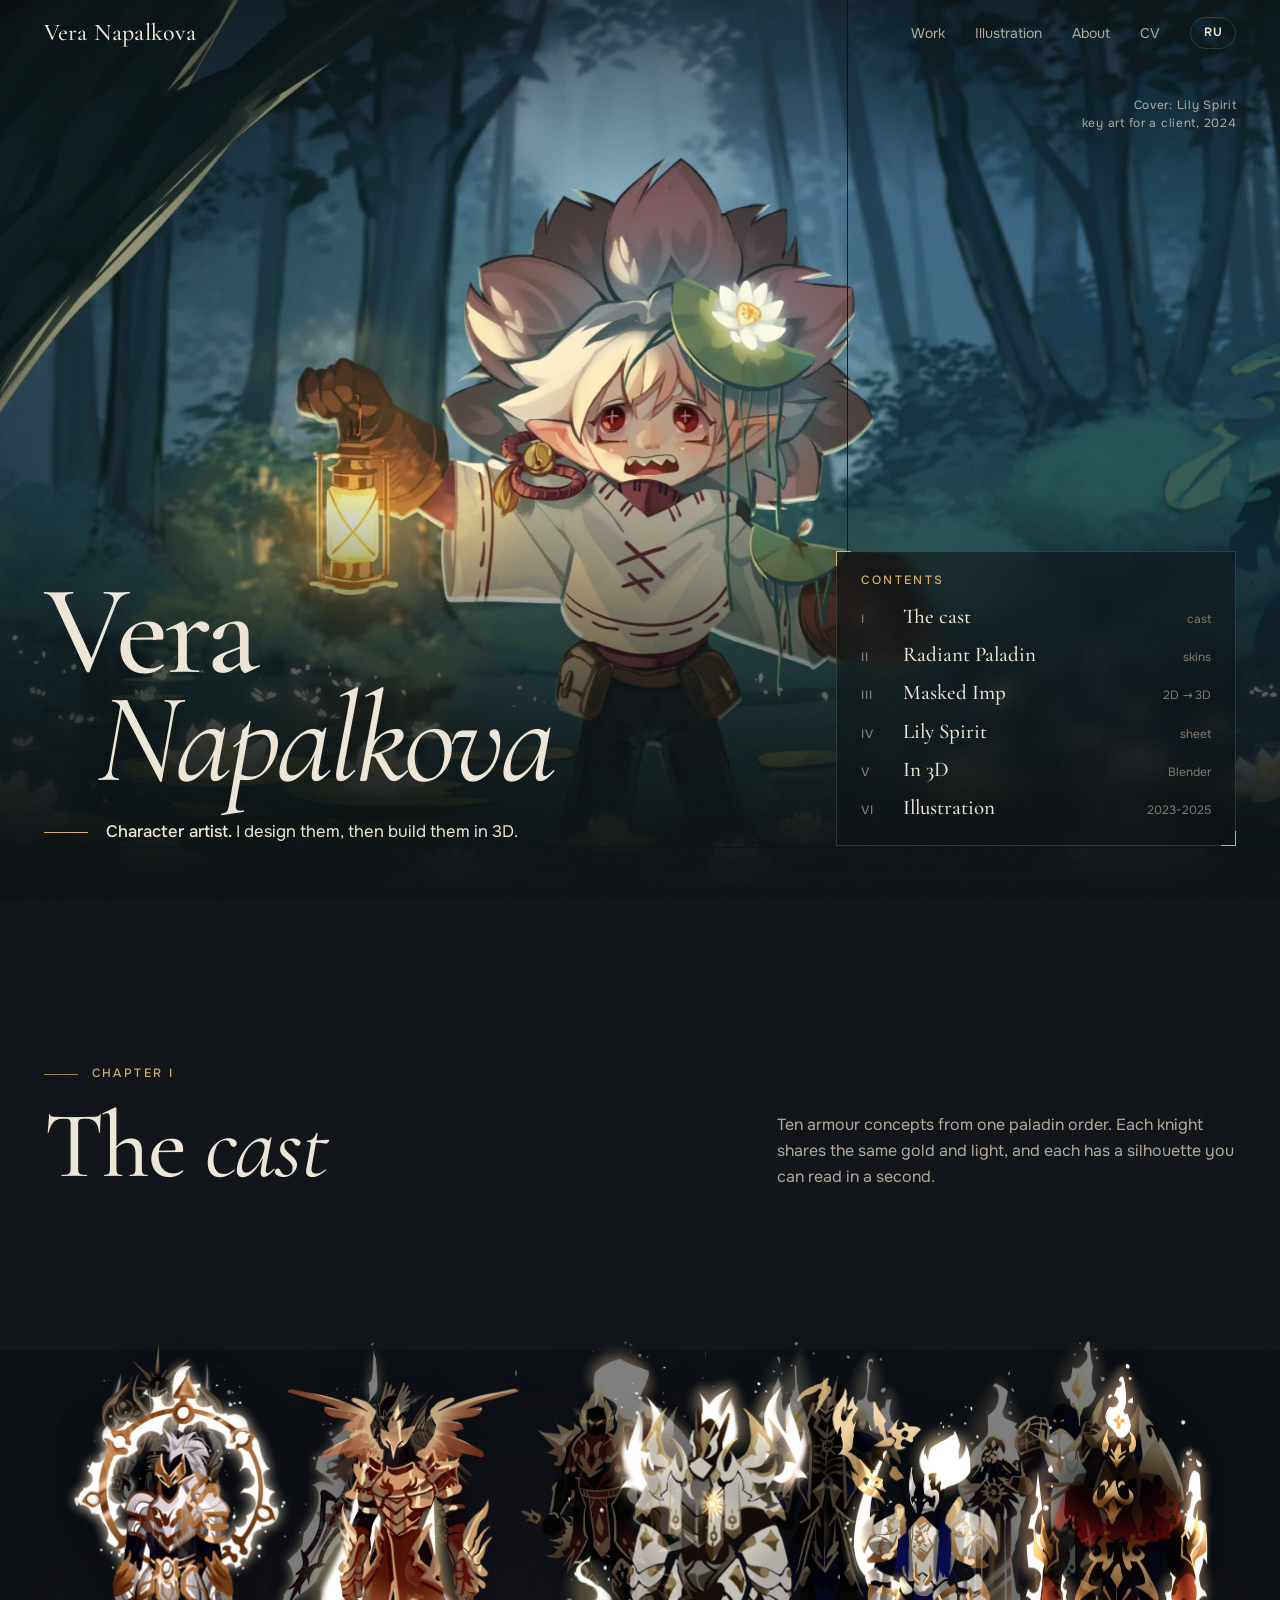
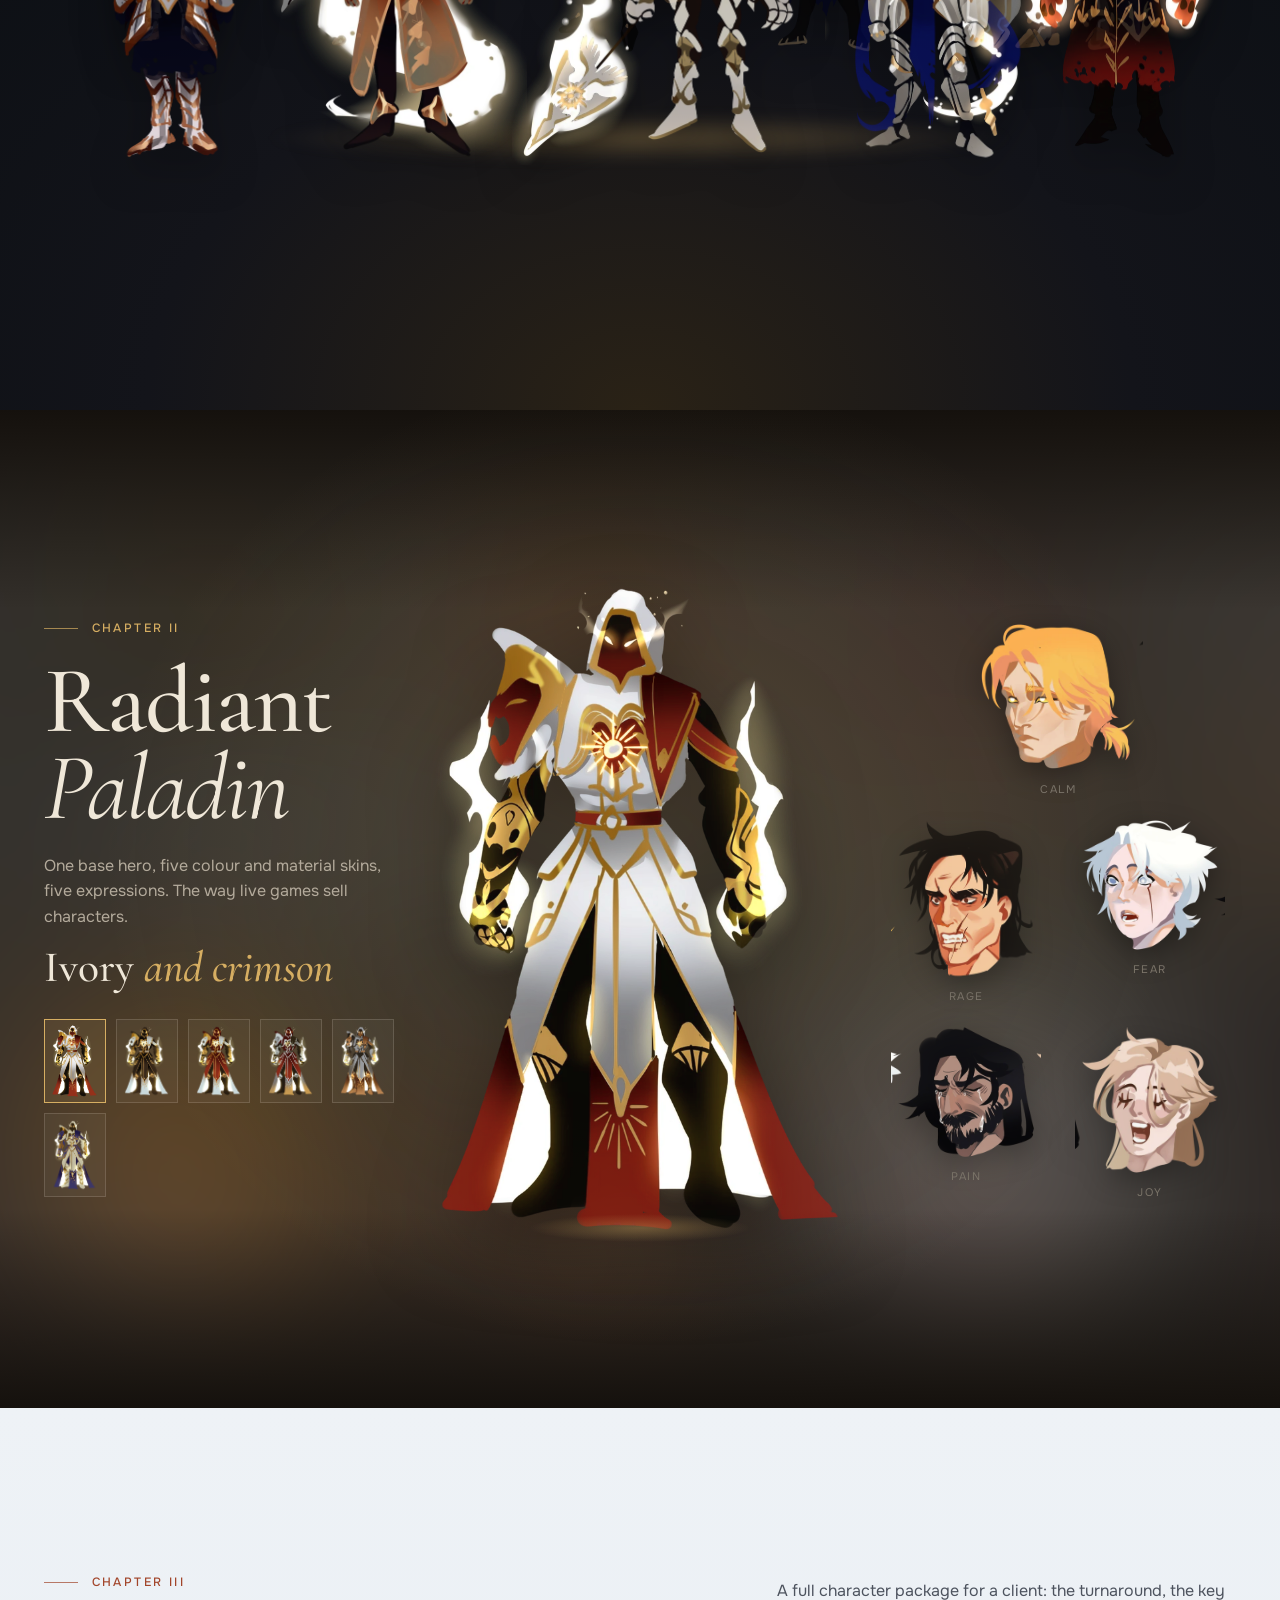
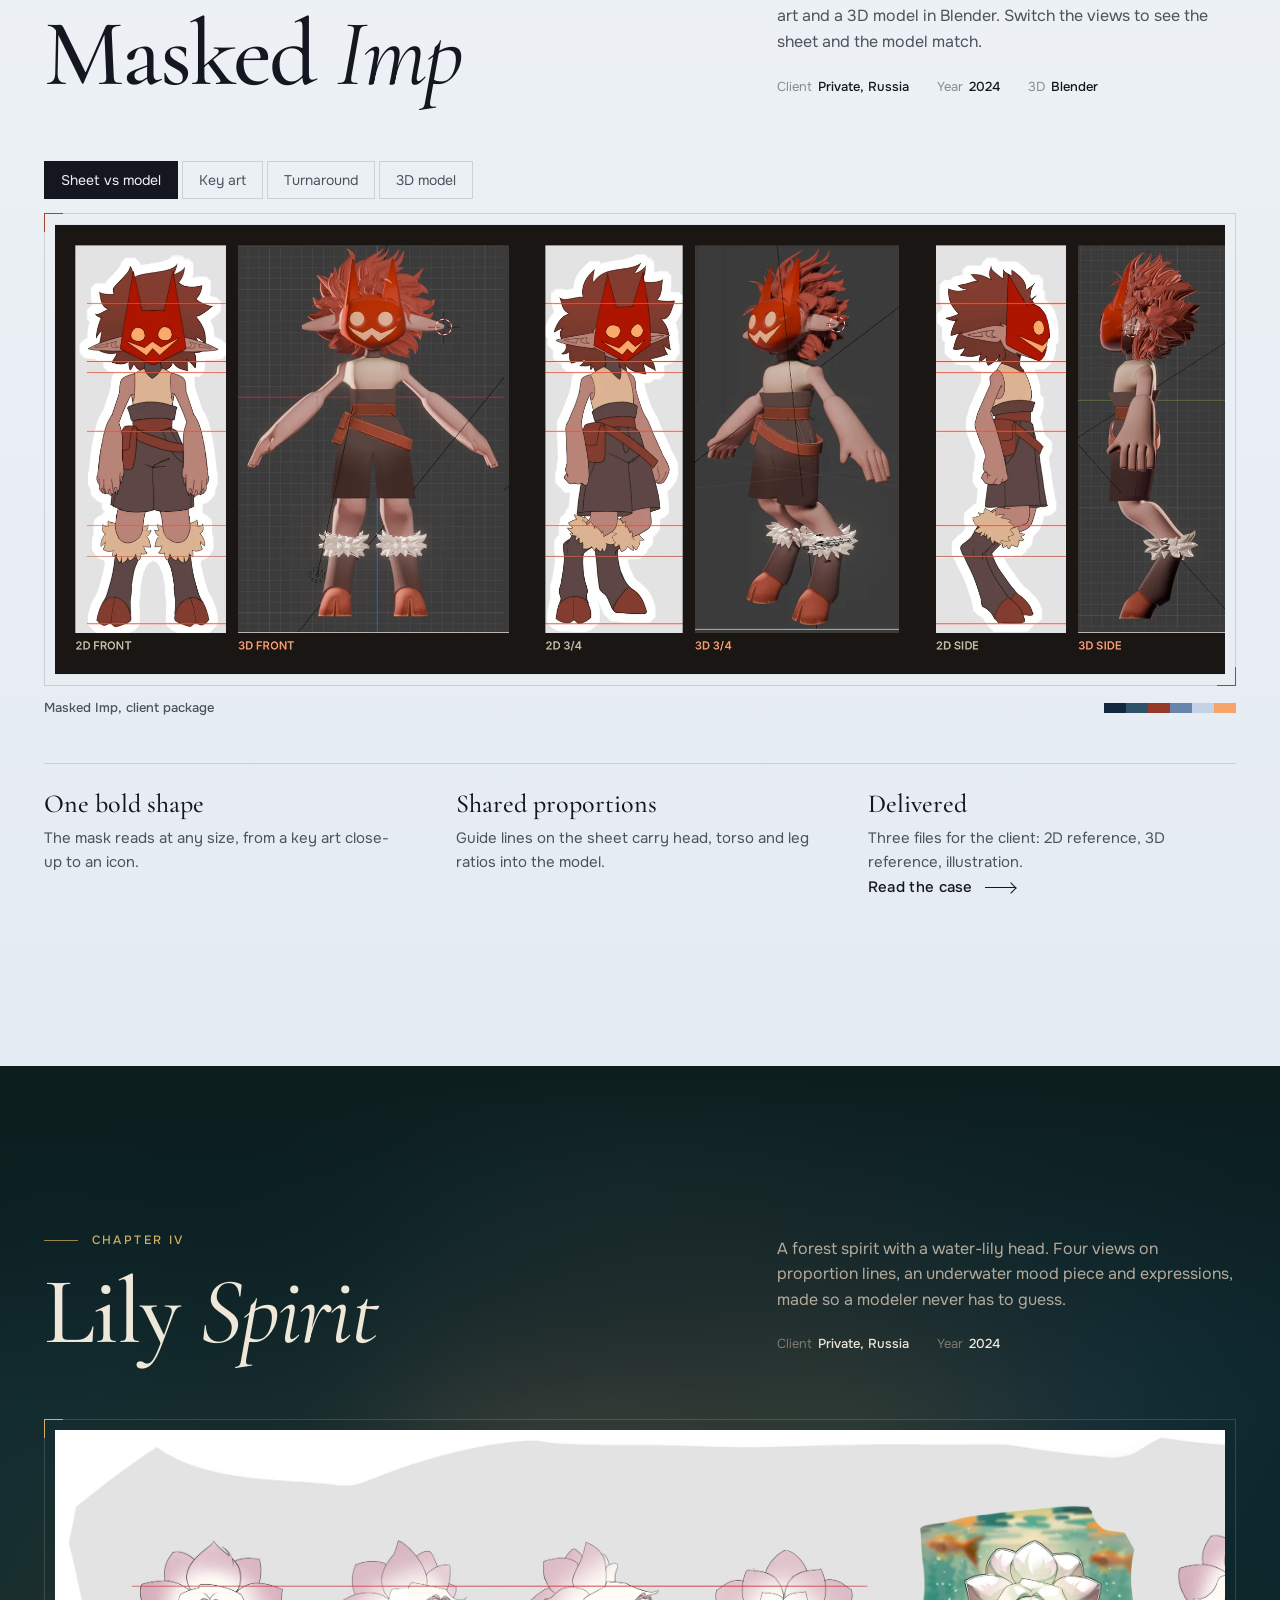
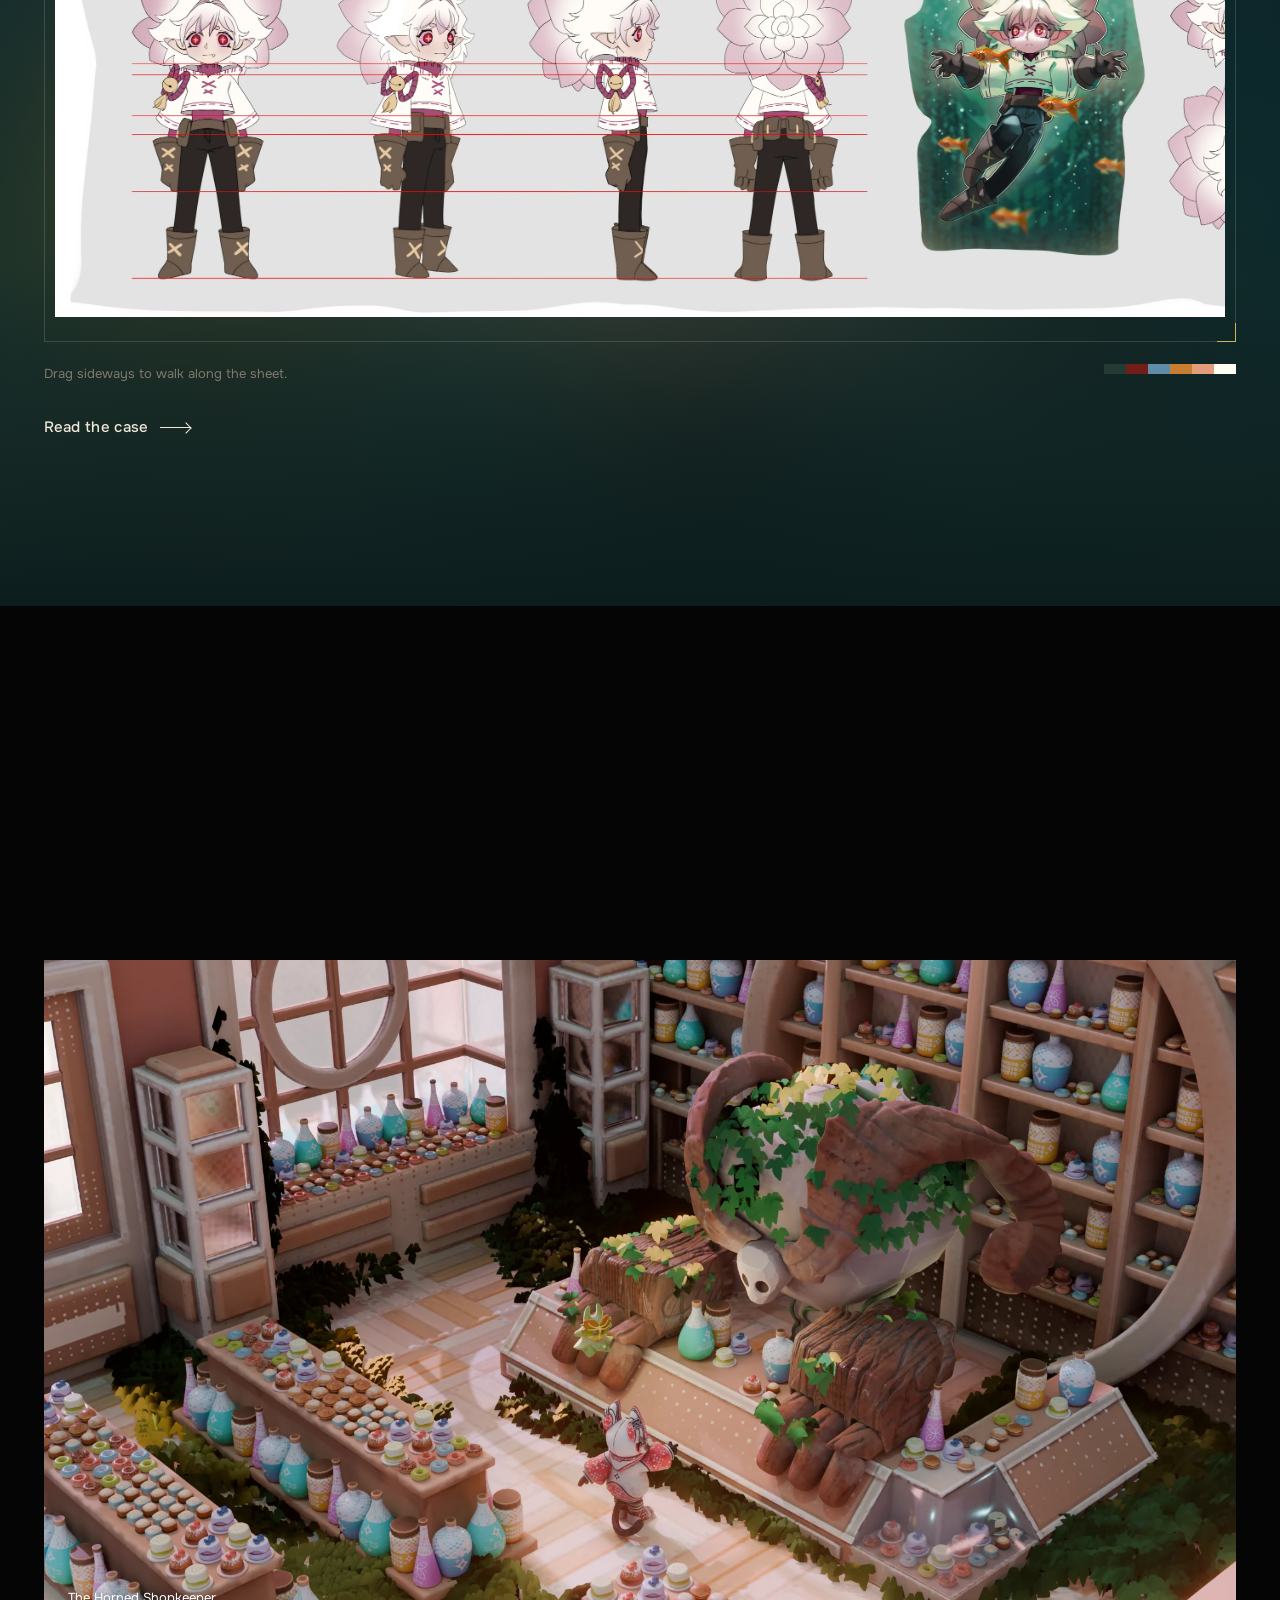
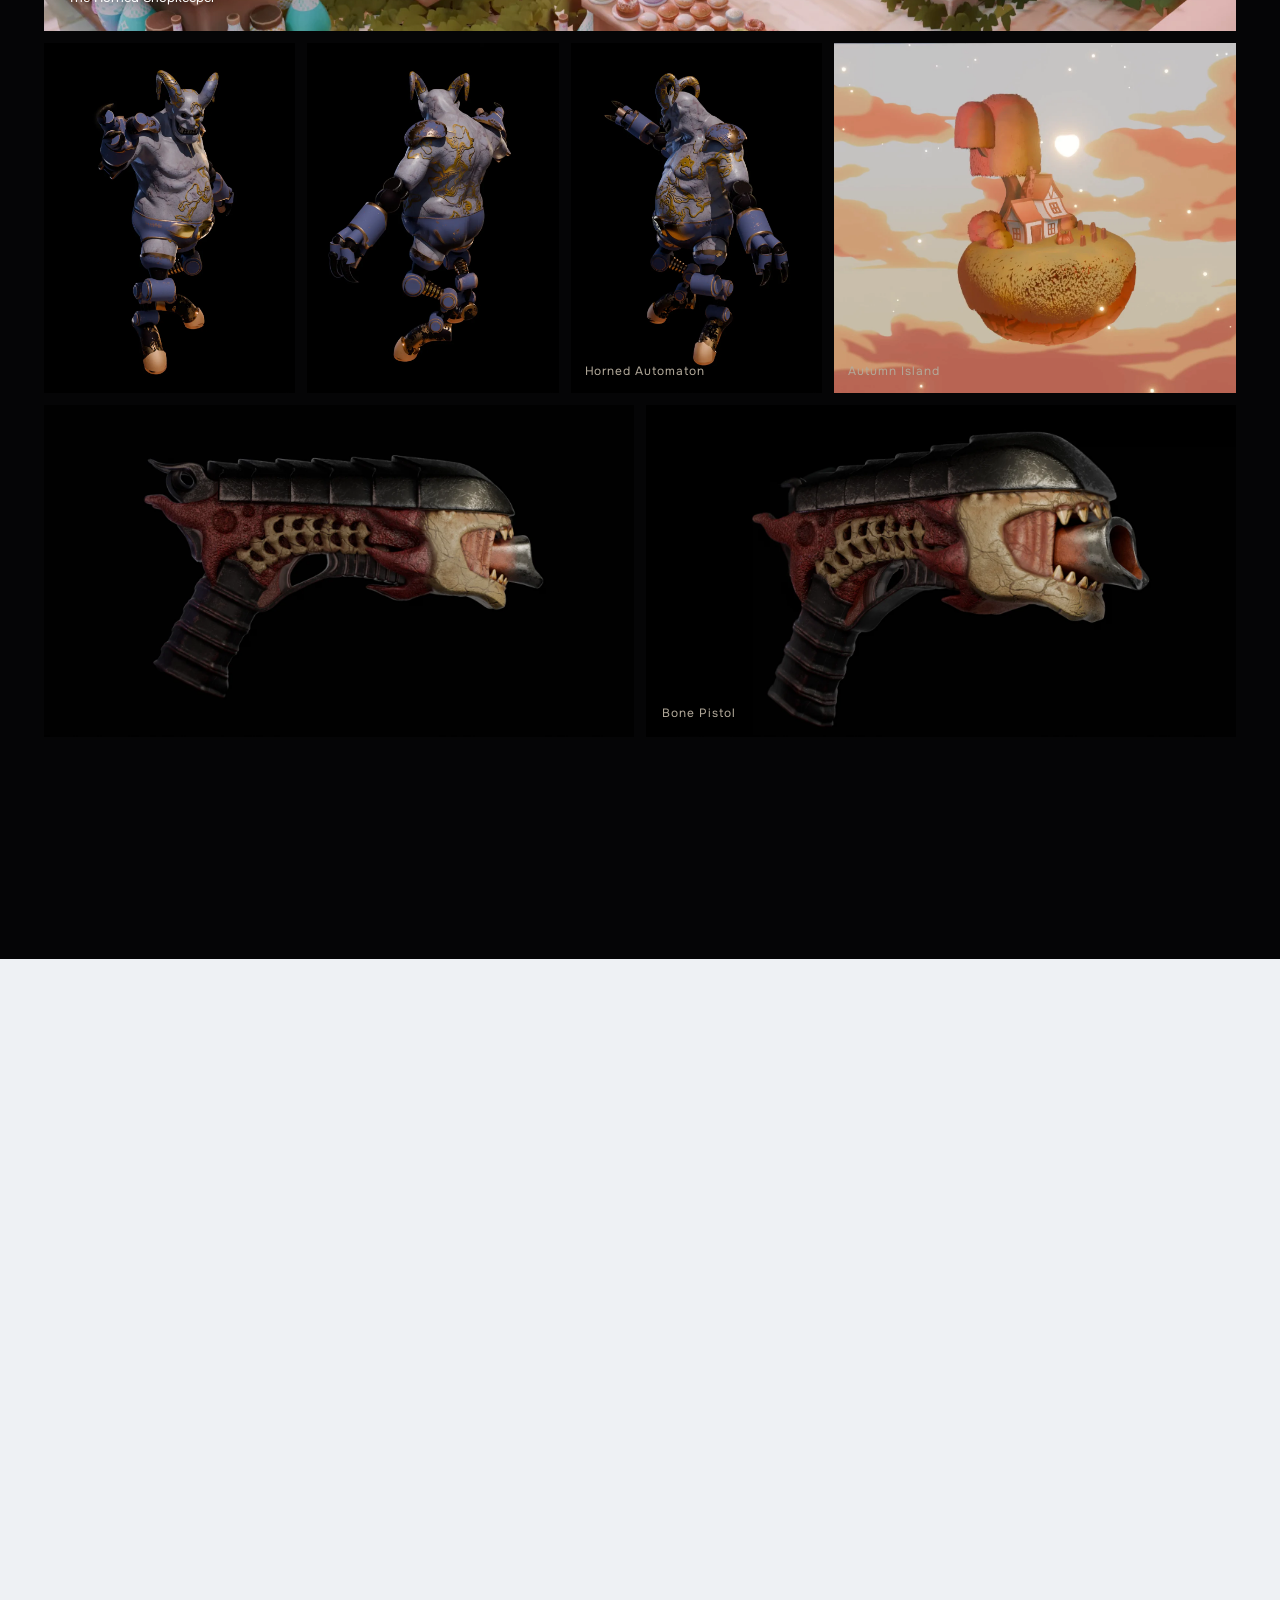
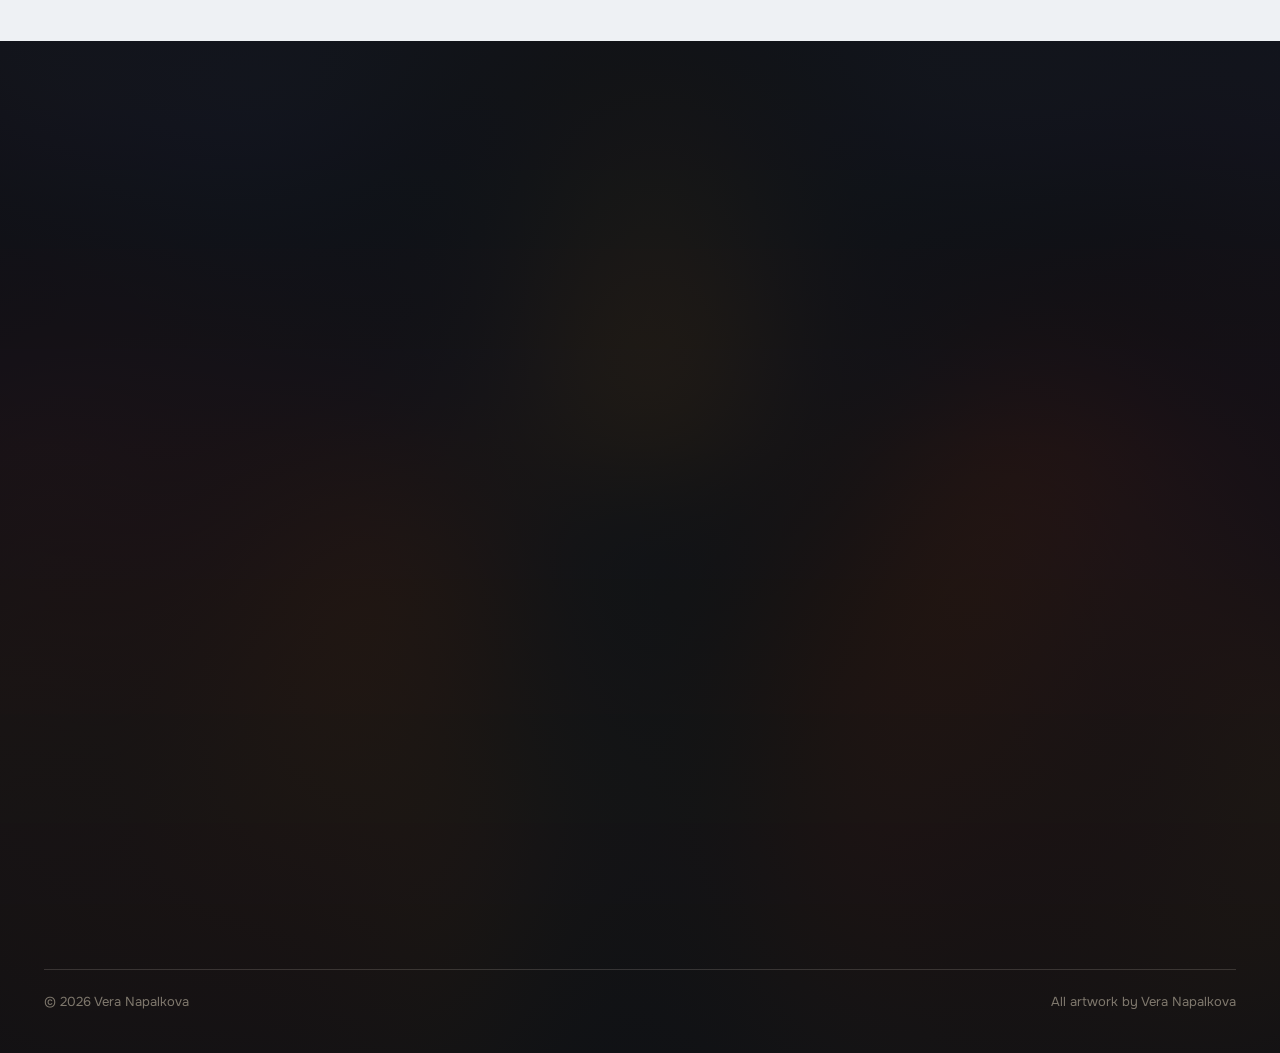
==== index.html @ 39d546c0 "v4: homepage as an art book in chapters" ====
<!doctype html>
<html lang="en" data-lang="en">
<head>
<meta charset="utf-8">
<meta name="viewport" content="width=device-width,initial-scale=1,viewport-fit=cover">
<meta name="theme-color" content="#0d1015">
<title>Vera Napalkova | Character Artist, 2D and 3D</title>
<meta name="description" content="Vera Napalkova, stylized character artist: character design, skins, turnarounds, key art and 3D in Blender. Client commissions since 2024.">
<meta property="og:title" content="Vera Napalkova | Character Artist">
<meta property="og:description" content="Character design, skins, turnarounds, key art and 3D in Blender.">
<meta property="og:type" content="website">
<meta property="og:image" content="assets/images/og-cover.jpg">
<meta name="twitter:card" content="summary_large_image">
<link rel="icon" href="assets/images/favicon.svg" type="image/svg+xml">
<link rel="preload" as="image" href="assets/images/lily-key-art.webp">
<link rel="preload" href="assets/fonts/cormorant-garamond-latin-wght-normal.woff2" as="font" type="font/woff2" crossorigin>
<script>try{var l=new URLSearchParams(location.search).get('lang')||localStorage.getItem('vera-lang');if(l==='ru'||l==='en'){document.documentElement.setAttribute('data-lang',l);document.documentElement.lang=l}}catch(e){}</script>
<link rel="stylesheet" href="assets/css/fonts4.css">
<link rel="stylesheet" href="assets/css/v4.css">
</head>
<body>
<a class="skip" href="#main">Skip to content</a>
<div class="grain" aria-hidden="true"></div>

<header class="nav"><div class="wrap nav-in">
  <a class="brand" href="index.html">Vera Napalkova</a>
  <div class="nav-r">
    <a href="#cast"><span class="en">Work</span><span class="ru">Работы</span></a><a href="#ill"><span class="en">Illustration</span><span class="ru">Иллюстрация</span></a><a href="#about"><span class="en">About</span><span class="ru">Обо мне</span></a><a href="cv.html">CV</a>
    <button class="lang" type="button" aria-label="Switch language">RU</button>
    <button class="burger" type="button" aria-label="Menu" aria-expanded="false"><span></span><span></span></button>
  </div>
</div></header>
<nav class="drawer" aria-label="Chapters"><a href="#cast"><small>I</small><span class="en">The cast</span><span class="ru">Герои</span></a><a href="#skins"><small>II</small><span class="en">Radiant Paladin</span><span class="ru">Radiant Paladin</span></a><a href="#imp"><small>III</small><span class="en">Masked Imp</span><span class="ru">Masked Imp</span></a><a href="#lily"><small>IV</small><span class="en">Lily Spirit</span><span class="ru">Lily Spirit</span></a><a href="#three"><small>V</small><span class="en">In 3D</span><span class="ru">В 3D</span></a><a href="#ill"><small>VI</small><span class="en">Illustration</span><span class="ru">Иллюстрация</span></a><a href="#contact"><small>VII</small><span class="en">Contact</span><span class="ru">Контакты</span></a><a href="cv.html"><small>CV</small><span class="en">Resume</span><span class="ru">Резюме</span></a></nav>

<main id="main">

<section class="hero">
  <div class="hero-bg"><img src="assets/images/lily-key-art.webp" alt="Lily Spirit holding a lantern in a night forest pond, key art by Vera Napalkova" fetchpriority="high"></div>
  <div class="flies" aria-hidden="true"></div>
  <p class="hero-cap"><span class="en">Cover: Lily Spirit</span><span class="ru">Обложка: Lily Spirit</span><br><span class="en">key art for a client, 2024</span><span class="ru">иллюстрация для заказчика, 2024</span></p>
  <div class="wrap hero-in">
    <div>
      <h1>Vera <em>Napalkova</em></h1>
      <p class="hero-role"><i class="dash"></i><span class="en"><b>Character artist.</b> I design them, then build them in 3D.</span><span class="ru"><b>Художник по персонажам.</b> Придумываю героев и строю их в 3D.</span></p>
    </div>
    <nav class="toc" aria-label="Contents"><h2><span class="en">Contents</span><span class="ru">Содержание</span></h2><a href="#cast"><small>I</small><span><span class="en">The cast</span><span class="ru">Герои</span></span><span>cast</span></a><a href="#skins"><small>II</small><span><span class="en">Radiant Paladin</span><span class="ru">Radiant Paladin</span></span><span>skins</span></a><a href="#imp"><small>III</small><span><span class="en">Masked Imp</span><span class="ru">Masked Imp</span></span><span>2D → 3D</span></a><a href="#lily"><small>IV</small><span><span class="en">Lily Spirit</span><span class="ru">Lily Spirit</span></span><span>sheet</span></a><a href="#three"><small>V</small><span><span class="en">In 3D</span><span class="ru">В 3D</span></span><span>Blender</span></a><a href="#ill"><small>VI</small><span><span class="en">Illustration</span><span class="ru">Иллюстрация</span></span><span>2023-2025</span></a></nav>
  </div>
</section>

<div id="work"></div>
<section class="ch cast" id="cast">
  <div class="wrap">
    <div class="ch-head">
      <div class="rv"><p class="label ch-label"><span class="en">Chapter I</span><span class="ru">Глава I</span></p><h2 class="title"><span class="en">The <em>cast</em></span><span class="ru"><em>Герои</em></span></h2></div>
      <div class="rv d1"><p class="lede"><span class="en">Ten armour concepts from one paladin order. Each knight shares the same gold and light, and each has a silhouette you can read in a second.</span><span class="ru">Десять концептов брони одного ордена паладинов. Общие золото и свет, но у каждого рыцаря свой силуэт, который читается за секунду.</span></p></div>
    </div>
  </div>
  <div class="lineup" aria-label="Armour concepts lineup"><div class="lineup-in"><div class="back"><div class="knight"><img src="assets/v4/knight-1.webp" alt="Armour concept 2" loading="lazy"><span><span class="en">Armour</span><span class="ru">Броня</span> 02</span></div><div class="knight"><img src="assets/v4/knight-3.webp" alt="Armour concept 4" loading="lazy"><span><span class="en">Armour</span><span class="ru">Броня</span> 04</span></div><div class="knight"><img src="assets/v4/knight-5.webp" alt="Armour concept 6" loading="lazy"><span><span class="en">Armour</span><span class="ru">Броня</span> 06</span></div><div class="knight"><img src="assets/v4/knight-7.webp" alt="Armour concept 8" loading="lazy"><span><span class="en">Armour</span><span class="ru">Броня</span> 08</span></div><div class="knight"><img src="assets/v4/knight-9.webp" alt="Armour concept 10" loading="lazy"><span><span class="en">Armour</span><span class="ru">Броня</span> 10</span></div></div><div class="front"><div class="knight"><img src="assets/v4/knight-0.webp" alt="Armour concept 1" loading="lazy"><span><span class="en">Armour</span><span class="ru">Броня</span> 01</span></div><div class="knight"><img src="assets/v4/knight-2.webp" alt="Armour concept 3" loading="lazy"><span><span class="en">Armour</span><span class="ru">Броня</span> 03</span></div><div class="knight"><img src="assets/v4/knight-4.webp" alt="Armour concept 5" loading="lazy"><span><span class="en">Armour</span><span class="ru">Броня</span> 05</span></div><div class="knight"><img src="assets/v4/knight-6.webp" alt="Armour concept 7" loading="lazy"><span><span class="en">Armour</span><span class="ru">Броня</span> 07</span></div><div class="knight"><img src="assets/v4/knight-8.webp" alt="Armour concept 9" loading="lazy"><span><span class="en">Armour</span><span class="ru">Броня</span> 09</span></div></div></div></div>
  <div class="wrap cast-foot rv"><span><span class="en">Hover a knight to bring it forward.</span><span class="ru">Наведите на рыцаря, чтобы вывести его вперёд.</span></span><a class="more" href="project-skins.html"><span class="en">Open the armour case</span><span class="ru">Открыть кейс брони</span><i></i></a></div>
</section>

<section class="ch skins" id="skins">
  <div class="atm" style="background-image:url(assets/v4/atm-paladin.webp)"></div><div class="veil"></div>
  <div class="wrap">
    <div class="stage">
      <div class="rv">
        <p class="label ch-label"><span class="en">Chapter II</span><span class="ru">Глава II</span></p>
        <h2 class="title" style="margin-top:20px">Radiant<br><em>Paladin</em></h2>
        <p class="lede" style="margin-top:22px;color:var(--t2)"><span class="en">One base hero, five colour and material skins, five expressions. The way live games sell characters.</span><span class="ru">Один базовый герой, пять скинов по цвету и материалу, пять эмоций. Ровно так живые игры продают персонажей.</span></p>
        <p class="skin-name" aria-live="polite">Ivory <em>and crimson</em></p>
        <div class="skin-pick" role="group" aria-label="Choose a skin"><button type="button" data-skin="0" data-en="Ivory <em>and crimson</em>" data-ru="Слоновая кость <em>и багрянец</em>" aria-pressed="true" aria-label="Base"><img src="assets/v4/skin-0.webp" alt="" loading="lazy"></button><button type="button" data-skin="1" data-en="Black <em>and gold</em>" data-ru="Чёрный <em>и золото</em>" aria-pressed="false" aria-label="Black"><img src="assets/v4/skin-1.webp" alt="" loading="lazy"></button><button type="button" data-skin="2" data-en="Crimson <em>and ivory</em>" data-ru="Багрянец <em>и кость</em>" aria-pressed="false" aria-label="Crimson"><img src="assets/v4/skin-2.webp" alt="" loading="lazy"></button><button type="button" data-skin="3" data-en="Wine <em>and silver</em>" data-ru="Вино <em>и серебро</em>" aria-pressed="false" aria-label="Wine"><img src="assets/v4/skin-3.webp" alt="" loading="lazy"></button><button type="button" data-skin="4" data-en="Steel <em>and bronze</em>" data-ru="Сталь <em>и бронза</em>" aria-pressed="false" aria-label="Steel"><img src="assets/v4/skin-4.webp" alt="" loading="lazy"></button><button type="button" data-skin="5" data-en="Ivory <em>and royal blue</em>" data-ru="Кость <em>и синий</em>" aria-pressed="false" aria-label="Royal"><img src="assets/v4/skin-5.webp" alt="" loading="lazy"></button></div>
      </div>
      <div class="stage-fig rv d1"><img src="assets/v4/skin-0.webp" data-skin="0" alt="Radiant Paladin, Base skin" class="on"><img src="assets/v4/skin-1.webp" data-skin="1" alt="Radiant Paladin, Black skin" loading="lazy"><img src="assets/v4/skin-2.webp" data-skin="2" alt="Radiant Paladin, Crimson skin" loading="lazy"><img src="assets/v4/skin-3.webp" data-skin="3" alt="Radiant Paladin, Wine skin" loading="lazy"><img src="assets/v4/skin-4.webp" data-skin="4" alt="Radiant Paladin, Steel skin" loading="lazy"><img src="assets/v4/skin-5.webp" data-skin="5" alt="Radiant Paladin, Royal skin" loading="lazy"></div>
      <div class="faces rv d2"><figure><img src="assets/v4/head-0.webp" alt="Expression study" loading="lazy"><figcaption><span class="en">Calm</span><span class="ru">Спокойствие</span></figcaption></figure><figure><img src="assets/v4/head-1.webp" alt="Expression study" loading="lazy"><figcaption><span class="en">Rage</span><span class="ru">Ярость</span></figcaption></figure><figure><img src="assets/v4/head-2.webp" alt="Expression study" loading="lazy"><figcaption><span class="en">Fear</span><span class="ru">Страх</span></figcaption></figure><figure><img src="assets/v4/head-3.webp" alt="Expression study" loading="lazy"><figcaption><span class="en">Pain</span><span class="ru">Боль</span></figcaption></figure><figure><img src="assets/v4/head-4.webp" alt="Expression study" loading="lazy"><figcaption><span class="en">Joy</span><span class="ru">Радость</span></figcaption></figure></div>
    </div>
  </div>
</section>

<section class="ch light imp" id="imp">
  <div class="wrap">
    <div class="ch-head">
      <div class="rv"><p class="label ch-label"><span class="en">Chapter III</span><span class="ru">Глава III</span></p><h2 class="title">Masked <em>Imp</em></h2></div>
      <div class="rv d1"><p class="lede"><span class="en">A full character package for a client: the turnaround, the key art and a 3D model in Blender. Switch the views to see the sheet and the model match.</span><span class="ru">Полный пакет персонажа для заказчика: разворот, ключевой арт и 3D-модель в Blender. Переключите виды: лист и модель совпадают.</span></p>
        <p class="spec"><span><span class="en">Client</span><span class="ru">Заказчик</span><b><span class="en">Private, Russia</span><span class="ru">Частный, Россия</span></b></span><span><span class="en">Year</span><span class="ru">Год</span><b>2024</b></span><span>3D<b>Blender</b></span></p></div>
    </div>
    <div class="rv">
      <div class="tabs" role="tablist" data-for="imp-view">
        <button type="button" role="tab" data-v="cmp" aria-selected="true"><span class="en">Sheet vs model</span><span class="ru">Лист и модель</span></button>
        <button type="button" role="tab" data-v="art" aria-selected="false"><span class="en">Key art</span><span class="ru">Арт</span></button>
        <button type="button" role="tab" data-v="sheet" aria-selected="false"><span class="en">Turnaround</span><span class="ru">Разворот</span></button>
        <button type="button" role="tab" data-v="model" aria-selected="false"><span class="en">3D model</span><span class="ru">3D-модель</span></button>
      </div>
      <div class="frame"><div class="view" id="imp-view">
        <img class="on" data-v="cmp" src="assets/images/imp-2d-vs-3d.webp" alt="Masked imp turnaround next to the Blender model" data-zoom>
        <img data-v="art" src="assets/images/imp-key-art.webp" alt="Masked imp in a winter forest, key art" loading="lazy" data-zoom>
        <img data-v="sheet" src="assets/v4/imp-sheet.webp" alt="Masked imp turnaround sheet" loading="lazy" data-zoom>
        <img data-v="model" src="assets/v4/imp-model.webp" alt="Masked imp 3D model in Blender" loading="lazy" data-zoom>
      </div></div>
      <div class="cap"><b><span class="en">Masked Imp, client package</span><span class="ru">Masked Imp, пакет для заказчика</span></b><span class="swatches" aria-hidden="true"><i style="background:#13273d"></i><i style="background:#2e526a"></i><i style="background:#953829"></i><i style="background:#6884ac"></i><i style="background:#c3d2e4"></i><i style="background:#f6a46a"></i></span></div>
    </div>
    <div class="notes">
      <div class="rv"><h3><span class="en">One bold shape</span><span class="ru">Одна крупная форма</span></h3><p><span class="en">The mask reads at any size, from a key art close-up to an icon.</span><span class="ru">Маска читается в любом размере, от крупного плана до иконки.</span></p></div>
      <div class="rv d1"><h3><span class="en">Shared proportions</span><span class="ru">Общие пропорции</span></h3><p><span class="en">Guide lines on the sheet carry head, torso and leg ratios into the model.</span><span class="ru">Линии на листе переносят пропорции головы, торса и ног в модель.</span></p></div>
      <div class="rv d2"><h3><span class="en">Delivered</span><span class="ru">Сдано</span></h3><p><span class="en">Three files for the client: 2D reference, 3D reference, illustration.</span><span class="ru">Три файла заказчику: 2D-референс, 3D-референс, иллюстрация.</span></p><a class="more" href="project-imp.html"><span class="en">Read the case</span><span class="ru">Читать кейс</span><i></i></a></div>
    </div>
  </div>
</section>

<section class="ch lily" id="lily">
  <div class="atm" style="background-image:url(assets/v4/atm-lily.webp)"></div><div class="veil"></div>
  <div class="wrap">
    <div class="ch-head">
      <div class="rv"><p class="label ch-label"><span class="en">Chapter IV</span><span class="ru">Глава IV</span></p><h2 class="title">Lily <em>Spirit</em></h2></div>
      <div class="rv d1"><p class="lede"><span class="en">A forest spirit with a water-lily head. Four views on proportion lines, an underwater mood piece and expressions, made so a modeler never has to guess.</span><span class="ru">Лесной дух с головой-кувшинкой. Четыре ракурса по линиям пропорций, подводный арт и эмоции, чтобы моделлеру не пришлось угадывать.</span></p>
        <p class="spec"><span><span class="en">Client</span><span class="ru">Заказчик</span><b><span class="en">Private, Russia</span><span class="ru">Частный, Россия</span></b></span><span><span class="en">Year</span><span class="ru">Год</span><b>2024</b></span></p></div>
    </div>
    <div class="frame rv"><div class="pan"><img src="assets/v4/lily-sheet.webp" alt="Lily Spirit character sheet" loading="lazy" data-zoom draggable="false"></div></div>
    <div class="cap"><span class="pan-hint"><span class="en">Drag sideways to walk along the sheet.</span><span class="ru">Тяните вбок, чтобы пройти по листу.</span></span><span class="swatches" aria-hidden="true"><i style="background:#243b34"></i><i style="background:#721d18"></i><i style="background:#5f8ca7"></i><i style="background:#c77e31"></i><i style="background:#e49d7a"></i><i style="background:#fffff3"></i></span></div>
    <div style="margin-top:30px" class="rv"><a class="more" href="project-lily.html"><span class="en">Read the case</span><span class="ru">Читать кейс</span><i></i></a></div>
  </div>
</section>

<section class="ch three" id="three">
  <div class="wrap">
    <div class="ch-head">
      <div class="rv"><p class="label ch-label"><span class="en">Chapter V</span><span class="ru">Глава V</span></p><h2 class="title"><span class="en">In <em>3D</em></span><span class="ru">В <em>3D</em></span></h2></div>
      <div class="rv d1"><p class="lede"><span class="en">Environments, creatures and hero props built in Blender, in the same hand as the drawings.</span><span class="ru">Окружение, существа и хиро-пропсы в Blender, той же рукой, что и рисунки.</span></p></div>
    </div>
    <figure class="three-hero rv"><img src="assets/images/shop-hero.webp" alt="The Horned Shopkeeper, stylized 3D shop interior" loading="lazy" data-zoom><figcaption>The Horned Shopkeeper</figcaption></figure>
    <div class="three-row">
      <figure class="rv"><img src="assets/v4/auto-2-1.webp" alt="Horned Automaton, front" loading="lazy" data-zoom></figure>
      <figure class="rv d1"><img src="assets/v4/auto-2-2.webp" alt="Horned Automaton, back" loading="lazy" data-zoom></figure>
      <figure class="rv d2"><img src="assets/v4/auto-2-3.webp" alt="Horned Automaton, side" loading="lazy" data-zoom><figcaption>Horned Automaton</figcaption></figure>
      <figure class="rv d3"><video src="assets/images/island-loop.mp4" poster="assets/images/island-hero.webp" autoplay muted loop playsinline></video><figcaption>Autumn Island</figcaption></figure>
    </div>
    <div class="three-pair">
      <figure class="rv"><img src="assets/gl/weapon-a.webp" alt="Bone Pistol, three-quarter view" loading="lazy" data-zoom></figure>
      <figure class="rv d1"><img src="assets/gl/weapon-b.webp" alt="Bone Pistol, close view" loading="lazy" data-zoom><figcaption>Bone Pistol</figcaption></figure>
    </div>
    <div class="three-links rv"><a class="more" href="project-shop.html"><span class="en">The Horned Shopkeeper</span><span class="ru">The Horned Shopkeeper</span><i></i></a><a class="more" href="project-characters.html"><span class="en">Horned Automaton</span><span class="ru">Horned Automaton</span><i></i></a><a class="more" href="project-weapon.html"><span class="en">Bone Pistol</span><span class="ru">Bone Pistol</span><i></i></a><a class="more" href="project-island.html"><span class="en">Autumn Island</span><span class="ru">Autumn Island</span><i></i></a></div>
  </div>
</section>

<section class="ch light ill" id="ill">
  <div class="wrap">
    <div class="ch-head">
      <div class="rv"><p class="label ch-label"><span class="en">Chapter VI</span><span class="ru">Глава VI</span></p><h2 class="title"><span class="en">Illus<em>tration</em></span><span class="ru">Иллюс<em>трация</em></span></h2></div>
      <div class="rv d1"><p class="lede"><span class="en">Commissions, comic pages and zine work for clients in Russia, Europe and Canada.</span><span class="ru">Заказы, страницы комикса и работы для зинов для клиентов из России, Европы и Канады.</span></p></div>
    </div>
    <div class="masonry"><figure class="rv"><img src="assets/images/ill-forest-couple.webp" alt="Forest walk" loading="lazy" data-zoom><figcaption><b><span class="en">Forest walk</span><span class="ru">Прогулка в лесу</span></b><span><span class="en">Commission, Europe, 2025</span><span class="ru">Заказ, Европа, 2025</span></span></figcaption></figure><figure class="rv"><img src="assets/images/ill-magician.webp" alt="The Magician" loading="lazy" data-zoom><figcaption><b><span class="en">The Magician</span><span class="ru">Фокусник</span></b><span><span class="en">Commission, Russia, 2025</span><span class="ru">Заказ, Россия, 2025</span></span></figcaption></figure><figure class="rv"><img src="assets/images/comic-p1.webp" alt="Comic, page 1" loading="lazy" data-zoom><figcaption><b><span class="en">Comic, page 1</span><span class="ru">Комикс, страница 1</span></b><span><span class="en">Commission, Canada, 2024</span><span class="ru">Заказ, Канада, 2024</span></span></figcaption></figure><figure class="rv"><img src="assets/images/ill-sandrock.webp" alt="Sandrock" loading="lazy" data-zoom><figcaption><b><span class="en">Sandrock</span><span class="ru">Sandrock</span></b><span><span class="en">Zine piece, 2025</span><span class="ru">Для зина, 2025</span></span></figcaption></figure><figure class="rv"><img src="assets/images/comic-p2.webp" alt="Comic, page 2" loading="lazy" data-zoom><figcaption><b><span class="en">Comic, page 2</span><span class="ru">Комикс, страница 2</span></b><span><span class="en">Commission, Canada, 2024</span><span class="ru">Заказ, Канада, 2024</span></span></figcaption></figure><figure class="rv"><img src="assets/images/ill-lavender.webp" alt="Lavender" loading="lazy" data-zoom><figcaption><b><span class="en">Lavender</span><span class="ru">Лаванда</span></b><span><span class="en">Illustration</span><span class="ru">Иллюстрация</span></span></figcaption></figure><figure class="rv"><img src="assets/images/ill-portrait-a.webp" alt="Portrait study" loading="lazy" data-zoom><figcaption><b><span class="en">Portrait study</span><span class="ru">Портрет</span></b><span><span class="en">Personal, 2025</span><span class="ru">Авторское, 2025</span></span></figcaption></figure><figure class="rv"><img src="assets/images/ill-battle.webp" alt="Battle" loading="lazy" data-zoom><figcaption><b><span class="en">Battle</span><span class="ru">Битва</span></b><span><span class="en">Personal, 2025</span><span class="ru">Авторское, 2025</span></span></figcaption></figure><figure class="rv"><img src="assets/images/ill-portrait-b.webp" alt="Portrait study" loading="lazy" data-zoom><figcaption><b><span class="en">Portrait study</span><span class="ru">Портрет</span></b><span><span class="en">Personal, 2025</span><span class="ru">Авторское, 2025</span></span></figcaption></figure><figure class="rv"><img src="assets/images/ill-botanical.webp" alt="Botanical" loading="lazy" data-zoom><figcaption><b><span class="en">Botanical</span><span class="ru">Ботаника</span></b><span><span class="en">Decorative illustration</span><span class="ru">Декоративная иллюстрация</span></span></figcaption></figure></div>
  </div>
</section>

<section class="ch end" id="about">
  <div class="atm" style="background-image:url(assets/v4/atm-magician.webp)"></div><div class="veil"></div>
  <div class="wrap">
    <div class="about">
      <h2 class="rv"><span class="en">I draw the character first, then <em>build it</em>.</span><span class="ru">Сначала рисую персонажа, потом <em>строю его</em>.</span></h2>
      <div class="rv d1">
        <p><span class="en">I came to 3D from illustration, so I think about a character as a whole: how it reads as a silhouette, how the costume grows into skins, and how a sheet turns into a model.</span><span class="ru">Я пришла в 3D из иллюстрации, поэтому думаю о персонаже целиком: как он читается силуэтом, как костюм разводится в скины и как лист превращается в модель.</span></p>
        <p><span class="en">Comfortable with briefs, references, art direction and revisions. Open to full-time roles, art tests and project work, remote.</span><span class="ru">Спокойно работаю с брифом, референсами, арт-дирекшеном и правками. Открыта к работе в штате, тестовым заданиям и проектам, удалённо.</span></p>
        <div class="facts">
          <div><h3><span class="en">Focus</span><span class="ru">Фокус</span></h3><p><span class="en">Characters, costumes, skins, turnarounds, key art, comics</span><span class="ru">Персонажи, костюмы, скины, развороты, иллюстрация, комикс</span></p></div>
          <div><h3><span class="en">Tools</span><span class="ru">Софт</span></h3><p>Photoshop, SAI 2, Blender, ZBrush, Substance 3D Painter</p></div>
          <div><h3><span class="en">Clients</span><span class="ru">Заказчики</span></h3><p><span class="en">Russia, Europe, Canada, since 2024</span><span class="ru">Россия, Европа, Канада, с 2024</span></p></div>
        </div>
      </div>
    </div>
    <div class="contact" id="contact">
      <p class="label ch-label rv"><span class="en">Contact</span><span class="ru">Контакты</span></p>
      <a class="contact-big rv d1" href="https://t.me/RoyScit" target="_blank" rel="noopener">@Roy<em>Scit</em></a>
      <div class="contact-row rv d2"><a class="ul" href="https://t.me/RoyScit" target="_blank" rel="noopener">Telegram</a><a class="ul" href="tel:+79312035556">+7 931 203-55-56</a><a class="ul" href="cv.html"><span class="en">CV, English and Russian</span><span class="ru">Резюме, русский и английский</span></a></div>
    </div>
    <footer class="foot"><span>© <span data-year>2026</span> Vera Napalkova</span><span><span class="en">All artwork by Vera Napalkova</span><span class="ru">Все работы: Вера Напалкова</span></span></footer>
  </div>
</section>
</main>

<script src="assets/js/v4.js" defer></script>
</body>
</html>
---- assets/css/fonts4.css ----
/* Onest variable (SIL OFL, via Fontsource) */
@font-face{font-family:"Onest";font-style:normal;font-display:swap;font-weight:100 900;src:url(../fonts/onest-latin-wght-normal.woff2) format("woff2-variations");unicode-range:U+0000-00FF,U+0131,U+0152-0153,U+02BB-02BC,U+02C6,U+02DA,U+02DC,U+0304,U+0308,U+0329,U+2000-206F,U+20AC,U+2122,U+2191,U+2193,U+2212,U+2215,U+FEFF,U+FFFD}
@font-face{font-family:"Onest";font-style:normal;font-display:swap;font-weight:100 900;src:url(../fonts/onest-latin-ext-wght-normal.woff2) format("woff2-variations");unicode-range:U+0100-02BA,U+02BD-02C5,U+02C7-02CC,U+02CE-02D7,U+02DD-02FF,U+0304,U+0308,U+0329,U+1D00-1DBF,U+1E00-1E9F,U+1EF2-1EFF,U+2020,U+20A0-20AB,U+20AD-20C0,U+2113,U+2C60-2C7F,U+A720-A7FF}
@font-face{font-family:"Onest";font-style:normal;font-display:swap;font-weight:100 900;src:url(../fonts/onest-cyrillic-wght-normal.woff2) format("woff2-variations");unicode-range:U+0301,U+0400-045F,U+0490-0491,U+04B0-04B1,U+2116}
@font-face{font-family:"Onest";font-style:normal;font-display:swap;font-weight:100 900;src:url(../fonts/onest-cyrillic-ext-wght-normal.woff2) format("woff2-variations");unicode-range:U+0460-052F,U+1C80-1C8A,U+20B4,U+2DE0-2DFF,U+A640-A69F,U+FE2E-FE2F}
/* Cormorant Garamond variable (SIL OFL, via Fontsource) */
@font-face{font-family:"Cormorant";font-style:normal;font-display:swap;font-weight:300 700;src:url(../fonts/cormorant-garamond-latin-wght-normal.woff2) format("woff2-variations");unicode-range:U+0000-00FF,U+0131,U+0152-0153,U+02BB-02BC,U+02C6,U+02DA,U+02DC,U+0304,U+0308,U+0329,U+2000-206F,U+20AC,U+2122,U+2191,U+2193,U+2212,U+2215,U+FEFF,U+FFFD}
@font-face{font-family:"Cormorant";font-style:italic;font-display:swap;font-weight:300 700;src:url(../fonts/cormorant-garamond-latin-wght-italic.woff2) format("woff2-variations");unicode-range:U+0000-00FF,U+0131,U+0152-0153,U+02BB-02BC,U+02C6,U+02DA,U+02DC,U+0304,U+0308,U+0329,U+2000-206F,U+20AC,U+2122,U+2191,U+2193,U+2212,U+2215,U+FEFF,U+FFFD}
@font-face{font-family:"Cormorant";font-style:normal;font-display:swap;font-weight:300 700;src:url(../fonts/cormorant-garamond-cyrillic-wght-normal.woff2) format("woff2-variations");unicode-range:U+0301,U+0400-045F,U+0490-0491,U+04B0-04B1,U+2116}
@font-face{font-family:"Cormorant";font-style:italic;font-display:swap;font-weight:300 700;src:url(../fonts/cormorant-garamond-cyrillic-wght-italic.woff2) format("woff2-variations");unicode-range:U+0301,U+0400-045F,U+0490-0491,U+04B0-04B1,U+2116}
---- assets/css/v4.css ----
/* Vera Napalkova portfolio v4: an art book in chapters.
   Each chapter takes its colour from the artwork it shows. Display: Cormorant Garamond (fantasy art-book voice), UI: Onest. */
:root{
  --ink:#0d1015;
  --paper:#eef1f4;
  --t:#efe7d8;          /* text on dark */
  --t2:#b3aa9b;
  --t3:#7f786d;
  --d:#141720;          /* text on light */
  --d2:#4d535e;
  --d3:#868c96;
  --gold:#d6ae62;
  --line-d:rgba(239,231,216,.16);
  --line-l:rgba(20,23,32,.14);
  --pad:clamp(18px,3.4vw,56px);
  --max:1560px;
  --serif:"Cormorant", "Cormorant Garamond", Georgia, serif;
  --sans:"Onest", system-ui, -apple-system, "Segoe UI", sans-serif;
  --ease:cubic-bezier(.16,1,.3,1);
}
*{box-sizing:border-box}
html{-webkit-text-size-adjust:100%;text-size-adjust:100%;background:var(--ink);scroll-behavior:smooth;scroll-padding-top:70px}
body{margin:0;background:var(--ink);color:var(--t);font:400 16px/1.6 var(--sans);-webkit-font-smoothing:antialiased;overflow-x:hidden}
img,video{display:block;max-width:100%;height:auto}
a{color:inherit;text-decoration:none}
button{font:inherit;color:inherit}
:focus-visible{outline:2px solid var(--gold);outline-offset:3px}
::selection{background:var(--gold);color:var(--ink)}
h1,h2,h3,h4,p,figure{margin:0}
html[data-lang="en"] .ru, html[data-lang="ru"] .en{display:none!important}
.wrap{width:100%;max-width:var(--max);margin-inline:auto;padding-inline:var(--pad)}
.skip{position:absolute;left:-999px;top:10px;z-index:200;background:var(--gold);color:var(--ink);padding:10px 14px}
.skip:focus{left:10px}
body.lock{overflow:hidden}

/* grain over everything, fixed so it never repaints on scroll */
.grain{position:fixed;inset:-50%;z-index:90;pointer-events:none;opacity:.07;
  background-image:url("data:image/svg+xml;utf8,<svg xmlns='http://www.w3.org/2000/svg' width='160' height='160'><filter id='n'><feTurbulence type='fractalNoise' baseFrequency='.9' numOctaves='2' stitchTiles='stitch'/><feColorMatrix values='0 0 0 0 .5 0 0 0 0 .5 0 0 0 0 .5 0 0 0 .9 0'/></filter><rect width='100%' height='100%' filter='url(%23n)'/></svg>")}

/* ---------- type helpers ---------- */
.label{font:500 12px/1.3 var(--sans);letter-spacing:.2em;text-transform:uppercase}
.ch-label{display:flex;align-items:center;gap:14px;color:var(--gold)}
.ch-label::before{content:"";width:34px;height:1px;background:currentColor;opacity:.7}
.title{font:500 clamp(48px,7.4vw,124px)/.92 var(--serif);letter-spacing:-.02em}
.title em{font-style:italic;font-weight:400}
.lede{font-size:clamp(16px,1.25vw,19px);line-height:1.6;max-width:46ch}
.ul{background:linear-gradient(currentColor,currentColor) 0 100%/100% 1px no-repeat;padding-bottom:3px;transition:color .25s}
.ul:hover{color:var(--gold)}
.more{display:inline-flex;align-items:center;gap:12px;font:500 15px/1 var(--sans);letter-spacing:.02em}
.more i{width:30px;height:1px;background:currentColor;position:relative;transition:width .4s var(--ease)}
.more i::after{content:"";position:absolute;right:0;top:-3px;width:7px;height:7px;border-top:1px solid currentColor;border-right:1px solid currentColor;transform:rotate(45deg)}
.more:hover i{width:46px}
.more:hover{color:var(--gold)}

/* ---------- nav ---------- */
.nav{position:fixed;top:0;left:0;right:0;z-index:80;transition:background .4s,backdrop-filter .4s}
.nav.solid{background:rgba(13,16,21,.72);backdrop-filter:blur(14px) saturate(1.2);-webkit-backdrop-filter:blur(14px) saturate(1.2)}
.nav-in{display:flex;align-items:center;justify-content:space-between;height:66px;gap:20px}
.brand{font:500 24px/1 var(--serif);letter-spacing:.01em;color:var(--t)}
.nav-r{display:flex;align-items:center;gap:30px;font-size:14px;color:var(--t2)}
.nav-r a,.nav-r button{transition:color .2s}
.nav-r a:hover,.nav-r button:hover{color:var(--t)}
.lang{background:none;border:1px solid var(--line-d);border-radius:99px;height:32px;padding:0 13px;font-size:12px;font-weight:600;letter-spacing:.08em;color:var(--t);cursor:pointer}
.burger{display:none;background:none;border:0;width:40px;height:40px;cursor:pointer;flex-direction:column;gap:6px;align-items:center;justify-content:center;margin-right:-8px}
.burger span{width:22px;height:1.5px;background:var(--t);transition:transform .35s var(--ease)}
.burger[aria-expanded="true"] span:first-child{transform:translateY(3.75px) rotate(45deg)}
.burger[aria-expanded="true"] span:last-child{transform:translateY(-3.75px) rotate(-45deg)}
.drawer{position:fixed;inset:0;z-index:70;background:var(--ink);padding:110px var(--pad) 40px;display:flex;flex-direction:column;gap:6px;opacity:0;pointer-events:none;transition:opacity .35s}
.drawer.open{opacity:1;pointer-events:auto}
.drawer a{font:500 40px/1.2 var(--serif)}
.drawer small{color:var(--gold);font:500 14px var(--sans);margin-right:14px;vertical-align:middle}

/* ---------- hero ---------- */
.hero{position:relative;min-height:100dvh;display:flex;align-items:flex-end;overflow:hidden;isolation:isolate}
.hero-bg{position:absolute;inset:0;z-index:-3}
.hero-bg img{width:100%;height:100%;object-fit:cover;object-position:58% 40%;transform:scale(1.08);animation:drift 22s var(--ease) forwards}
@keyframes drift{to{transform:scale(1)}}
.hero::before{content:"";position:absolute;inset:0;z-index:-2;background:
  radial-gradient(120% 90% at 70% 35%,transparent 35%,rgba(8,14,16,.55) 75%,rgba(8,12,14,.9) 100%),
  linear-gradient(180deg,rgba(8,12,14,.55) 0%,transparent 22%,transparent 55%,rgba(9,13,15,.92) 92%,var(--ink) 100%)}
.flies{position:absolute;inset:0;z-index:-1;pointer-events:none}
.flies i{position:absolute;width:5px;height:5px;border-radius:50%;background:#ffe9a8;box-shadow:0 0 12px 4px rgba(255,214,120,.55);opacity:0;animation:fly 9s ease-in-out infinite}
@keyframes fly{0%{opacity:0;transform:translate(0,0)}20%{opacity:.9}50%{transform:translate(18px,-34px)}80%{opacity:.7}100%{opacity:0;transform:translate(-10px,-70px)}}
.hero-in{width:100%;display:grid;grid-template-columns:1.25fr .75fr;gap:var(--pad);align-items:end;padding-bottom:clamp(36px,6vh,72px)}
.hero h1{font:500 clamp(64px,10vw,172px)/.84 var(--serif);letter-spacing:-.03em;text-shadow:0 2px 40px rgba(0,0,0,.35)}
.hero h1 em{display:block;font-style:italic;font-weight:400;padding-left:.42em}
.hero-role{margin-top:26px;display:flex;align-items:center;gap:18px;font-size:clamp(16px,1.3vw,19px);color:var(--t)}
.hero-role b{font-weight:500}
.hero-role .dash{width:44px;height:1px;background:var(--gold);flex:none}
/* contents card: an art-book table of contents */
.toc{justify-self:end;width:min(100%,400px);padding:22px 24px 18px;background:rgba(10,14,17,.55);backdrop-filter:blur(10px);-webkit-backdrop-filter:blur(10px);border:1px solid var(--line-d);position:relative}
.toc::before,.toc::after{content:"";position:absolute;width:14px;height:14px;border-color:var(--gold);border-style:solid}
.toc::before{top:-1px;left:-1px;border-width:1px 0 0 1px}
.toc::after{bottom:-1px;right:-1px;border-width:0 1px 1px 0}
.toc h2{font:500 12px/1 var(--sans);letter-spacing:.2em;text-transform:uppercase;color:var(--gold);margin-bottom:12px}
.toc a{display:grid;grid-template-columns:34px 1fr auto;align-items:baseline;gap:8px;padding:7px 0;font:500 21px/1.15 var(--serif);color:var(--t);transition:color .2s,padding-left .35s var(--ease)}
.toc a:hover{color:var(--gold);padding-left:6px}
.toc a small{font:500 12px var(--sans);color:var(--t3);letter-spacing:.06em}
.toc a span:last-child{font:400 12px var(--sans);color:var(--t3)}
.hero-cap{position:absolute;right:var(--pad);top:96px;font-size:12px;color:var(--t2);letter-spacing:.06em;text-align:right;line-height:1.5}

/* ---------- chapters ---------- */
.ch{position:relative;padding:clamp(110px,13vw,190px) 0;overflow:hidden;isolation:isolate}
.ch-head{display:grid;grid-template-columns:1.2fr .8fr;gap:var(--pad);align-items:end;margin-bottom:clamp(44px,5vw,72px)}
.ch-head .title{margin-top:20px}
.ch-head .lede{color:var(--t2)}
.spec{display:flex;flex-wrap:wrap;gap:8px 28px;margin-top:22px;font-size:13px;color:var(--t3)}
.spec b{color:var(--t);font-weight:500;margin-left:6px}
.light{background:var(--paper);color:var(--d)}
.light .ch-head .lede,.light .lede{color:var(--d2)}
.light .spec{color:var(--d3)}.light .spec b{color:var(--d)}
.light .ch-label{color:#a2452a}
.light .more:hover,.light .ul:hover{color:#a2452a}
.atm{position:absolute;inset:-10%;z-index:-2;background-size:cover;background-position:center;filter:blur(40px) saturate(1.2);opacity:.5;transform:scale(1.1)}
.veil{position:absolute;inset:0;z-index:-1}

/* framed artwork: hairline frame with gold corner ticks */
.frame{position:relative;padding:10px;border:1px solid var(--line-d)}
.light .frame{border-color:var(--line-l)}
.frame::before,.frame::after{content:"";position:absolute;width:18px;height:18px;border-color:var(--gold);border-style:solid;pointer-events:none}
.frame::before{top:-1px;left:-1px;border-width:1px 0 0 1px}
.frame::after{bottom:-1px;right:-1px;border-width:0 1px 1px 0}
.light .frame::before,.light .frame::after{border-color:#a2452a}
.frame img{width:100%;cursor:zoom-in}
.cap{display:flex;justify-content:space-between;gap:16px;margin-top:12px;font-size:13px;color:var(--t3)}
.light .cap{color:var(--d3)}
.cap b{font-weight:500;color:var(--t2)}
.light .cap b{color:var(--d2)}
.swatches{display:flex;gap:0;height:10px;width:132px;align-self:center}
.swatches i{flex:1}

/* ---------- I. the cast ---------- */
.cast{background:radial-gradient(70% 60% at 50% 100%,#2a2216 0%,#13141a 55%,var(--ink) 100%)}
.lineup{position:relative}
.lineup-in{position:relative;height:clamp(360px,40vw,560px);min-width:100%}
.lineup-in::after{content:"";position:absolute;left:8%;right:8%;bottom:-8px;height:70px;background:radial-gradient(50% 50% at 50% 50%,rgba(214,174,98,.3),transparent 70%);filter:blur(6px);z-index:-1}
.back,.front{position:absolute;left:0;right:0;display:flex;justify-content:center;align-items:flex-end}
.back{bottom:21%;height:63%;gap:0 4%}
.front{bottom:0;height:80%}
.knight{position:relative;height:100%;margin-inline:-.6%;flex:none;transition:transform .6s var(--ease),filter .5s;transform-origin:50% 100%}
.knight img{height:100%;width:auto;max-width:none;filter:drop-shadow(0 16px 20px rgba(0,0,0,.5))}
.back .knight{filter:brightness(.5) saturate(.7) blur(.3px)}
.front .knight:nth-child(even){height:94%}
.lineup:hover .knight{filter:brightness(.35) saturate(.5)}
.lineup .knight:hover{filter:none;transform:translateY(-12px) scale(1.04);z-index:3}
.knight span{position:absolute;left:50%;bottom:-28px;transform:translateX(-50%);white-space:nowrap;font-size:12px;letter-spacing:.14em;text-transform:uppercase;color:var(--gold);opacity:0;transition:opacity .3s}
.knight:hover span{opacity:1}
.cast-foot{display:flex;justify-content:space-between;gap:20px;margin-top:56px;color:var(--t3);font-size:14px}

/* ---------- II. skin select ---------- */
.skins{background:#15110d}
.skins .atm{opacity:.35}
.skins .veil{background:radial-gradient(60% 70% at 50% 45%,rgba(214,174,98,.16),transparent 70%),linear-gradient(180deg,#15110d 0%,transparent 20%,transparent 80%,#15110d 100%)}
.stage{display:grid;grid-template-columns:1fr minmax(260px,1.1fr) 1fr;gap:var(--pad);align-items:center}
.stage-fig{position:relative;height:clamp(420px,52vw,720px)}
.stage-fig img{position:absolute;inset:0;margin:auto;height:100%;width:auto;max-width:none;left:50%;transform:translateX(-50%) scale(.97);opacity:0;transition:opacity .6s var(--ease),transform .9s var(--ease);filter:drop-shadow(0 30px 40px rgba(0,0,0,.5))}
.stage-fig img.on{opacity:1;transform:translateX(-50%) scale(1)}
.stage-fig::after{content:"";position:absolute;left:10%;right:10%;bottom:-6px;height:40px;background:radial-gradient(50% 50% at 50% 50%,rgba(214,174,98,.35),transparent 70%)}
.skin-name{font:500 clamp(34px,3.4vw,54px)/1 var(--serif);margin-top:16px;min-height:1.05em}
.skin-name em{font-style:italic;color:var(--gold)}
.skin-pick{display:flex;flex-wrap:wrap;gap:10px;margin-top:28px}
.skin-pick button{width:62px;height:84px;padding:4px;background:rgba(255,255,255,.04);border:1px solid var(--line-d);cursor:pointer;transition:border-color .25s,background .25s,transform .25s}
.skin-pick button img{width:100%;height:100%;object-fit:contain}
.skin-pick button:hover{transform:translateY(-3px);border-color:rgba(214,174,98,.6)}
.skin-pick button[aria-pressed="true"]{border-color:var(--gold);background:rgba(214,174,98,.12)}
.faces{display:grid;grid-template-columns:repeat(2,1fr);gap:14px 10px;align-content:center}
.faces figure{text-align:center}
.faces img{width:100%;max-width:150px;margin:0 auto;filter:drop-shadow(0 8px 14px rgba(0,0,0,.4));transition:transform .5s var(--ease)}
.faces figure:hover img{transform:scale(1.07) rotate(-2deg)}
.faces figcaption{font-size:11px;letter-spacing:.14em;text-transform:uppercase;color:var(--t3);margin-top:4px}
.faces figure:first-child{grid-column:1 / -1}
.faces figure:first-child img{max-width:170px}

/* ---------- III. masked imp (light, snow) ---------- */
.imp{background:linear-gradient(180deg,#eef2f6 0%,#e4ebf2 100%)}
.imp-grid{display:grid;grid-template-columns:1.05fr .95fr;gap:var(--pad);align-items:start}
.tabs{display:flex;gap:4px;margin-bottom:14px;flex-wrap:wrap}
.tabs button{background:none;border:1px solid var(--line-l);height:38px;padding:0 16px;font-size:14px;color:var(--d2);cursor:pointer;transition:all .25s}
.tabs button:hover{color:var(--d);border-color:var(--d3)}
.tabs button[aria-selected="true"]{background:var(--d);color:var(--paper);border-color:var(--d)}
.view{position:relative;aspect-ratio:2.6;background:#dfe5ec}
.view img{position:absolute;inset:0;width:100%;height:100%;object-fit:contain;opacity:0;transition:opacity .55s var(--ease);cursor:zoom-in}
.view img.on{opacity:1;z-index:1}
.notes{display:grid;grid-template-columns:repeat(3,1fr);gap:var(--pad);margin-top:44px;border-top:1px solid var(--line-l);padding-top:26px}
.notes h3{font:500 26px/1.1 var(--serif);margin-bottom:8px}
.notes p{font-size:15px;color:var(--d2);max-width:36ch}

/* ---------- IV. lily (teal night) ---------- */
.lily{background:#0c1d1d}
.lily .atm{opacity:.55}
.lily .veil{background:linear-gradient(180deg,#0c1d1d 0%,rgba(12,29,29,.5) 30%,rgba(12,29,29,.5) 70%,#0c1d1d 100%)}
.pan{overflow-x:auto;scrollbar-width:thin;scrollbar-color:var(--gold) transparent;cursor:grab;padding-bottom:14px}
.pan:active{cursor:grabbing}
.pan img{height:clamp(320px,38vw,560px);width:auto;max-width:none;background:#fff}
.pan-hint{font-size:13px;color:var(--t3);margin-top:10px}

/* ---------- V. 3D ---------- */
.three{background:#050506}
.three-hero{position:relative}
.three-hero img{width:100%}
.three-hero figcaption{position:absolute;left:24px;bottom:22px;font-size:13px;color:#fff;text-shadow:0 1px 10px rgba(0,0,0,.6)}
.three-row{display:grid;grid-template-columns:repeat(3,1fr) 1.6fr;gap:12px;margin-top:12px}
.three-row figure{position:relative;background:#000;overflow:hidden}
.three-row img,.three-row video{width:100%;height:100%;object-fit:cover;cursor:zoom-in;transition:transform 1.2s var(--ease)}
.three-row figure:hover img{transform:scale(1.04)}
.three-row figcaption{position:absolute;left:14px;bottom:12px;font-size:12px;letter-spacing:.08em;color:var(--t2)}
.three-pair{display:grid;grid-template-columns:1fr 1fr;gap:12px;margin-top:12px}
.three-pair figure{background:#000;position:relative}
.three-pair img{width:100%;cursor:zoom-in}
.three-pair figcaption{position:absolute;left:16px;bottom:14px;font-size:12px;letter-spacing:.08em;color:var(--t2)}
.three-links{display:flex;flex-wrap:wrap;gap:14px 40px;margin-top:40px}

/* ---------- VI. illustration (light) ---------- */
.ill{background:var(--paper)}
.masonry{columns:3;column-gap:22px}
.masonry figure{break-inside:avoid;margin-bottom:30px}
.masonry img{width:100%;cursor:zoom-in;box-shadow:0 18px 40px -22px rgba(20,23,32,.45);transition:transform .7s var(--ease),box-shadow .7s var(--ease)}
.masonry figure:hover img{transform:translateY(-4px);box-shadow:0 28px 50px -24px rgba(20,23,32,.55)}
.masonry figcaption{margin-top:10px;font-size:13px;color:var(--d3);display:flex;justify-content:space-between;gap:10px}
.masonry figcaption b{font-weight:500;color:var(--d)}

/* ---------- about + contact ---------- */
.end{padding-bottom:40px}
.end .atm{opacity:.6;filter:blur(30px) saturate(1.25)}
.end .veil{background:linear-gradient(180deg,var(--paper) 0%,rgba(13,16,21,.0) 0%),linear-gradient(180deg,rgba(13,16,21,.92),rgba(13,16,21,.72) 40%,rgba(13,16,21,.94))}
.about{display:grid;grid-template-columns:1.1fr .9fr;gap:var(--pad);align-items:start}
.about h2{font:500 clamp(40px,5vw,80px)/1 var(--serif);letter-spacing:-.015em}
.about h2 em{font-style:italic;color:var(--gold)}
.about p{color:var(--t2);font-size:17px;max-width:52ch}
.about p+p{margin-top:14px}
.facts{display:grid;grid-template-columns:repeat(3,1fr);gap:22px;margin-top:34px;padding-top:24px;border-top:1px solid var(--line-d)}
.facts h3{font-size:12px;letter-spacing:.18em;text-transform:uppercase;color:var(--gold);font-weight:500;margin-bottom:8px}
.facts p{font-size:14px;color:var(--t);line-height:1.5}
.contact{margin-top:clamp(90px,11vw,150px)}
.contact-big{display:inline-block;font:500 clamp(54px,10vw,170px)/.9 var(--serif);letter-spacing:-.02em;margin-top:22px;transition:color .3s}
.contact-big em{font-style:italic}
.contact-big:hover{color:var(--gold)}
.contact-row{display:flex;flex-wrap:wrap;gap:12px 40px;margin-top:30px;font-size:16px}
.foot{display:flex;justify-content:space-between;flex-wrap:wrap;gap:12px;margin-top:clamp(70px,9vw,110px);padding-top:22px;border-top:1px solid var(--line-d);font-size:13px;color:var(--t3)}

/* lightbox */
.lightbox{position:fixed;inset:0;z-index:120;background:rgba(8,10,13,.96);display:grid;place-items:center;padding:28px;opacity:0;pointer-events:none;transition:opacity .3s}
.lightbox.open{opacity:1;pointer-events:auto}
.lightbox img{max-width:min(1900px,100%);max-height:calc(100dvh - 56px);object-fit:contain}
.lightbox-close{position:absolute;top:14px;right:18px;width:44px;height:44px;border:0;background:transparent;color:var(--t);font-size:30px;cursor:pointer}

/* reveal */
@media (prefers-reduced-motion:no-preference){
  .rv{opacity:0;transform:translateY(22px);transition:opacity 1s var(--ease),transform 1s var(--ease)}
  .rv.in{opacity:1;transform:none}
  .rv.d1{transition-delay:.1s}.rv.d2{transition-delay:.2s}.rv.d3{transition-delay:.3s}
  .hero h1,.hero-role,.toc{animation:up 1.3s var(--ease) both}
  .hero-role{animation-delay:.15s}.toc{animation-delay:.3s}
  .lineup.in .knight{animation:rise 1.1s var(--ease) both}
  .lineup.in .front .knight:nth-child(2),.lineup.in .back .knight:nth-child(1){animation-delay:.08s}
  .lineup.in .front .knight:nth-child(3),.lineup.in .back .knight:nth-child(2){animation-delay:.16s}
  .lineup.in .front .knight:nth-child(4),.lineup.in .back .knight:nth-child(3){animation-delay:.24s}
  .lineup.in .front .knight:nth-child(5),.lineup.in .back .knight:nth-child(4){animation-delay:.32s}
  .lineup.in .back .knight:nth-child(5){animation-delay:.4s}
}
@media (prefers-reduced-motion:reduce){.hero-bg img,.flies i{animation:none}.flies{display:none}}
@keyframes up{from{opacity:0;transform:translateY(30px)}to{opacity:1;transform:none}}
@keyframes rise{from{opacity:0;translate:0 60px}to{opacity:1;translate:0 0}}

/* responsive */
@media (max-width:1100px){
  .nav-r a{display:none}
  .burger{display:flex}
  .hero-in,.ch-head,.imp-grid,.about{grid-template-columns:1fr}
  .toc{justify-self:start}
  .stage{grid-template-columns:1fr;gap:28px}
  .faces{grid-template-columns:repeat(5,1fr)}
  .faces figure:first-child{grid-column:auto}
  .three-row{grid-template-columns:repeat(3,1fr)}
  .three-row figure:last-child{grid-column:1 / -1}
  .masonry{columns:2}
}
@media (max-width:700px){
  .hero h1 em{padding-left:.2em}
  .hero .toc{display:none}
  .hero-bg img{object-position:62% 22%}
  .hero::before{background:linear-gradient(180deg,rgba(8,12,14,.5) 0%,transparent 18%,transparent 42%,rgba(9,13,15,.85) 68%,var(--ink) 100%)}
  .hero-role{font-size:16px;align-items:flex-start}
  .hero-role .dash{margin-top:12px;width:28px}
  .skin-pick button{width:50px;height:68px}
  .hero-cap{display:none}
  .lineup{overflow-x:auto;scrollbar-width:none}
  .lineup-in{width:900px;height:360px}
  .notes,.facts{grid-template-columns:1fr;gap:20px}
  .three-pair{grid-template-columns:1fr}
  .three-row{grid-template-columns:1fr 1fr}
  .masonry{columns:1}
  .faces{grid-template-columns:repeat(3,1fr)}
  .cast-foot{flex-direction:column}
  .view{aspect-ratio:1.6}
}
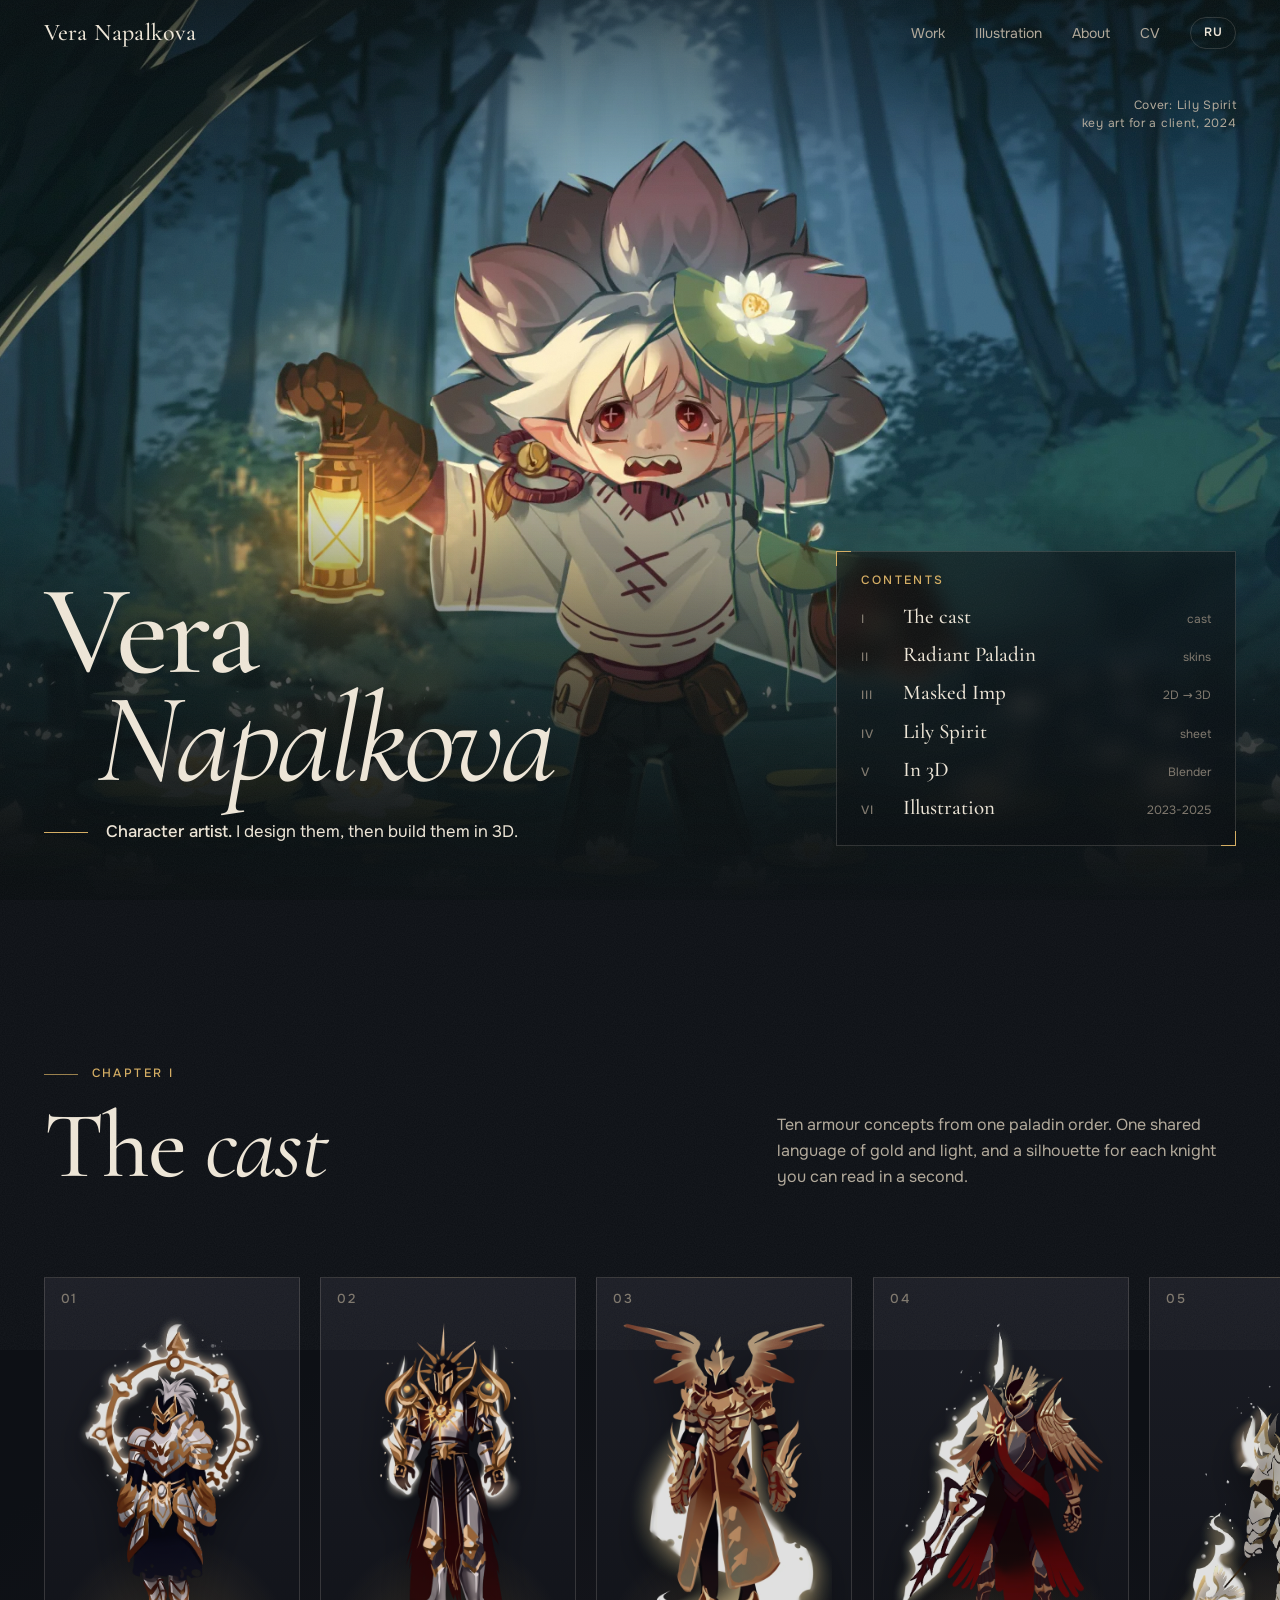
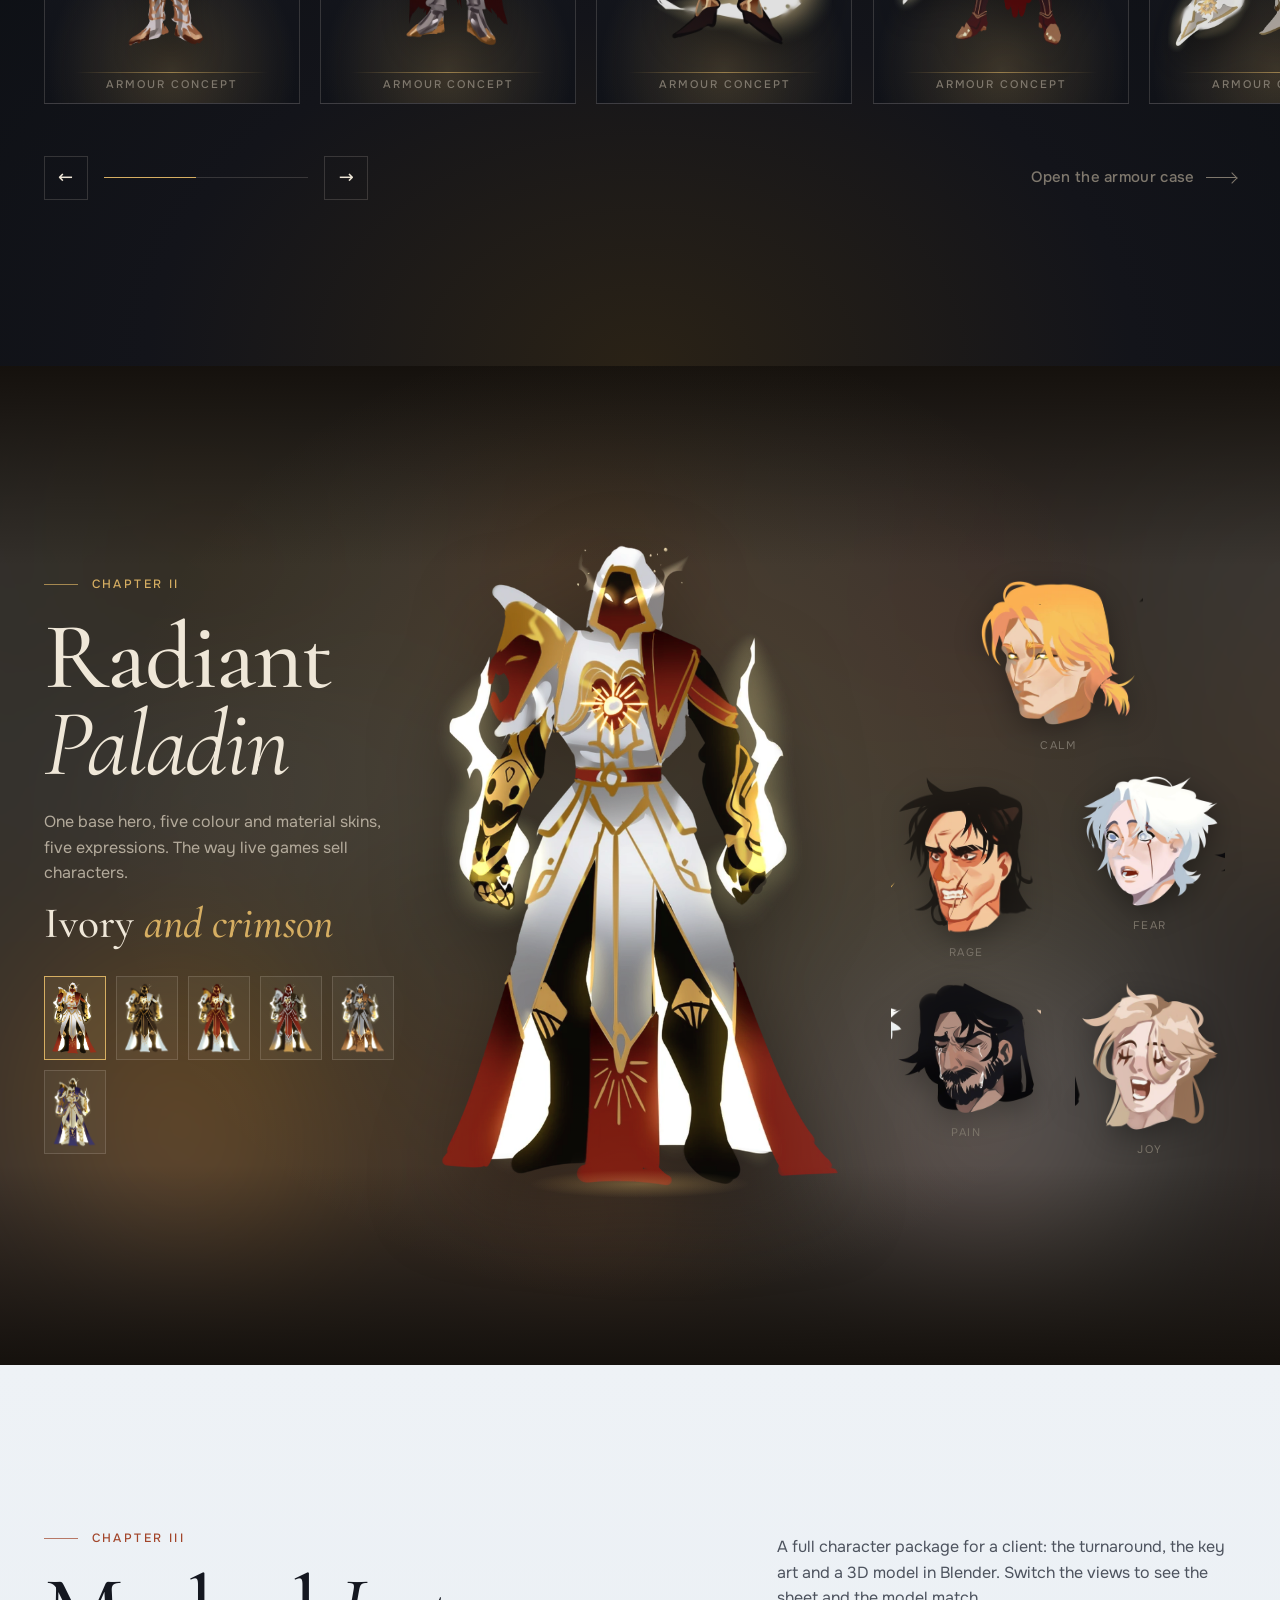
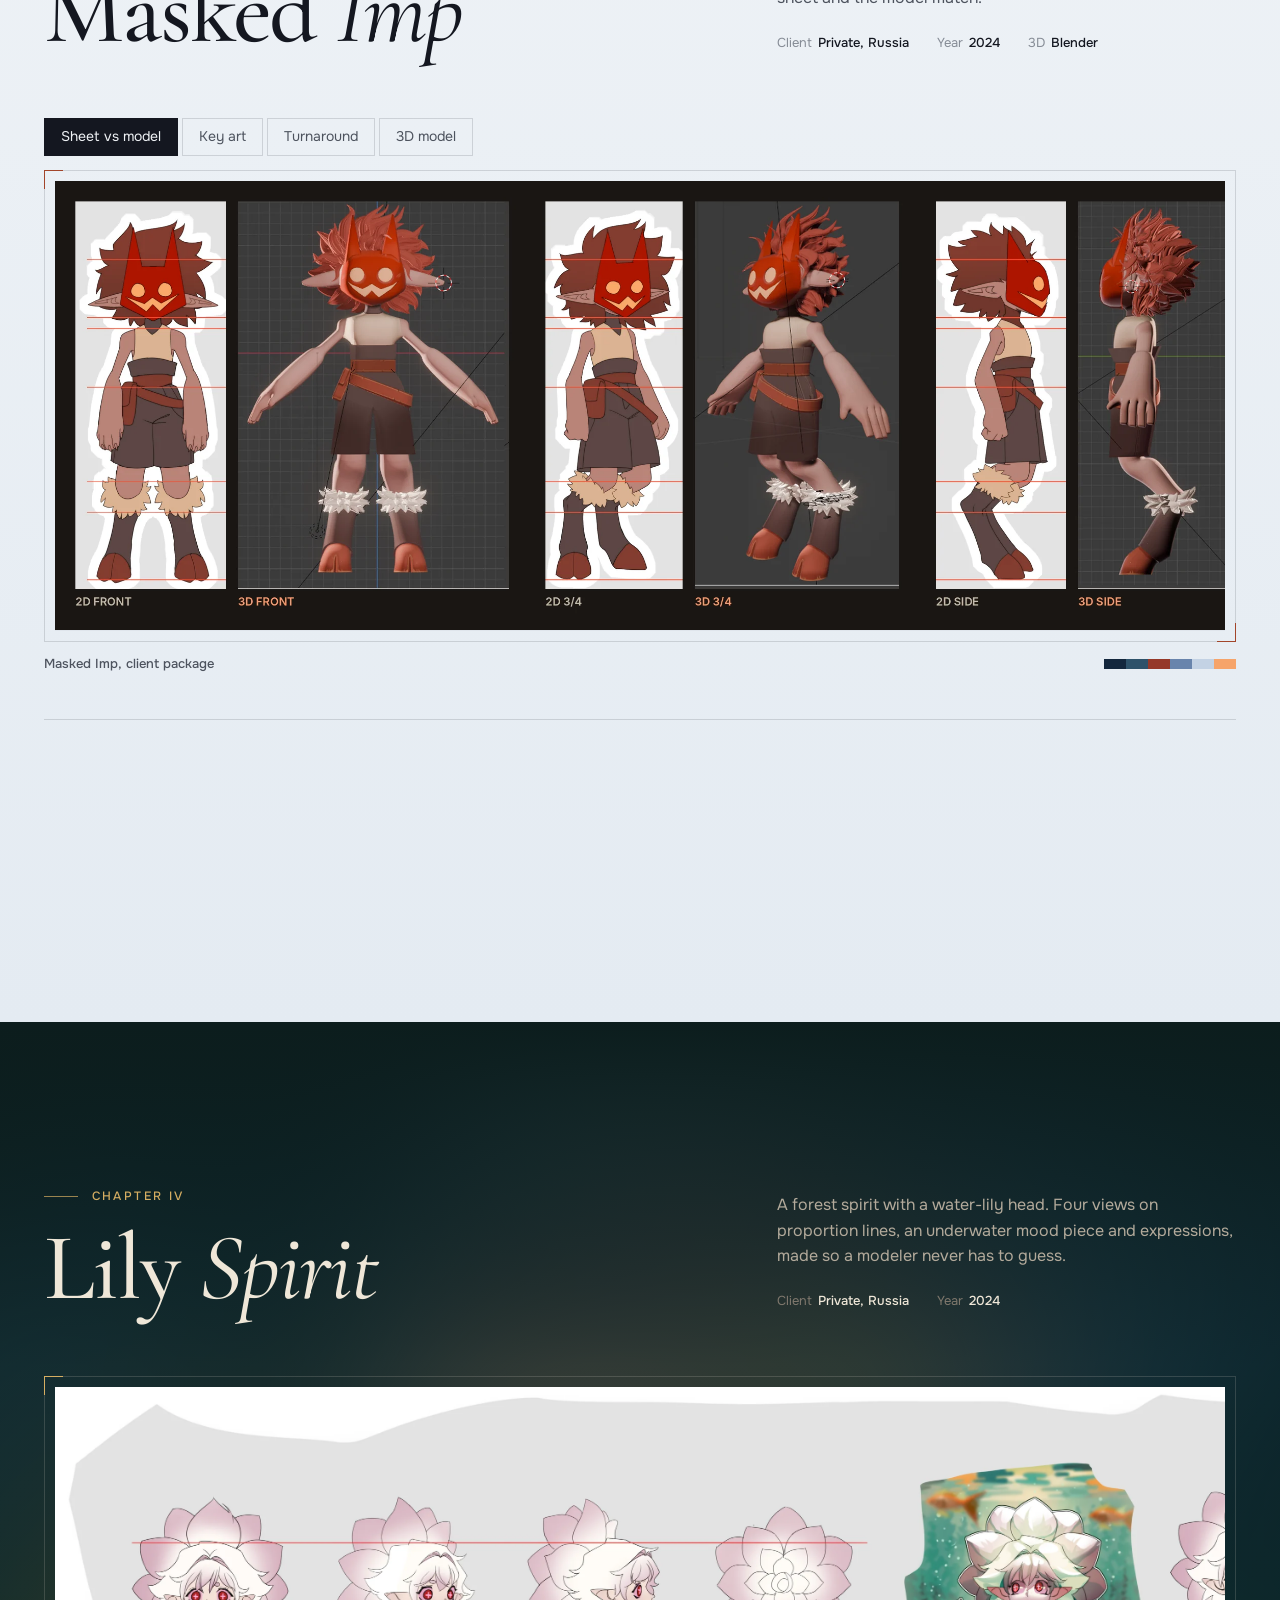
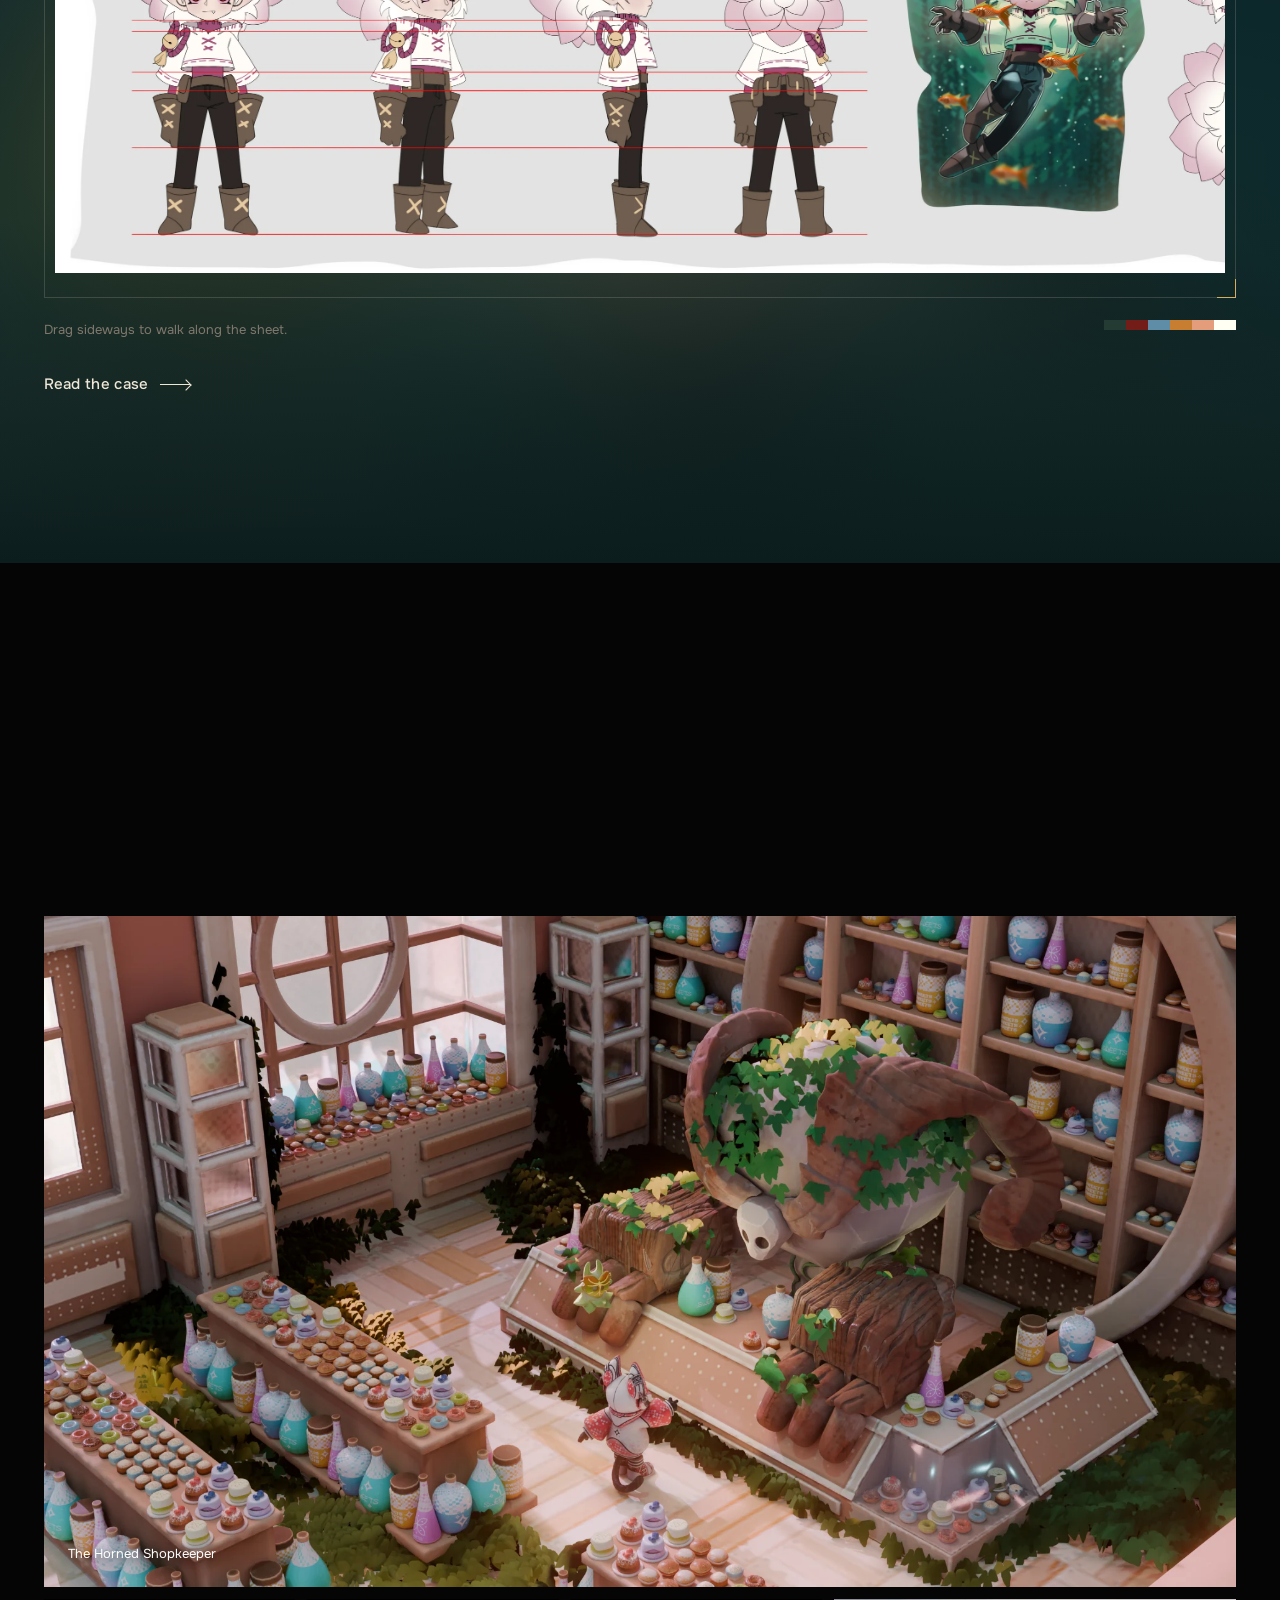
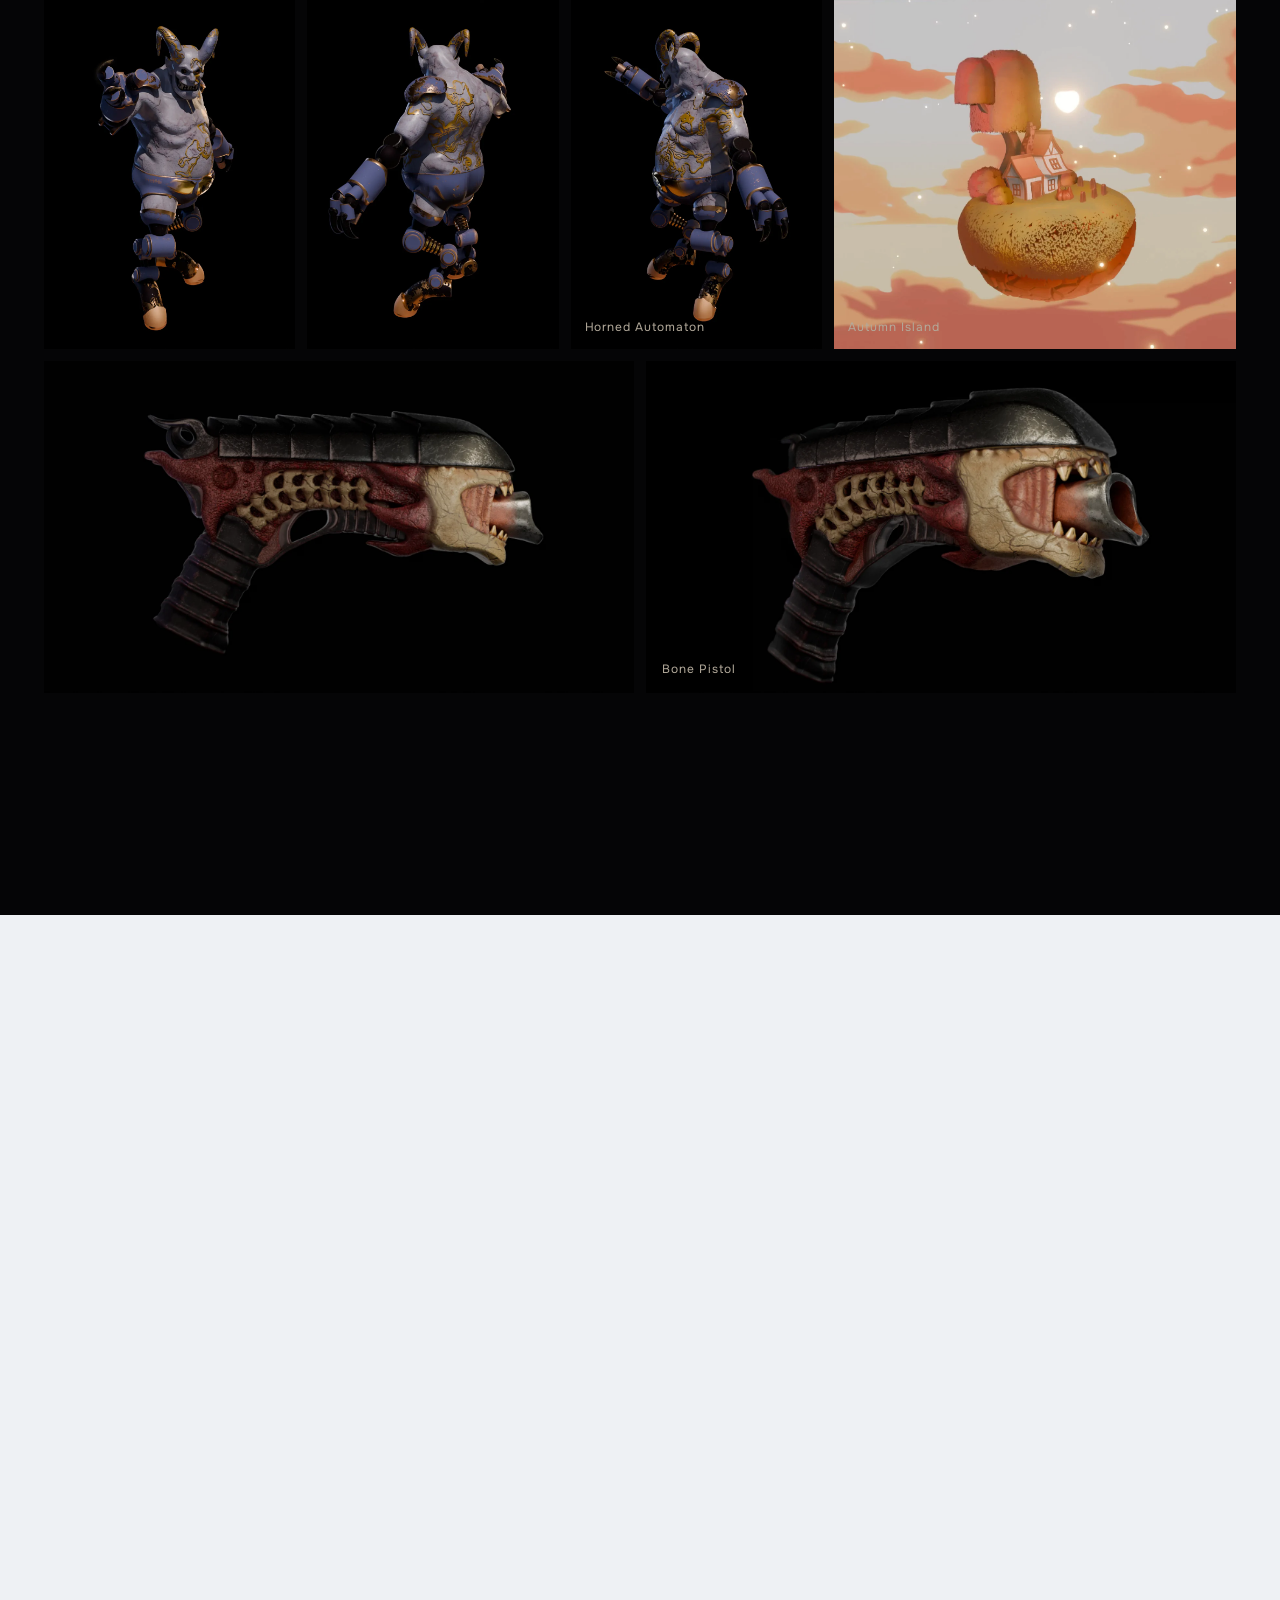
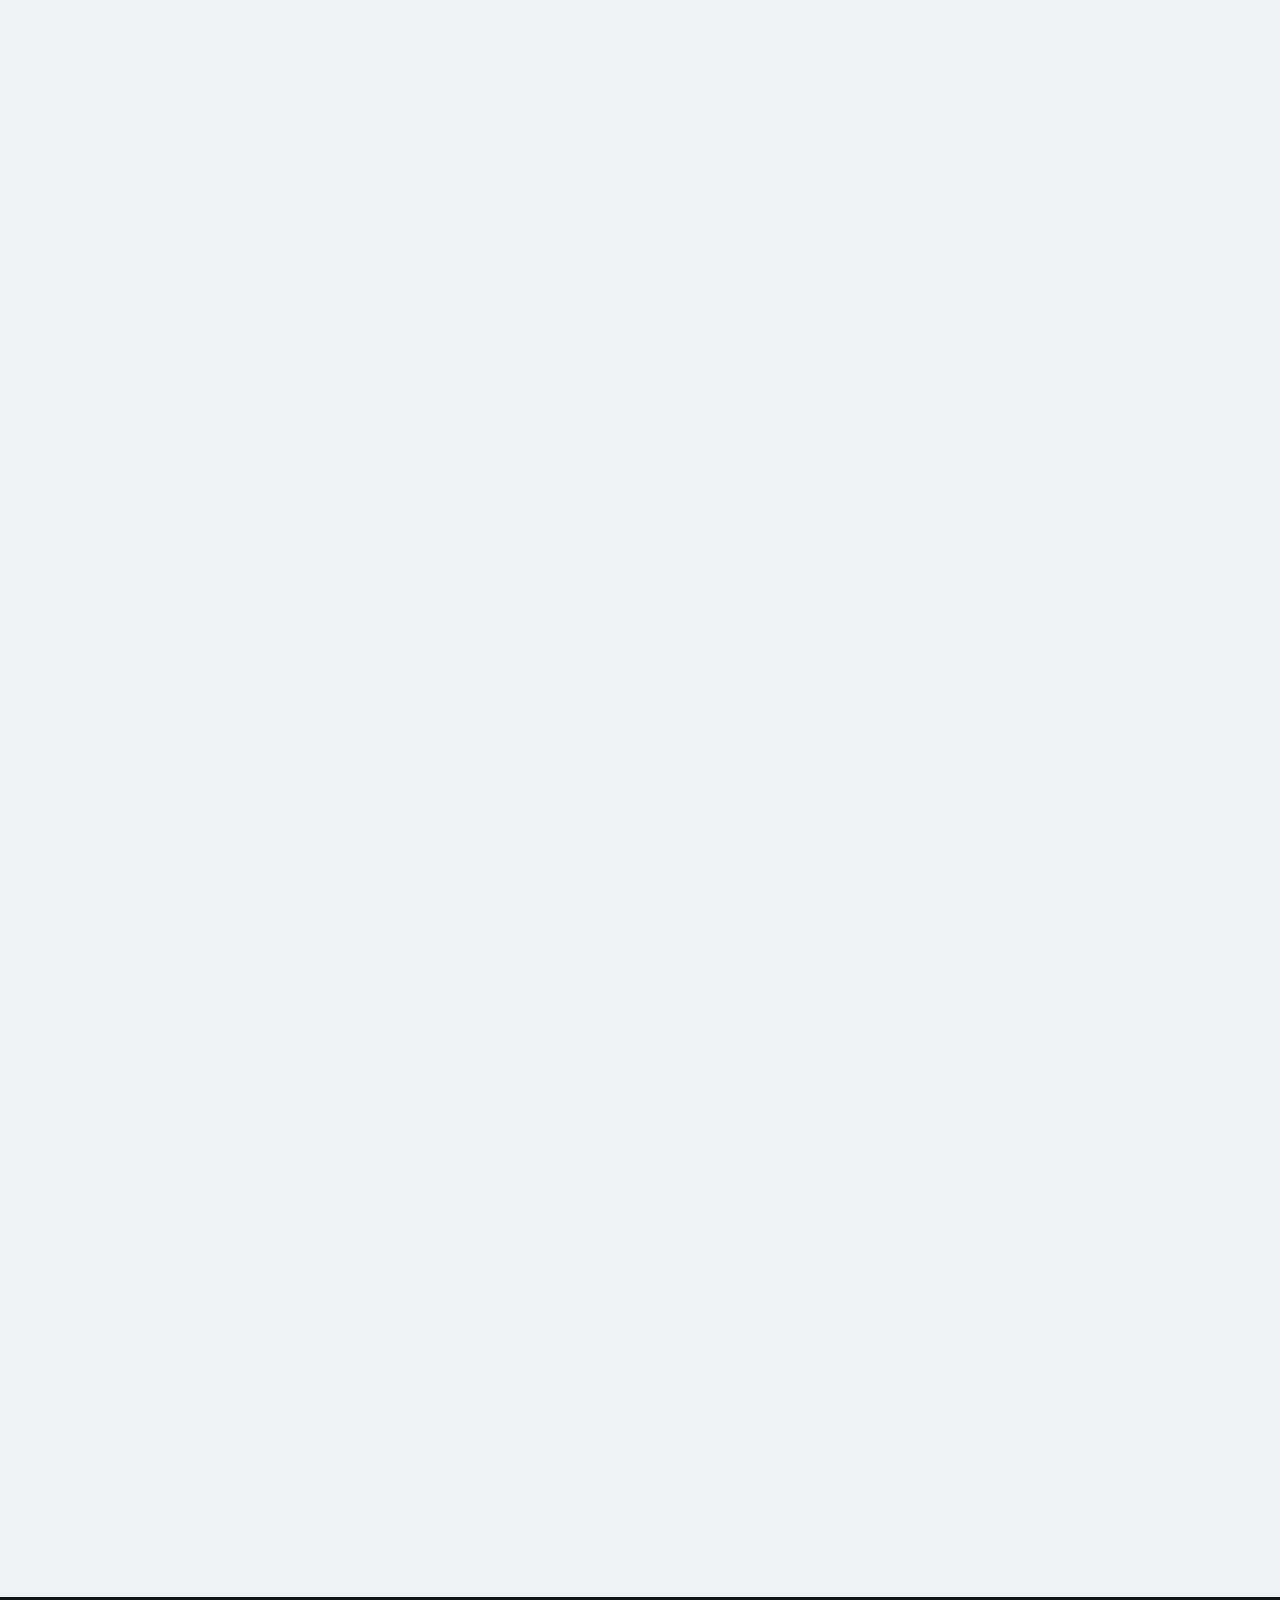
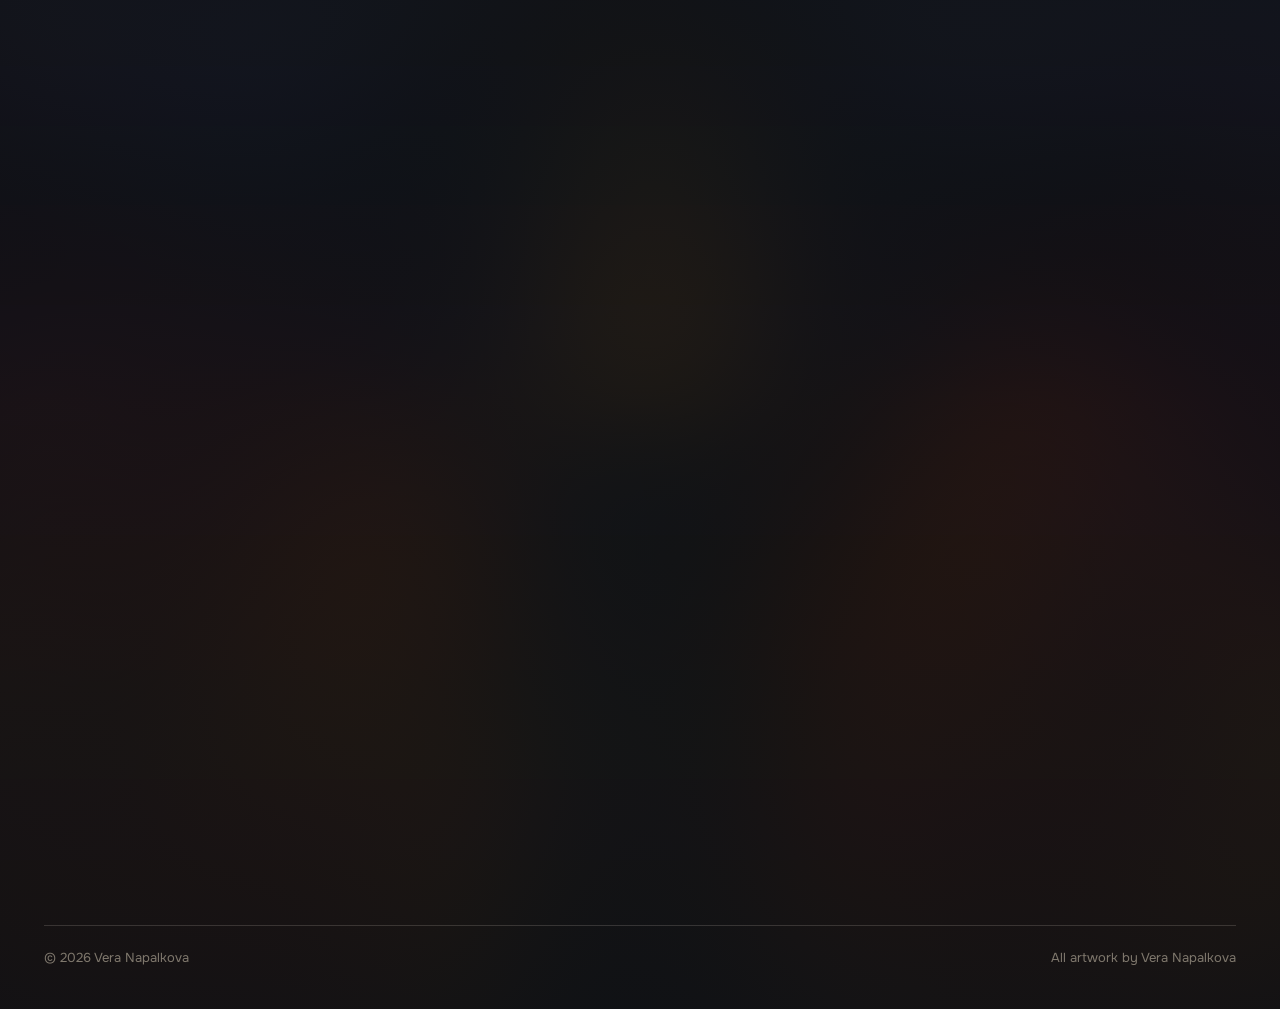
==== commit 086a72e2: "v4.1: armour cards in the cast chapter" ====
--- a/index.html
+++ b/index.html
@@ -52,11 +52,14 @@
   <div class="wrap">
     <div class="ch-head">
       <div class="rv"><p class="label ch-label"><span class="en">Chapter I</span><span class="ru">Глава I</span></p><h2 class="title"><span class="en">The <em>cast</em></span><span class="ru"><em>Герои</em></span></h2></div>
-      <div class="rv d1"><p class="lede"><span class="en">Ten armour concepts from one paladin order. Each knight shares the same gold and light, and each has a silhouette you can read in a second.</span><span class="ru">Десять концептов брони одного ордена паладинов. Общие золото и свет, но у каждого рыцаря свой силуэт, который читается за секунду.</span></p></div>
+      <div class="rv d1"><p class="lede"><span class="en">Ten armour concepts from one paladin order. One shared language of gold and light, and a silhouette for each knight you can read in a second.</span><span class="ru">Десять концептов брони одного ордена паладинов. Общие золото и свет, но у каждого рыцаря свой силуэт, который читается за секунду.</span></p></div>
     </div>
   </div>
-  <div class="lineup" aria-label="Armour concepts lineup"><div class="lineup-in"><div class="back"><div class="knight"><img src="assets/v4/knight-1.webp" alt="Armour concept 2" loading="lazy"><span><span class="en">Armour</span><span class="ru">Броня</span> 02</span></div><div class="knight"><img src="assets/v4/knight-3.webp" alt="Armour concept 4" loading="lazy"><span><span class="en">Armour</span><span class="ru">Броня</span> 04</span></div><div class="knight"><img src="assets/v4/knight-5.webp" alt="Armour concept 6" loading="lazy"><span><span class="en">Armour</span><span class="ru">Броня</span> 06</span></div><div class="knight"><img src="assets/v4/knight-7.webp" alt="Armour concept 8" loading="lazy"><span><span class="en">Armour</span><span class="ru">Броня</span> 08</span></div><div class="knight"><img src="assets/v4/knight-9.webp" alt="Armour concept 10" loading="lazy"><span><span class="en">Armour</span><span class="ru">Броня</span> 10</span></div></div><div class="front"><div class="knight"><img src="assets/v4/knight-0.webp" alt="Armour concept 1" loading="lazy"><span><span class="en">Armour</span><span class="ru">Броня</span> 01</span></div><div class="knight"><img src="assets/v4/knight-2.webp" alt="Armour concept 3" loading="lazy"><span><span class="en">Armour</span><span class="ru">Броня</span> 03</span></div><div class="knight"><img src="assets/v4/knight-4.webp" alt="Armour concept 5" loading="lazy"><span><span class="en">Armour</span><span class="ru">Броня</span> 05</span></div><div class="knight"><img src="assets/v4/knight-6.webp" alt="Armour concept 7" loading="lazy"><span><span class="en">Armour</span><span class="ru">Броня</span> 07</span></div><div class="knight"><img src="assets/v4/knight-8.webp" alt="Armour concept 9" loading="lazy"><span><span class="en">Armour</span><span class="ru">Броня</span> 09</span></div></div></div></div>
-  <div class="wrap cast-foot rv"><span><span class="en">Hover a knight to bring it forward.</span><span class="ru">Наведите на рыцаря, чтобы вывести его вперёд.</span></span><a class="more" href="project-skins.html"><span class="en">Open the armour case</span><span class="ru">Открыть кейс брони</span><i></i></a></div>
+  <div class="track rv" aria-label="Armour concepts"><article class="kcard" tabindex="0"><span class="k-no">01</span><img src="assets/v4/knight-0.webp" alt="Armour concept 1" loading="lazy" draggable="false"><span class="k-name"><span class="en">Armour concept</span><span class="ru">Концепт брони</span></span></article><article class="kcard" tabindex="0"><span class="k-no">02</span><img src="assets/v4/knight-1.webp" alt="Armour concept 2" loading="lazy" draggable="false"><span class="k-name"><span class="en">Armour concept</span><span class="ru">Концепт брони</span></span></article><article class="kcard" tabindex="0"><span class="k-no">03</span><img src="assets/v4/knight-2.webp" alt="Armour concept 3" loading="lazy" draggable="false"><span class="k-name"><span class="en">Armour concept</span><span class="ru">Концепт брони</span></span></article><article class="kcard" tabindex="0"><span class="k-no">04</span><img src="assets/v4/knight-3.webp" alt="Armour concept 4" loading="lazy" draggable="false"><span class="k-name"><span class="en">Armour concept</span><span class="ru">Концепт брони</span></span></article><article class="kcard" tabindex="0"><span class="k-no">05</span><img src="assets/v4/knight-4.webp" alt="Armour concept 5" loading="lazy" draggable="false"><span class="k-name"><span class="en">Armour concept</span><span class="ru">Концепт брони</span></span></article><article class="kcard" tabindex="0"><span class="k-no">06</span><img src="assets/v4/knight-5.webp" alt="Armour concept 6" loading="lazy" draggable="false"><span class="k-name"><span class="en">Armour concept</span><span class="ru">Концепт брони</span></span></article><article class="kcard" tabindex="0"><span class="k-no">07</span><img src="assets/v4/knight-6.webp" alt="Armour concept 7" loading="lazy" draggable="false"><span class="k-name"><span class="en">Armour concept</span><span class="ru">Концепт брони</span></span></article><article class="kcard" tabindex="0"><span class="k-no">08</span><img src="assets/v4/knight-7.webp" alt="Armour concept 8" loading="lazy" draggable="false"><span class="k-name"><span class="en">Armour concept</span><span class="ru">Концепт брони</span></span></article><article class="kcard" tabindex="0"><span class="k-no">09</span><img src="assets/v4/knight-8.webp" alt="Armour concept 9" loading="lazy" draggable="false"><span class="k-name"><span class="en">Armour concept</span><span class="ru">Концепт брони</span></span></article><article class="kcard" tabindex="0"><span class="k-no">10</span><img src="assets/v4/knight-9.webp" alt="Armour concept 10" loading="lazy" draggable="false"><span class="k-name"><span class="en">Armour concept</span><span class="ru">Концепт брони</span></span></article></div>
+  <div class="wrap cast-foot rv">
+    <div class="track-ui"><button class="tbtn" type="button" data-dir="-1" aria-label="Previous">&#8592;</button><div class="tbar"><i></i></div><button class="tbtn" type="button" data-dir="1" aria-label="Next">&#8594;</button></div>
+    <a class="more" href="project-skins.html"><span class="en">Open the armour case</span><span class="ru">Открыть кейс брони</span><i></i></a>
+  </div>
 </section>
 
 <section class="ch skins" id="skins">
--- a/assets/css/v4.css
+++ b/assets/css/v4.css
@@ -72,13 +72,13 @@
 
 /* ---------- hero ---------- */
 .hero{position:relative;min-height:100dvh;display:flex;align-items:flex-end;overflow:hidden;isolation:isolate}
-.hero-bg{position:absolute;inset:0;z-index:-3}
+.hero-bg{position:absolute;inset:-3%;z-index:-3;transform:translate3d(var(--px,0),var(--py,0),0);transition:transform .9s cubic-bezier(.2,.7,.2,1)}
 .hero-bg img{width:100%;height:100%;object-fit:cover;object-position:58% 40%;transform:scale(1.08);animation:drift 22s var(--ease) forwards}
 @keyframes drift{to{transform:scale(1)}}
 .hero::before{content:"";position:absolute;inset:0;z-index:-2;background:
   radial-gradient(120% 90% at 70% 35%,transparent 35%,rgba(8,14,16,.55) 75%,rgba(8,12,14,.9) 100%),
   linear-gradient(180deg,rgba(8,12,14,.55) 0%,transparent 22%,transparent 55%,rgba(9,13,15,.92) 92%,var(--ink) 100%)}
-.flies{position:absolute;inset:0;z-index:-1;pointer-events:none}
+.flies{position:absolute;inset:0;z-index:-1;pointer-events:none;transform:translate3d(calc(var(--px,0) * -1.6),calc(var(--py,0) * -1.6),0);transition:transform 1.1s cubic-bezier(.2,.7,.2,1)}
 .flies i{position:absolute;width:5px;height:5px;border-radius:50%;background:#ffe9a8;box-shadow:0 0 12px 4px rgba(255,214,120,.55);opacity:0;animation:fly 9s ease-in-out infinite}
 @keyframes fly{0%{opacity:0;transform:translate(0,0)}20%{opacity:.9}50%{transform:translate(18px,-34px)}80%{opacity:.7}100%{opacity:0;transform:translate(-10px,-70px)}}
 .hero-in{width:100%;display:grid;grid-template-columns:1.25fr .75fr;gap:var(--pad);align-items:end;padding-bottom:clamp(36px,6vh,72px)}
@@ -131,21 +131,28 @@
 
 /* ---------- I. the cast ---------- */
 .cast{background:radial-gradient(70% 60% at 50% 100%,#2a2216 0%,#13141a 55%,var(--ink) 100%)}
-.lineup{position:relative}
-.lineup-in{position:relative;height:clamp(360px,40vw,560px);min-width:100%}
-.lineup-in::after{content:"";position:absolute;left:8%;right:8%;bottom:-8px;height:70px;background:radial-gradient(50% 50% at 50% 50%,rgba(214,174,98,.3),transparent 70%);filter:blur(6px);z-index:-1}
-.back,.front{position:absolute;left:0;right:0;display:flex;justify-content:center;align-items:flex-end}
-.back{bottom:21%;height:63%;gap:0 4%}
-.front{bottom:0;height:80%}
-.knight{position:relative;height:100%;margin-inline:-.6%;flex:none;transition:transform .6s var(--ease),filter .5s;transform-origin:50% 100%}
-.knight img{height:100%;width:auto;max-width:none;filter:drop-shadow(0 16px 20px rgba(0,0,0,.5))}
-.back .knight{filter:brightness(.5) saturate(.7) blur(.3px)}
-.front .knight:nth-child(even){height:94%}
-.lineup:hover .knight{filter:brightness(.35) saturate(.5)}
-.lineup .knight:hover{filter:none;transform:translateY(-12px) scale(1.04);z-index:3}
-.knight span{position:absolute;left:50%;bottom:-28px;transform:translateX(-50%);white-space:nowrap;font-size:12px;letter-spacing:.14em;text-transform:uppercase;color:var(--gold);opacity:0;transition:opacity .3s}
-.knight:hover span{opacity:1}
-.cast-foot{display:flex;justify-content:space-between;gap:20px;margin-top:56px;color:var(--t3);font-size:14px}
+/* armour cards: one knight per card, so every silhouette stands on its own */
+.track{display:flex;gap:clamp(14px,1.6vw,26px);overflow-x:auto;scroll-snap-type:x mandatory;scroll-padding-inline:var(--pad);padding:24px var(--pad) 34px;scrollbar-width:none;cursor:grab;perspective:1200px}
+.track::-webkit-scrollbar{display:none}
+.track.drag{cursor:grabbing;scroll-snap-type:none}
+.kcard{--rx:0deg;--ry:0deg;--gx:50%;--gy:80%;position:relative;flex:0 0 clamp(230px,20vw,310px);aspect-ratio:3/5;scroll-snap-align:start;overflow:hidden;
+  background:radial-gradient(70% 45% at 50% 92%,rgba(214,174,98,.22),transparent 70%),linear-gradient(180deg,#1b1d25 0%,#101218 100%);
+  border:1px solid var(--line-d);transform:rotateX(var(--rx)) rotateY(var(--ry));transition:transform .5s var(--ease),border-color .35s,box-shadow .5s;outline:none}
+.kcard::before{content:"";position:absolute;inset:0;background:radial-gradient(40% 30% at var(--gx) var(--gy),rgba(255,226,160,.18),transparent 70%);opacity:0;transition:opacity .4s;pointer-events:none;z-index:2}
+.kcard::after{content:"";position:absolute;left:12%;right:12%;bottom:7%;height:1px;background:linear-gradient(90deg,transparent,rgba(214,174,98,.6),transparent)}
+.kcard img{position:absolute;left:7%;top:9%;width:86%;height:79%;object-fit:contain;object-position:50% 100%;transition:transform .7s var(--ease),filter .5s;filter:drop-shadow(0 18px 18px rgba(0,0,0,.55)) brightness(.88)}
+.k-no{position:absolute;top:14px;left:16px;font:500 13px/1 var(--sans);letter-spacing:.14em;color:var(--t3);z-index:3;transition:color .3s}
+.k-name{position:absolute;left:0;right:0;bottom:3%;text-align:center;font:500 11px/1 var(--sans);letter-spacing:.18em;text-transform:uppercase;color:var(--t3);transition:color .3s}
+.kcard:hover,.kcard:focus-visible{border-color:rgba(214,174,98,.7);box-shadow:0 30px 60px -30px rgba(214,174,98,.35)}
+.kcard:hover::before{opacity:1}
+.kcard:hover img,.kcard:focus-visible img{transform:translateY(-8px) scale(1.04);filter:drop-shadow(0 26px 22px rgba(0,0,0,.6)) brightness(1.05)}
+.kcard:hover .k-no,.kcard:hover .k-name{color:var(--gold)}
+.track-ui{display:flex;align-items:center;gap:16px}
+.tbtn{width:44px;height:44px;border:1px solid var(--line-d);background:transparent;color:var(--t);font-size:18px;cursor:pointer;transition:border-color .25s,color .25s,background .25s}
+.tbtn:hover{border-color:var(--gold);color:var(--gold)}
+.tbar{width:clamp(120px,16vw,220px);height:1px;background:var(--line-d);position:relative;overflow:hidden}
+.tbar i{position:absolute;left:0;top:0;bottom:0;width:30%;background:var(--gold);transform-origin:0 50%}
+.cast-foot{display:flex;justify-content:space-between;align-items:center;flex-wrap:wrap;gap:20px;margin-top:18px;color:var(--t3);font-size:14px}
 
 /* ---------- II. skin select ---------- */
 .skins{background:#15110d}
@@ -251,14 +258,12 @@
   .rv.d1{transition-delay:.1s}.rv.d2{transition-delay:.2s}.rv.d3{transition-delay:.3s}
   .hero h1,.hero-role,.toc{animation:up 1.3s var(--ease) both}
   .hero-role{animation-delay:.15s}.toc{animation-delay:.3s}
-  .lineup.in .knight{animation:rise 1.1s var(--ease) both}
-  .lineup.in .front .knight:nth-child(2),.lineup.in .back .knight:nth-child(1){animation-delay:.08s}
-  .lineup.in .front .knight:nth-child(3),.lineup.in .back .knight:nth-child(2){animation-delay:.16s}
-  .lineup.in .front .knight:nth-child(4),.lineup.in .back .knight:nth-child(3){animation-delay:.24s}
-  .lineup.in .front .knight:nth-child(5),.lineup.in .back .knight:nth-child(4){animation-delay:.32s}
-  .lineup.in .back .knight:nth-child(5){animation-delay:.4s}
 }
 @media (prefers-reduced-motion:reduce){.hero-bg img,.flies i{animation:none}.flies{display:none}}
+  .ch-head .rv .title{clip-path:inset(0 -6% 100% -6%);transform:translateY(40px);transition:clip-path 1.3s var(--ease) .1s,transform 1.3s var(--ease) .1s}
+  .ch-head .rv.in .title{clip-path:inset(-20% -6% -25% -6%);transform:none}
+  .stage .rv .title{clip-path:inset(0 -6% 100% -6%);transform:translateY(40px);transition:clip-path 1.3s var(--ease) .1s,transform 1.3s var(--ease) .1s}
+  .stage .rv.in .title{clip-path:inset(-20% -6% -25% -6%);transform:none}
 @keyframes up{from{opacity:0;transform:translateY(30px)}to{opacity:1;transform:none}}
 @keyframes rise{from{opacity:0;translate:0 60px}to{opacity:1;translate:0 0}}
 
@@ -284,8 +289,7 @@
   .hero-role .dash{margin-top:12px;width:28px}
   .skin-pick button{width:50px;height:68px}
   .hero-cap{display:none}
-  .lineup{overflow-x:auto;scrollbar-width:none}
-  .lineup-in{width:900px;height:360px}
+  .kcard{flex-basis:62vw}
   .notes,.facts{grid-template-columns:1fr;gap:20px}
   .three-pair{grid-template-columns:1fr}
   .three-row{grid-template-columns:1fr 1fr}
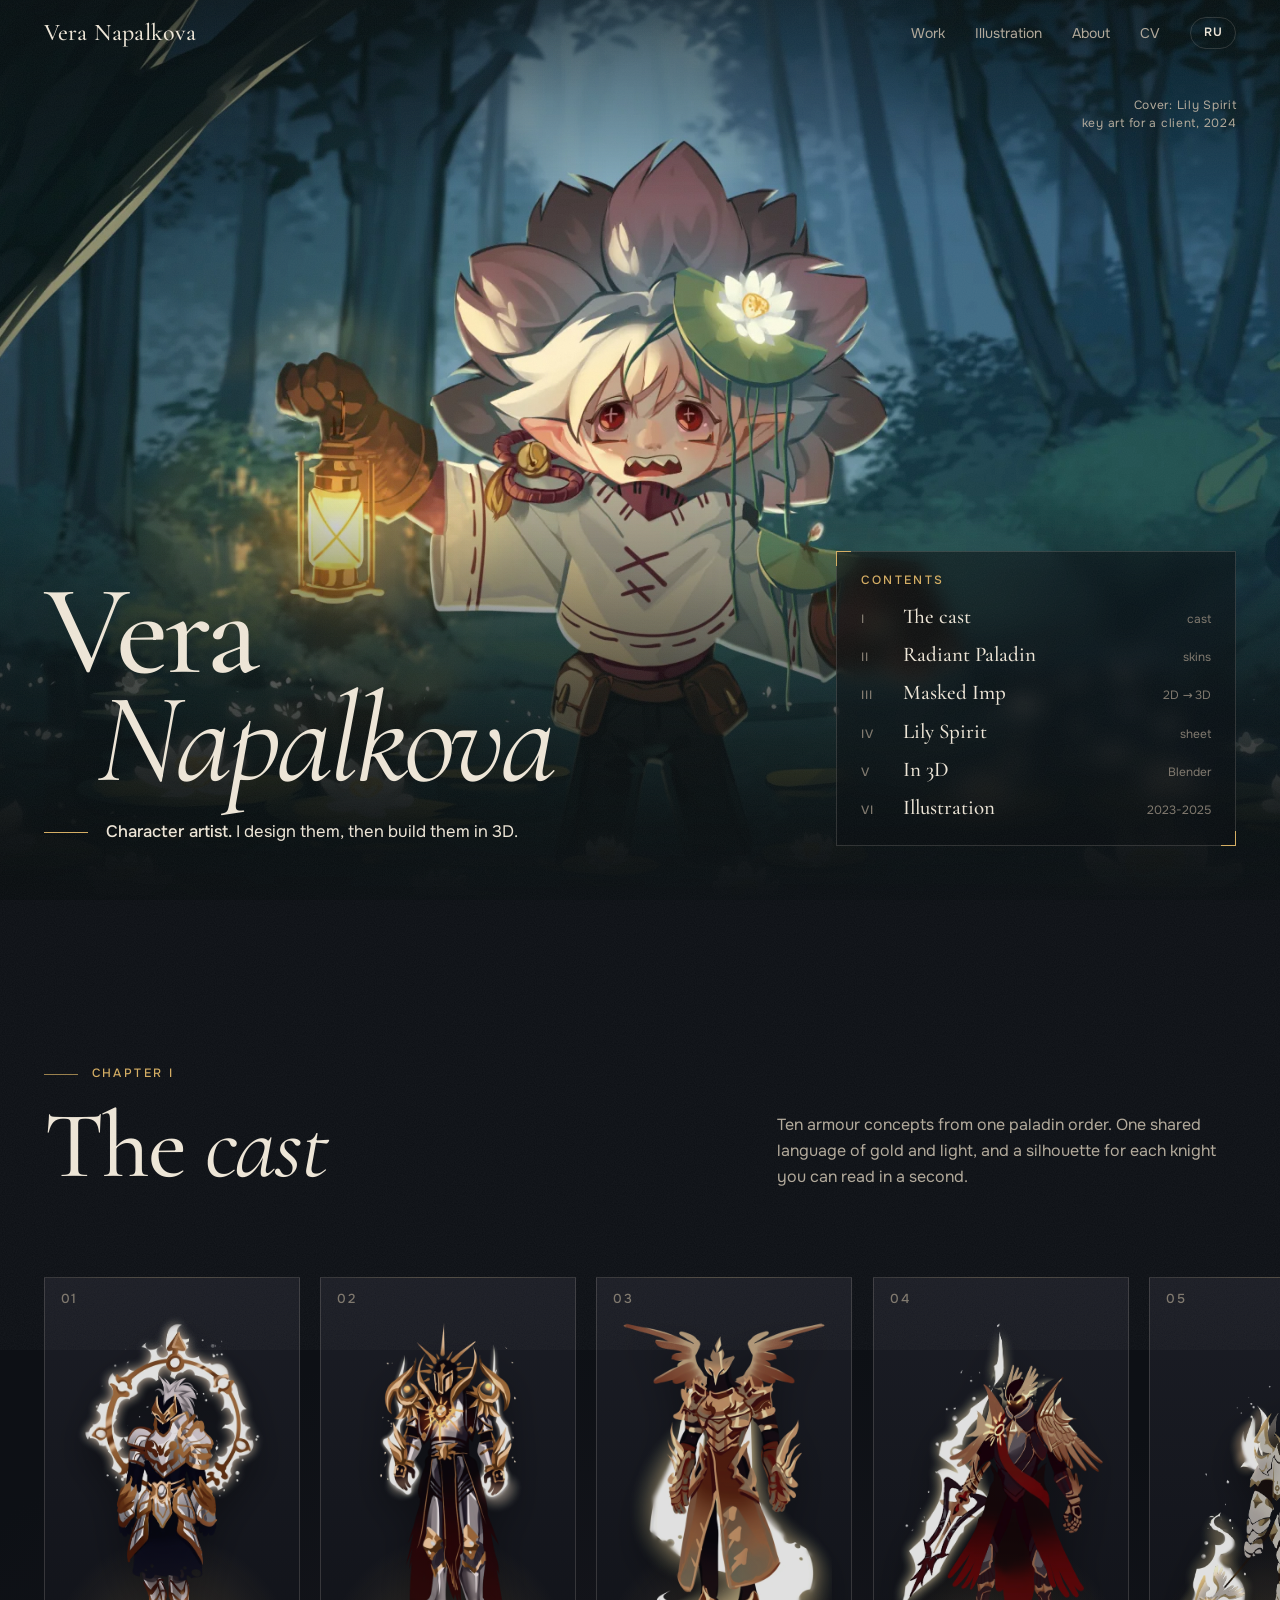
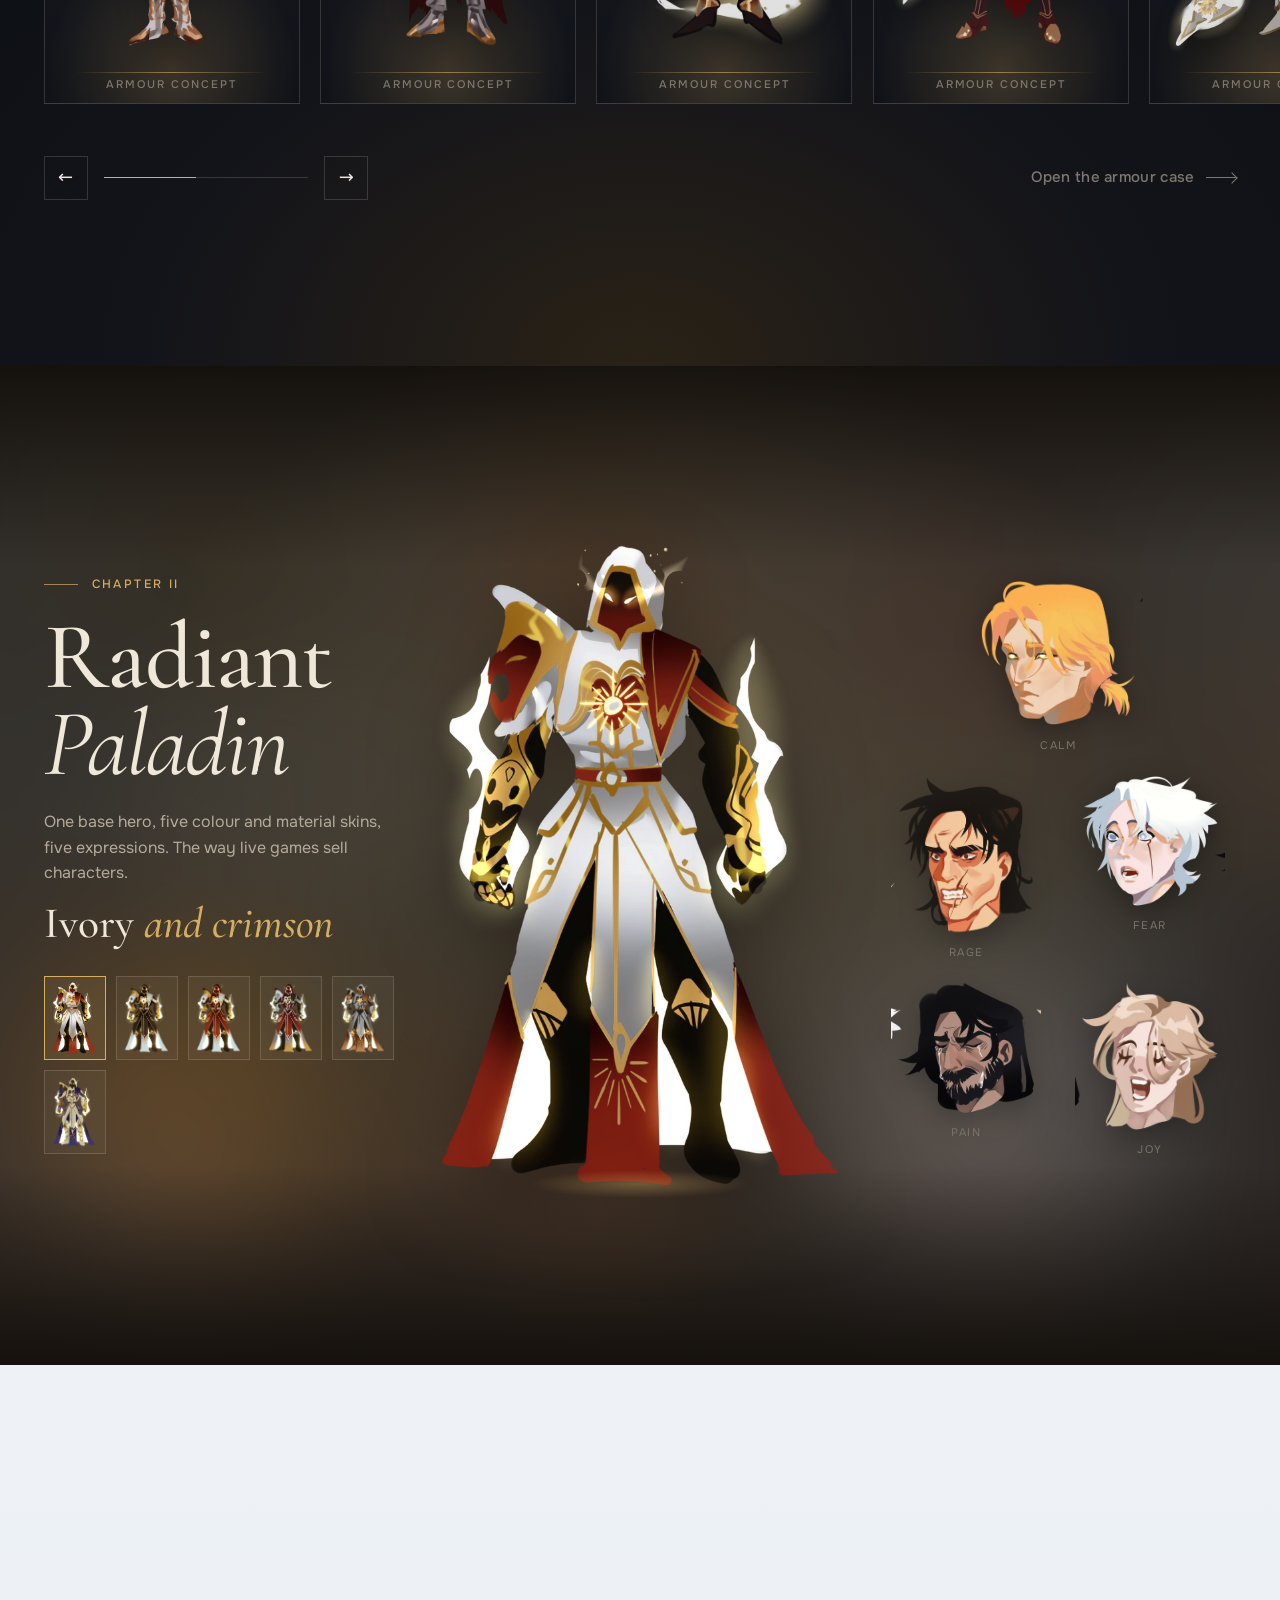
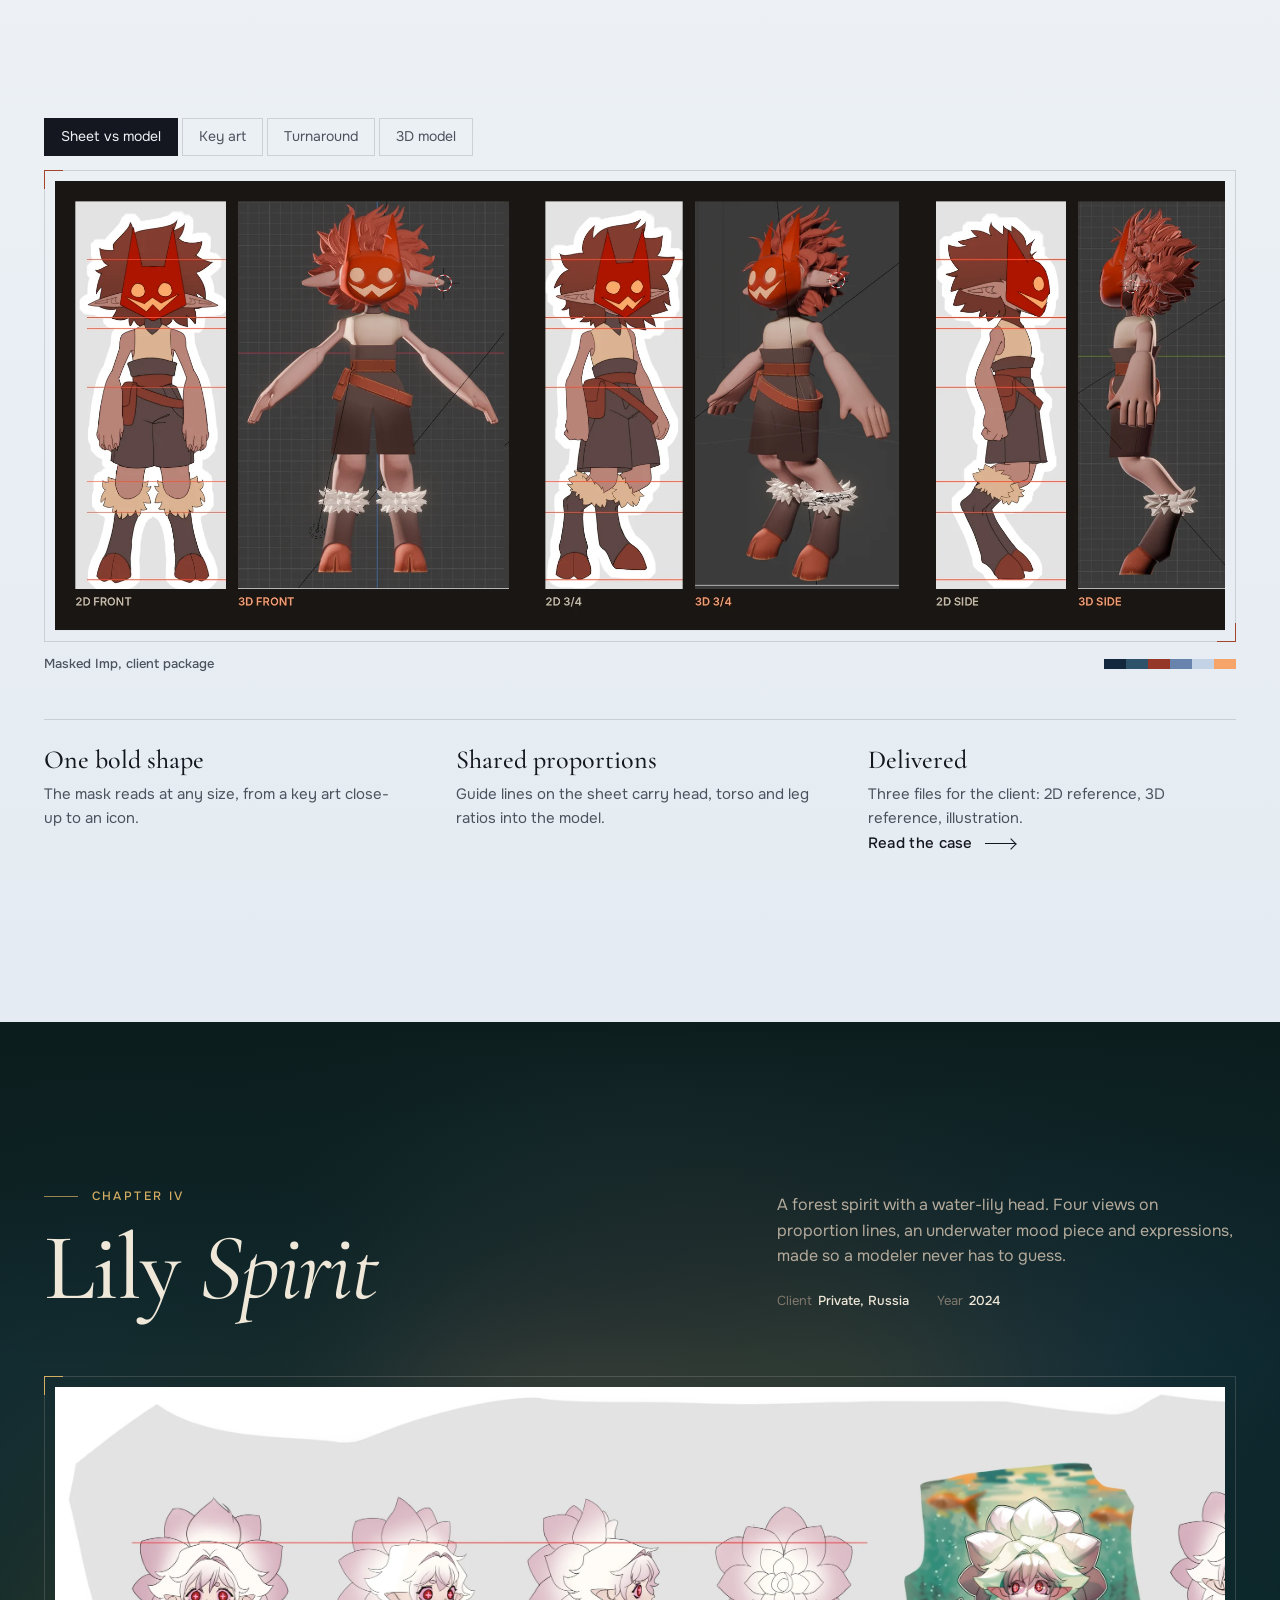
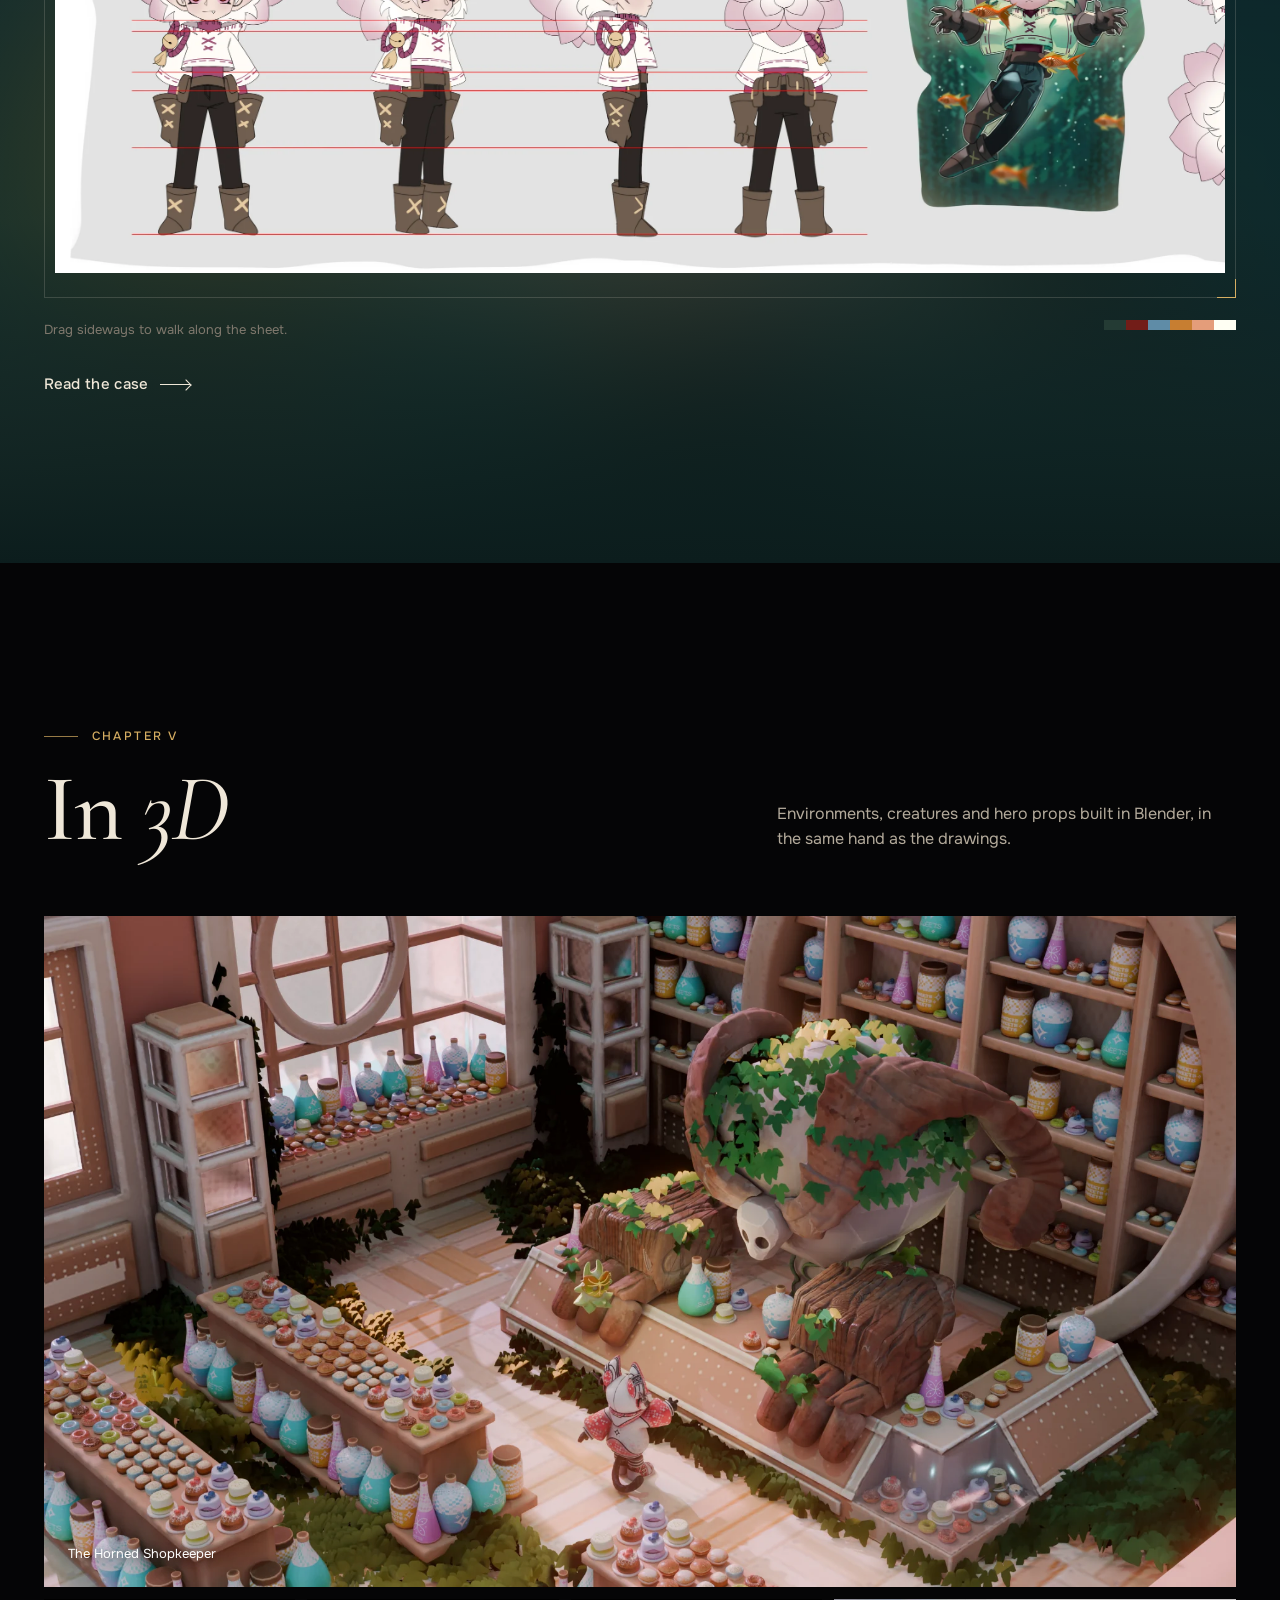
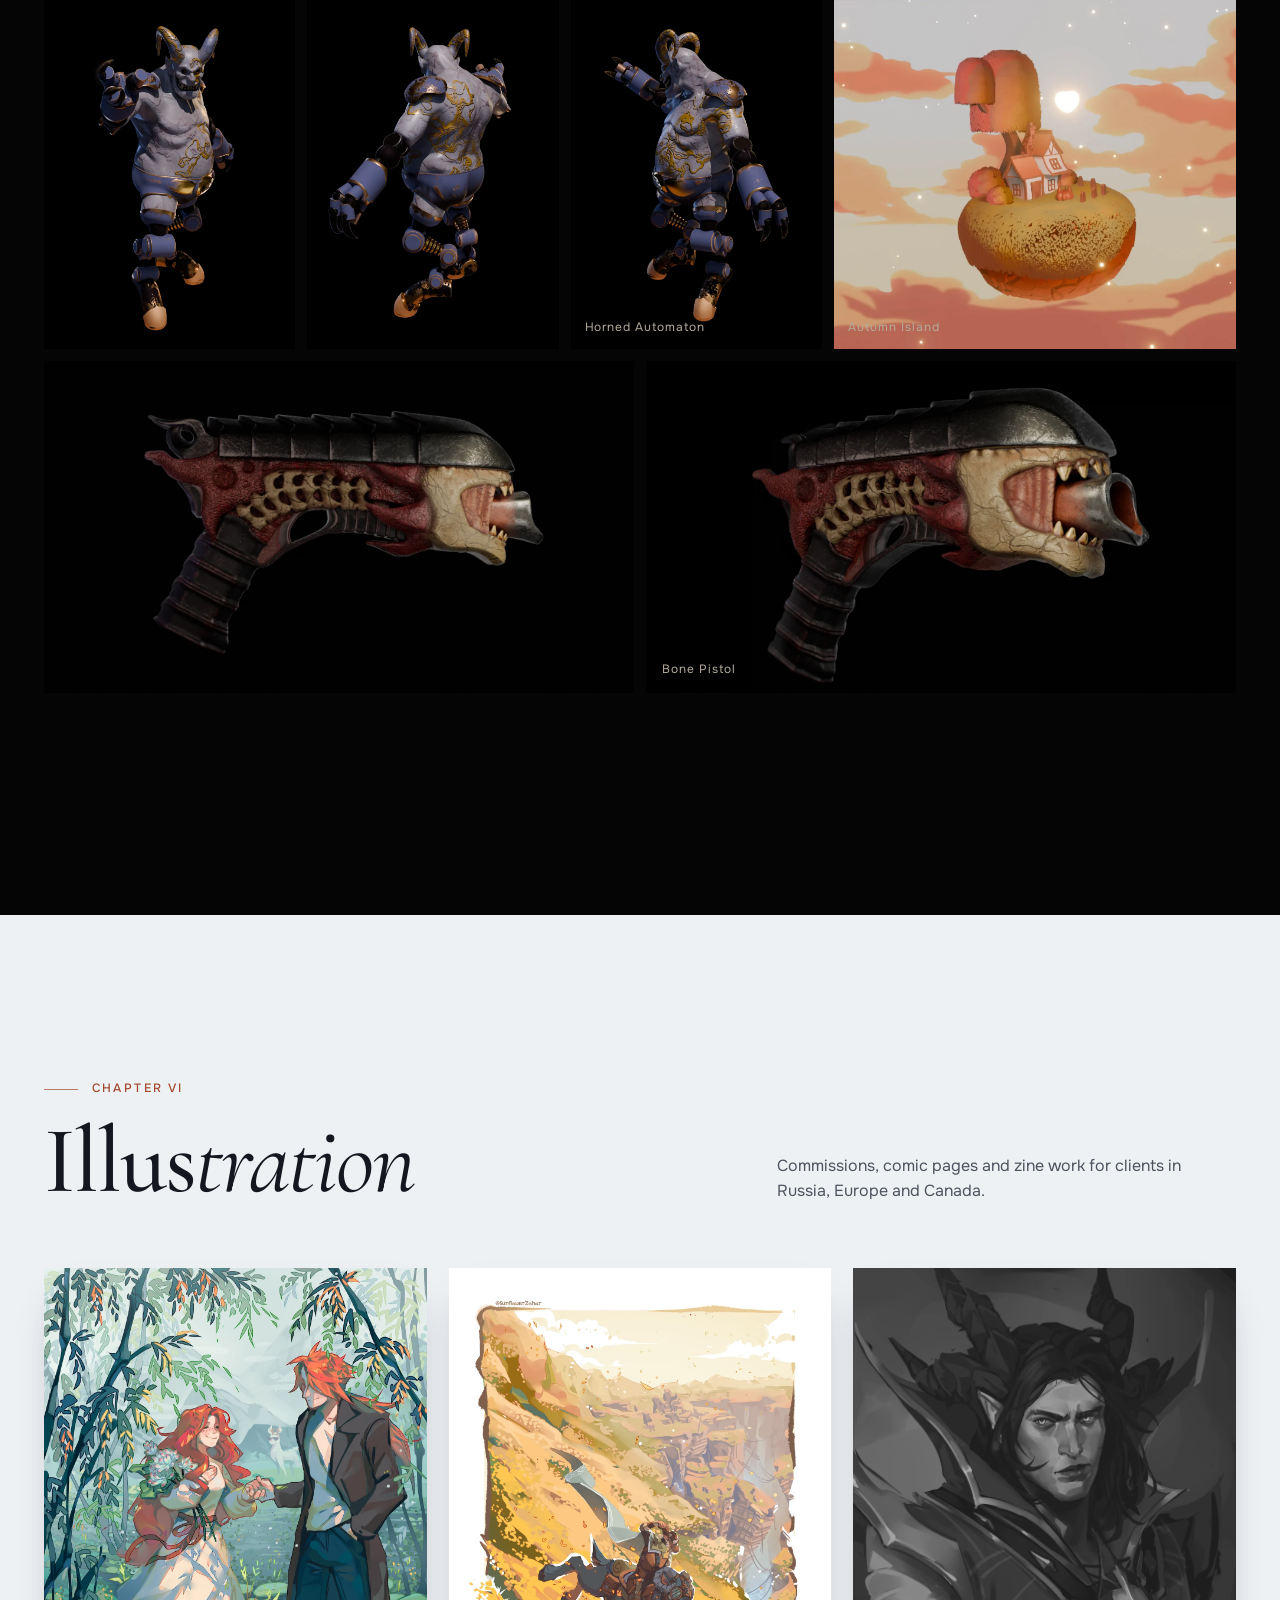
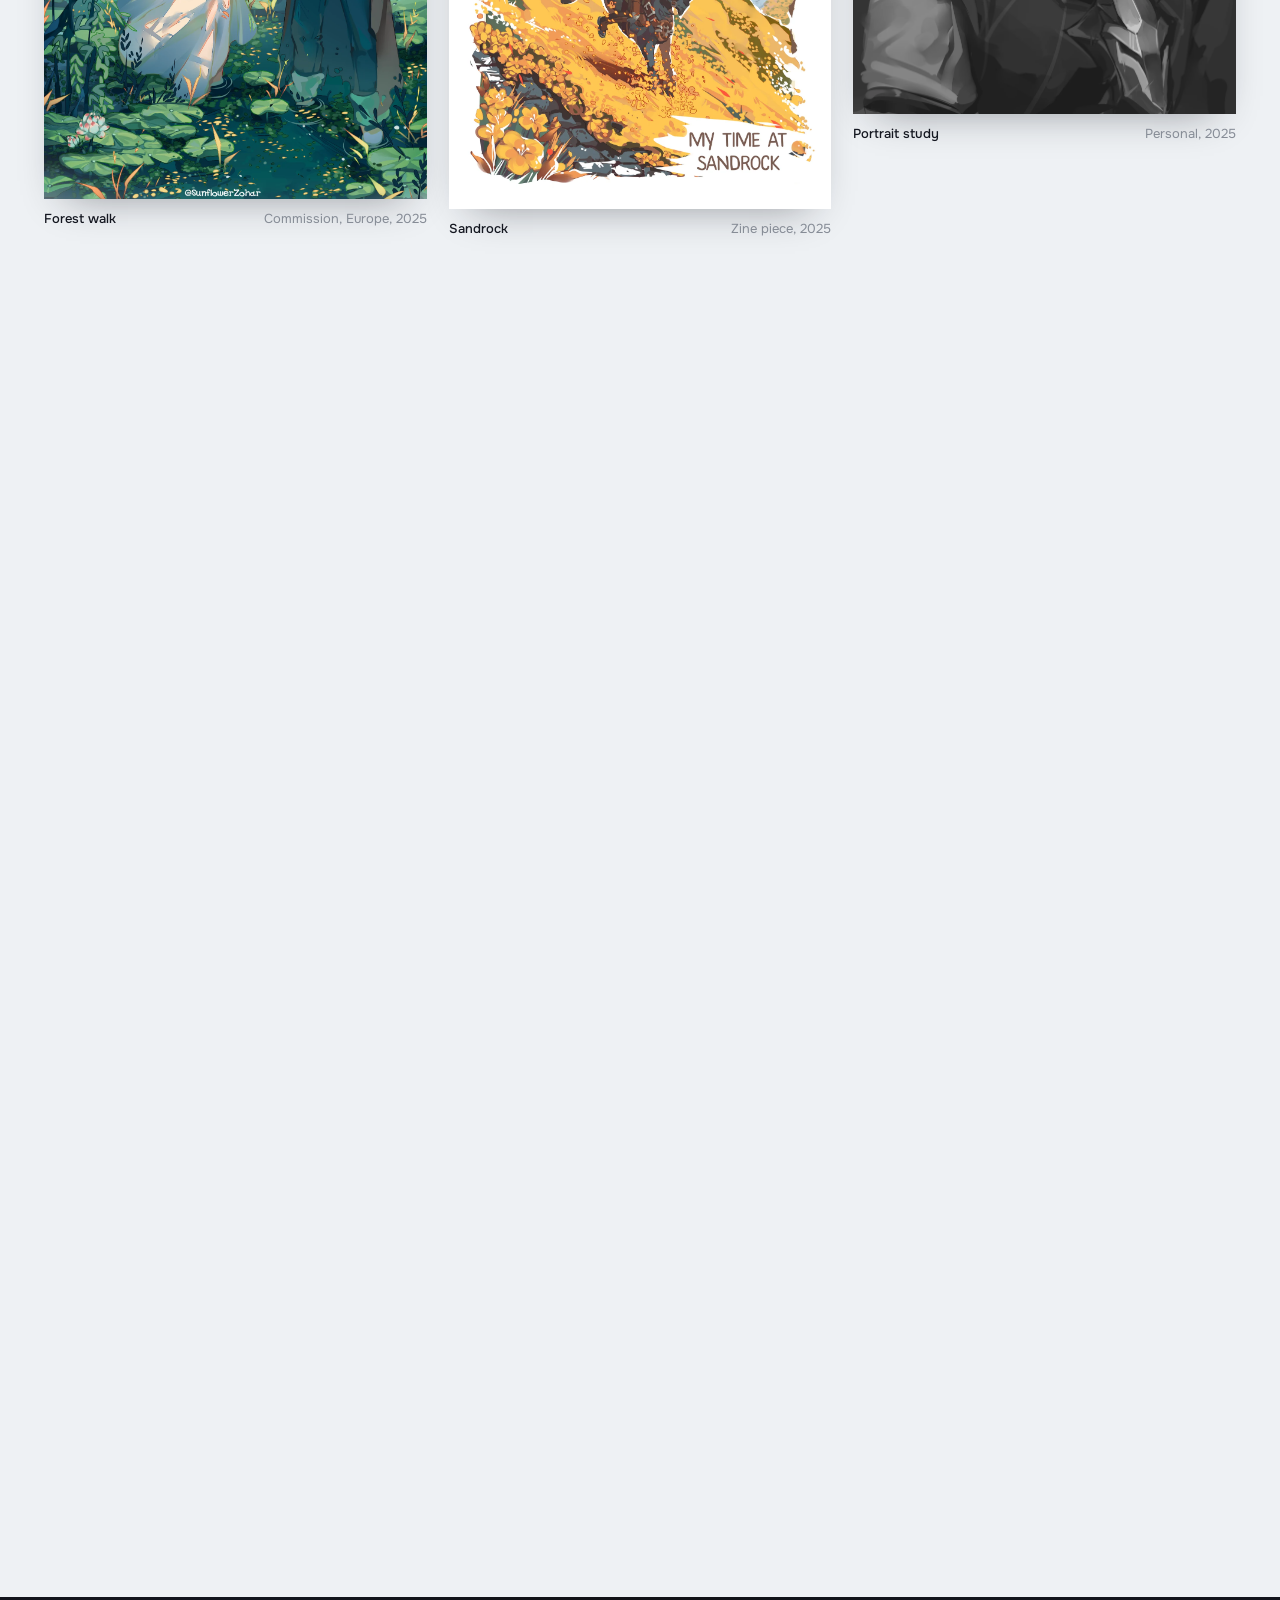
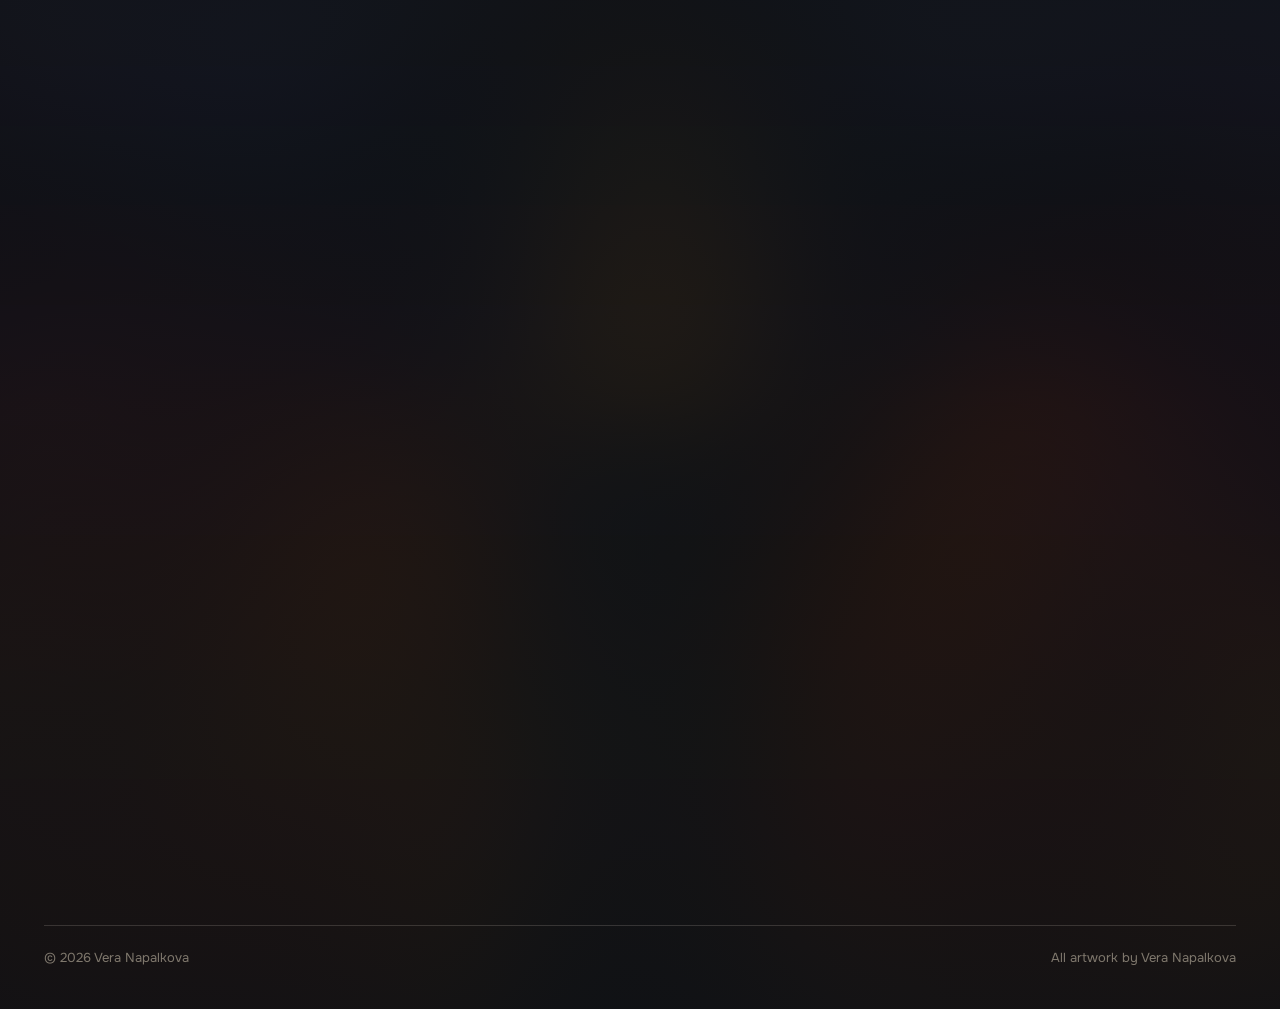
==== commit 9efb0760: "v4.1: cache-bust css and js" ====
--- a/index.html
+++ b/index.html
@@ -15,8 +15,8 @@
 <link rel="preload" as="image" href="assets/images/lily-key-art.webp">
 <link rel="preload" href="assets/fonts/cormorant-garamond-latin-wght-normal.woff2" as="font" type="font/woff2" crossorigin>
 <script>try{var l=new URLSearchParams(location.search).get('lang')||localStorage.getItem('vera-lang');if(l==='ru'||l==='en'){document.documentElement.setAttribute('data-lang',l);document.documentElement.lang=l}}catch(e){}</script>
-<link rel="stylesheet" href="assets/css/fonts4.css">
-<link rel="stylesheet" href="assets/css/v4.css">
+<link rel="stylesheet" href="assets/css/fonts4.css?v=41">
+<link rel="stylesheet" href="assets/css/v4.css?v=41">
 </head>
 <body>
 <a class="skip" href="#main">Skip to content</a>
@@ -179,6 +179,6 @@
 </section>
 </main>
 
-<script src="assets/js/v4.js" defer></script>
+<script src="assets/js/v4.js?v=41" defer></script>
 </body>
 </html>
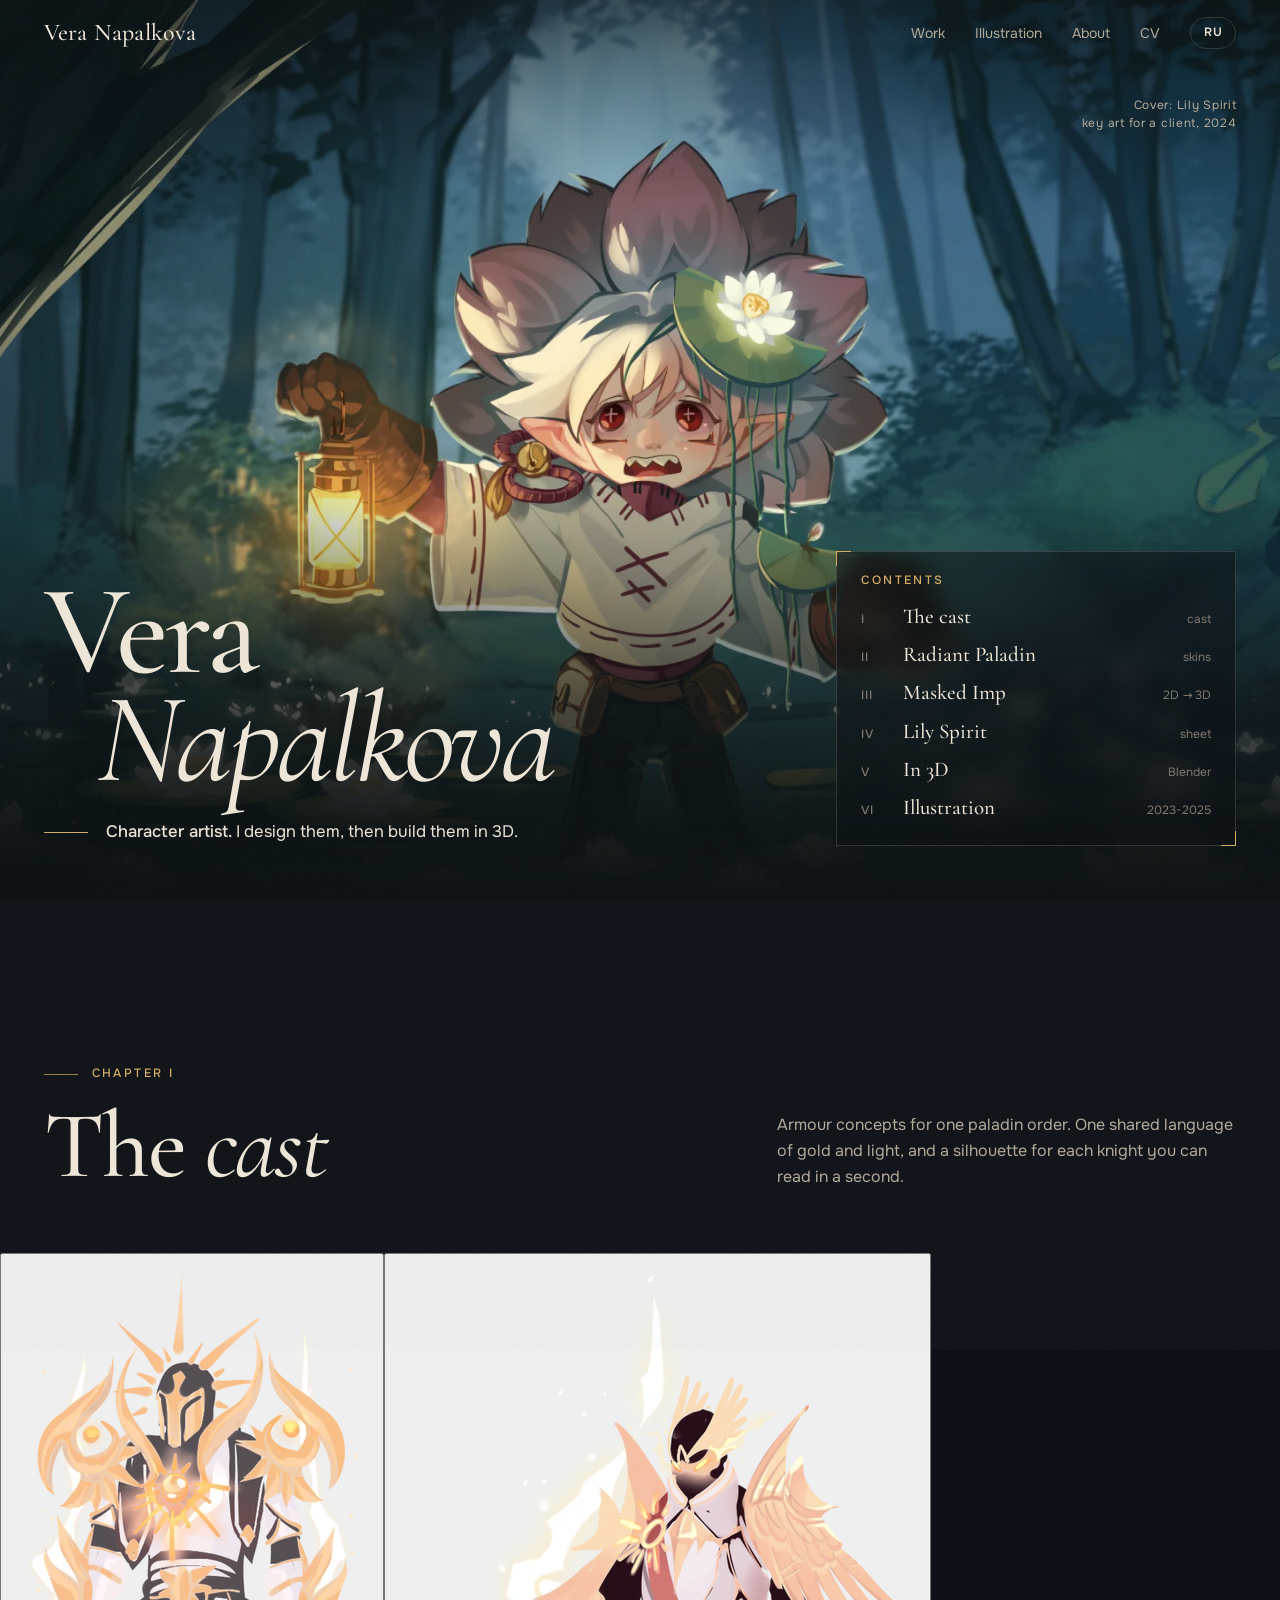
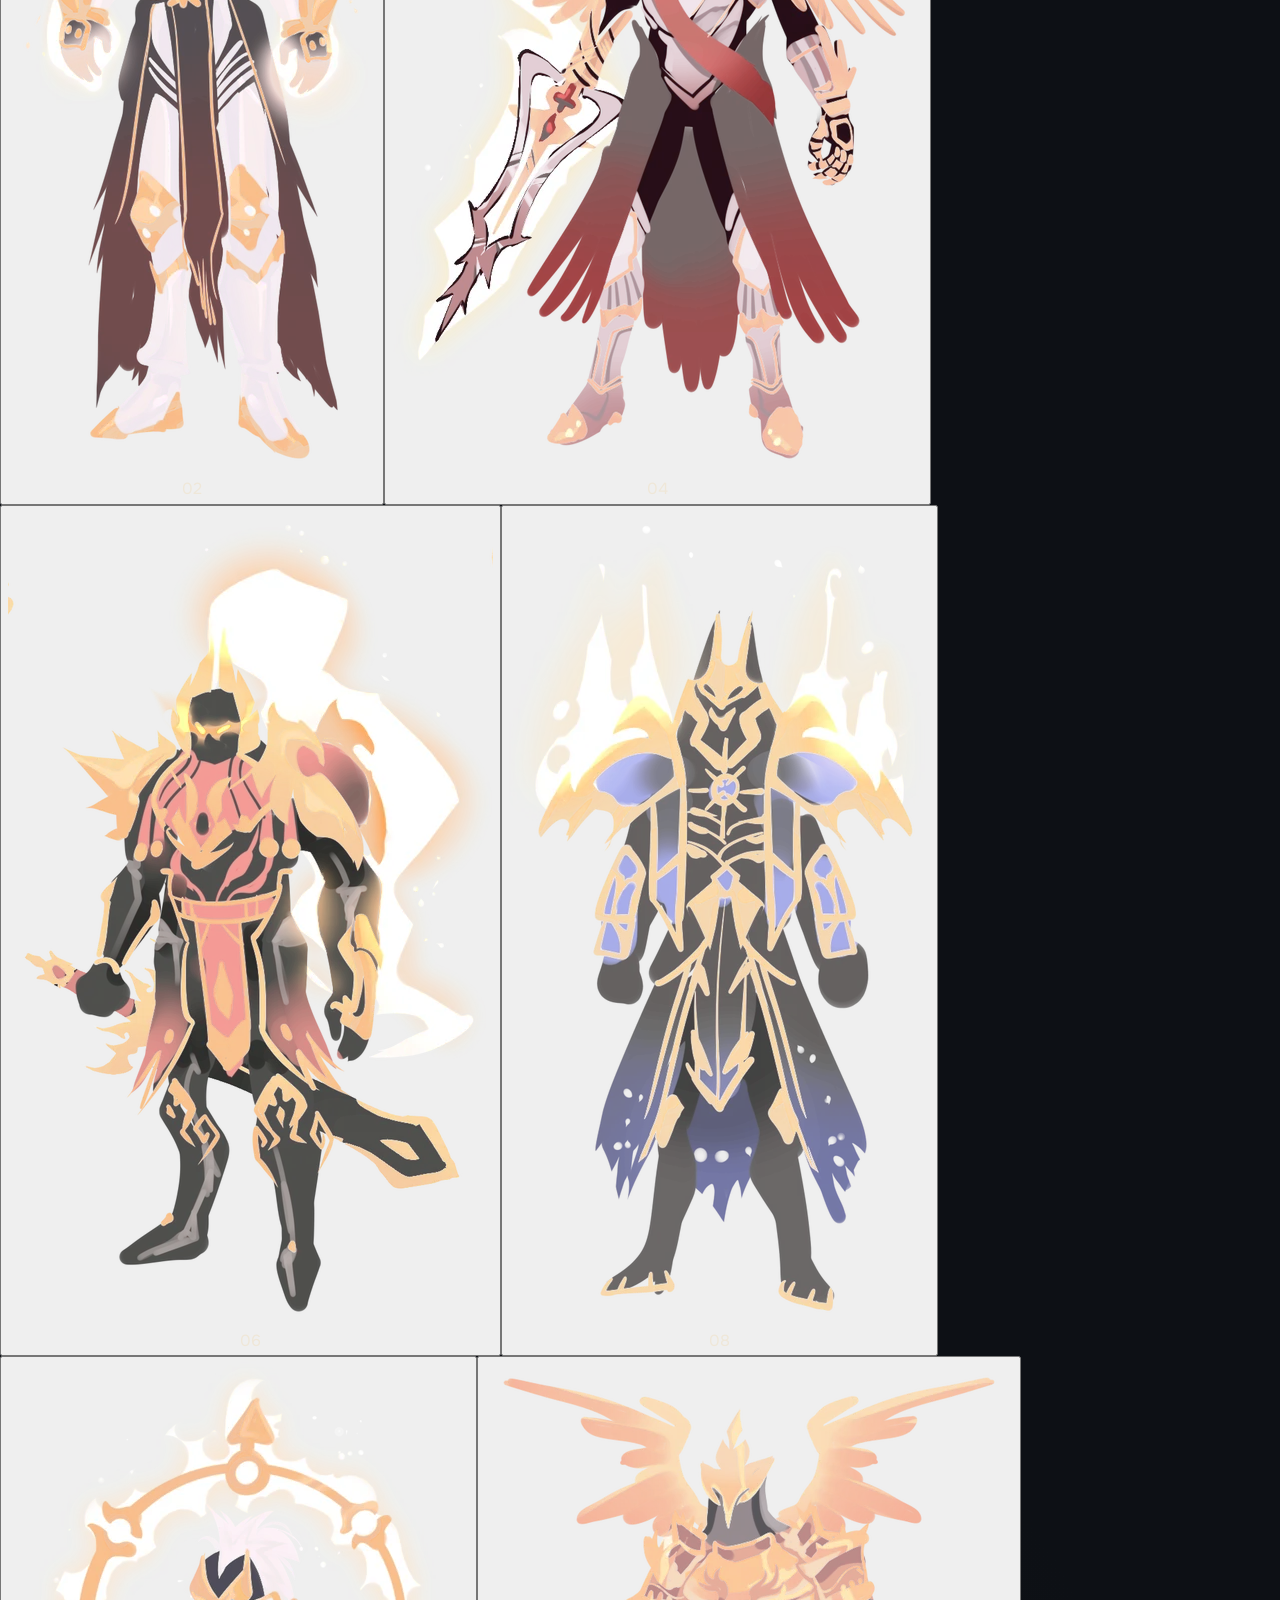
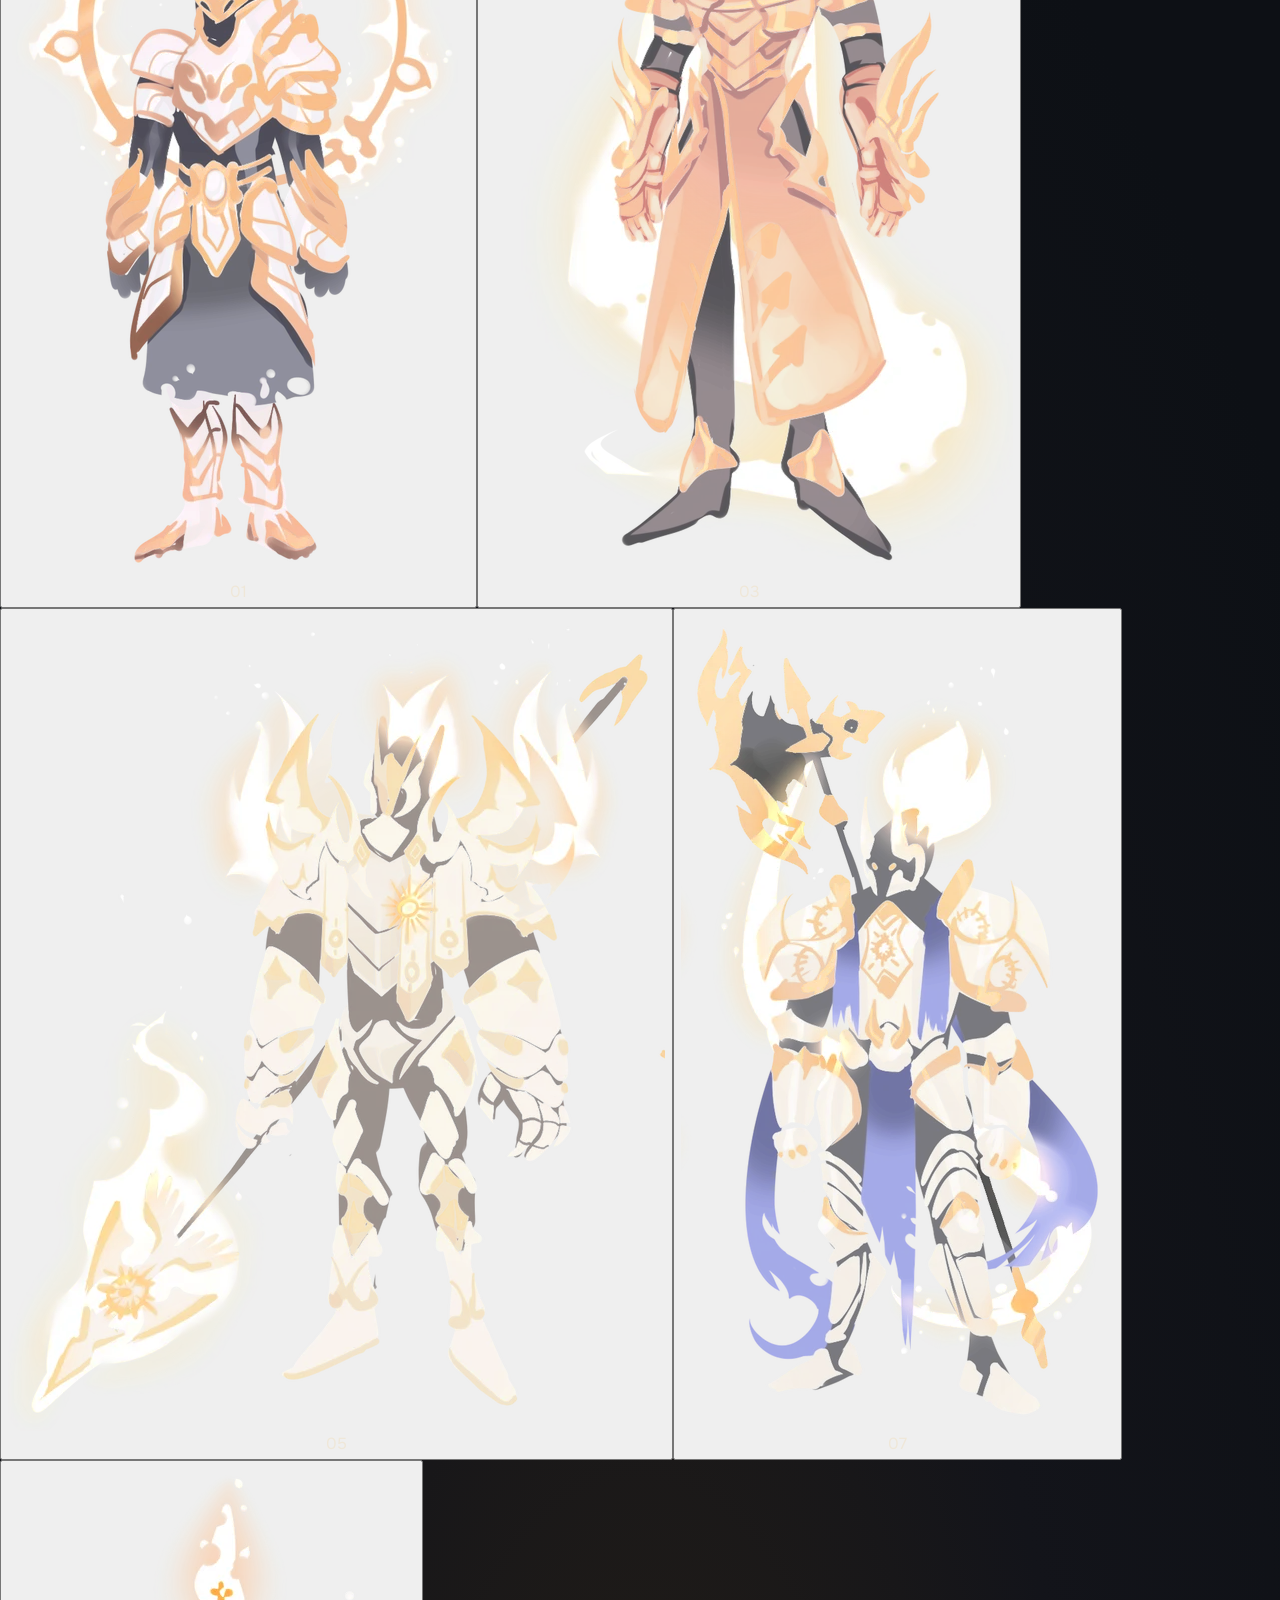
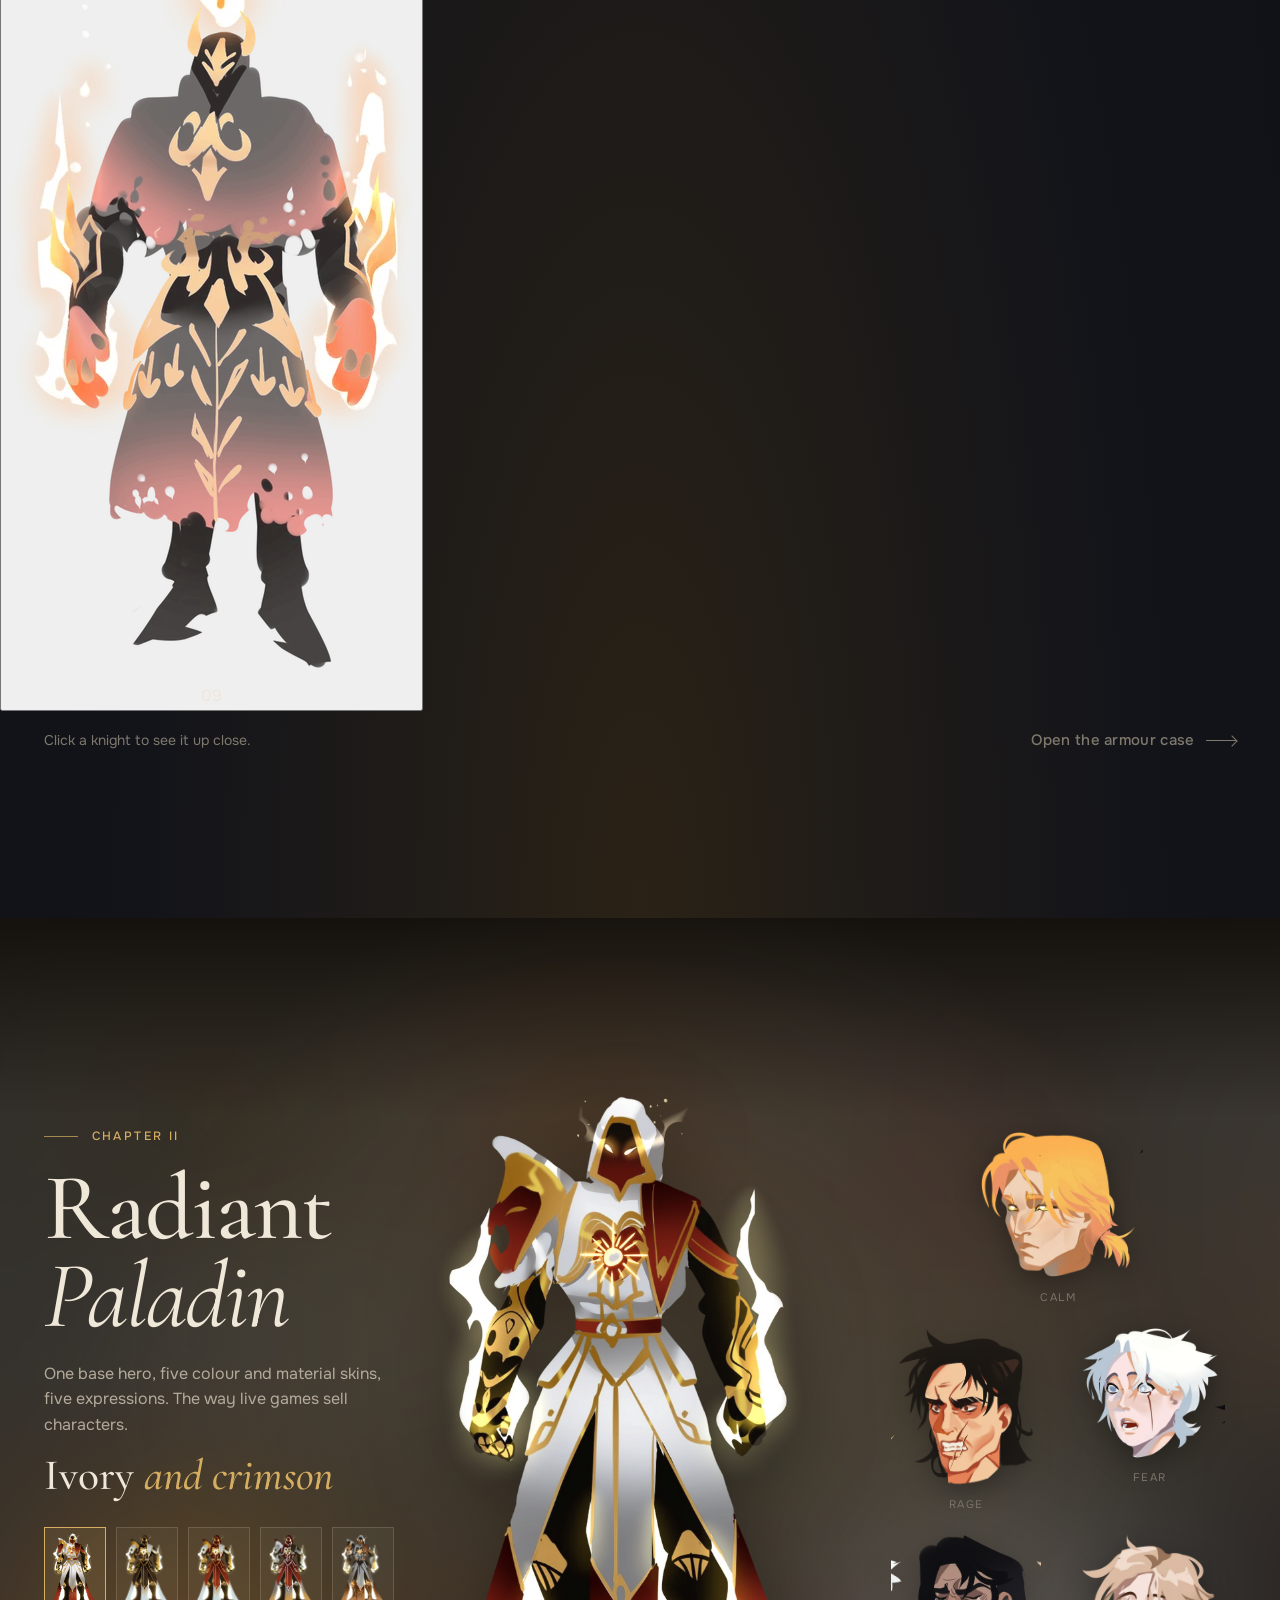
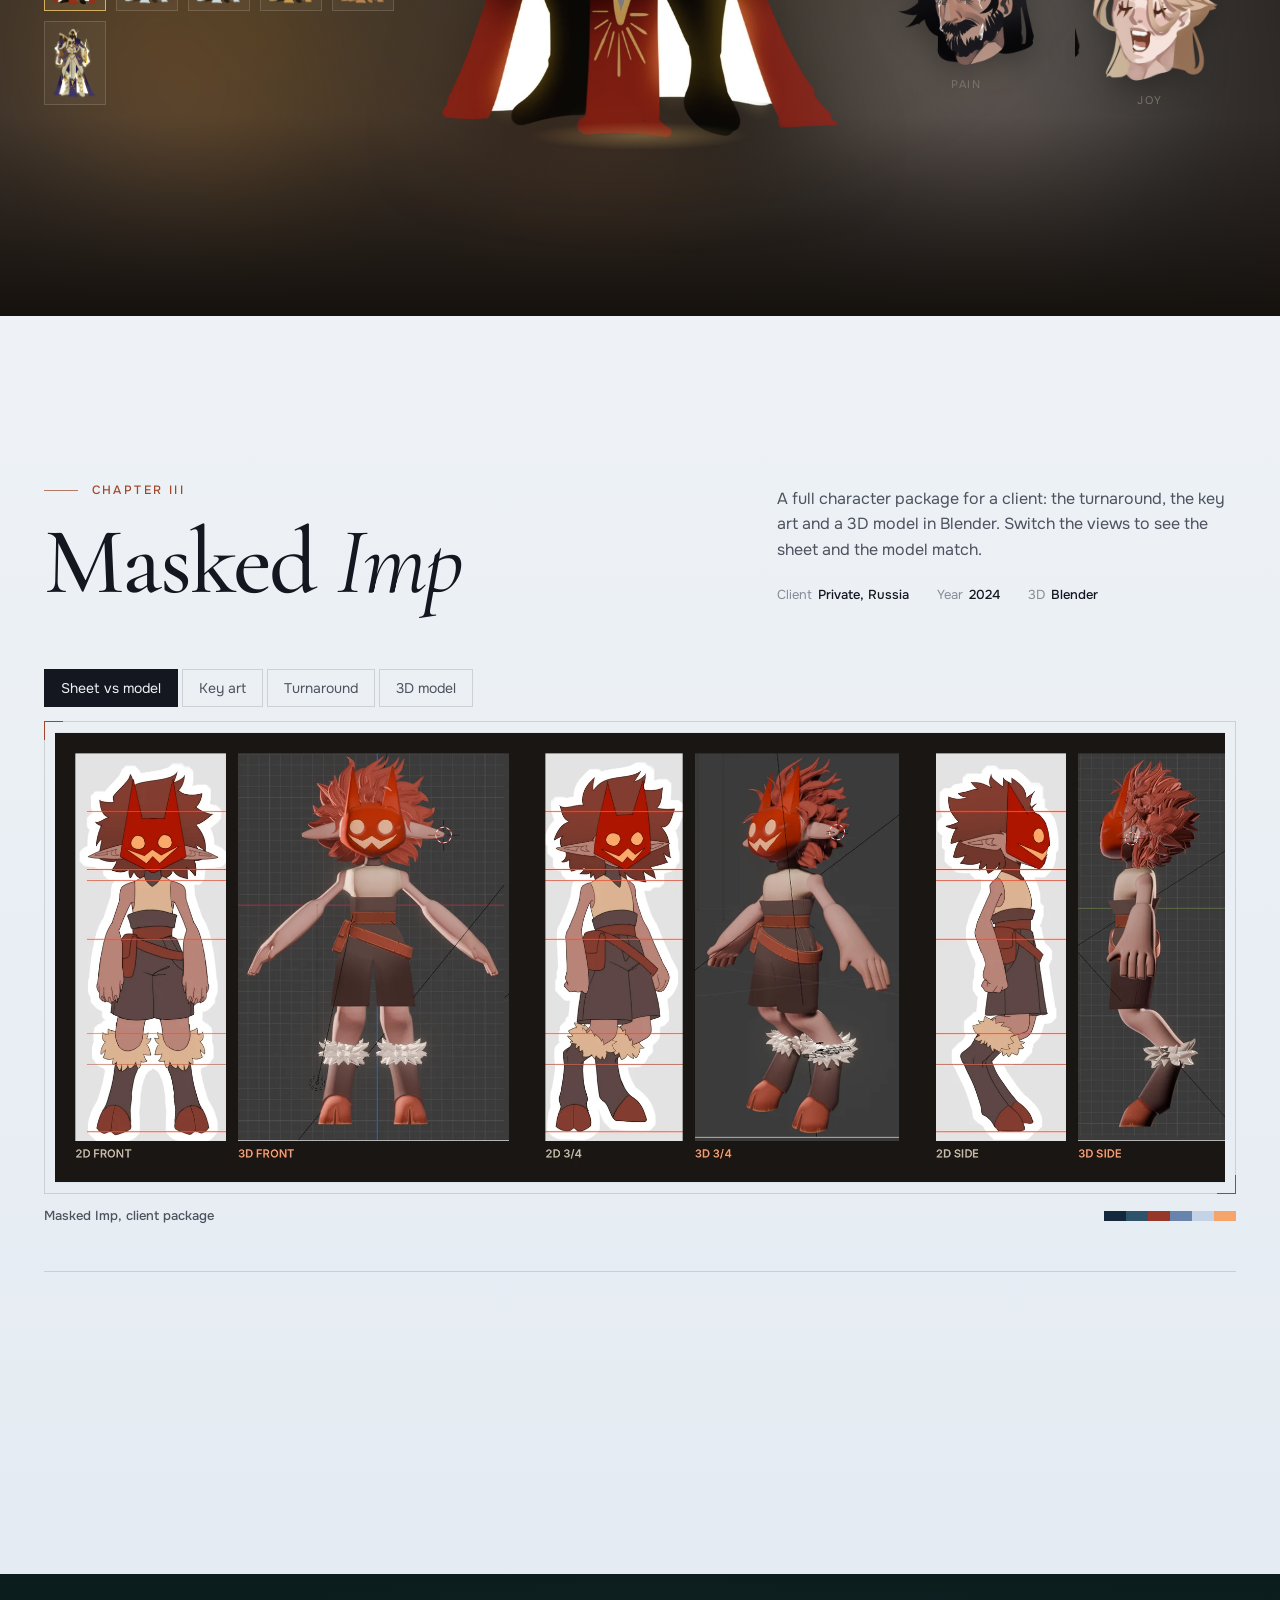
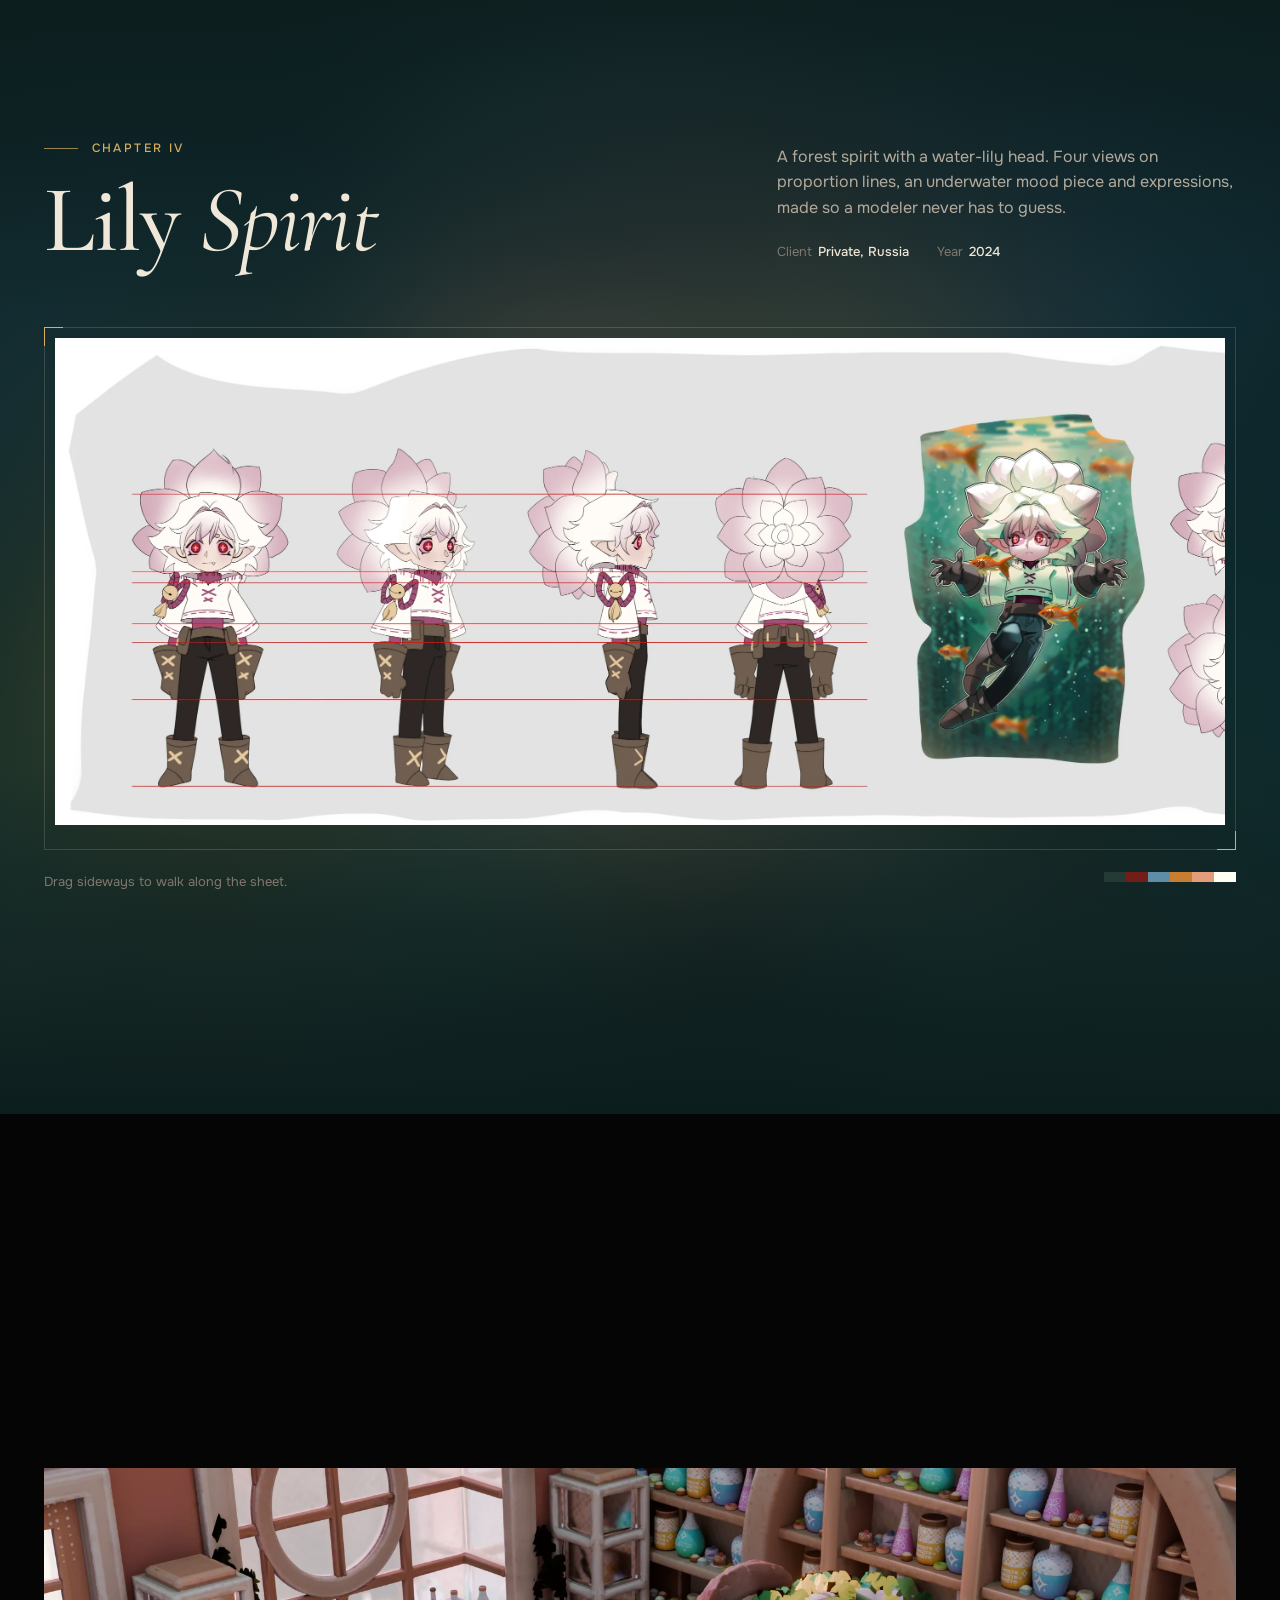
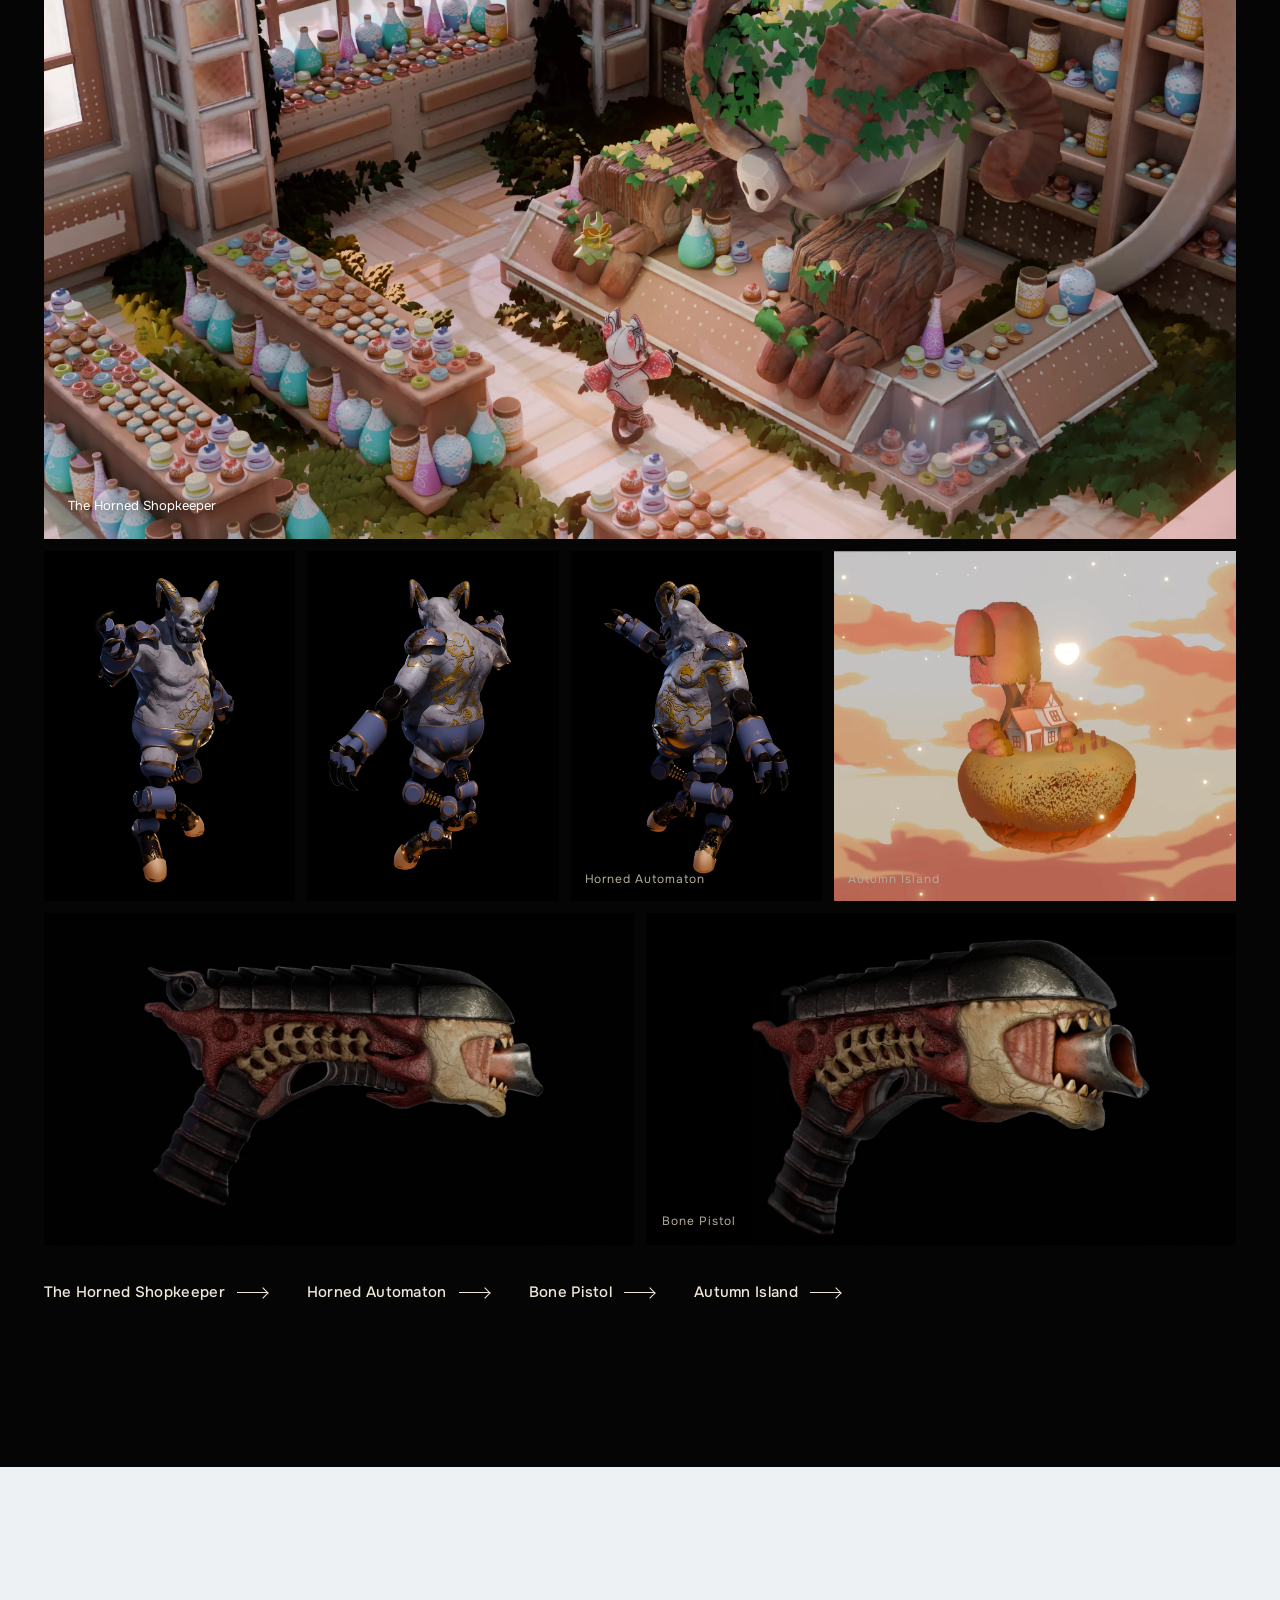
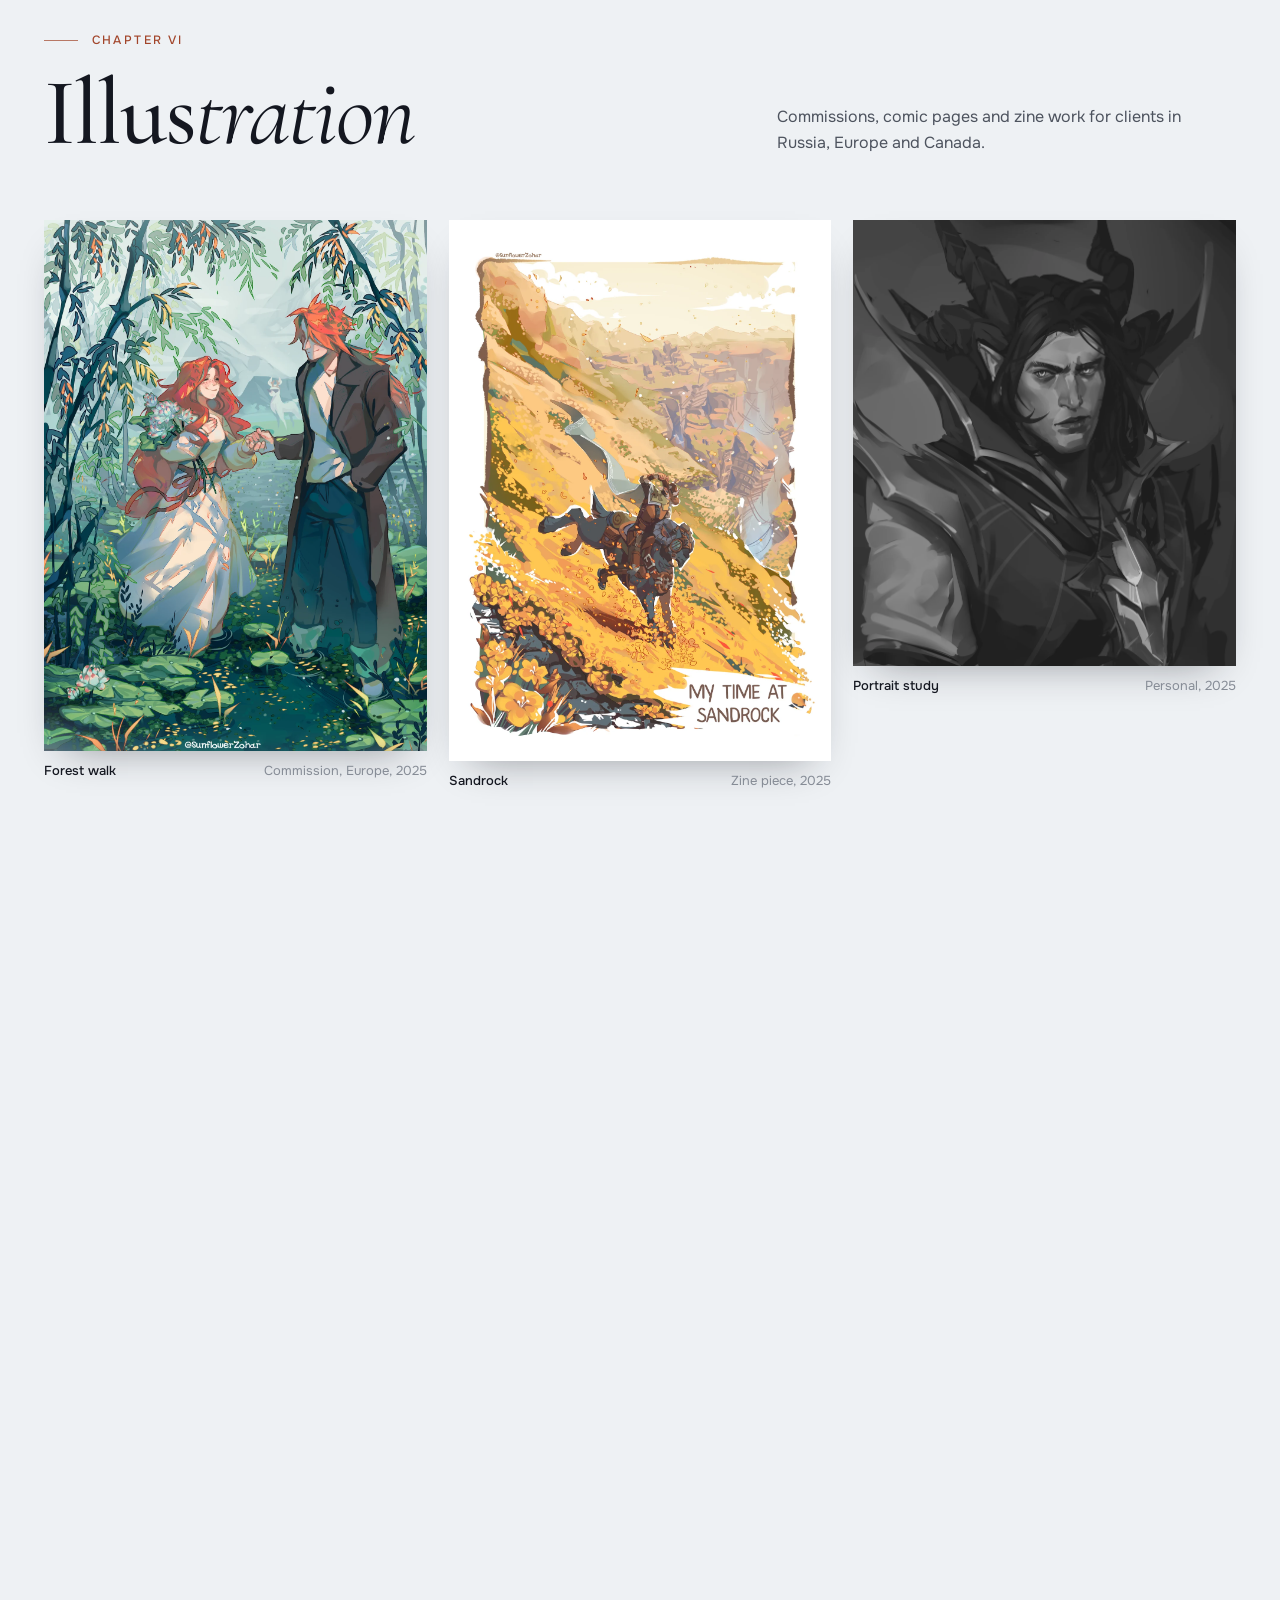
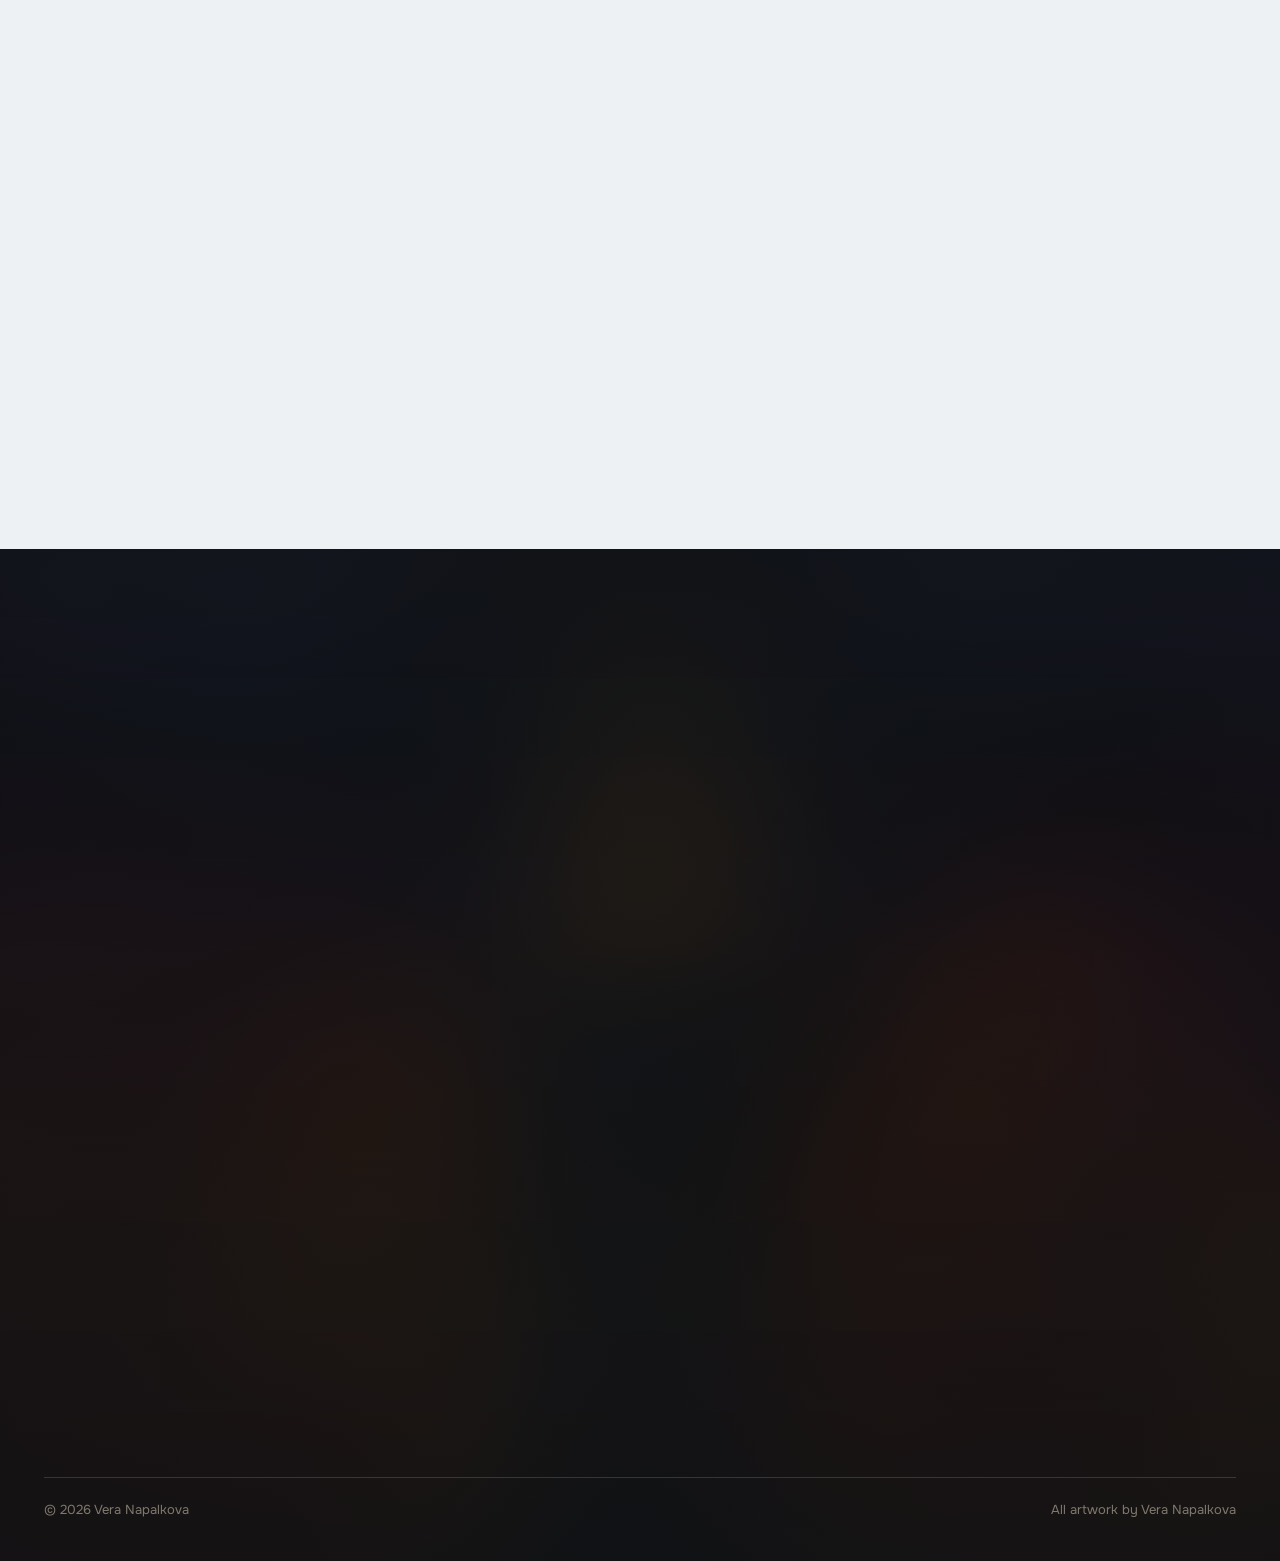
==== commit a9e95b7e: "v4.2: cast back to a lineup, spaced and clickable" ====
--- a/index.html
+++ b/index.html
@@ -16,7 +16,7 @@
 <link rel="preload" href="assets/fonts/cormorant-garamond-latin-wght-normal.woff2" as="font" type="font/woff2" crossorigin>
 <script>try{var l=new URLSearchParams(location.search).get('lang')||localStorage.getItem('vera-lang');if(l==='ru'||l==='en'){document.documentElement.setAttribute('data-lang',l);document.documentElement.lang=l}}catch(e){}</script>
 <link rel="stylesheet" href="assets/css/fonts4.css?v=41">
-<link rel="stylesheet" href="assets/css/v4.css?v=41">
+<link rel="stylesheet" href="assets/css/v4.css?v=42">
 </head>
 <body>
 <a class="skip" href="#main">Skip to content</a>
@@ -52,13 +52,11 @@
   <div class="wrap">
     <div class="ch-head">
       <div class="rv"><p class="label ch-label"><span class="en">Chapter I</span><span class="ru">Глава I</span></p><h2 class="title"><span class="en">The <em>cast</em></span><span class="ru"><em>Герои</em></span></h2></div>
-      <div class="rv d1"><p class="lede"><span class="en">Ten armour concepts from one paladin order. One shared language of gold and light, and a silhouette for each knight you can read in a second.</span><span class="ru">Десять концептов брони одного ордена паладинов. Общие золото и свет, но у каждого рыцаря свой силуэт, который читается за секунду.</span></p></div>
+      <div class="rv d1"><p class="lede"><span class="en">Armour concepts for one paladin order. One shared language of gold and light, and a silhouette for each knight you can read in a second.</span><span class="ru">Концепты брони одного ордена паладинов. Общие золото и свет, но у каждого рыцаря свой силуэт, который читается за секунду.</span></p></div>
     </div>
   </div>
-  <div class="track rv" aria-label="Armour concepts"><article class="kcard" tabindex="0"><span class="k-no">01</span><img src="assets/v4/knight-0.webp" alt="Armour concept 1" loading="lazy" draggable="false"><span class="k-name"><span class="en">Armour concept</span><span class="ru">Концепт брони</span></span></article><article class="kcard" tabindex="0"><span class="k-no">02</span><img src="assets/v4/knight-1.webp" alt="Armour concept 2" loading="lazy" draggable="false"><span class="k-name"><span class="en">Armour concept</span><span class="ru">Концепт брони</span></span></article><article class="kcard" tabindex="0"><span class="k-no">03</span><img src="assets/v4/knight-2.webp" alt="Armour concept 3" loading="lazy" draggable="false"><span class="k-name"><span class="en">Armour concept</span><span class="ru">Концепт брони</span></span></article><article class="kcard" tabindex="0"><span class="k-no">04</span><img src="assets/v4/knight-3.webp" alt="Armour concept 4" loading="lazy" draggable="false"><span class="k-name"><span class="en">Armour concept</span><span class="ru">Концепт брони</span></span></article><article class="kcard" tabindex="0"><span class="k-no">05</span><img src="assets/v4/knight-4.webp" alt="Armour concept 5" loading="lazy" draggable="false"><span class="k-name"><span class="en">Armour concept</span><span class="ru">Концепт брони</span></span></article><article class="kcard" tabindex="0"><span class="k-no">06</span><img src="assets/v4/knight-5.webp" alt="Armour concept 6" loading="lazy" draggable="false"><span class="k-name"><span class="en">Armour concept</span><span class="ru">Концепт брони</span></span></article><article class="kcard" tabindex="0"><span class="k-no">07</span><img src="assets/v4/knight-6.webp" alt="Armour concept 7" loading="lazy" draggable="false"><span class="k-name"><span class="en">Armour concept</span><span class="ru">Концепт брони</span></span></article><article class="kcard" tabindex="0"><span class="k-no">08</span><img src="assets/v4/knight-7.webp" alt="Armour concept 8" loading="lazy" draggable="false"><span class="k-name"><span class="en">Armour concept</span><span class="ru">Концепт брони</span></span></article><article class="kcard" tabindex="0"><span class="k-no">09</span><img src="assets/v4/knight-8.webp" alt="Armour concept 9" loading="lazy" draggable="false"><span class="k-name"><span class="en">Armour concept</span><span class="ru">Концепт брони</span></span></article><article class="kcard" tabindex="0"><span class="k-no">10</span><img src="assets/v4/knight-9.webp" alt="Armour concept 10" loading="lazy" draggable="false"><span class="k-name"><span class="en">Armour concept</span><span class="ru">Концепт брони</span></span></article></div>
-  <div class="wrap cast-foot rv">
-    <div class="track-ui"><button class="tbtn" type="button" data-dir="-1" aria-label="Previous">&#8592;</button><div class="tbar"><i></i></div><button class="tbtn" type="button" data-dir="1" aria-label="Next">&#8594;</button></div>
-    <a class="more" href="project-skins.html"><span class="en">Open the armour case</span><span class="ru">Открыть кейс брони</span><i></i></a>
+  <div class="lineup rv" aria-label="Armour concepts"><div class="formation"><button class="knight back" type="button" style="--x:20%" data-k="1" aria-label="Armour concept 02, open"><img src="assets/v4/knight-1.webp" alt="" loading="lazy" draggable="false"><span>02</span></button><button class="knight back" type="button" style="--x:40%" data-k="3" aria-label="Armour concept 04, open"><img src="assets/v4/knight-3.webp" alt="" loading="lazy" draggable="false"><span>04</span></button><button class="knight back" type="button" style="--x:60%" data-k="5" aria-label="Armour concept 06, open"><img src="assets/v4/knight-5.webp" alt="" loading="lazy" draggable="false"><span>06</span></button><button class="knight back" type="button" style="--x:80%" data-k="7" aria-label="Armour concept 08, open"><img src="assets/v4/knight-7.webp" alt="" loading="lazy" draggable="false"><span>08</span></button><button class="knight front" type="button" style="--x:10%" data-k="0" aria-label="Armour concept 01, open"><img src="assets/v4/knight-0.webp" alt="" loading="lazy" draggable="false"><span>01</span></button><button class="knight front" type="button" style="--x:30%" data-k="2" aria-label="Armour concept 03, open"><img src="assets/v4/knight-2.webp" alt="" loading="lazy" draggable="false"><span>03</span></button><button class="knight front" type="button" style="--x:50%" data-k="4" aria-label="Armour concept 05, open"><img src="assets/v4/knight-4.webp" alt="" loading="lazy" draggable="false"><span>05</span></button><button class="knight front" type="button" style="--x:70%" data-k="6" aria-label="Armour concept 07, open"><img src="assets/v4/knight-6.webp" alt="" loading="lazy" draggable="false"><span>07</span></button><button class="knight front" type="button" style="--x:90%" data-k="8" aria-label="Armour concept 09, open"><img src="assets/v4/knight-8.webp" alt="" loading="lazy" draggable="false"><span>09</span></button></div></div>
+  <div class="wrap cast-foot rv"><span><span class="en">Click a knight to see it up close.</span><span class="ru">Нажмите на рыцаря, чтобы рассмотреть его вблизи.</span></span><a class="more" href="project-skins.html"><span class="en">Open the armour case</span><span class="ru">Открыть кейс брони</span><i></i></a>
   </div>
 </section>
 
@@ -179,6 +177,12 @@
 </section>
 </main>
 
-<script src="assets/js/v4.js?v=41" defer></script>
+<div class="spot" role="dialog" aria-modal="true" aria-label="Armour concept" hidden>
+  <button class="spot-x" type="button" aria-label="Close">×</button>
+  <button class="spot-nav prev" type="button" aria-label="Previous">&#8592;</button>
+  <figure class="spot-fig"><img alt=""><figcaption><span class="spot-no">01</span><span class="en">Armour concept</span><span class="ru">Концепт брони</span><small><span class="en">Radiant order</span><span class="ru">Сияющий орден</span></small></figcaption></figure>
+  <button class="spot-nav next" type="button" aria-label="Next">&#8594;</button>
+</div>
+<script src="assets/js/v4.js?v=42" defer></script>
 </body>
 </html>
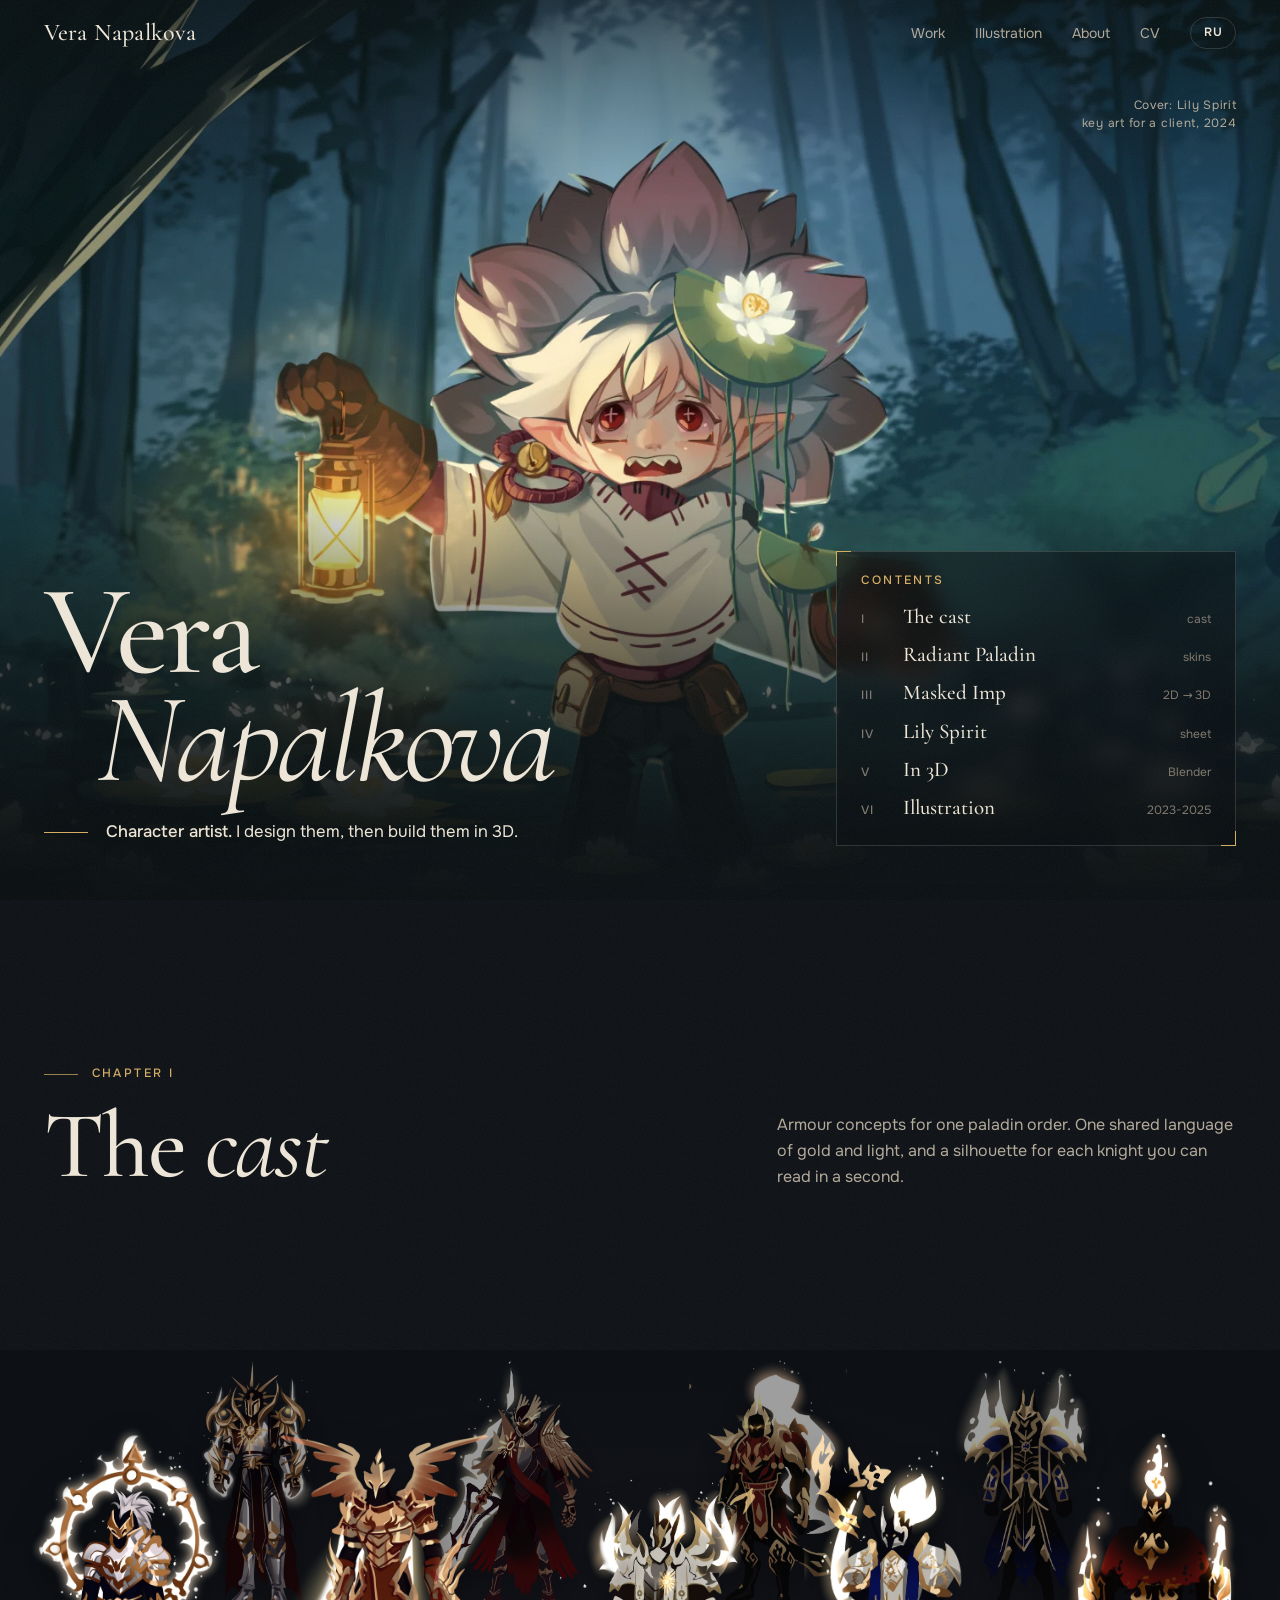
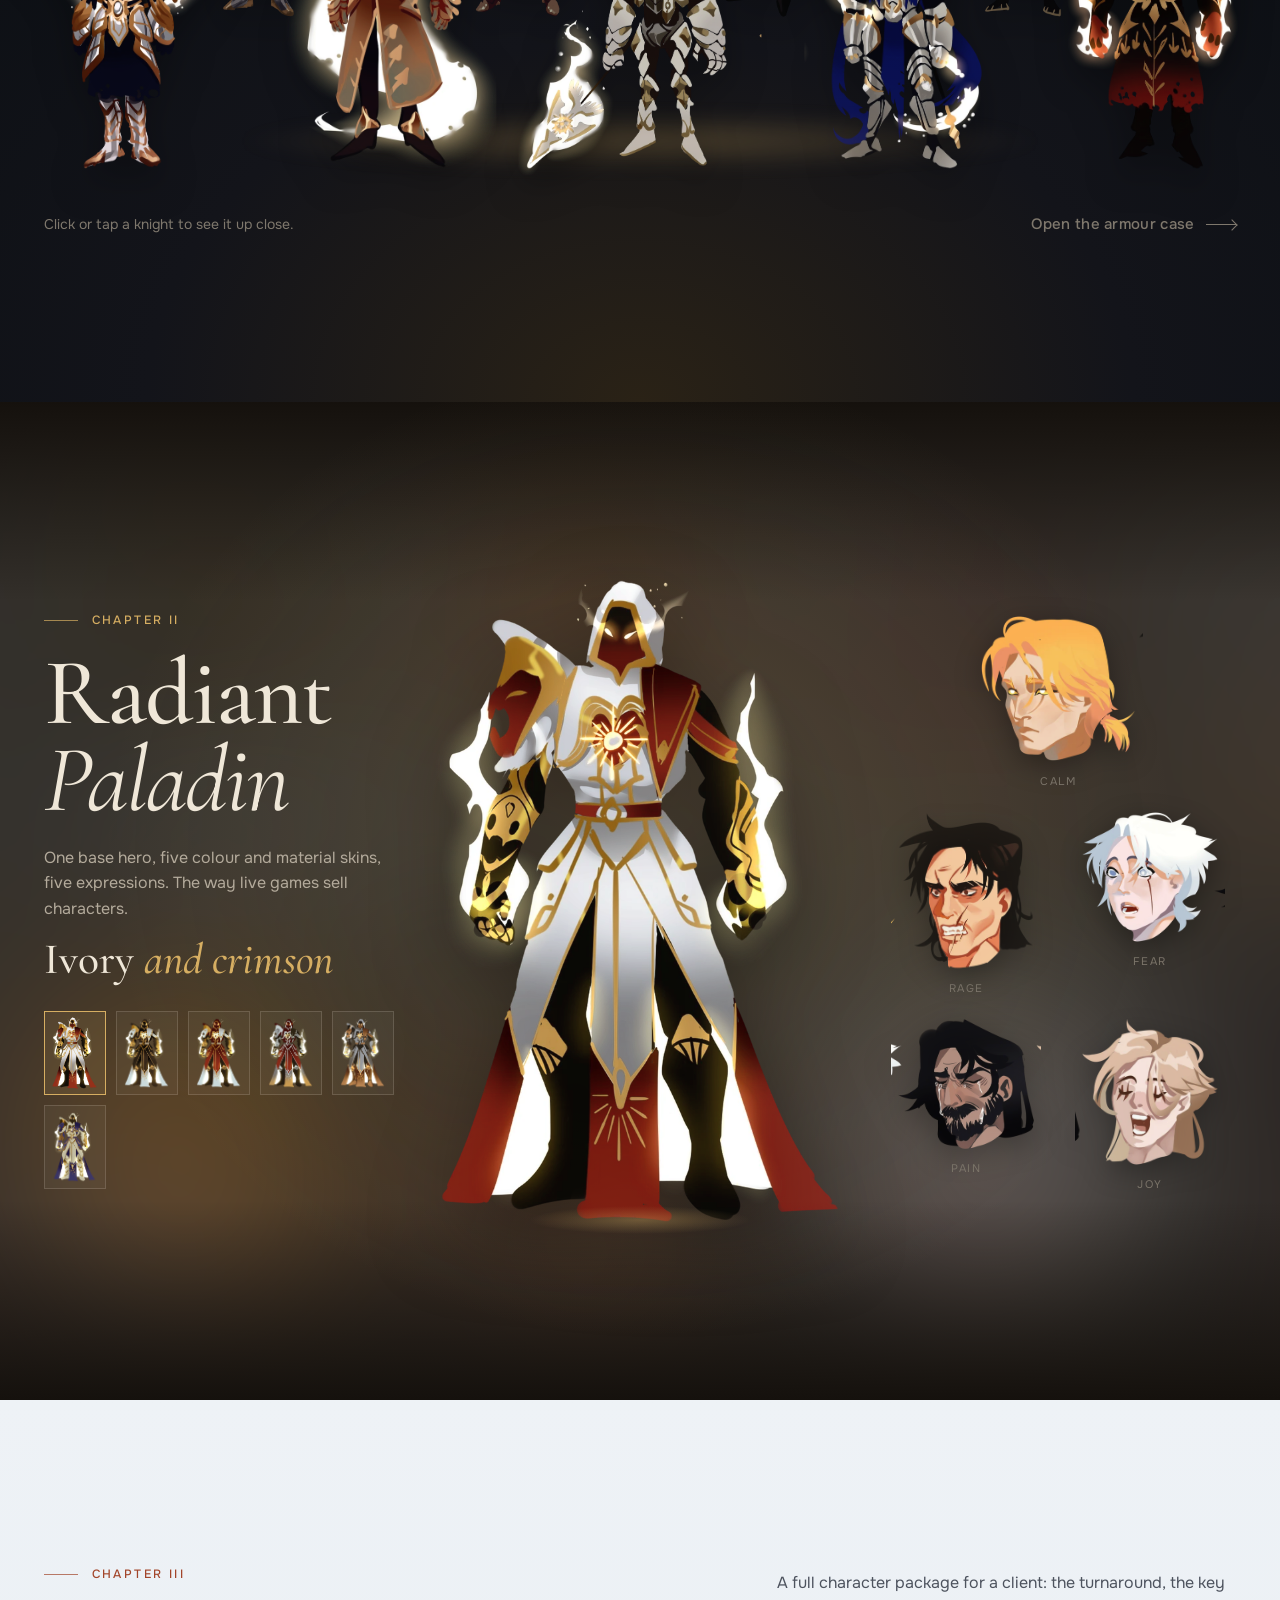
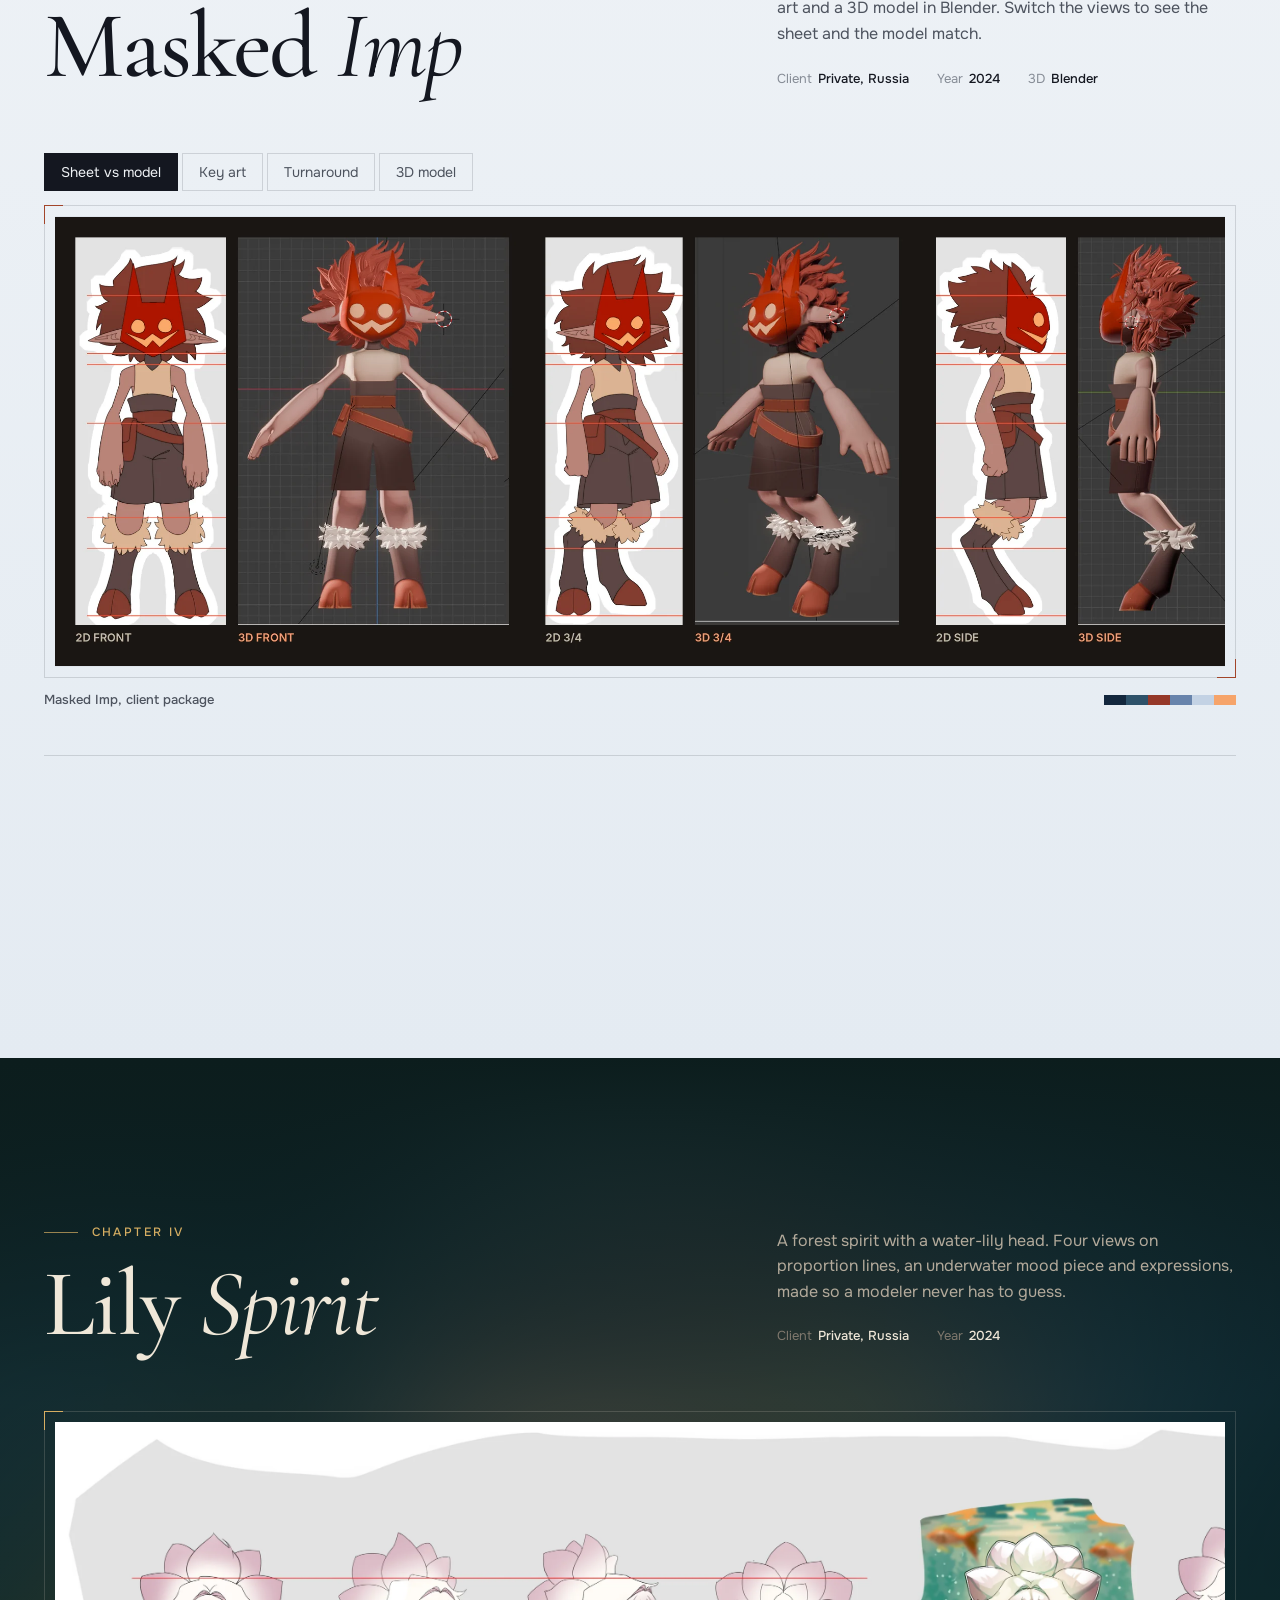
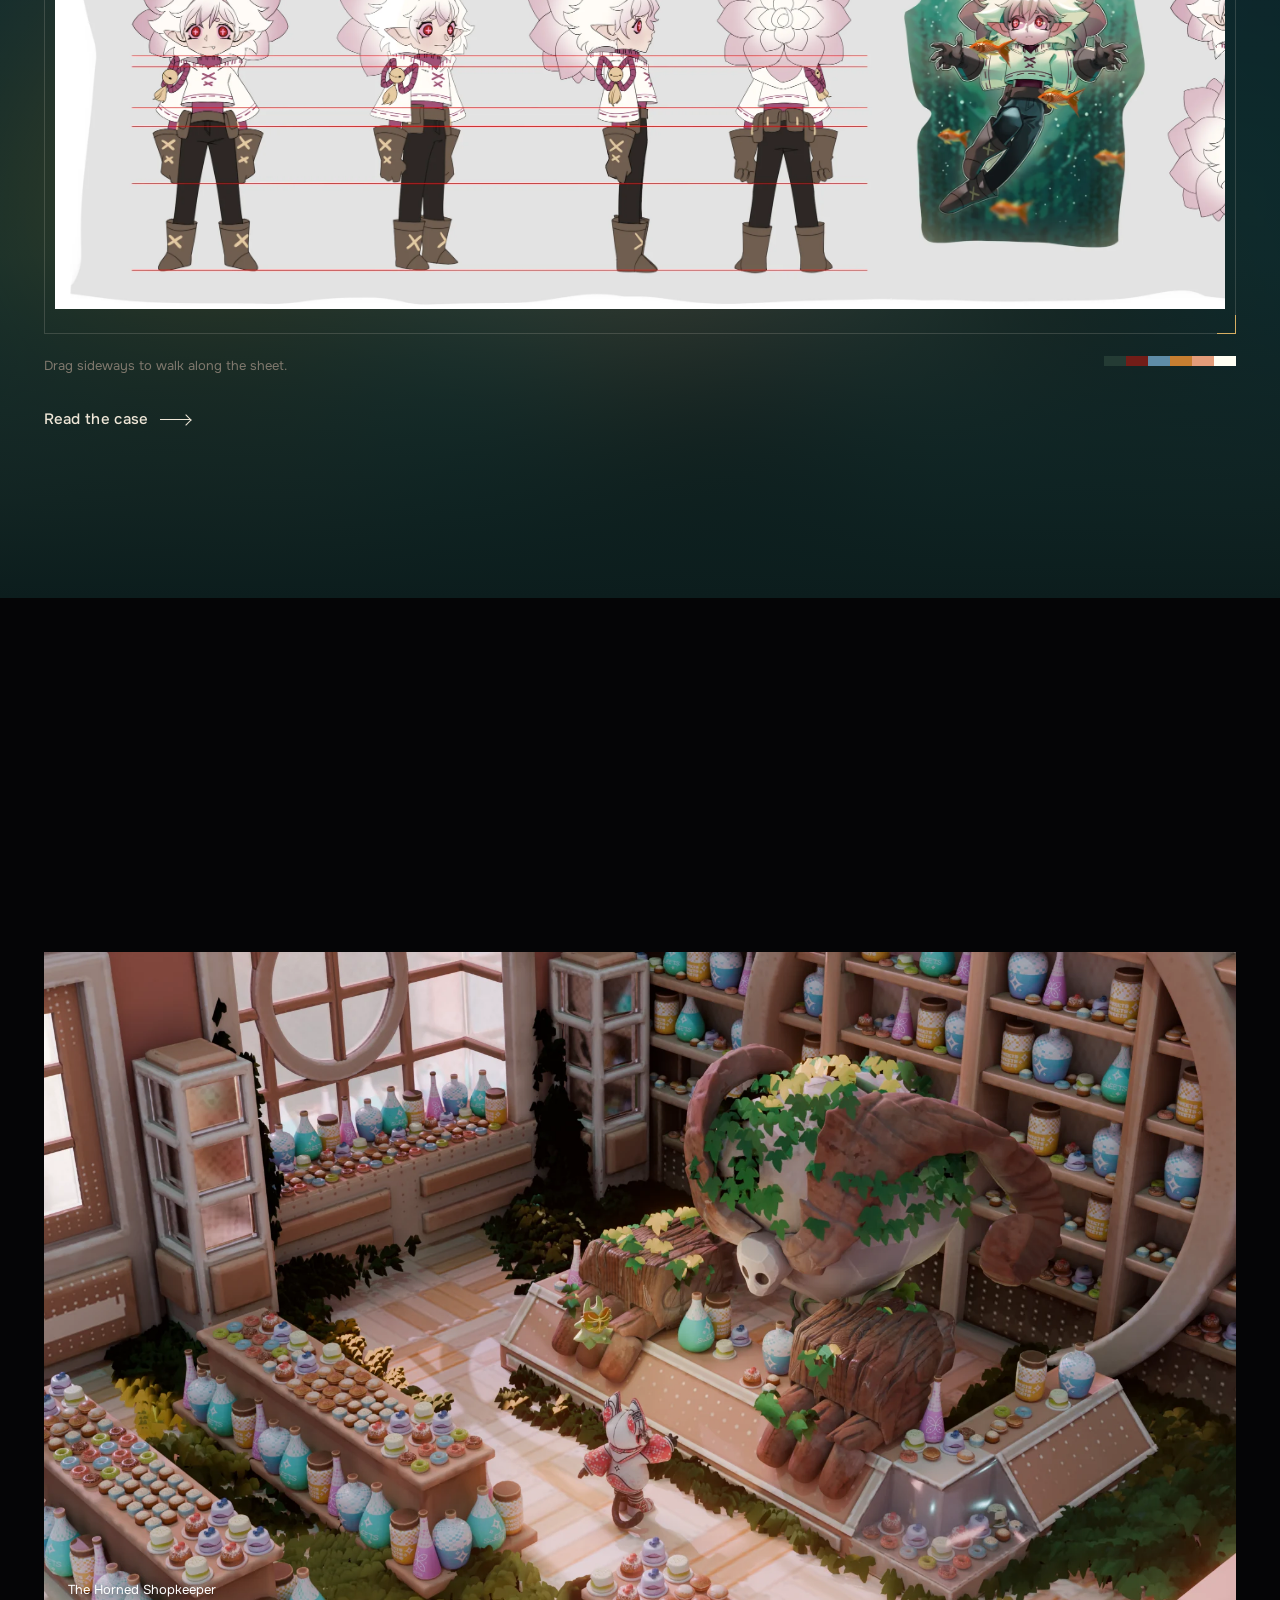
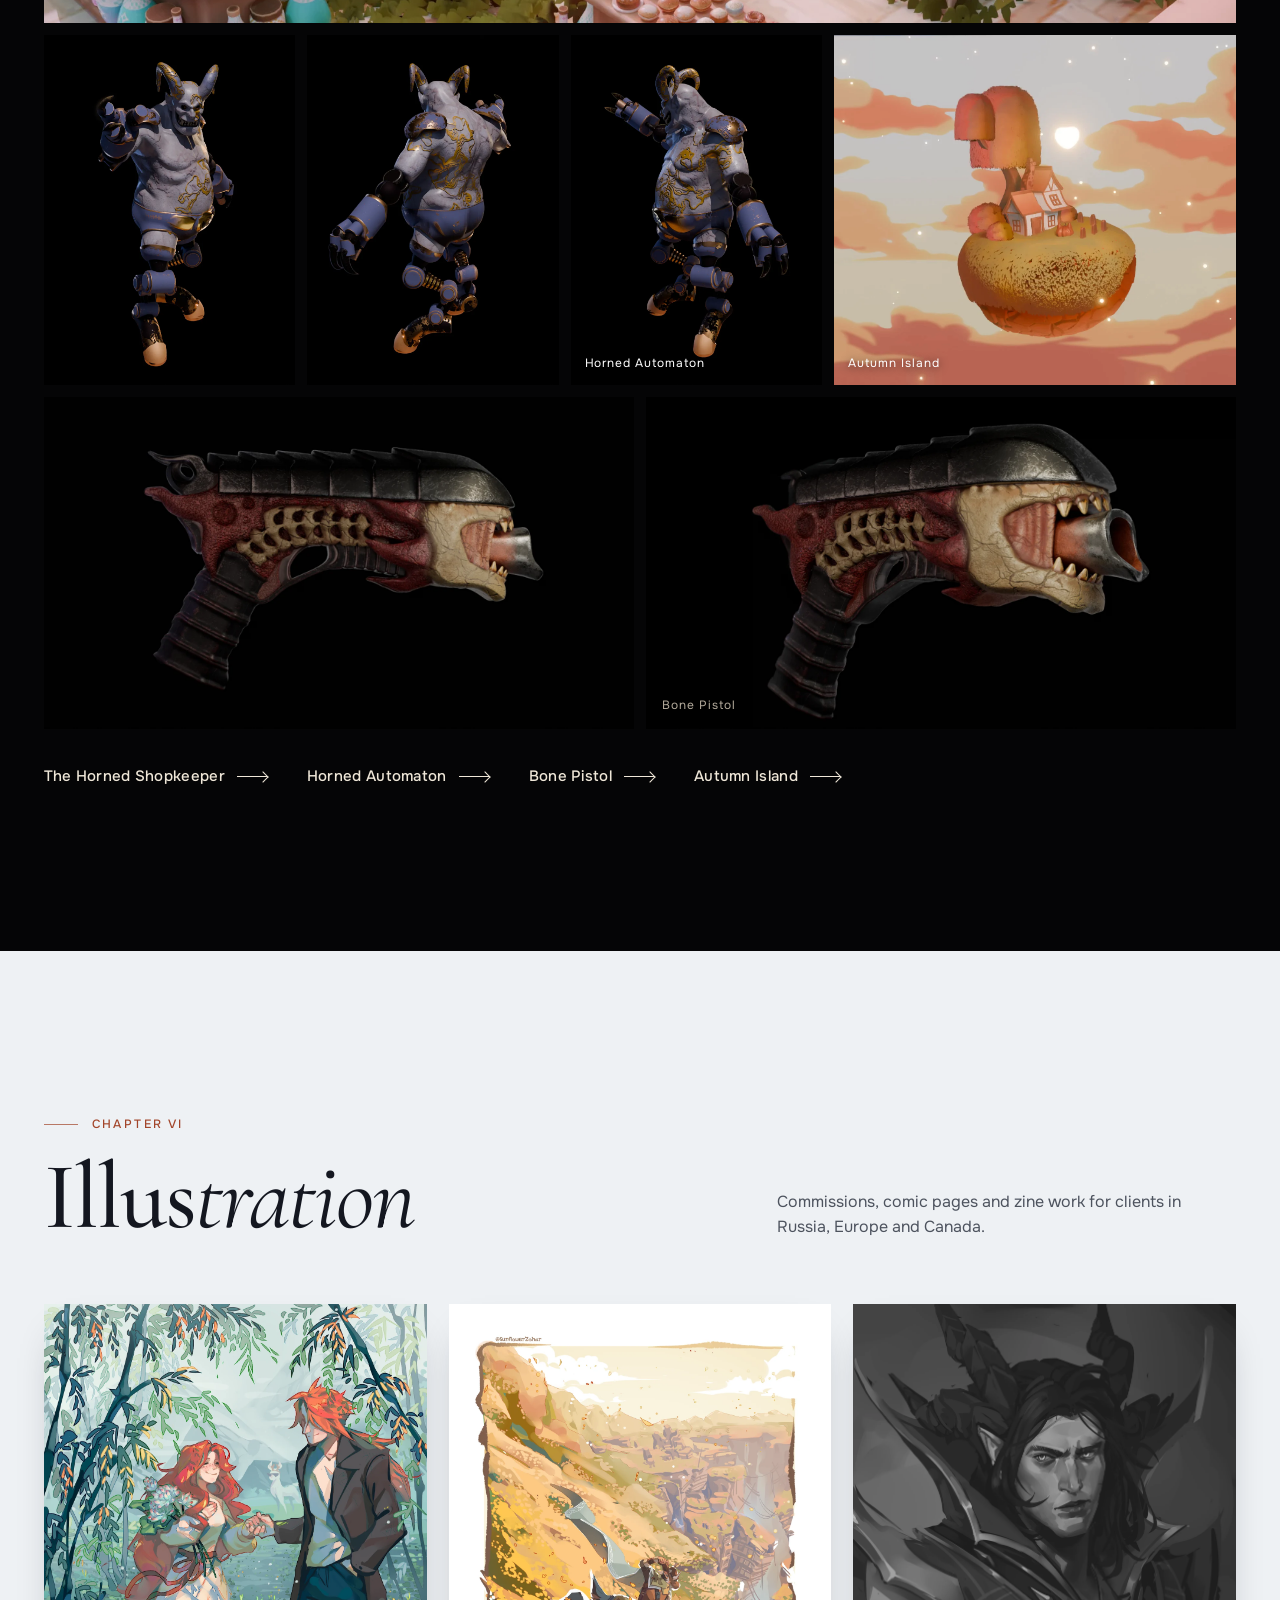
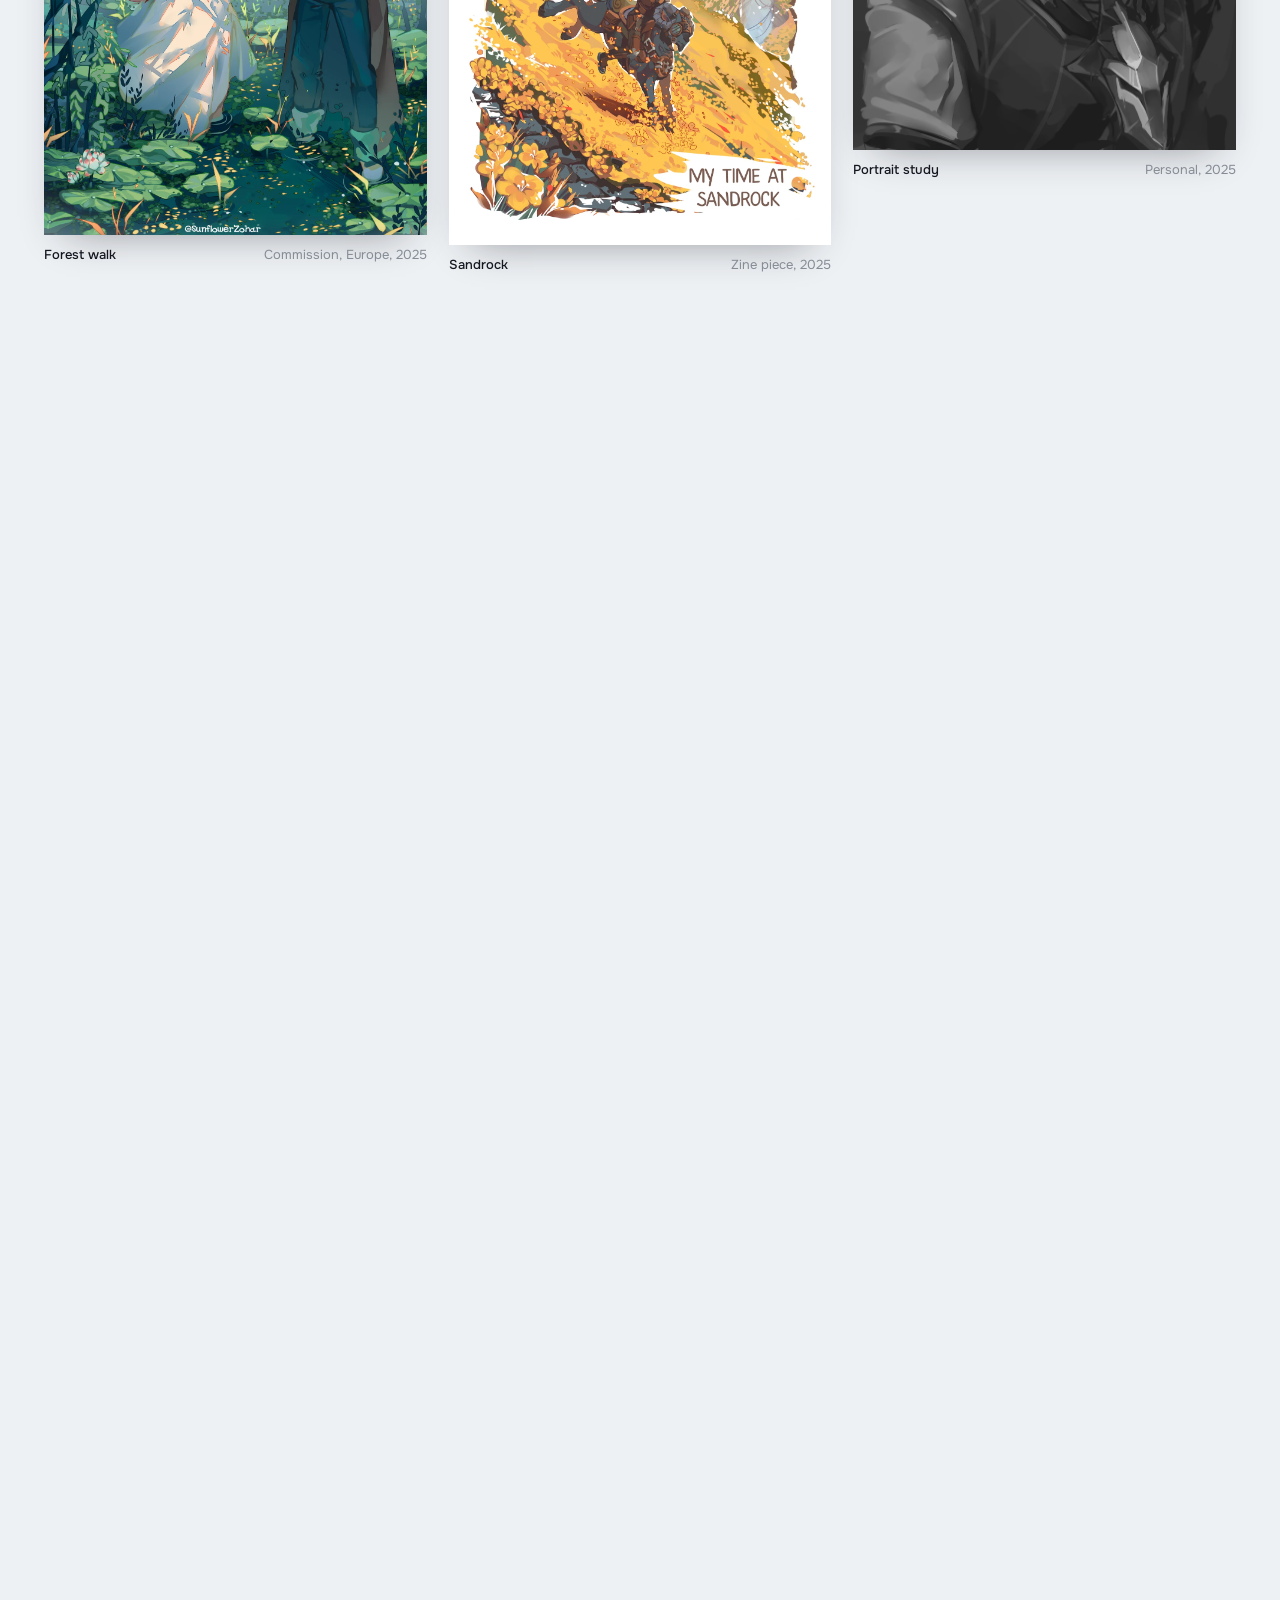
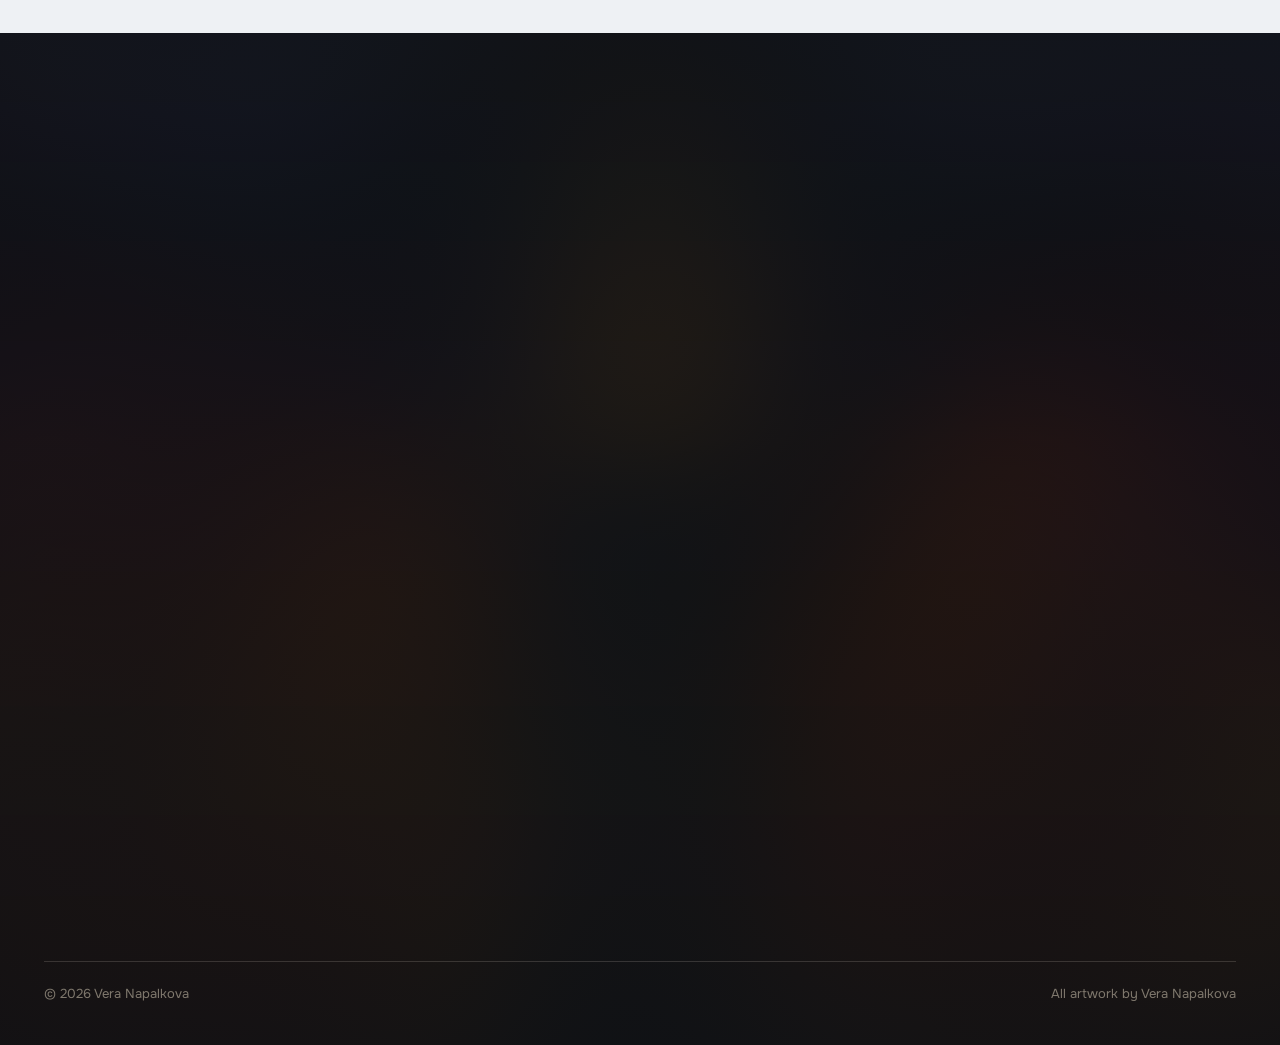
==== commit 30b2758e: "v4.3: natural Russian copy, mobile pass" ====
--- a/index.html
+++ b/index.html
@@ -16,7 +16,7 @@
 <link rel="preload" href="assets/fonts/cormorant-garamond-latin-wght-normal.woff2" as="font" type="font/woff2" crossorigin>
 <script>try{var l=new URLSearchParams(location.search).get('lang')||localStorage.getItem('vera-lang');if(l==='ru'||l==='en'){document.documentElement.setAttribute('data-lang',l);document.documentElement.lang=l}}catch(e){}</script>
 <link rel="stylesheet" href="assets/css/fonts4.css?v=41">
-<link rel="stylesheet" href="assets/css/v4.css?v=42">
+<link rel="stylesheet" href="assets/css/v4.css?v=43">
 </head>
 <body>
 <a class="skip" href="#main">Skip to content</a>
@@ -30,20 +30,20 @@
     <button class="burger" type="button" aria-label="Menu" aria-expanded="false"><span></span><span></span></button>
   </div>
 </div></header>
-<nav class="drawer" aria-label="Chapters"><a href="#cast"><small>I</small><span class="en">The cast</span><span class="ru">Герои</span></a><a href="#skins"><small>II</small><span class="en">Radiant Paladin</span><span class="ru">Radiant Paladin</span></a><a href="#imp"><small>III</small><span class="en">Masked Imp</span><span class="ru">Masked Imp</span></a><a href="#lily"><small>IV</small><span class="en">Lily Spirit</span><span class="ru">Lily Spirit</span></a><a href="#three"><small>V</small><span class="en">In 3D</span><span class="ru">В 3D</span></a><a href="#ill"><small>VI</small><span class="en">Illustration</span><span class="ru">Иллюстрация</span></a><a href="#contact"><small>VII</small><span class="en">Contact</span><span class="ru">Контакты</span></a><a href="cv.html"><small>CV</small><span class="en">Resume</span><span class="ru">Резюме</span></a></nav>
+<nav class="drawer" aria-label="Chapters"><a href="#cast"><small>I</small><span class="en">The cast</span><span class="ru">Герои</span></a><a href="#skins"><small>II</small><span class="en">Radiant Paladin</span><span class="ru">Radiant Paladin</span></a><a href="#imp"><small>III</small><span class="en">Masked Imp</span><span class="ru">Masked Imp</span></a><a href="#lily"><small>IV</small><span class="en">Lily Spirit</span><span class="ru">Lily Spirit</span></a><a href="#three"><small>V</small><span class="en">In 3D</span><span class="ru">В 3D</span></a><a href="#ill"><small>VI</small><span class="en">Illustration</span><span class="ru">Иллюстрации</span></a><a href="#contact"><small>VII</small><span class="en">Contact</span><span class="ru">Контакты</span></a><a href="cv.html"><small>CV</small><span class="en">Resume</span><span class="ru">Резюме</span></a></nav>
 
 <main id="main">
 
 <section class="hero">
   <div class="hero-bg"><img src="assets/images/lily-key-art.webp" alt="Lily Spirit holding a lantern in a night forest pond, key art by Vera Napalkova" fetchpriority="high"></div>
   <div class="flies" aria-hidden="true"></div>
-  <p class="hero-cap"><span class="en">Cover: Lily Spirit</span><span class="ru">Обложка: Lily Spirit</span><br><span class="en">key art for a client, 2024</span><span class="ru">иллюстрация для заказчика, 2024</span></p>
+  <p class="hero-cap"><span class="en">Cover: Lily Spirit</span><span class="ru">На обложке: Lily Spirit</span><br><span class="en">key art for a client, 2024</span><span class="ru">иллюстрация на заказ, 2024</span></p>
   <div class="wrap hero-in">
     <div>
       <h1>Vera <em>Napalkova</em></h1>
       <p class="hero-role"><i class="dash"></i><span class="en"><b>Character artist.</b> I design them, then build them in 3D.</span><span class="ru"><b>Художник по персонажам.</b> Придумываю героев и строю их в 3D.</span></p>
     </div>
-    <nav class="toc" aria-label="Contents"><h2><span class="en">Contents</span><span class="ru">Содержание</span></h2><a href="#cast"><small>I</small><span><span class="en">The cast</span><span class="ru">Герои</span></span><span>cast</span></a><a href="#skins"><small>II</small><span><span class="en">Radiant Paladin</span><span class="ru">Radiant Paladin</span></span><span>skins</span></a><a href="#imp"><small>III</small><span><span class="en">Masked Imp</span><span class="ru">Masked Imp</span></span><span>2D → 3D</span></a><a href="#lily"><small>IV</small><span><span class="en">Lily Spirit</span><span class="ru">Lily Spirit</span></span><span>sheet</span></a><a href="#three"><small>V</small><span><span class="en">In 3D</span><span class="ru">В 3D</span></span><span>Blender</span></a><a href="#ill"><small>VI</small><span><span class="en">Illustration</span><span class="ru">Иллюстрация</span></span><span>2023-2025</span></a></nav>
+    <nav class="toc" aria-label="Contents"><h2><span class="en">Contents</span><span class="ru">Оглавление</span></h2><a href="#cast"><small>I</small><span><span class="en">The cast</span><span class="ru">Герои</span></span><span><span class="en">cast</span><span class="ru">отряд</span></span></a><a href="#skins"><small>II</small><span><span class="en">Radiant Paladin</span><span class="ru">Radiant Paladin</span></span><span><span class="en">skins</span><span class="ru">скины</span></span></a><a href="#imp"><small>III</small><span><span class="en">Masked Imp</span><span class="ru">Masked Imp</span></span><span><span class="en">2D → 3D</span><span class="ru">2D → 3D</span></span></a><a href="#lily"><small>IV</small><span><span class="en">Lily Spirit</span><span class="ru">Lily Spirit</span></span><span><span class="en">sheet</span><span class="ru">лист</span></span></a><a href="#three"><small>V</small><span><span class="en">In 3D</span><span class="ru">В 3D</span></span><span><span class="en">Blender</span><span class="ru">Blender</span></span></a><a href="#ill"><small>VI</small><span><span class="en">Illustration</span><span class="ru">Иллюстрации</span></span><span><span class="en">2023-2025</span><span class="ru">2023-2025</span></span></a></nav>
   </div>
 </section>
 
@@ -52,11 +52,11 @@
   <div class="wrap">
     <div class="ch-head">
       <div class="rv"><p class="label ch-label"><span class="en">Chapter I</span><span class="ru">Глава I</span></p><h2 class="title"><span class="en">The <em>cast</em></span><span class="ru"><em>Герои</em></span></h2></div>
-      <div class="rv d1"><p class="lede"><span class="en">Armour concepts for one paladin order. One shared language of gold and light, and a silhouette for each knight you can read in a second.</span><span class="ru">Концепты брони одного ордена паладинов. Общие золото и свет, но у каждого рыцаря свой силуэт, который читается за секунду.</span></p></div>
+      <div class="rv d1"><p class="lede"><span class="en">Armour concepts for one paladin order. One shared language of gold and light, and a silhouette for each knight you can read in a second.</span><span class="ru">Концепты брони для ордена паладинов. Золото и свет у всех общие, а силуэт у каждого свой и считывается с первого взгляда.</span></p></div>
     </div>
   </div>
-  <div class="lineup rv" aria-label="Armour concepts"><div class="formation"><button class="knight back" type="button" style="--x:20%" data-k="1" aria-label="Armour concept 02, open"><img src="assets/v4/knight-1.webp" alt="" loading="lazy" draggable="false"><span>02</span></button><button class="knight back" type="button" style="--x:40%" data-k="3" aria-label="Armour concept 04, open"><img src="assets/v4/knight-3.webp" alt="" loading="lazy" draggable="false"><span>04</span></button><button class="knight back" type="button" style="--x:60%" data-k="5" aria-label="Armour concept 06, open"><img src="assets/v4/knight-5.webp" alt="" loading="lazy" draggable="false"><span>06</span></button><button class="knight back" type="button" style="--x:80%" data-k="7" aria-label="Armour concept 08, open"><img src="assets/v4/knight-7.webp" alt="" loading="lazy" draggable="false"><span>08</span></button><button class="knight front" type="button" style="--x:10%" data-k="0" aria-label="Armour concept 01, open"><img src="assets/v4/knight-0.webp" alt="" loading="lazy" draggable="false"><span>01</span></button><button class="knight front" type="button" style="--x:30%" data-k="2" aria-label="Armour concept 03, open"><img src="assets/v4/knight-2.webp" alt="" loading="lazy" draggable="false"><span>03</span></button><button class="knight front" type="button" style="--x:50%" data-k="4" aria-label="Armour concept 05, open"><img src="assets/v4/knight-4.webp" alt="" loading="lazy" draggable="false"><span>05</span></button><button class="knight front" type="button" style="--x:70%" data-k="6" aria-label="Armour concept 07, open"><img src="assets/v4/knight-6.webp" alt="" loading="lazy" draggable="false"><span>07</span></button><button class="knight front" type="button" style="--x:90%" data-k="8" aria-label="Armour concept 09, open"><img src="assets/v4/knight-8.webp" alt="" loading="lazy" draggable="false"><span>09</span></button></div></div>
-  <div class="wrap cast-foot rv"><span><span class="en">Click a knight to see it up close.</span><span class="ru">Нажмите на рыцаря, чтобы рассмотреть его вблизи.</span></span><a class="more" href="project-skins.html"><span class="en">Open the armour case</span><span class="ru">Открыть кейс брони</span><i></i></a>
+  <div class="lineup rv" aria-label="Armour concepts"><div class="formation"><button class="knight back" type="button" style="--x:20%;order:1" data-k="1" aria-label="Armour concept 02, open"><img src="assets/v4/knight-1.webp" alt="" loading="lazy" draggable="false"><span>02</span></button><button class="knight back" type="button" style="--x:40%;order:3" data-k="3" aria-label="Armour concept 04, open"><img src="assets/v4/knight-3.webp" alt="" loading="lazy" draggable="false"><span>04</span></button><button class="knight back" type="button" style="--x:60%;order:5" data-k="5" aria-label="Armour concept 06, open"><img src="assets/v4/knight-5.webp" alt="" loading="lazy" draggable="false"><span>06</span></button><button class="knight back" type="button" style="--x:80%;order:7" data-k="7" aria-label="Armour concept 08, open"><img src="assets/v4/knight-7.webp" alt="" loading="lazy" draggable="false"><span>08</span></button><button class="knight front" type="button" style="--x:10%;order:0" data-k="0" aria-label="Armour concept 01, open"><img src="assets/v4/knight-0.webp" alt="" loading="lazy" draggable="false"><span>01</span></button><button class="knight front" type="button" style="--x:30%;order:2" data-k="2" aria-label="Armour concept 03, open"><img src="assets/v4/knight-2.webp" alt="" loading="lazy" draggable="false"><span>03</span></button><button class="knight front" type="button" style="--x:50%;order:4" data-k="4" aria-label="Armour concept 05, open"><img src="assets/v4/knight-4.webp" alt="" loading="lazy" draggable="false"><span>05</span></button><button class="knight front" type="button" style="--x:70%;order:6" data-k="6" aria-label="Armour concept 07, open"><img src="assets/v4/knight-6.webp" alt="" loading="lazy" draggable="false"><span>07</span></button><button class="knight front" type="button" style="--x:90%;order:8" data-k="8" aria-label="Armour concept 09, open"><img src="assets/v4/knight-8.webp" alt="" loading="lazy" draggable="false"><span>09</span></button></div></div>
+  <div class="wrap cast-foot rv"><span><span class="en">Click or tap a knight to see it up close.</span><span class="ru">Нажмите на рыцаря, чтобы рассмотреть поближе.</span></span><a class="more" href="project-skins.html"><span class="en">Open the armour case</span><span class="ru">Открыть кейс брони</span><i></i></a>
   </div>
 </section>
 
@@ -67,9 +67,9 @@
       <div class="rv">
         <p class="label ch-label"><span class="en">Chapter II</span><span class="ru">Глава II</span></p>
         <h2 class="title" style="margin-top:20px">Radiant<br><em>Paladin</em></h2>
-        <p class="lede" style="margin-top:22px;color:var(--t2)"><span class="en">One base hero, five colour and material skins, five expressions. The way live games sell characters.</span><span class="ru">Один базовый герой, пять скинов по цвету и материалу, пять эмоций. Ровно так живые игры продают персонажей.</span></p>
+        <p class="lede" style="margin-top:22px;color:var(--t2)"><span class="en">One base hero, five colour and material skins, five expressions. The way live games sell characters.</span><span class="ru">Один базовый герой, пять скинов в разных цветах и материалах и пять эмоций. Именно так персонажей монетизируют в играх-сервисах.</span></p>
         <p class="skin-name" aria-live="polite">Ivory <em>and crimson</em></p>
-        <div class="skin-pick" role="group" aria-label="Choose a skin"><button type="button" data-skin="0" data-en="Ivory <em>and crimson</em>" data-ru="Слоновая кость <em>и багрянец</em>" aria-pressed="true" aria-label="Base"><img src="assets/v4/skin-0.webp" alt="" loading="lazy"></button><button type="button" data-skin="1" data-en="Black <em>and gold</em>" data-ru="Чёрный <em>и золото</em>" aria-pressed="false" aria-label="Black"><img src="assets/v4/skin-1.webp" alt="" loading="lazy"></button><button type="button" data-skin="2" data-en="Crimson <em>and ivory</em>" data-ru="Багрянец <em>и кость</em>" aria-pressed="false" aria-label="Crimson"><img src="assets/v4/skin-2.webp" alt="" loading="lazy"></button><button type="button" data-skin="3" data-en="Wine <em>and silver</em>" data-ru="Вино <em>и серебро</em>" aria-pressed="false" aria-label="Wine"><img src="assets/v4/skin-3.webp" alt="" loading="lazy"></button><button type="button" data-skin="4" data-en="Steel <em>and bronze</em>" data-ru="Сталь <em>и бронза</em>" aria-pressed="false" aria-label="Steel"><img src="assets/v4/skin-4.webp" alt="" loading="lazy"></button><button type="button" data-skin="5" data-en="Ivory <em>and royal blue</em>" data-ru="Кость <em>и синий</em>" aria-pressed="false" aria-label="Royal"><img src="assets/v4/skin-5.webp" alt="" loading="lazy"></button></div>
+        <div class="skin-pick" role="group" aria-label="Choose a skin"><button type="button" data-skin="0" data-en="Ivory <em>and crimson</em>" data-ru="Белый <em>с багровым</em>" aria-pressed="true" aria-label="Base"><img src="assets/v4/skin-0.webp" alt="" loading="lazy"></button><button type="button" data-skin="1" data-en="Black <em>and gold</em>" data-ru="Чёрный <em>с золотом</em>" aria-pressed="false" aria-label="Black"><img src="assets/v4/skin-1.webp" alt="" loading="lazy"></button><button type="button" data-skin="2" data-en="Crimson <em>and ivory</em>" data-ru="Багровый <em>с белым</em>" aria-pressed="false" aria-label="Crimson"><img src="assets/v4/skin-2.webp" alt="" loading="lazy"></button><button type="button" data-skin="3" data-en="Wine <em>and silver</em>" data-ru="Винный <em>с серебром</em>" aria-pressed="false" aria-label="Wine"><img src="assets/v4/skin-3.webp" alt="" loading="lazy"></button><button type="button" data-skin="4" data-en="Steel <em>and bronze</em>" data-ru="Сталь <em>с бронзой</em>" aria-pressed="false" aria-label="Steel"><img src="assets/v4/skin-4.webp" alt="" loading="lazy"></button><button type="button" data-skin="5" data-en="Ivory <em>and royal blue</em>" data-ru="Белый <em>с синим</em>" aria-pressed="false" aria-label="Royal"><img src="assets/v4/skin-5.webp" alt="" loading="lazy"></button></div>
       </div>
       <div class="stage-fig rv d1"><img src="assets/v4/skin-0.webp" data-skin="0" alt="Radiant Paladin, Base skin" class="on"><img src="assets/v4/skin-1.webp" data-skin="1" alt="Radiant Paladin, Black skin" loading="lazy"><img src="assets/v4/skin-2.webp" data-skin="2" alt="Radiant Paladin, Crimson skin" loading="lazy"><img src="assets/v4/skin-3.webp" data-skin="3" alt="Radiant Paladin, Wine skin" loading="lazy"><img src="assets/v4/skin-4.webp" data-skin="4" alt="Radiant Paladin, Steel skin" loading="lazy"><img src="assets/v4/skin-5.webp" data-skin="5" alt="Radiant Paladin, Royal skin" loading="lazy"></div>
       <div class="faces rv d2"><figure><img src="assets/v4/head-0.webp" alt="Expression study" loading="lazy"><figcaption><span class="en">Calm</span><span class="ru">Спокойствие</span></figcaption></figure><figure><img src="assets/v4/head-1.webp" alt="Expression study" loading="lazy"><figcaption><span class="en">Rage</span><span class="ru">Ярость</span></figcaption></figure><figure><img src="assets/v4/head-2.webp" alt="Expression study" loading="lazy"><figcaption><span class="en">Fear</span><span class="ru">Страх</span></figcaption></figure><figure><img src="assets/v4/head-3.webp" alt="Expression study" loading="lazy"><figcaption><span class="en">Pain</span><span class="ru">Боль</span></figcaption></figure><figure><img src="assets/v4/head-4.webp" alt="Expression study" loading="lazy"><figcaption><span class="en">Joy</span><span class="ru">Радость</span></figcaption></figure></div>
@@ -81,13 +81,13 @@
   <div class="wrap">
     <div class="ch-head">
       <div class="rv"><p class="label ch-label"><span class="en">Chapter III</span><span class="ru">Глава III</span></p><h2 class="title">Masked <em>Imp</em></h2></div>
-      <div class="rv d1"><p class="lede"><span class="en">A full character package for a client: the turnaround, the key art and a 3D model in Blender. Switch the views to see the sheet and the model match.</span><span class="ru">Полный пакет персонажа для заказчика: разворот, ключевой арт и 3D-модель в Blender. Переключите виды: лист и модель совпадают.</span></p>
-        <p class="spec"><span><span class="en">Client</span><span class="ru">Заказчик</span><b><span class="en">Private, Russia</span><span class="ru">Частный, Россия</span></b></span><span><span class="en">Year</span><span class="ru">Год</span><b>2024</b></span><span>3D<b>Blender</b></span></p></div>
+      <div class="rv d1"><p class="lede"><span class="en">A full character package for a client: the turnaround, the key art and a 3D model in Blender. Switch the views to see the sheet and the model match.</span><span class="ru">Полный пакет персонажа на заказ: разворот, иллюстрация и 3D-модель в Blender. Переключайте вкладки и сравнивайте: модель точно повторяет лист.</span></p>
+        <p class="spec"><span><span class="en">Client</span><span class="ru">Заказчик</span><b><span class="en">Private, Russia</span><span class="ru">Частный заказ, Россия</span></b></span><span><span class="en">Year</span><span class="ru">Год</span><b>2024</b></span><span>3D<b>Blender</b></span></p></div>
     </div>
     <div class="rv">
       <div class="tabs" role="tablist" data-for="imp-view">
         <button type="button" role="tab" data-v="cmp" aria-selected="true"><span class="en">Sheet vs model</span><span class="ru">Лист и модель</span></button>
-        <button type="button" role="tab" data-v="art" aria-selected="false"><span class="en">Key art</span><span class="ru">Арт</span></button>
+        <button type="button" role="tab" data-v="art" aria-selected="false"><span class="en">Key art</span><span class="ru">Иллюстрация</span></button>
         <button type="button" role="tab" data-v="sheet" aria-selected="false"><span class="en">Turnaround</span><span class="ru">Разворот</span></button>
         <button type="button" role="tab" data-v="model" aria-selected="false"><span class="en">3D model</span><span class="ru">3D-модель</span></button>
       </div>
@@ -97,12 +97,12 @@
         <img data-v="sheet" src="assets/v4/imp-sheet.webp" alt="Masked imp turnaround sheet" loading="lazy" data-zoom>
         <img data-v="model" src="assets/v4/imp-model.webp" alt="Masked imp 3D model in Blender" loading="lazy" data-zoom>
       </div></div>
-      <div class="cap"><b><span class="en">Masked Imp, client package</span><span class="ru">Masked Imp, пакет для заказчика</span></b><span class="swatches" aria-hidden="true"><i style="background:#13273d"></i><i style="background:#2e526a"></i><i style="background:#953829"></i><i style="background:#6884ac"></i><i style="background:#c3d2e4"></i><i style="background:#f6a46a"></i></span></div>
+      <div class="cap"><b><span class="en">Masked Imp, client package</span><span class="ru">Masked Imp, полный пакет для заказчика</span></b><span class="swatches" aria-hidden="true"><i style="background:#13273d"></i><i style="background:#2e526a"></i><i style="background:#953829"></i><i style="background:#6884ac"></i><i style="background:#c3d2e4"></i><i style="background:#f6a46a"></i></span></div>
     </div>
     <div class="notes">
-      <div class="rv"><h3><span class="en">One bold shape</span><span class="ru">Одна крупная форма</span></h3><p><span class="en">The mask reads at any size, from a key art close-up to an icon.</span><span class="ru">Маска читается в любом размере, от крупного плана до иконки.</span></p></div>
-      <div class="rv d1"><h3><span class="en">Shared proportions</span><span class="ru">Общие пропорции</span></h3><p><span class="en">Guide lines on the sheet carry head, torso and leg ratios into the model.</span><span class="ru">Линии на листе переносят пропорции головы, торса и ног в модель.</span></p></div>
-      <div class="rv d2"><h3><span class="en">Delivered</span><span class="ru">Сдано</span></h3><p><span class="en">Three files for the client: 2D reference, 3D reference, illustration.</span><span class="ru">Три файла заказчику: 2D-референс, 3D-референс, иллюстрация.</span></p><a class="more" href="project-imp.html"><span class="en">Read the case</span><span class="ru">Читать кейс</span><i></i></a></div>
+      <div class="rv"><h3><span class="en">One bold shape</span><span class="ru">Яркая маска</span></h3><p><span class="en">The mask reads at any size, from a key art close-up to an icon.</span><span class="ru">Маска считывается в любом размере: и на крупном плане, и на иконке.</span></p></div>
+      <div class="rv d1"><h3><span class="en">Shared proportions</span><span class="ru">Общие пропорции</span></h3><p><span class="en">Guide lines on the sheet carry head, torso and leg ratios into the model.</span><span class="ru">Направляющие на листе переносят пропорции головы, корпуса и ног прямо в модель.</span></p></div>
+      <div class="rv d2"><h3><span class="en">Delivered</span><span class="ru">Что получил заказчик</span></h3><p><span class="en">Three files for the client: 2D reference, 3D reference, illustration.</span><span class="ru">Три файла: 2D-референс, 3D-референс и иллюстрацию.</span></p><a class="more" href="project-imp.html"><span class="en">Read the case</span><span class="ru">Читать кейс</span><i></i></a></div>
     </div>
   </div>
 </section>
@@ -112,11 +112,11 @@
   <div class="wrap">
     <div class="ch-head">
       <div class="rv"><p class="label ch-label"><span class="en">Chapter IV</span><span class="ru">Глава IV</span></p><h2 class="title">Lily <em>Spirit</em></h2></div>
-      <div class="rv d1"><p class="lede"><span class="en">A forest spirit with a water-lily head. Four views on proportion lines, an underwater mood piece and expressions, made so a modeler never has to guess.</span><span class="ru">Лесной дух с головой-кувшинкой. Четыре ракурса по линиям пропорций, подводный арт и эмоции, чтобы моделлеру не пришлось угадывать.</span></p>
-        <p class="spec"><span><span class="en">Client</span><span class="ru">Заказчик</span><b><span class="en">Private, Russia</span><span class="ru">Частный, Россия</span></b></span><span><span class="en">Year</span><span class="ru">Год</span><b>2024</b></span></p></div>
+      <div class="rv d1"><p class="lede"><span class="en">A forest spirit with a water-lily head. Four views on proportion lines, an underwater mood piece and expressions, made so a modeler never has to guess.</span><span class="ru">Лесной дух с кувшинкой вместо головы. Четыре ракурса по направляющим, подводная иллюстрация и эмоции: моделлеру ничего не придётся додумывать.</span></p>
+        <p class="spec"><span><span class="en">Client</span><span class="ru">Заказчик</span><b><span class="en">Private, Russia</span><span class="ru">Частный заказ, Россия</span></b></span><span><span class="en">Year</span><span class="ru">Год</span><b>2024</b></span></p></div>
     </div>
     <div class="frame rv"><div class="pan"><img src="assets/v4/lily-sheet.webp" alt="Lily Spirit character sheet" loading="lazy" data-zoom draggable="false"></div></div>
-    <div class="cap"><span class="pan-hint"><span class="en">Drag sideways to walk along the sheet.</span><span class="ru">Тяните вбок, чтобы пройти по листу.</span></span><span class="swatches" aria-hidden="true"><i style="background:#243b34"></i><i style="background:#721d18"></i><i style="background:#5f8ca7"></i><i style="background:#c77e31"></i><i style="background:#e49d7a"></i><i style="background:#fffff3"></i></span></div>
+    <div class="cap"><span class="pan-hint"><span class="en">Drag sideways to walk along the sheet.</span><span class="ru">Листайте вбок, чтобы рассмотреть весь лист.</span></span><span class="swatches" aria-hidden="true"><i style="background:#243b34"></i><i style="background:#721d18"></i><i style="background:#5f8ca7"></i><i style="background:#c77e31"></i><i style="background:#e49d7a"></i><i style="background:#fffff3"></i></span></div>
     <div style="margin-top:30px" class="rv"><a class="more" href="project-lily.html"><span class="en">Read the case</span><span class="ru">Читать кейс</span><i></i></a></div>
   </div>
 </section>
@@ -125,7 +125,7 @@
   <div class="wrap">
     <div class="ch-head">
       <div class="rv"><p class="label ch-label"><span class="en">Chapter V</span><span class="ru">Глава V</span></p><h2 class="title"><span class="en">In <em>3D</em></span><span class="ru">В <em>3D</em></span></h2></div>
-      <div class="rv d1"><p class="lede"><span class="en">Environments, creatures and hero props built in Blender, in the same hand as the drawings.</span><span class="ru">Окружение, существа и хиро-пропсы в Blender, той же рукой, что и рисунки.</span></p></div>
+      <div class="rv d1"><p class="lede"><span class="en">Environments, creatures and hero props built in Blender, in the same hand as the drawings.</span><span class="ru">Окружение, существа и пропсы в Blender, в том же стиле, что и рисунки.</span></p></div>
     </div>
     <figure class="three-hero rv"><img src="assets/images/shop-hero.webp" alt="The Horned Shopkeeper, stylized 3D shop interior" loading="lazy" data-zoom><figcaption>The Horned Shopkeeper</figcaption></figure>
     <div class="three-row">
@@ -145,10 +145,10 @@
 <section class="ch light ill" id="ill">
   <div class="wrap">
     <div class="ch-head">
-      <div class="rv"><p class="label ch-label"><span class="en">Chapter VI</span><span class="ru">Глава VI</span></p><h2 class="title"><span class="en">Illus<em>tration</em></span><span class="ru">Иллюс<em>трация</em></span></h2></div>
-      <div class="rv d1"><p class="lede"><span class="en">Commissions, comic pages and zine work for clients in Russia, Europe and Canada.</span><span class="ru">Заказы, страницы комикса и работы для зинов для клиентов из России, Европы и Канады.</span></p></div>
+      <div class="rv"><p class="label ch-label"><span class="en">Chapter VI</span><span class="ru">Глава VI</span></p><h2 class="title"><span class="en">Illus<em>tration</em></span><span class="ru"><em>Иллюстрации</em></span></h2></div>
+      <div class="rv d1"><p class="lede"><span class="en">Commissions, comic pages and zine work for clients in Russia, Europe and Canada.</span><span class="ru">Иллюстрации на заказ, страницы комикса и работы для зинов. Заказчики из России, Европы и Канады.</span></p></div>
     </div>
-    <div class="masonry"><figure class="rv"><img src="assets/images/ill-forest-couple.webp" alt="Forest walk" loading="lazy" data-zoom><figcaption><b><span class="en">Forest walk</span><span class="ru">Прогулка в лесу</span></b><span><span class="en">Commission, Europe, 2025</span><span class="ru">Заказ, Европа, 2025</span></span></figcaption></figure><figure class="rv"><img src="assets/images/ill-magician.webp" alt="The Magician" loading="lazy" data-zoom><figcaption><b><span class="en">The Magician</span><span class="ru">Фокусник</span></b><span><span class="en">Commission, Russia, 2025</span><span class="ru">Заказ, Россия, 2025</span></span></figcaption></figure><figure class="rv"><img src="assets/images/comic-p1.webp" alt="Comic, page 1" loading="lazy" data-zoom><figcaption><b><span class="en">Comic, page 1</span><span class="ru">Комикс, страница 1</span></b><span><span class="en">Commission, Canada, 2024</span><span class="ru">Заказ, Канада, 2024</span></span></figcaption></figure><figure class="rv"><img src="assets/images/ill-sandrock.webp" alt="Sandrock" loading="lazy" data-zoom><figcaption><b><span class="en">Sandrock</span><span class="ru">Sandrock</span></b><span><span class="en">Zine piece, 2025</span><span class="ru">Для зина, 2025</span></span></figcaption></figure><figure class="rv"><img src="assets/images/comic-p2.webp" alt="Comic, page 2" loading="lazy" data-zoom><figcaption><b><span class="en">Comic, page 2</span><span class="ru">Комикс, страница 2</span></b><span><span class="en">Commission, Canada, 2024</span><span class="ru">Заказ, Канада, 2024</span></span></figcaption></figure><figure class="rv"><img src="assets/images/ill-lavender.webp" alt="Lavender" loading="lazy" data-zoom><figcaption><b><span class="en">Lavender</span><span class="ru">Лаванда</span></b><span><span class="en">Illustration</span><span class="ru">Иллюстрация</span></span></figcaption></figure><figure class="rv"><img src="assets/images/ill-portrait-a.webp" alt="Portrait study" loading="lazy" data-zoom><figcaption><b><span class="en">Portrait study</span><span class="ru">Портрет</span></b><span><span class="en">Personal, 2025</span><span class="ru">Авторское, 2025</span></span></figcaption></figure><figure class="rv"><img src="assets/images/ill-battle.webp" alt="Battle" loading="lazy" data-zoom><figcaption><b><span class="en">Battle</span><span class="ru">Битва</span></b><span><span class="en">Personal, 2025</span><span class="ru">Авторское, 2025</span></span></figcaption></figure><figure class="rv"><img src="assets/images/ill-portrait-b.webp" alt="Portrait study" loading="lazy" data-zoom><figcaption><b><span class="en">Portrait study</span><span class="ru">Портрет</span></b><span><span class="en">Personal, 2025</span><span class="ru">Авторское, 2025</span></span></figcaption></figure><figure class="rv"><img src="assets/images/ill-botanical.webp" alt="Botanical" loading="lazy" data-zoom><figcaption><b><span class="en">Botanical</span><span class="ru">Ботаника</span></b><span><span class="en">Decorative illustration</span><span class="ru">Декоративная иллюстрация</span></span></figcaption></figure></div>
+    <div class="masonry"><figure class="rv"><img src="assets/images/ill-forest-couple.webp" alt="Forest walk" loading="lazy" data-zoom><figcaption><b><span class="en">Forest walk</span><span class="ru">Прогулка в лесу</span></b><span><span class="en">Commission, Europe, 2025</span><span class="ru">Заказ, Европа, 2025</span></span></figcaption></figure><figure class="rv"><img src="assets/images/ill-magician.webp" alt="The Magician" loading="lazy" data-zoom><figcaption><b><span class="en">The Magician</span><span class="ru">Фокусник</span></b><span><span class="en">Commission, Russia, 2025</span><span class="ru">Заказ, Россия, 2025</span></span></figcaption></figure><figure class="rv"><img src="assets/images/comic-p1.webp" alt="Comic, page 1" loading="lazy" data-zoom><figcaption><b><span class="en">Comic, page 1</span><span class="ru">Комикс, страница 1</span></b><span><span class="en">Commission, Canada, 2024</span><span class="ru">Заказ, Канада, 2024</span></span></figcaption></figure><figure class="rv"><img src="assets/images/ill-sandrock.webp" alt="Sandrock" loading="lazy" data-zoom><figcaption><b><span class="en">Sandrock</span><span class="ru">Sandrock</span></b><span><span class="en">Zine piece, 2025</span><span class="ru">Для зина, 2025</span></span></figcaption></figure><figure class="rv"><img src="assets/images/comic-p2.webp" alt="Comic, page 2" loading="lazy" data-zoom><figcaption><b><span class="en">Comic, page 2</span><span class="ru">Комикс, страница 2</span></b><span><span class="en">Commission, Canada, 2024</span><span class="ru">Заказ, Канада, 2024</span></span></figcaption></figure><figure class="rv"><img src="assets/images/ill-lavender.webp" alt="Lavender" loading="lazy" data-zoom><figcaption><b><span class="en">Lavender</span><span class="ru">Лаванда</span></b><span><span class="en">Illustration</span><span class="ru">Иллюстрация</span></span></figcaption></figure><figure class="rv"><img src="assets/images/ill-portrait-a.webp" alt="Portrait study" loading="lazy" data-zoom><figcaption><b><span class="en">Portrait study</span><span class="ru">Портрет</span></b><span><span class="en">Personal, 2025</span><span class="ru">Личная работа, 2025</span></span></figcaption></figure><figure class="rv"><img src="assets/images/ill-battle.webp" alt="Battle" loading="lazy" data-zoom><figcaption><b><span class="en">Battle</span><span class="ru">Битва</span></b><span><span class="en">Personal, 2025</span><span class="ru">Личная работа, 2025</span></span></figcaption></figure><figure class="rv"><img src="assets/images/ill-portrait-b.webp" alt="Portrait study" loading="lazy" data-zoom><figcaption><b><span class="en">Portrait study</span><span class="ru">Портрет</span></b><span><span class="en">Personal, 2025</span><span class="ru">Личная работа, 2025</span></span></figcaption></figure><figure class="rv"><img src="assets/images/ill-botanical.webp" alt="Botanical" loading="lazy" data-zoom><figcaption><b><span class="en">Botanical</span><span class="ru">Ботаника</span></b><span><span class="en">Decorative illustration</span><span class="ru">Декоративная иллюстрация</span></span></figcaption></figure></div>
   </div>
 </section>
 
@@ -156,21 +156,21 @@
   <div class="atm" style="background-image:url(assets/v4/atm-magician.webp)"></div><div class="veil"></div>
   <div class="wrap">
     <div class="about">
-      <h2 class="rv"><span class="en">I draw the character first, then <em>build it</em>.</span><span class="ru">Сначала рисую персонажа, потом <em>строю его</em>.</span></h2>
+      <h2 class="rv"><span class="en">I draw the character first, then <em>build it</em>.</span><span class="ru">Сначала рисую персонажа, потом <em>собираю его в 3D</em>.</span></h2>
       <div class="rv d1">
-        <p><span class="en">I came to 3D from illustration, so I think about a character as a whole: how it reads as a silhouette, how the costume grows into skins, and how a sheet turns into a model.</span><span class="ru">Я пришла в 3D из иллюстрации, поэтому думаю о персонаже целиком: как он читается силуэтом, как костюм разводится в скины и как лист превращается в модель.</span></p>
-        <p><span class="en">Comfortable with briefs, references, art direction and revisions. Open to full-time roles, art tests and project work, remote.</span><span class="ru">Спокойно работаю с брифом, референсами, арт-дирекшеном и правками. Открыта к работе в штате, тестовым заданиям и проектам, удалённо.</span></p>
+        <p><span class="en">I came to 3D from illustration, so I think about a character as a whole: how it reads as a silhouette, how the costume grows into skins, and how a sheet turns into a model.</span><span class="ru">Я пришла в 3D из иллюстрации, поэтому вижу персонажа целиком: как читается его силуэт, как костюм превращается в линейку скинов и как из листа получается модель.</span></p>
+        <p><span class="en">Comfortable with briefs, references, art direction and revisions. Open to full-time roles, art tests and project work, remote.</span><span class="ru">Работаю по брифу и референсам, спокойно принимаю арт-дирекшен и правки. Рассматриваю работу в штате, тестовые задания и проекты, удалённо.</span></p>
         <div class="facts">
-          <div><h3><span class="en">Focus</span><span class="ru">Фокус</span></h3><p><span class="en">Characters, costumes, skins, turnarounds, key art, comics</span><span class="ru">Персонажи, костюмы, скины, развороты, иллюстрация, комикс</span></p></div>
-          <div><h3><span class="en">Tools</span><span class="ru">Софт</span></h3><p>Photoshop, SAI 2, Blender, ZBrush, Substance 3D Painter</p></div>
-          <div><h3><span class="en">Clients</span><span class="ru">Заказчики</span></h3><p><span class="en">Russia, Europe, Canada, since 2024</span><span class="ru">Россия, Европа, Канада, с 2024</span></p></div>
+          <div><h3><span class="en">Focus</span><span class="ru">Фокус</span></h3><p><span class="en">Characters, costumes, skins, turnarounds, key art, comics</span><span class="ru">Персонажи и костюмы, скины, развороты, иллюстрации, комиксы</span></p></div>
+          <div><h3><span class="en">Tools</span><span class="ru">Программы</span></h3><p>Photoshop, SAI 2, Blender, ZBrush, Substance 3D Painter</p></div>
+          <div><h3><span class="en">Clients</span><span class="ru">Заказчики</span></h3><p><span class="en">Russia, Europe, Canada, since 2024</span><span class="ru">Россия, Европа, Канада, с 2024 года</span></p></div>
         </div>
       </div>
     </div>
     <div class="contact" id="contact">
       <p class="label ch-label rv"><span class="en">Contact</span><span class="ru">Контакты</span></p>
       <a class="contact-big rv d1" href="https://t.me/RoyScit" target="_blank" rel="noopener">@Roy<em>Scit</em></a>
-      <div class="contact-row rv d2"><a class="ul" href="https://t.me/RoyScit" target="_blank" rel="noopener">Telegram</a><a class="ul" href="tel:+79312035556">+7 931 203-55-56</a><a class="ul" href="cv.html"><span class="en">CV, English and Russian</span><span class="ru">Резюме, русский и английский</span></a></div>
+      <div class="contact-row rv d2"><a class="ul" href="https://t.me/RoyScit" target="_blank" rel="noopener">Telegram</a><a class="ul" href="tel:+79312035556">+7 931 203-55-56</a><a class="ul" href="cv.html"><span class="en">CV, English and Russian</span><span class="ru">Резюме на русском и английском</span></a></div>
     </div>
     <footer class="foot"><span>© <span data-year>2026</span> Vera Napalkova</span><span><span class="en">All artwork by Vera Napalkova</span><span class="ru">Все работы: Вера Напалкова</span></span></footer>
   </div>
@@ -180,9 +180,9 @@
 <div class="spot" role="dialog" aria-modal="true" aria-label="Armour concept" hidden>
   <button class="spot-x" type="button" aria-label="Close">×</button>
   <button class="spot-nav prev" type="button" aria-label="Previous">&#8592;</button>
-  <figure class="spot-fig"><img alt=""><figcaption><span class="spot-no">01</span><span class="en">Armour concept</span><span class="ru">Концепт брони</span><small><span class="en">Radiant order</span><span class="ru">Сияющий орден</span></small></figcaption></figure>
+  <figure class="spot-fig"><img alt=""><figcaption><span class="spot-no">01</span><span class="en">Armour concept</span><span class="ru">Концепт брони</span><small><span class="en">Paladin series</span><span class="ru">Серия паладинов</span></small></figcaption></figure>
   <button class="spot-nav next" type="button" aria-label="Next">&#8594;</button>
 </div>
-<script src="assets/js/v4.js?v=42" defer></script>
+<script src="assets/js/v4.js?v=43" defer></script>
 </body>
 </html>
--- a/assets/css/v4.css
+++ b/assets/css/v4.css
@@ -131,27 +131,35 @@
 
 /* ---------- I. the cast ---------- */
 .cast{background:radial-gradient(70% 60% at 50% 100%,#2a2216 0%,#13141a 55%,var(--ink) 100%)}
-/* armour cards: one knight per card, so every silhouette stands on its own */
-.track{display:flex;gap:clamp(14px,1.6vw,26px);overflow-x:auto;scroll-snap-type:x mandatory;scroll-padding-inline:var(--pad);padding:24px var(--pad) 34px;scrollbar-width:none;cursor:grab;perspective:1200px}
-.track::-webkit-scrollbar{display:none}
-.track.drag{cursor:grabbing;scroll-snap-type:none}
-.kcard{--rx:0deg;--ry:0deg;--gx:50%;--gy:80%;position:relative;flex:0 0 clamp(230px,20vw,310px);aspect-ratio:3/5;scroll-snap-align:start;overflow:hidden;
-  background:radial-gradient(70% 45% at 50% 92%,rgba(214,174,98,.22),transparent 70%),linear-gradient(180deg,#1b1d25 0%,#101218 100%);
-  border:1px solid var(--line-d);transform:rotateX(var(--rx)) rotateY(var(--ry));transition:transform .5s var(--ease),border-color .35s,box-shadow .5s;outline:none}
-.kcard::before{content:"";position:absolute;inset:0;background:radial-gradient(40% 30% at var(--gx) var(--gy),rgba(255,226,160,.18),transparent 70%);opacity:0;transition:opacity .4s;pointer-events:none;z-index:2}
-.kcard::after{content:"";position:absolute;left:12%;right:12%;bottom:7%;height:1px;background:linear-gradient(90deg,transparent,rgba(214,174,98,.6),transparent)}
-.kcard img{position:absolute;left:7%;top:9%;width:86%;height:79%;object-fit:contain;object-position:50% 100%;transition:transform .7s var(--ease),filter .5s;filter:drop-shadow(0 18px 18px rgba(0,0,0,.55)) brightness(.88)}
-.k-no{position:absolute;top:14px;left:16px;font:500 13px/1 var(--sans);letter-spacing:.14em;color:var(--t3);z-index:3;transition:color .3s}
-.k-name{position:absolute;left:0;right:0;bottom:3%;text-align:center;font:500 11px/1 var(--sans);letter-spacing:.18em;text-transform:uppercase;color:var(--t3);transition:color .3s}
-.kcard:hover,.kcard:focus-visible{border-color:rgba(214,174,98,.7);box-shadow:0 30px 60px -30px rgba(214,174,98,.35)}
-.kcard:hover::before{opacity:1}
-.kcard:hover img,.kcard:focus-visible img{transform:translateY(-8px) scale(1.04);filter:drop-shadow(0 26px 22px rgba(0,0,0,.6)) brightness(1.05)}
-.kcard:hover .k-no,.kcard:hover .k-name{color:var(--gold)}
-.track-ui{display:flex;align-items:center;gap:16px}
-.tbtn{width:44px;height:44px;border:1px solid var(--line-d);background:transparent;color:var(--t);font-size:18px;cursor:pointer;transition:border-color .25s,color .25s,background .25s}
-.tbtn:hover{border-color:var(--gold);color:var(--gold)}
-.tbar{width:clamp(120px,16vw,220px);height:1px;background:var(--line-d);position:relative;overflow:hidden}
-.tbar i{position:absolute;left:0;top:0;bottom:0;width:30%;background:var(--gold);transform-origin:0 50%}
+/* formation: front row of five, back row of four standing in the gaps */
+.lineup{position:relative;padding:10px 0 20px}
+.formation{position:relative;height:clamp(380px,40vw,600px);margin-inline:auto;max-width:1500px}
+.formation::after{content:"";position:absolute;left:6%;right:6%;bottom:-6px;height:80px;background:radial-gradient(50% 50% at 50% 50%,rgba(214,174,98,.26),transparent 72%);filter:blur(8px);z-index:-1;pointer-events:none}
+.knight{position:absolute;left:var(--x);transform:translateX(-50%);display:flex;align-items:flex-end;justify-content:center;width:19%;background:none;border:0;padding:0;cursor:pointer;transition:transform .6s var(--ease),filter .5s,opacity .5s}
+.knight.front{bottom:0;height:68%;z-index:2}
+.knight.back{bottom:30%;height:52%;z-index:1;filter:brightness(.62) saturate(.8)}
+.knight img{max-height:100%;max-width:100%;width:auto;height:auto;object-fit:contain;filter:drop-shadow(0 16px 18px rgba(0,0,0,.55));transition:transform .6s var(--ease)}
+.knight span{position:absolute;left:50%;bottom:-30px;transform:translateX(-50%);font:500 12px/1 var(--sans);letter-spacing:.16em;color:var(--gold);opacity:0;transition:opacity .3s}
+.formation:hover .knight{filter:brightness(.38) saturate(.5)}
+.formation .knight:hover,.formation .knight:focus-visible{filter:none;z-index:4}
+.knight:hover img,.knight:focus-visible img{transform:translateY(-14px) scale(1.06)}
+.knight:hover span,.knight:focus-visible span{opacity:1}
+.knight.back span{bottom:-26px}
+/* spotlight */
+.spot{position:fixed;inset:0;z-index:110;display:grid;grid-template-columns:auto 1fr auto;align-items:center;gap:20px;padding:30px clamp(16px,4vw,60px);
+  background:radial-gradient(60% 70% at 50% 60%,rgba(214,174,98,.16),transparent 70%),rgba(9,10,13,.96);opacity:0;transition:opacity .35s}
+.spot.open{opacity:1}
+.spot[hidden]{display:none}
+.spot-fig{height:min(86dvh,900px);display:flex;flex-direction:column;align-items:center;justify-content:flex-end}
+.spot-fig img{max-height:calc(100% - 70px);max-width:100%;object-fit:contain;filter:drop-shadow(0 30px 40px rgba(0,0,0,.6));animation:spotin .6s var(--ease)}
+@keyframes spotin{from{opacity:0;transform:translateY(24px) scale(.97)}to{opacity:1;transform:none}}
+.spot-fig figcaption{margin-top:18px;display:flex;align-items:baseline;gap:14px;font:500 clamp(22px,2.4vw,32px)/1 var(--serif);color:var(--t)}
+.spot-fig figcaption small{font:500 12px/1 var(--sans);letter-spacing:.16em;text-transform:uppercase;color:var(--t3)}
+.spot-no{color:var(--gold);font-style:italic}
+.spot-nav,.spot-x{background:none;border:1px solid var(--line-d);color:var(--t);cursor:pointer;transition:border-color .25s,color .25s}
+.spot-nav{width:54px;height:54px;font-size:20px}
+.spot-nav:hover,.spot-x:hover{border-color:var(--gold);color:var(--gold)}
+.spot-x{position:absolute;top:18px;right:20px;width:46px;height:46px;font-size:26px;border-color:transparent}
 .cast-foot{display:flex;justify-content:space-between;align-items:center;flex-wrap:wrap;gap:20px;margin-top:18px;color:var(--t3);font-size:14px}
 
 /* ---------- II. skin select ---------- */
@@ -210,7 +218,7 @@
 .three-row figure{position:relative;background:#000;overflow:hidden}
 .three-row img,.three-row video{width:100%;height:100%;object-fit:cover;cursor:zoom-in;transition:transform 1.2s var(--ease)}
 .three-row figure:hover img{transform:scale(1.04)}
-.three-row figcaption{position:absolute;left:14px;bottom:12px;font-size:12px;letter-spacing:.08em;color:var(--t2)}
+.three-row figcaption{position:absolute;left:14px;bottom:12px;font-size:12px;letter-spacing:.08em;color:#fff;text-shadow:0 1px 8px rgba(0,0,0,.7)}
 .three-pair{display:grid;grid-template-columns:1fr 1fr;gap:12px;margin-top:12px}
 .three-pair figure{background:#000;position:relative}
 .three-pair img{width:100%;cursor:zoom-in}
@@ -289,12 +297,28 @@
   .hero-role .dash{margin-top:12px;width:28px}
   .skin-pick button{width:50px;height:68px}
   .hero-cap{display:none}
-  .kcard{flex-basis:62vw}
+  .lineup{overflow-x:auto;scrollbar-width:none;scroll-snap-type:x mandatory;padding:0 0 40px}
+  .lineup::-webkit-scrollbar{display:none}
+  .formation{display:flex;align-items:flex-end;gap:6vw;width:max-content;height:auto;padding:24px 19vw 0;max-width:none}
+  .formation::after{left:0;right:0}
+  .knight,.knight.front,.knight.back{position:relative;left:auto;bottom:auto;transform:none;width:62vw;height:min(108vw,460px);flex:none;scroll-snap-align:center;filter:none;z-index:1}
+  .formation:hover .knight{filter:none}
+  .knight span{opacity:1;bottom:-28px}
+  .knight:hover img{transform:none}
+  .spot{grid-template-columns:1fr;grid-template-rows:1fr auto}
+  .spot-nav{position:absolute;bottom:22px}
+  .spot-fig{height:84dvh;padding-bottom:64px}
+  .spot-fig figcaption{flex-wrap:wrap;justify-content:center;font-size:22px}
+  .spot-nav.prev{left:20px}.spot-nav.next{right:20px}
   .notes,.facts{grid-template-columns:1fr;gap:20px}
   .three-pair{grid-template-columns:1fr}
-  .three-row{grid-template-columns:1fr 1fr}
+  .three-row{grid-template-columns:repeat(3,1fr);gap:8px}
+  .three-row figure:last-child{grid-column:1 / -1}
+  .three-row figcaption{display:none}
+  .three-row figure:last-child figcaption{display:block}
+  .view{aspect-ratio:2.1}
+  .cast-foot{text-align:center;align-items:center}
   .masonry{columns:1}
   .faces{grid-template-columns:repeat(3,1fr)}
   .cast-foot{flex-direction:column}
-  .view{aspect-ratio:1.6}
 }
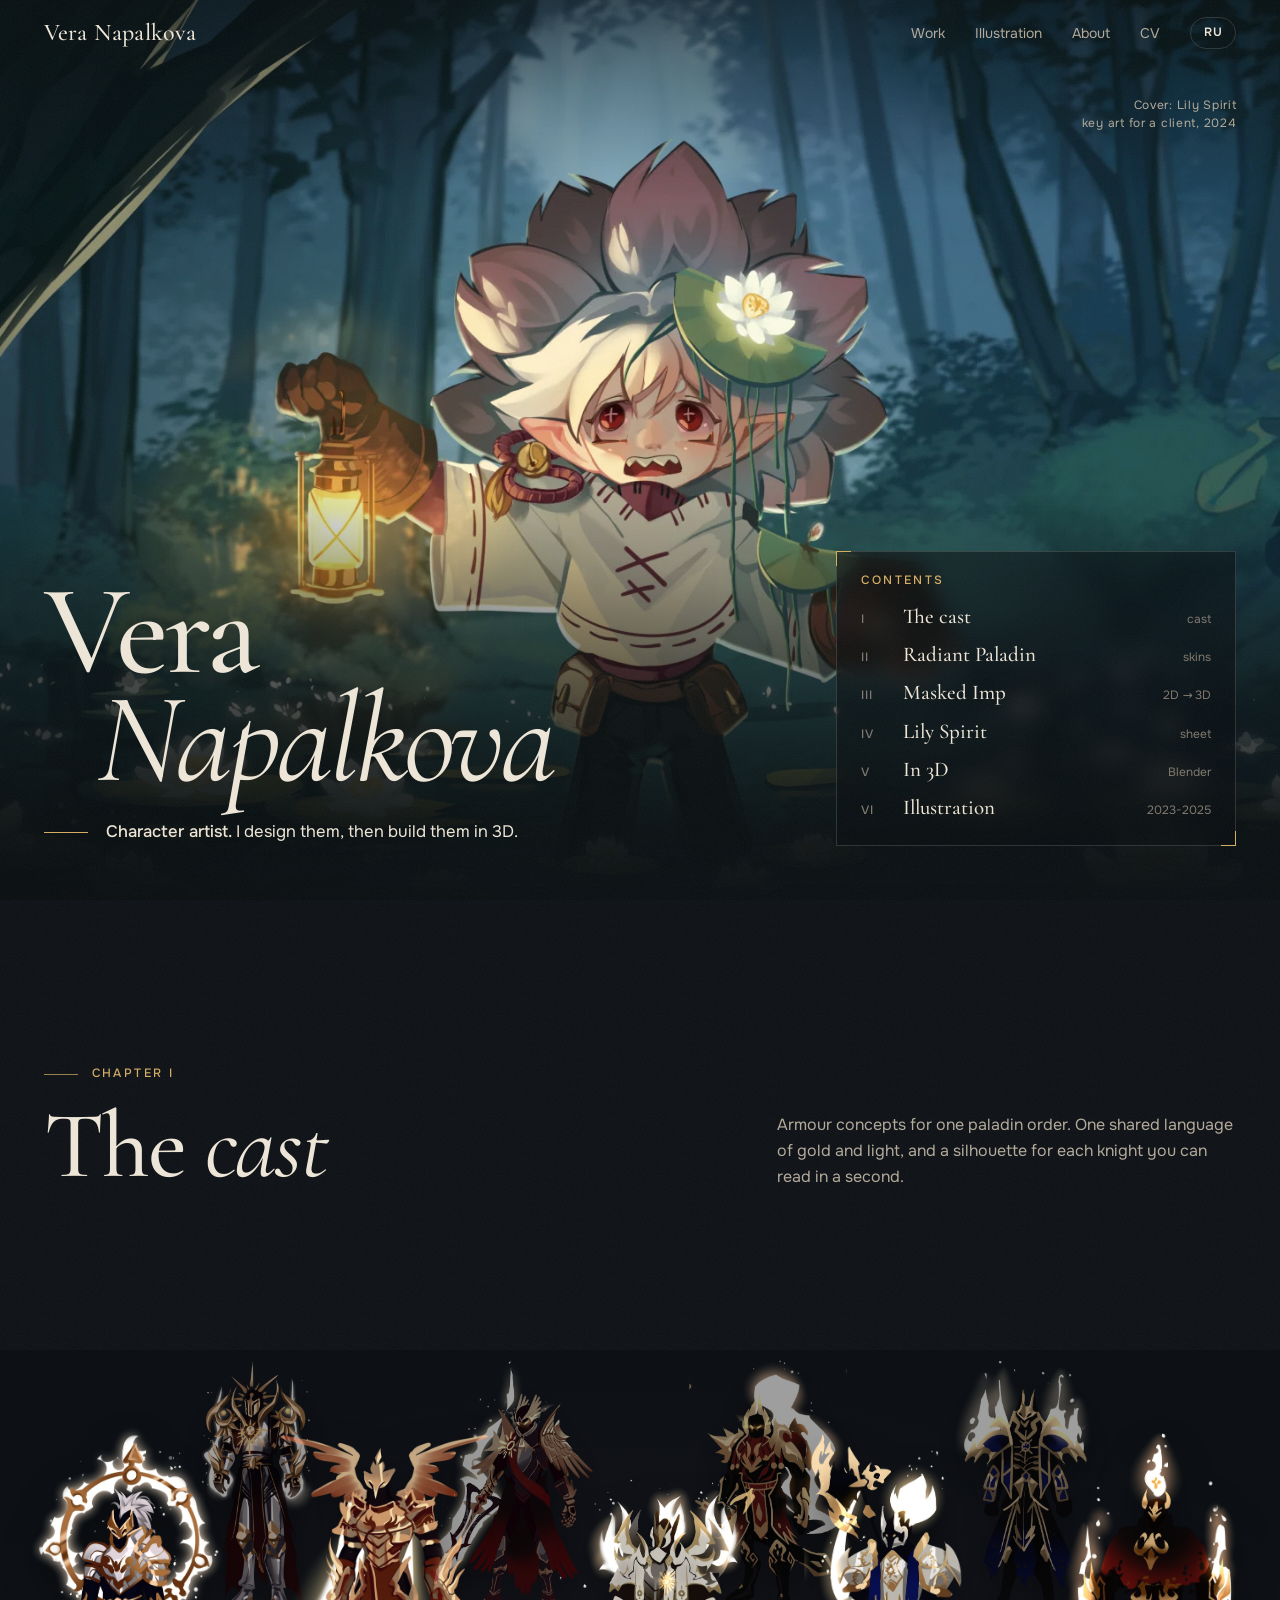
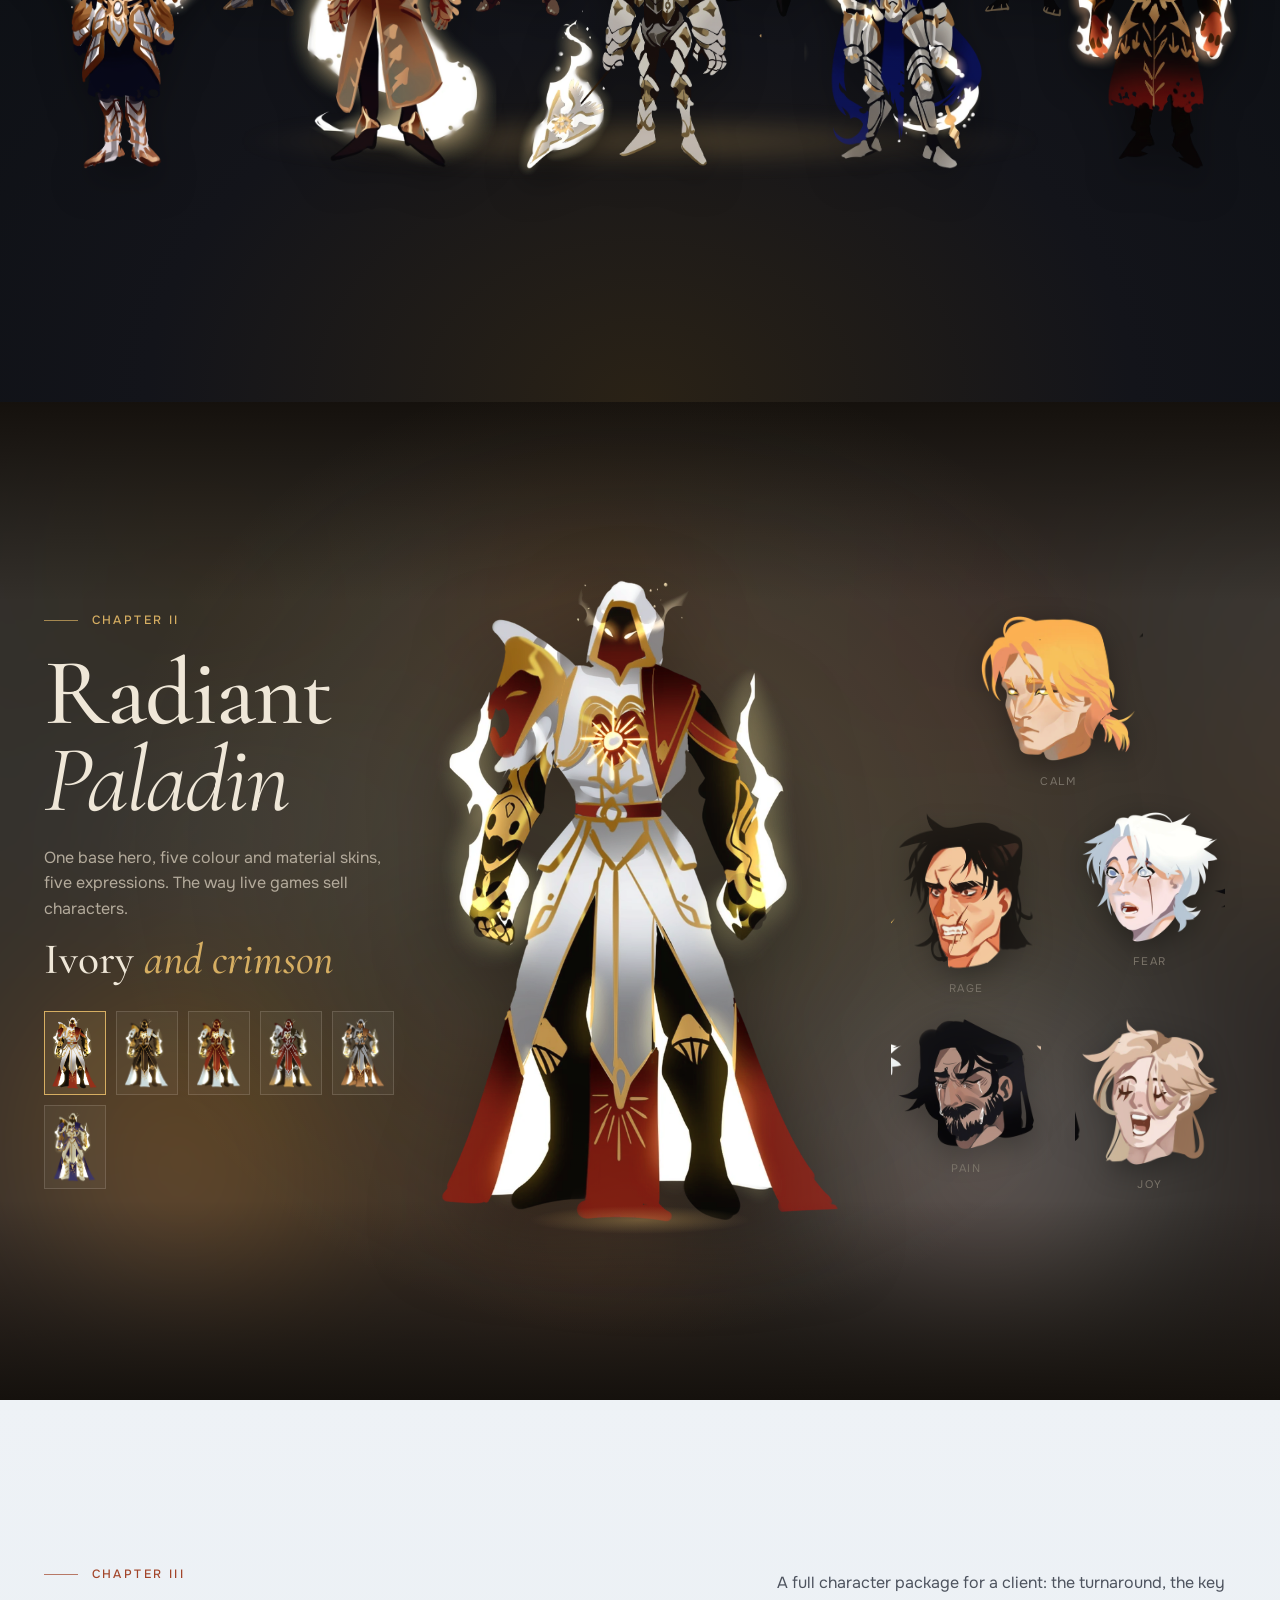
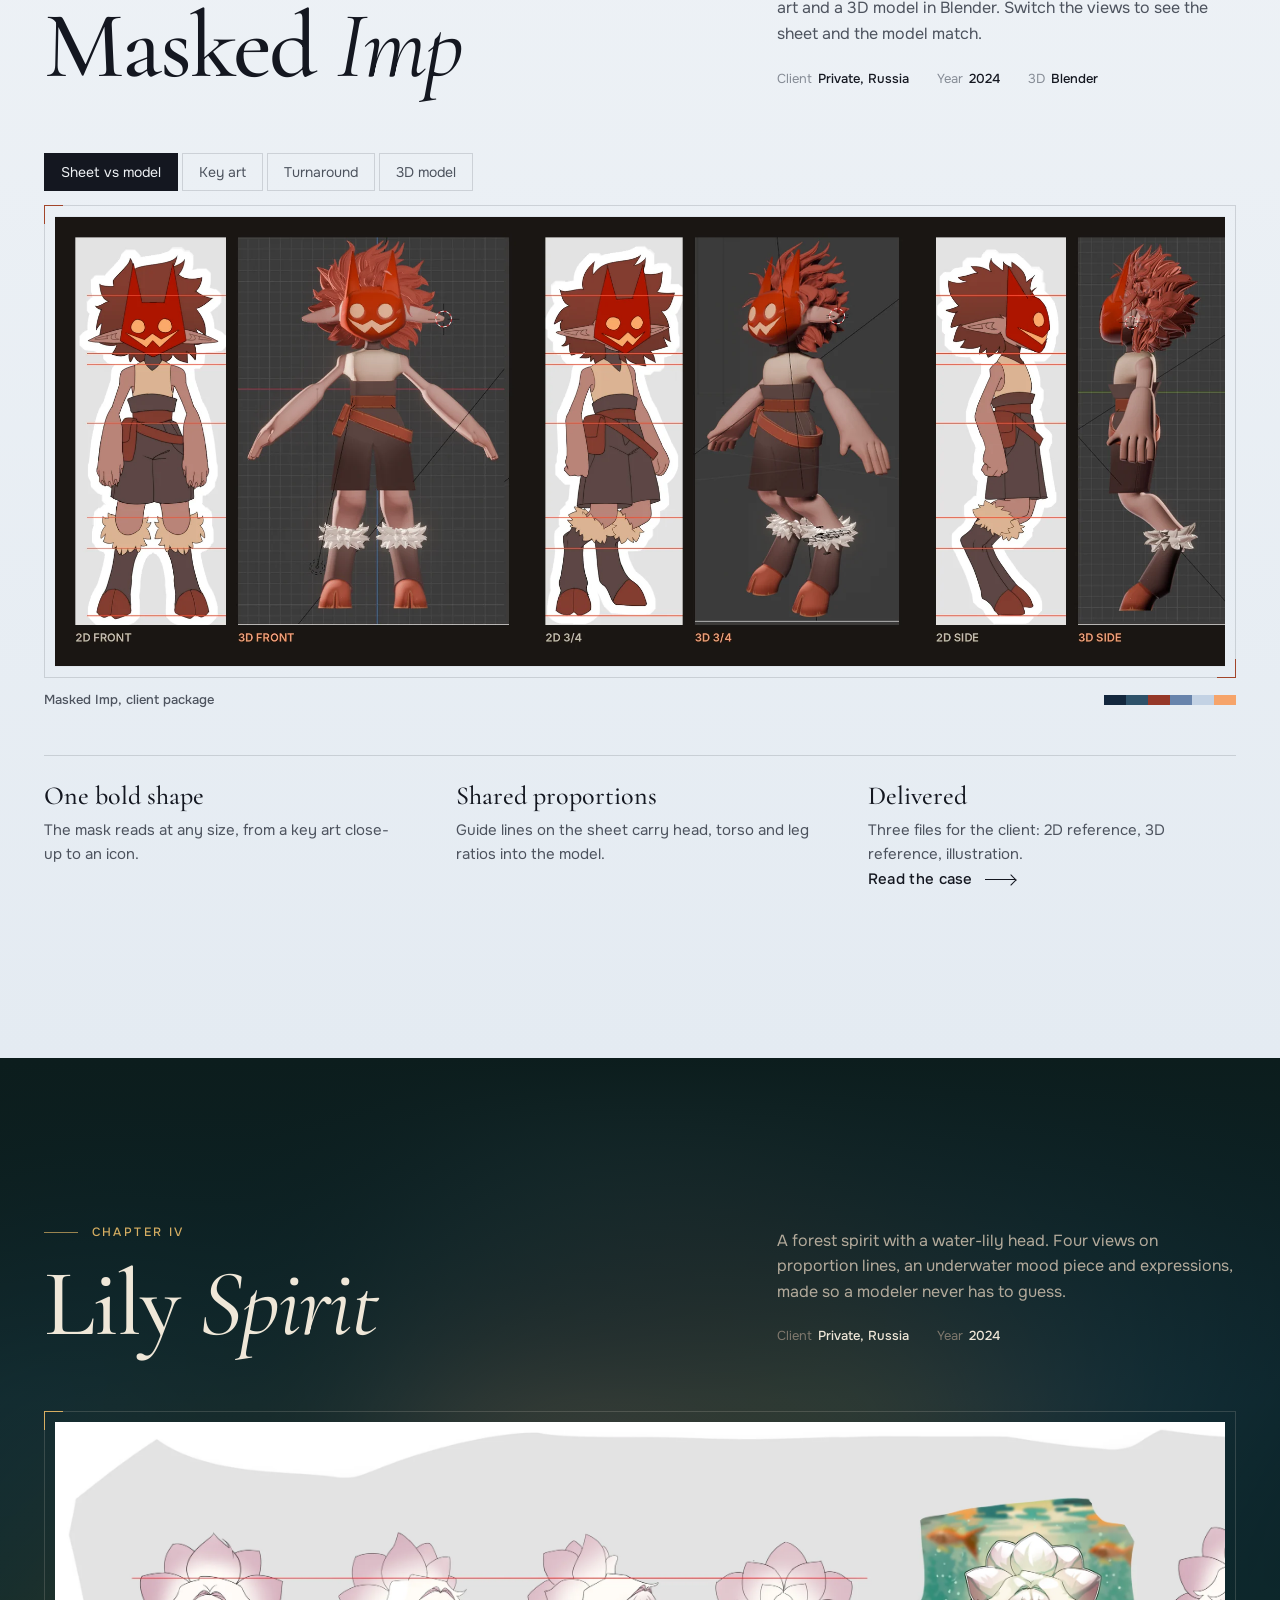
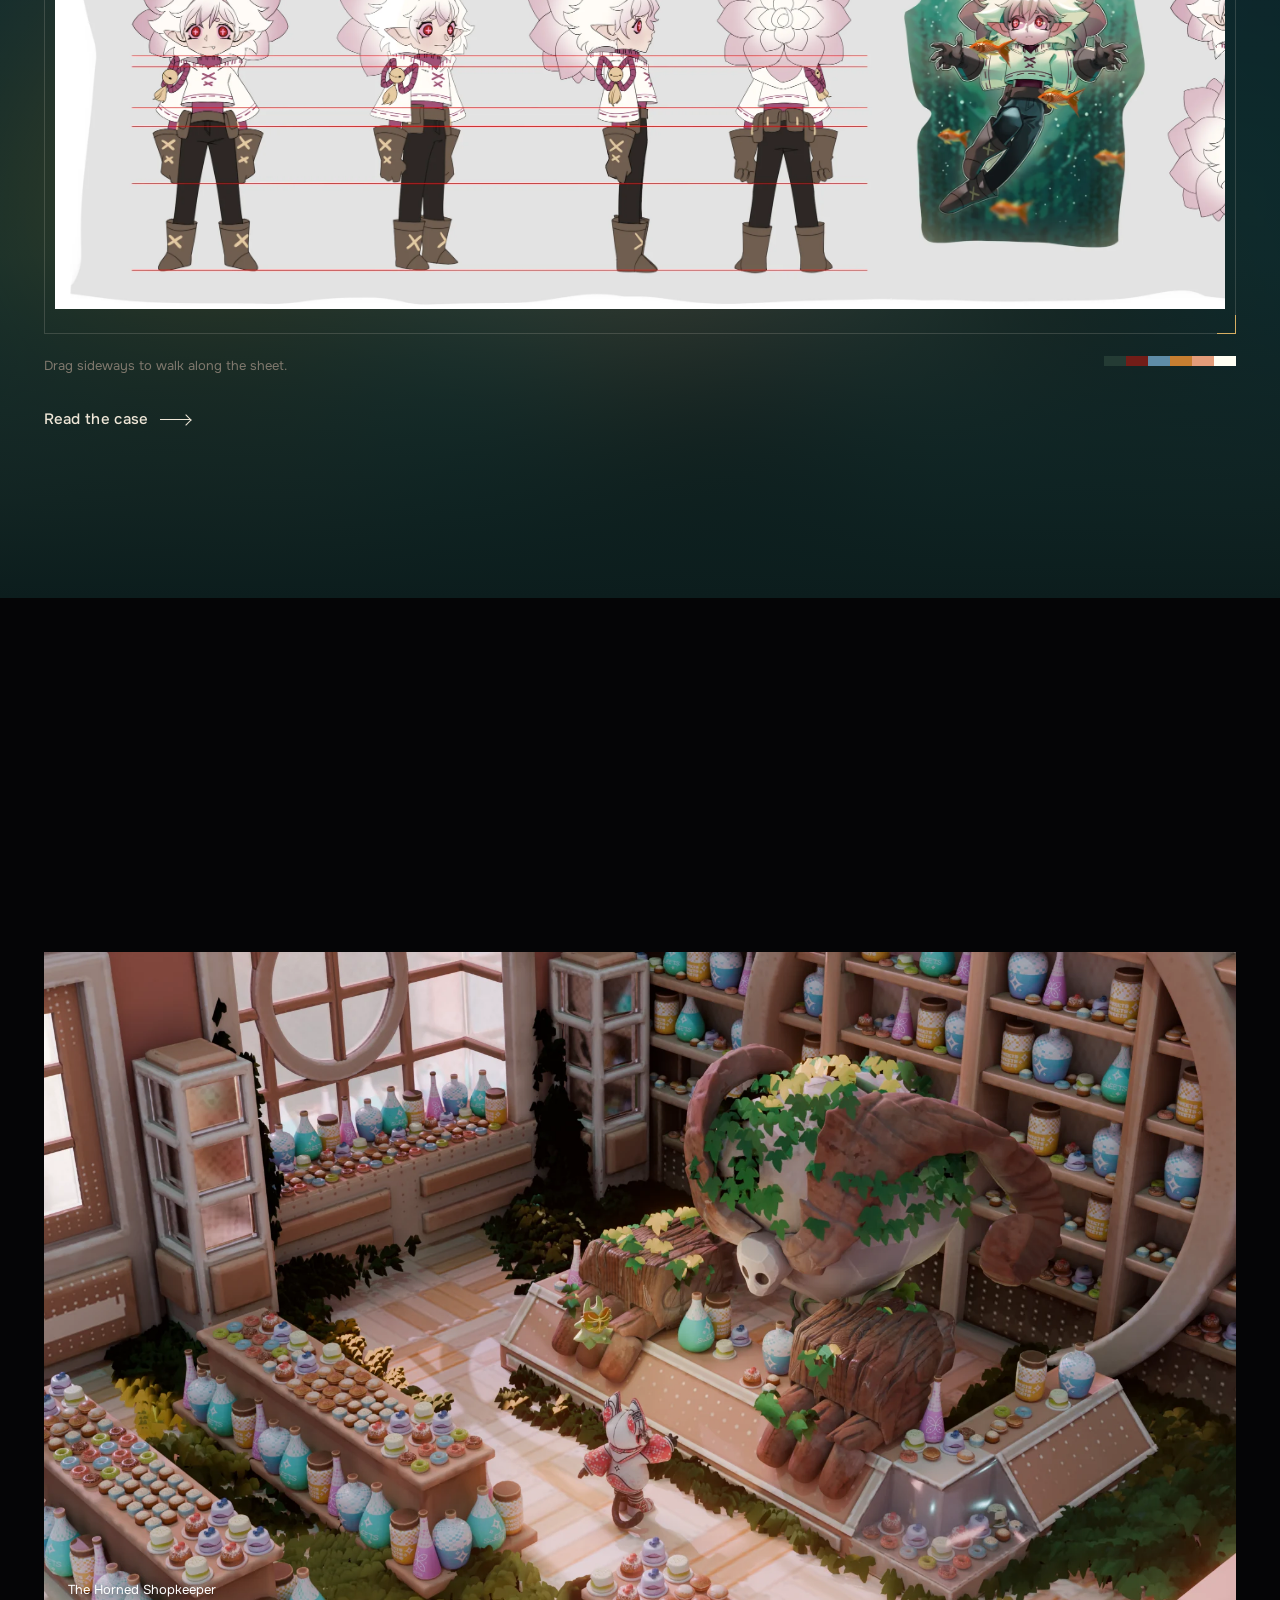
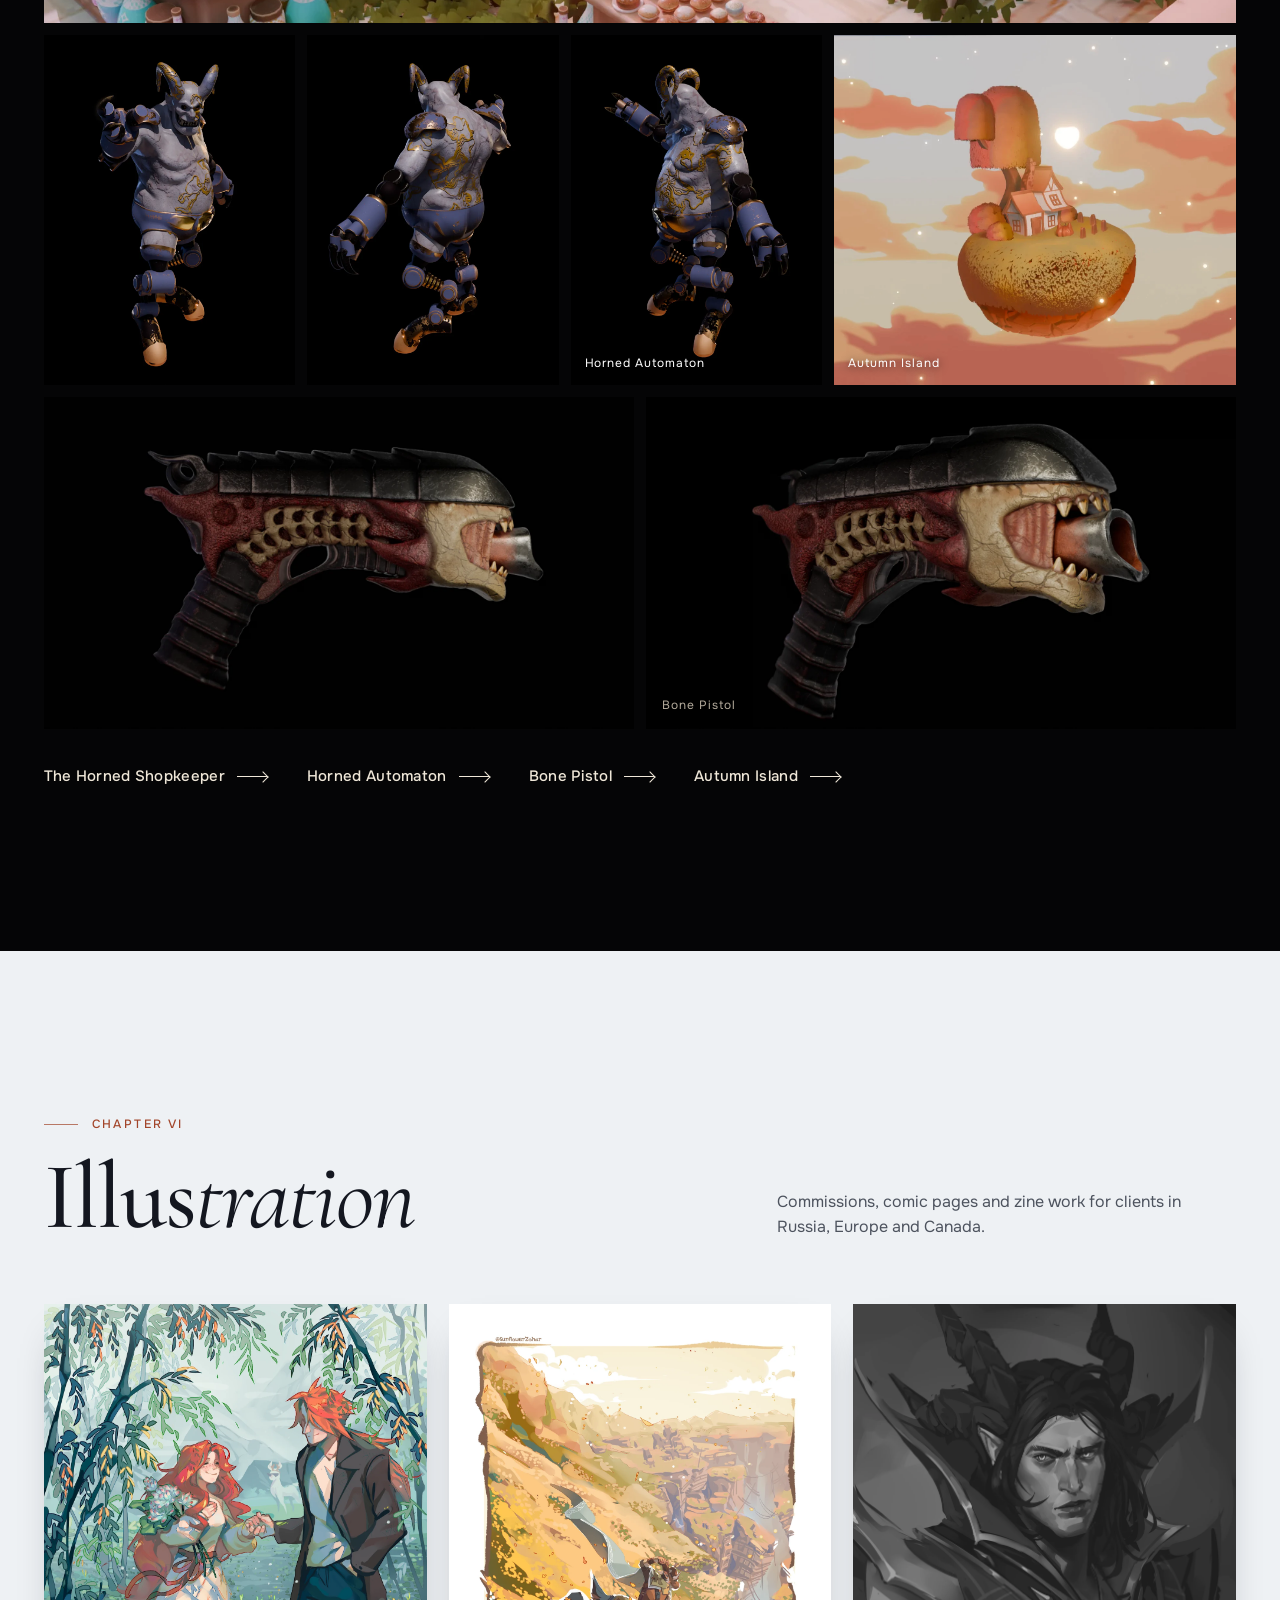
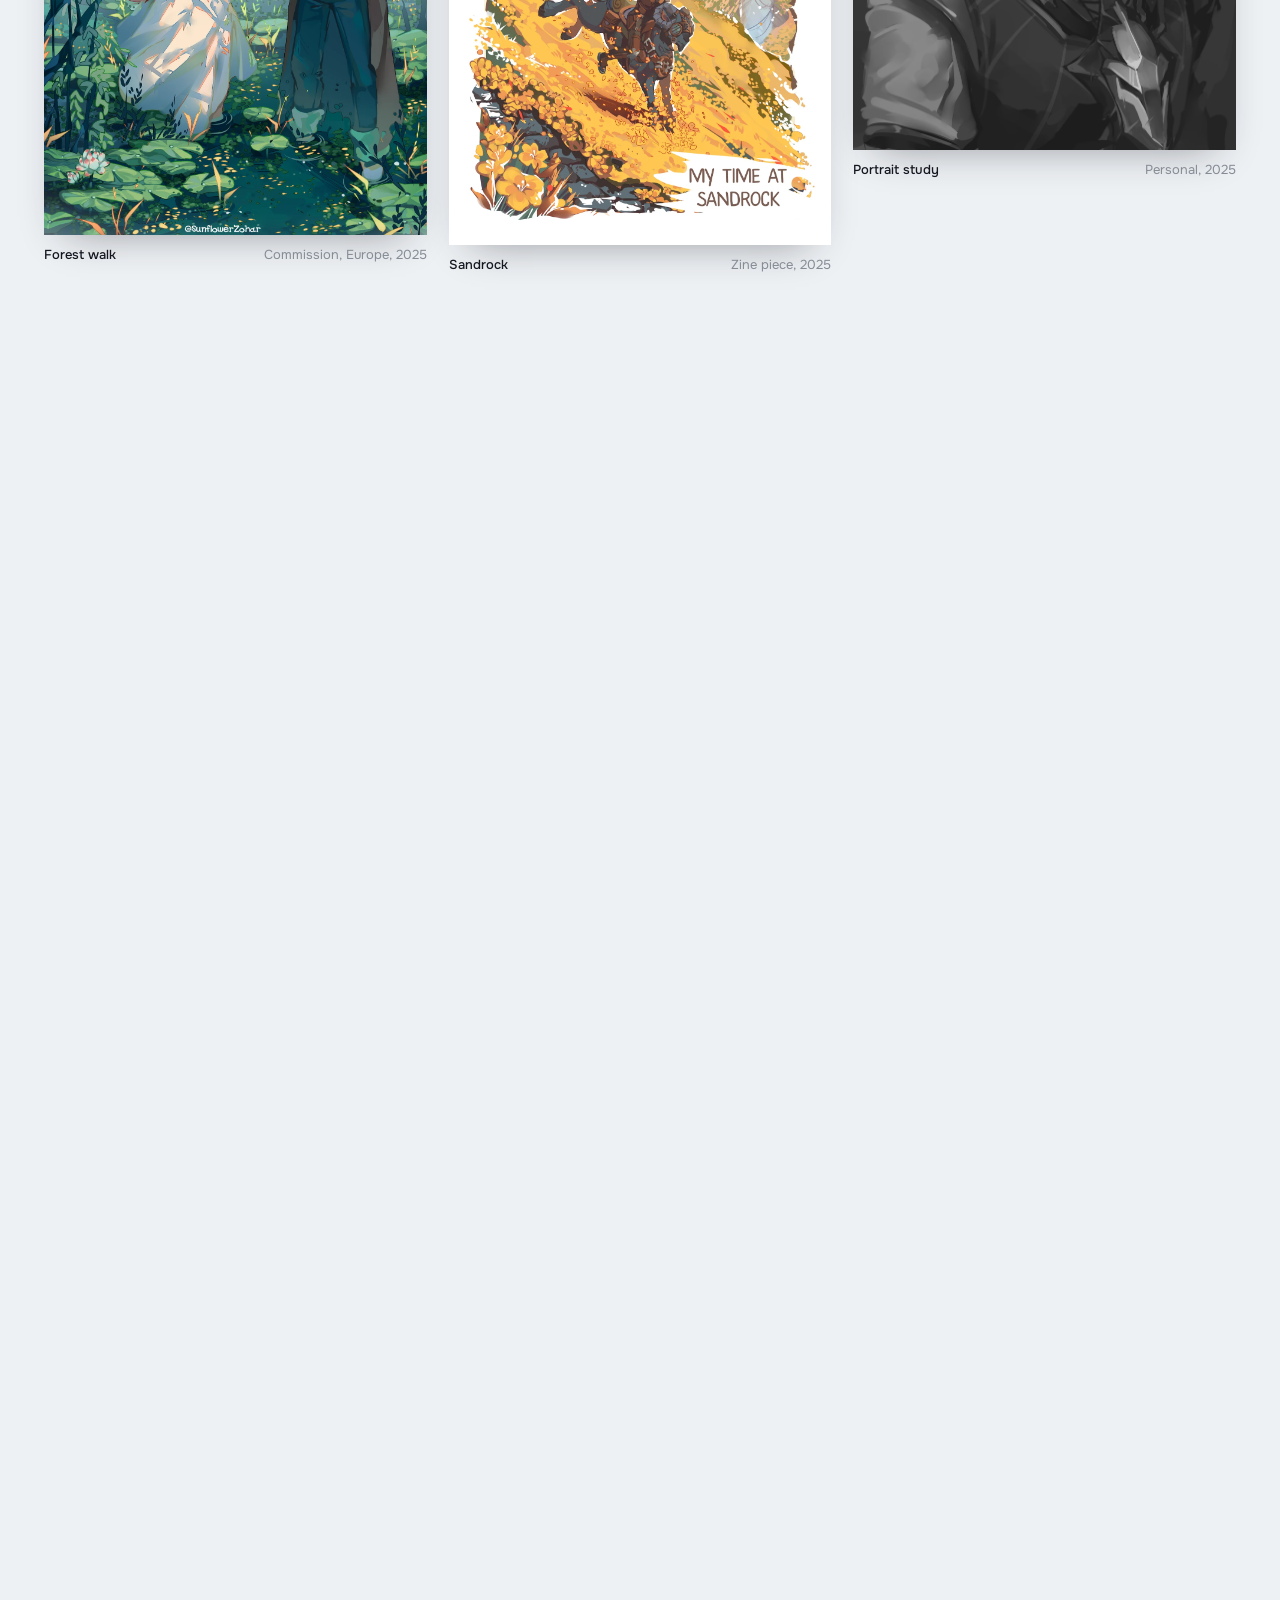
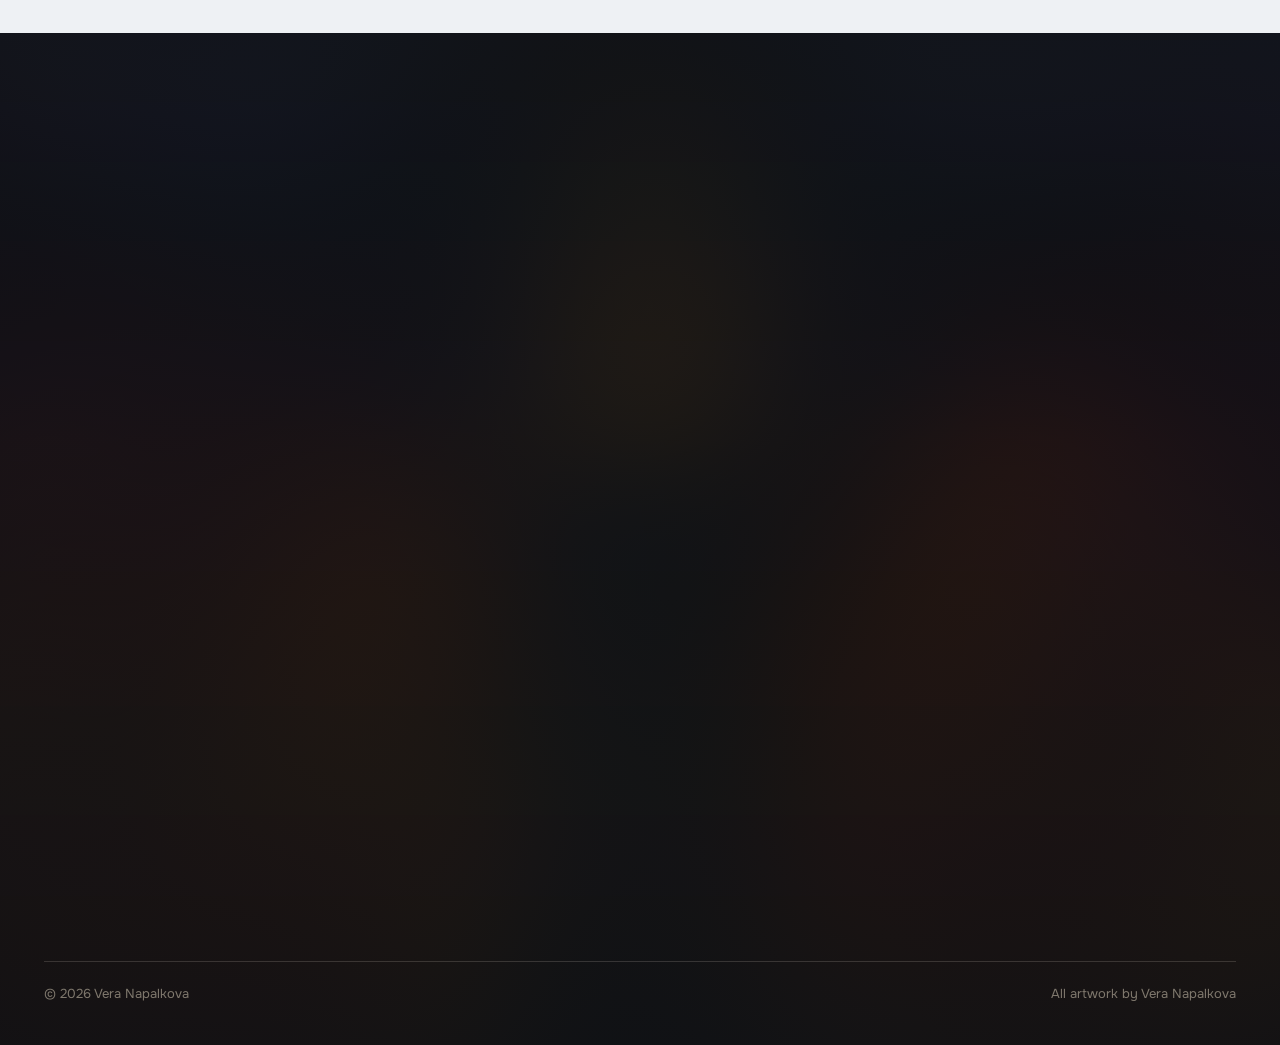
==== commit e6f296a7: "v4.4: bump script version" ====
--- a/index.html
+++ b/index.html
@@ -183,6 +183,6 @@
   <figure class="spot-fig"><img alt=""><figcaption><span class="spot-no">01</span><span class="en">Armour concept</span><span class="ru">Концепт брони</span><small><span class="en">Paladin series</span><span class="ru">Серия паладинов</span></small></figcaption></figure>
   <button class="spot-nav next" type="button" aria-label="Next">&#8594;</button>
 </div>
-<script src="assets/js/v4.js?v=43" defer></script>
+<script src="assets/js/v4.js?v=44" defer></script>
 </body>
 </html>
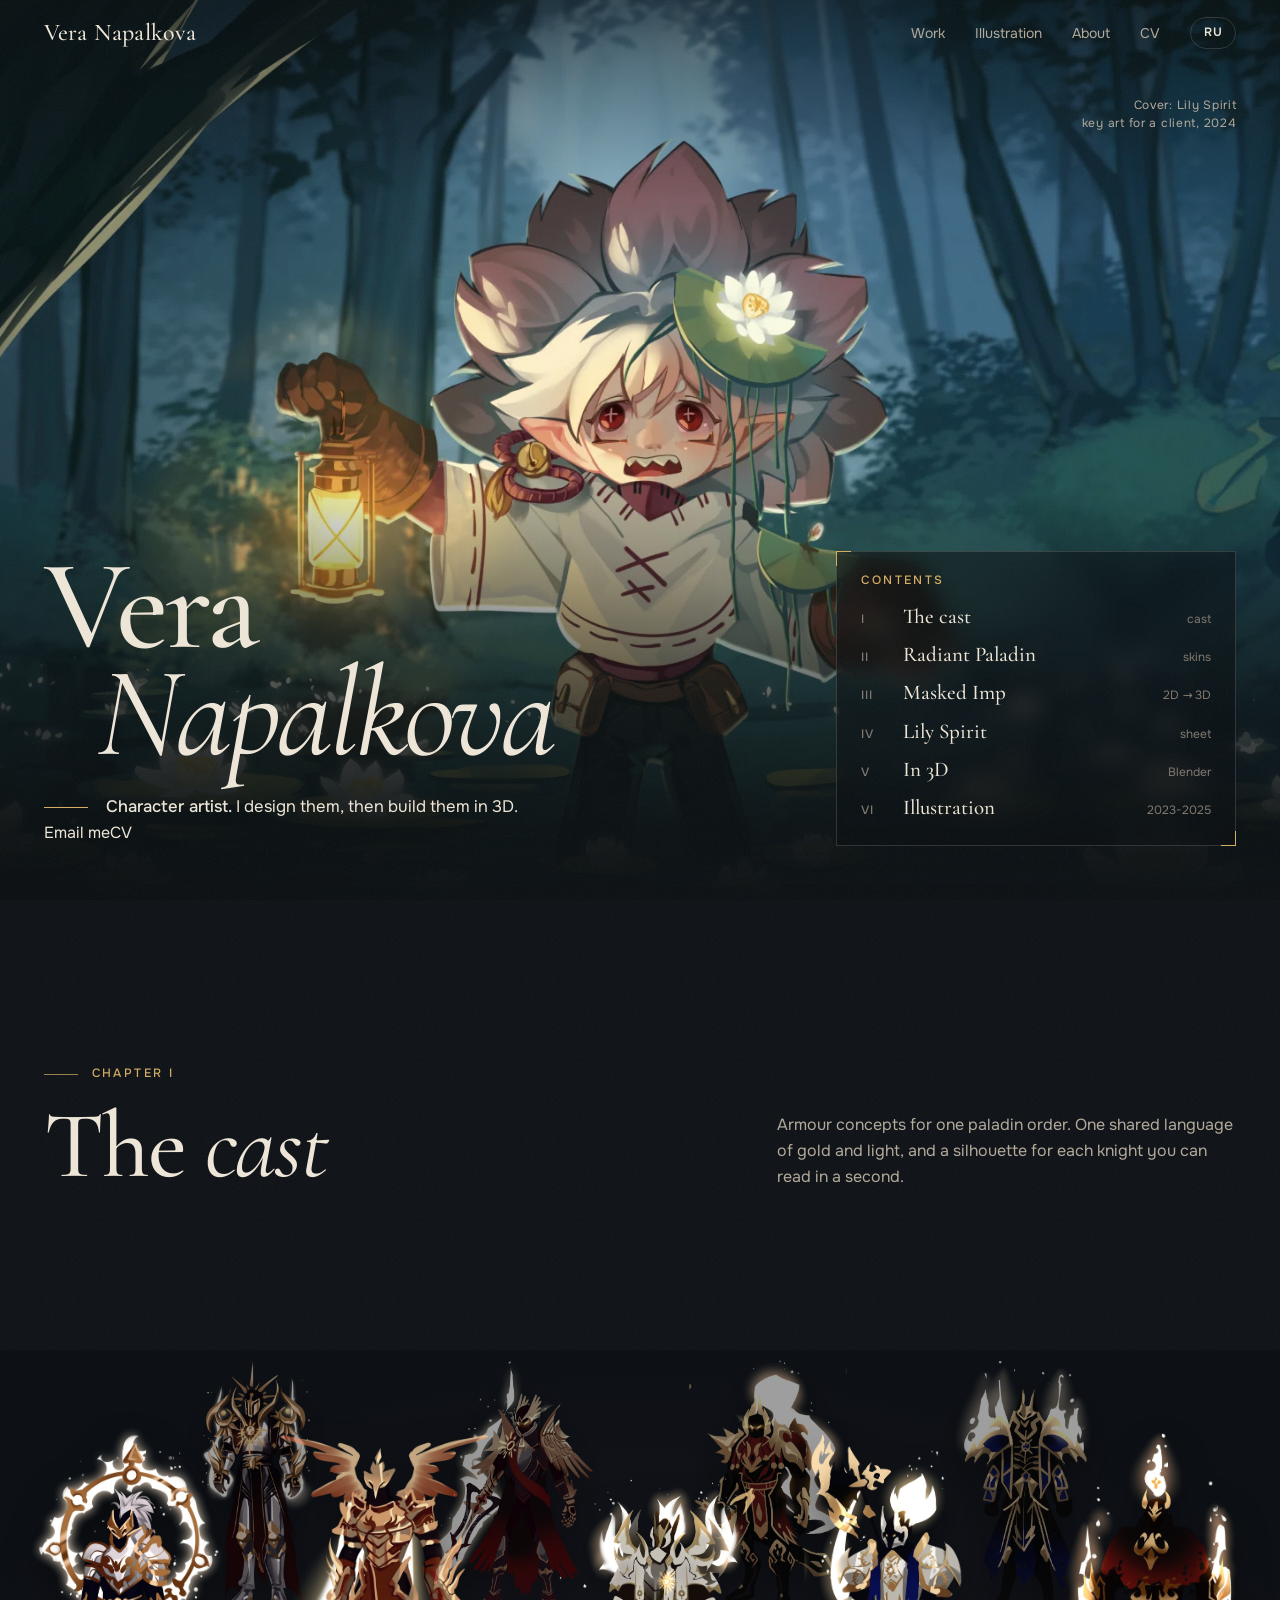
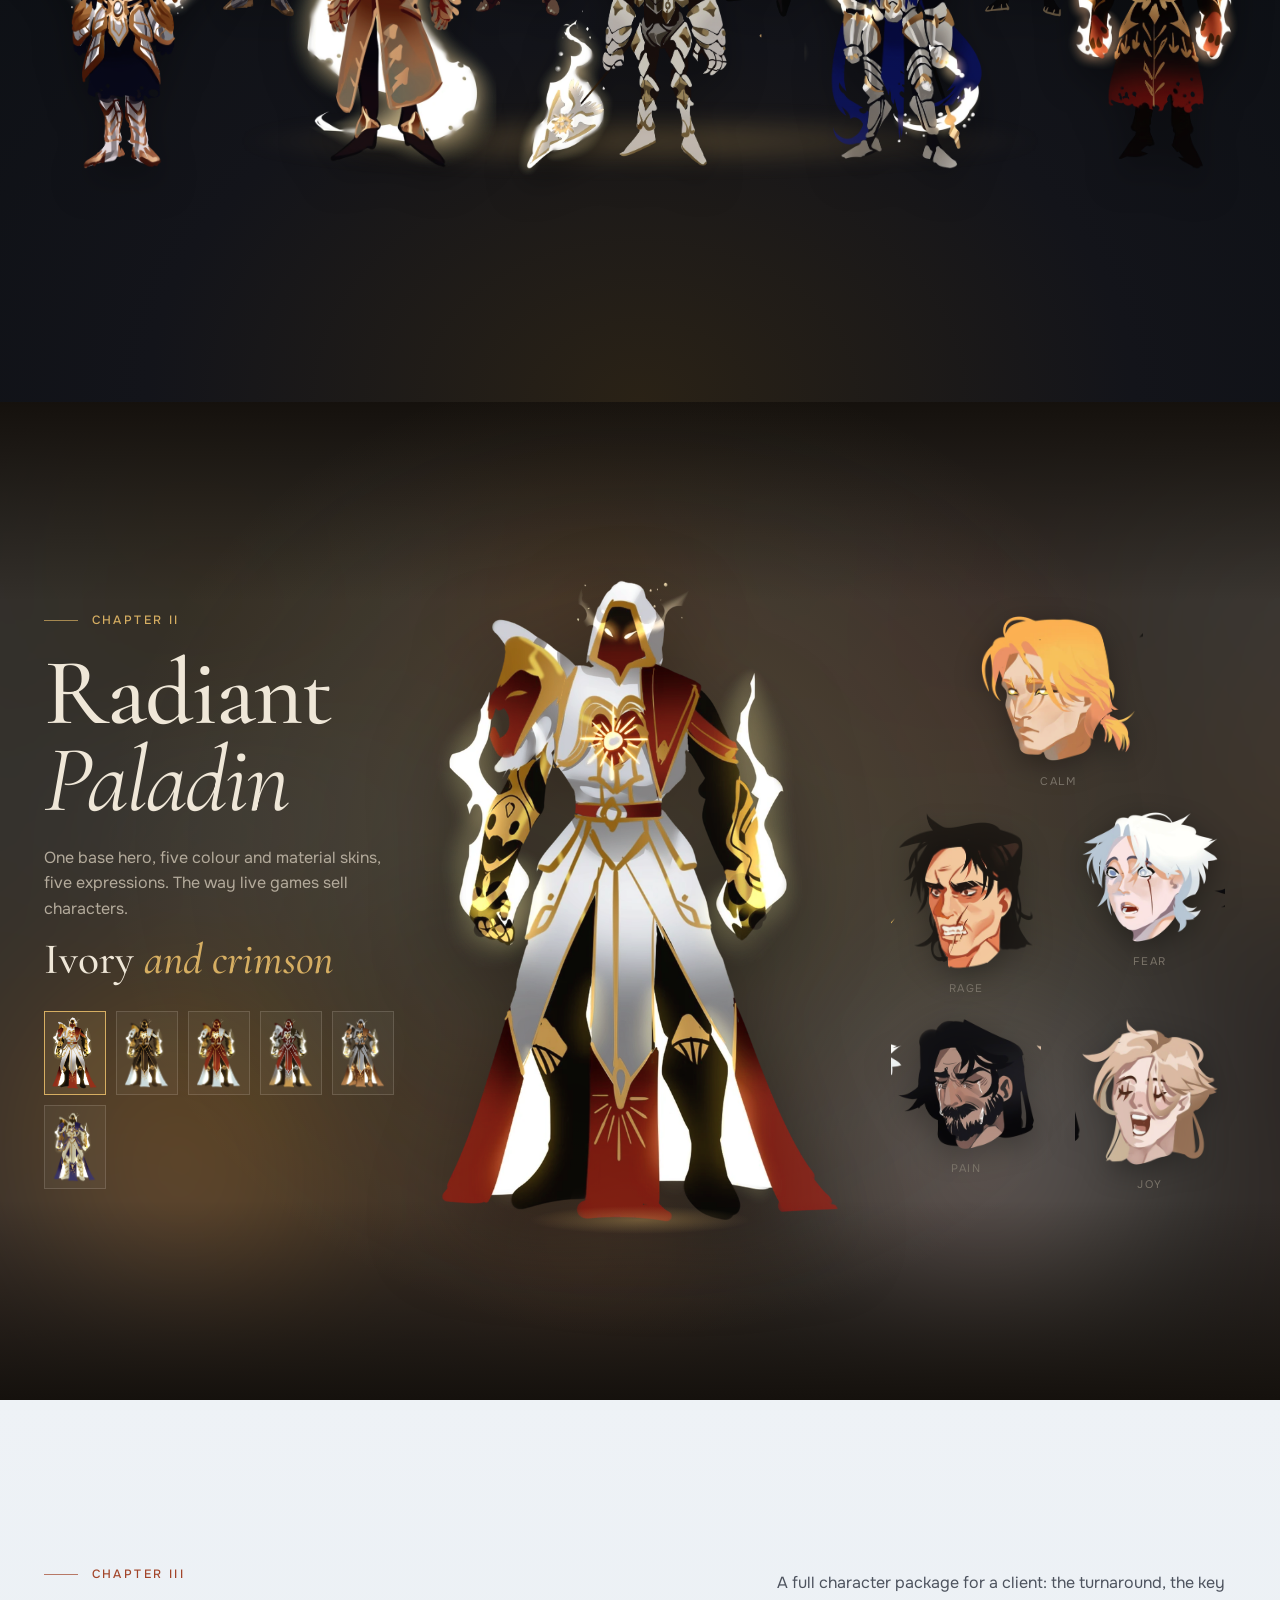
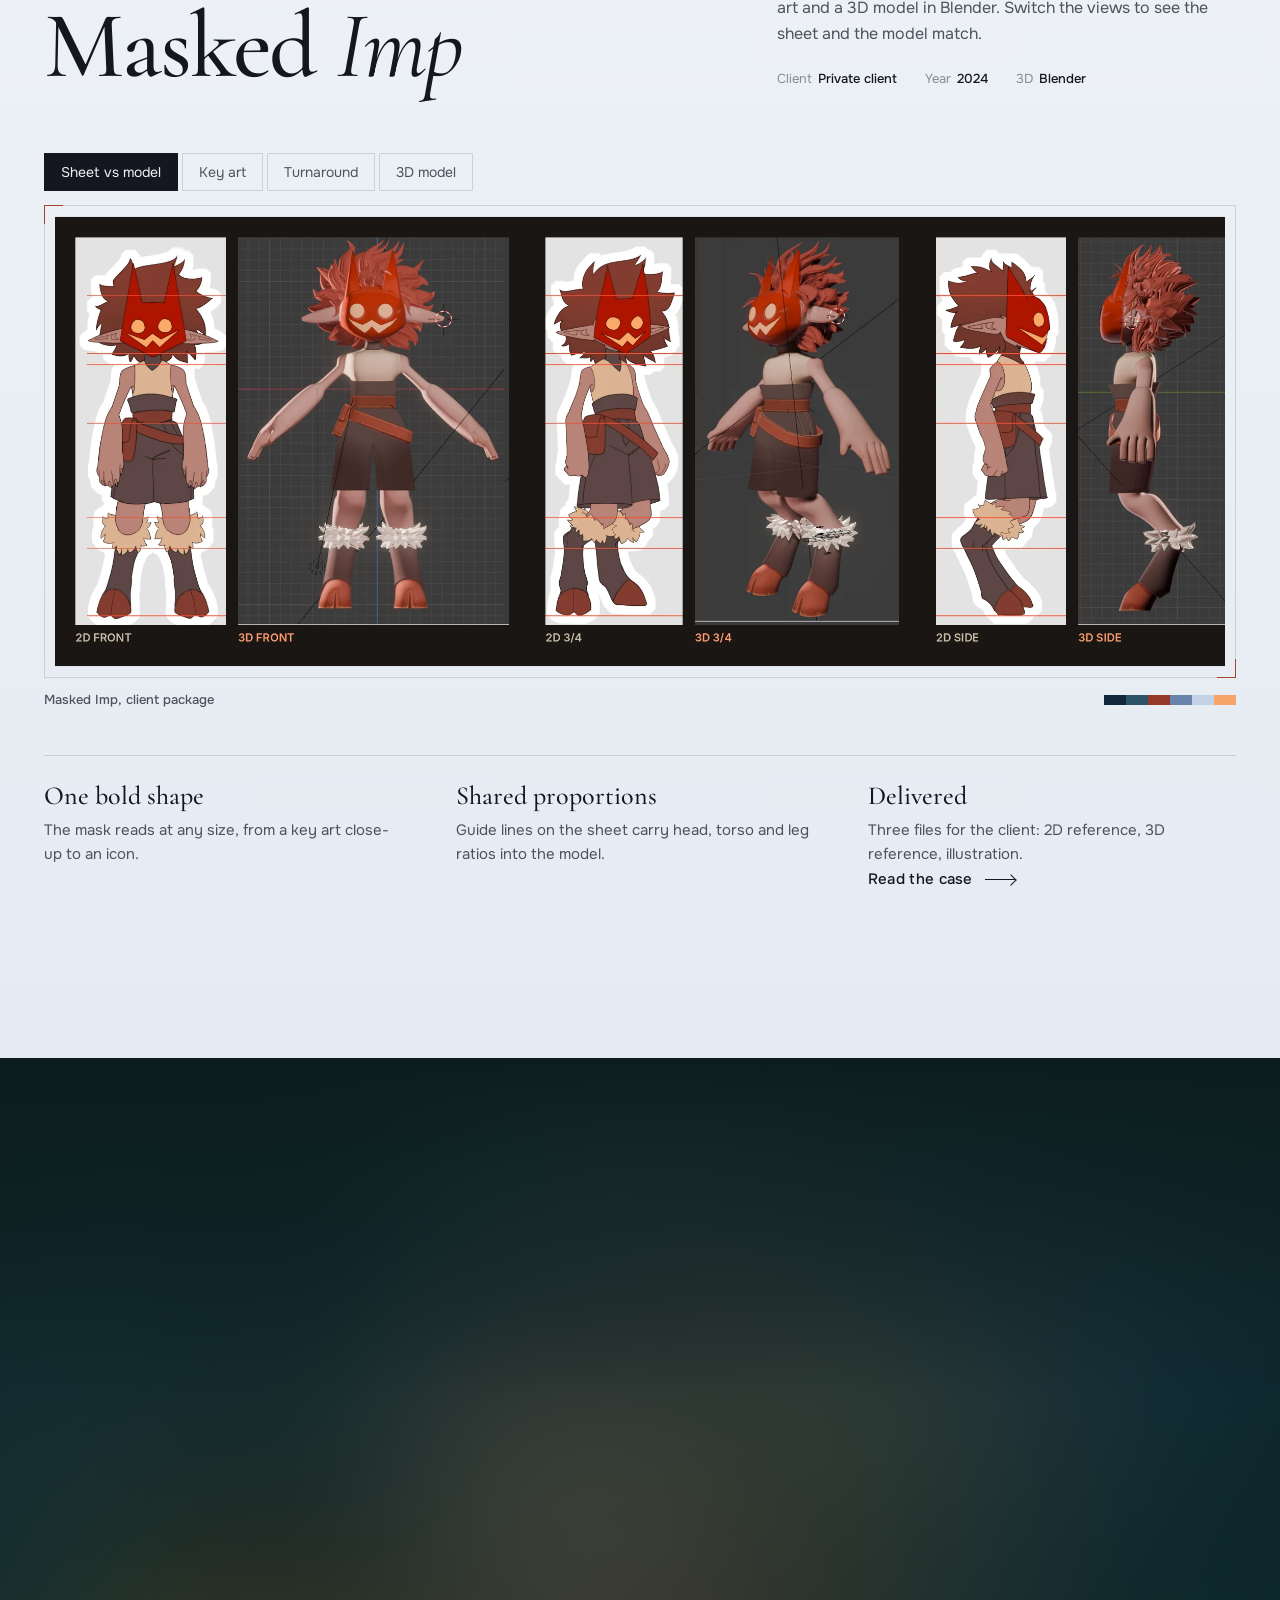
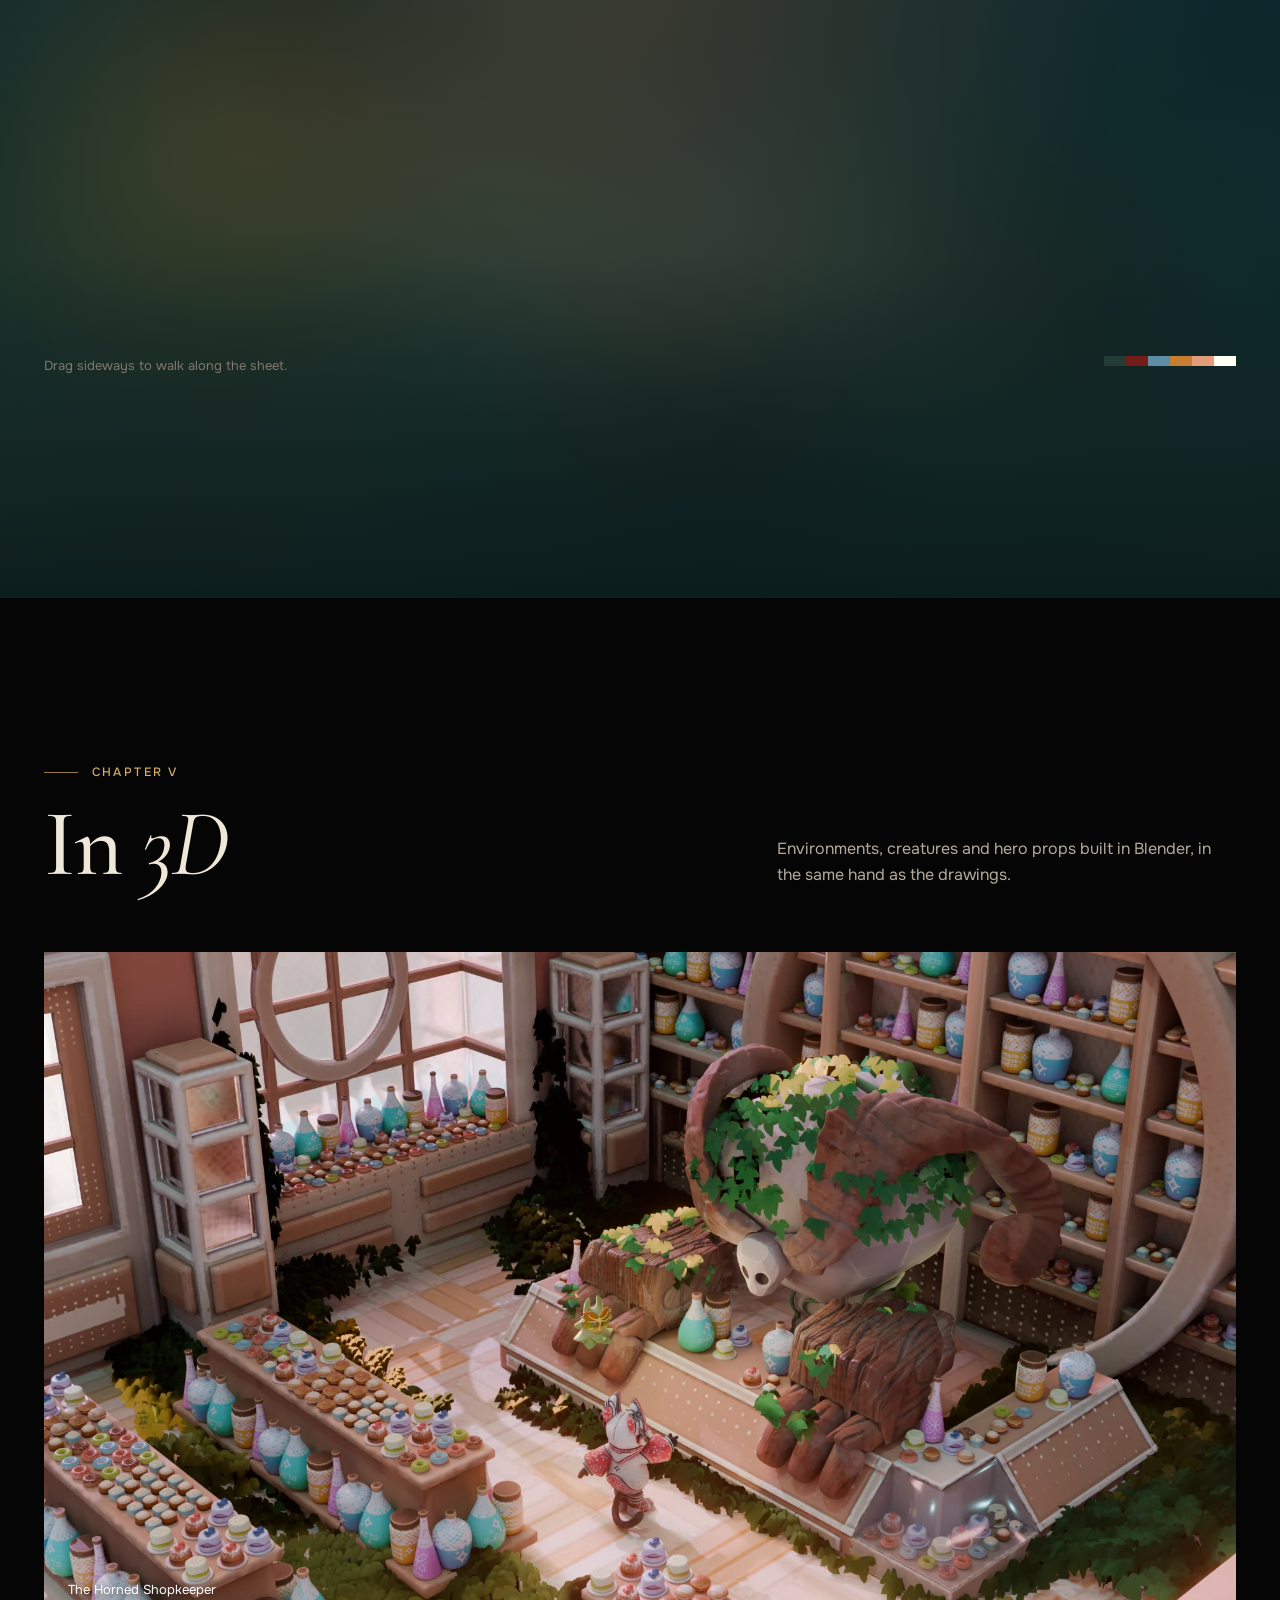
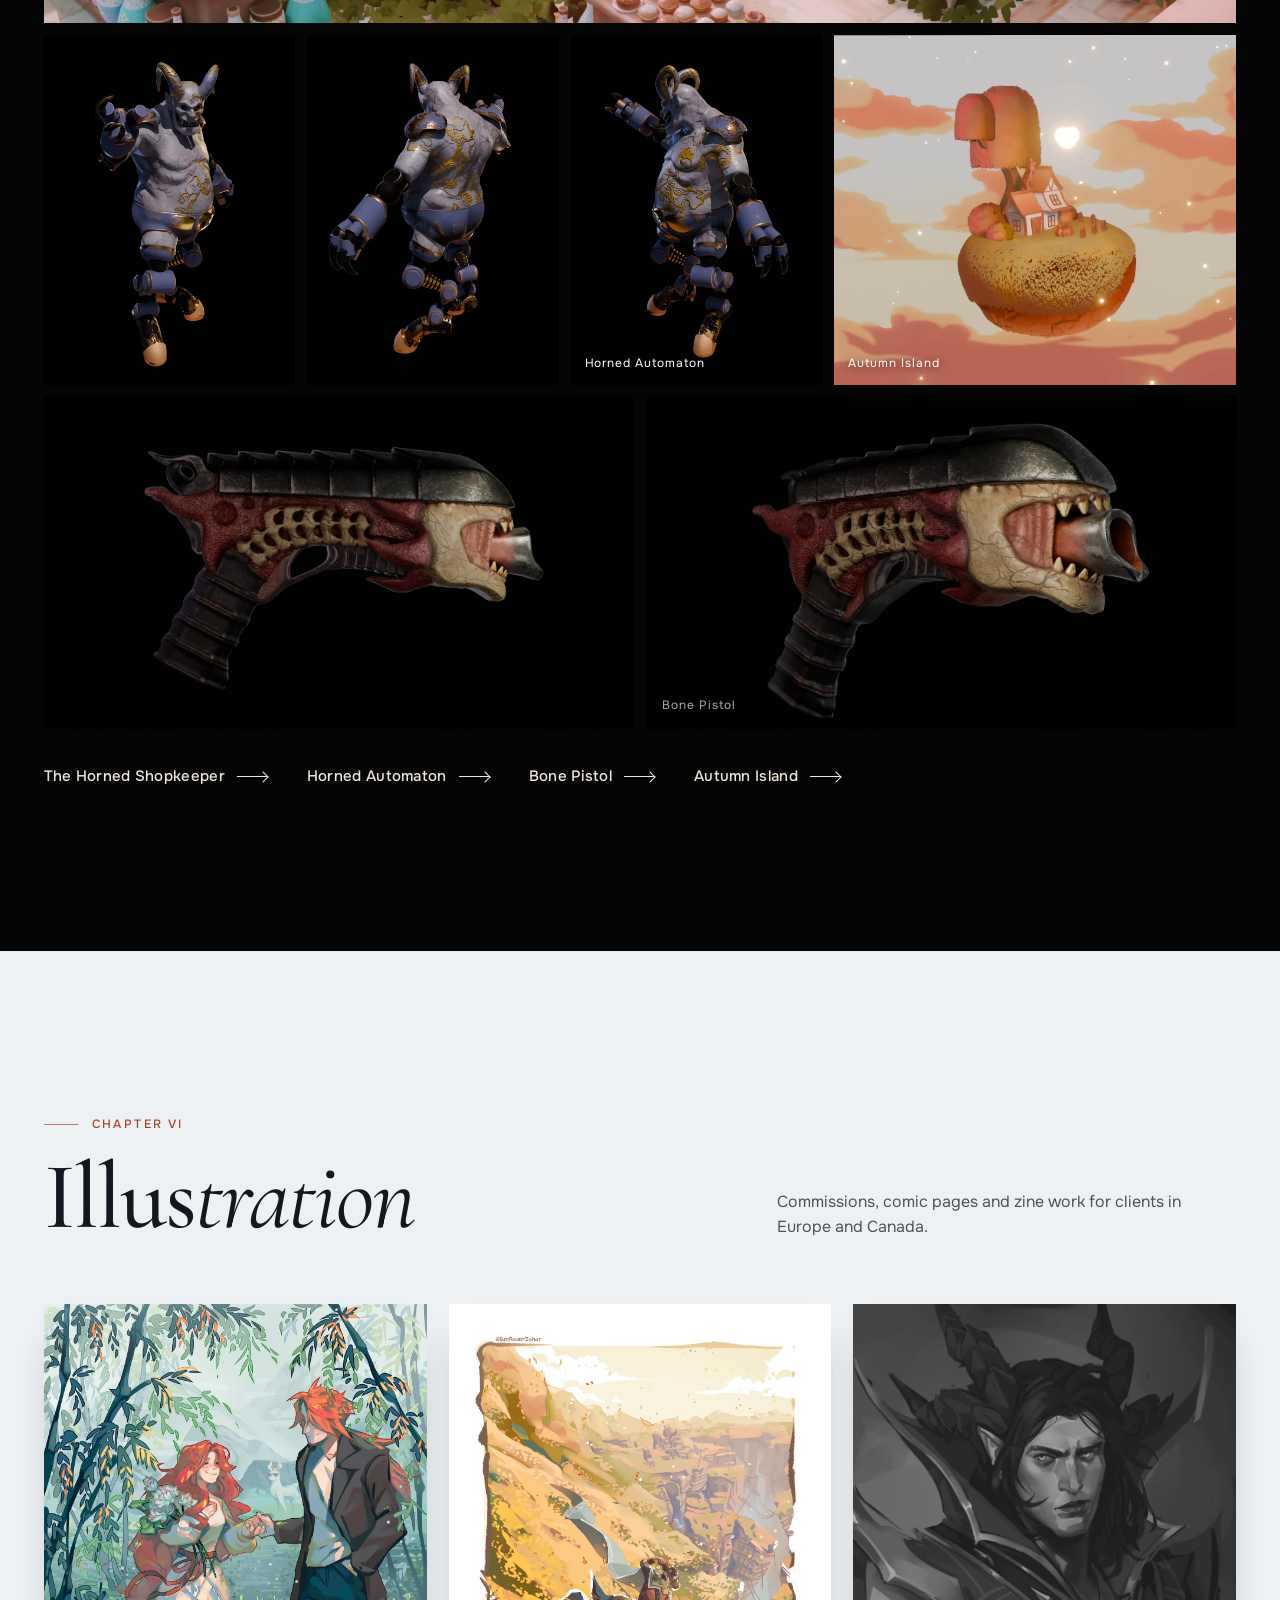
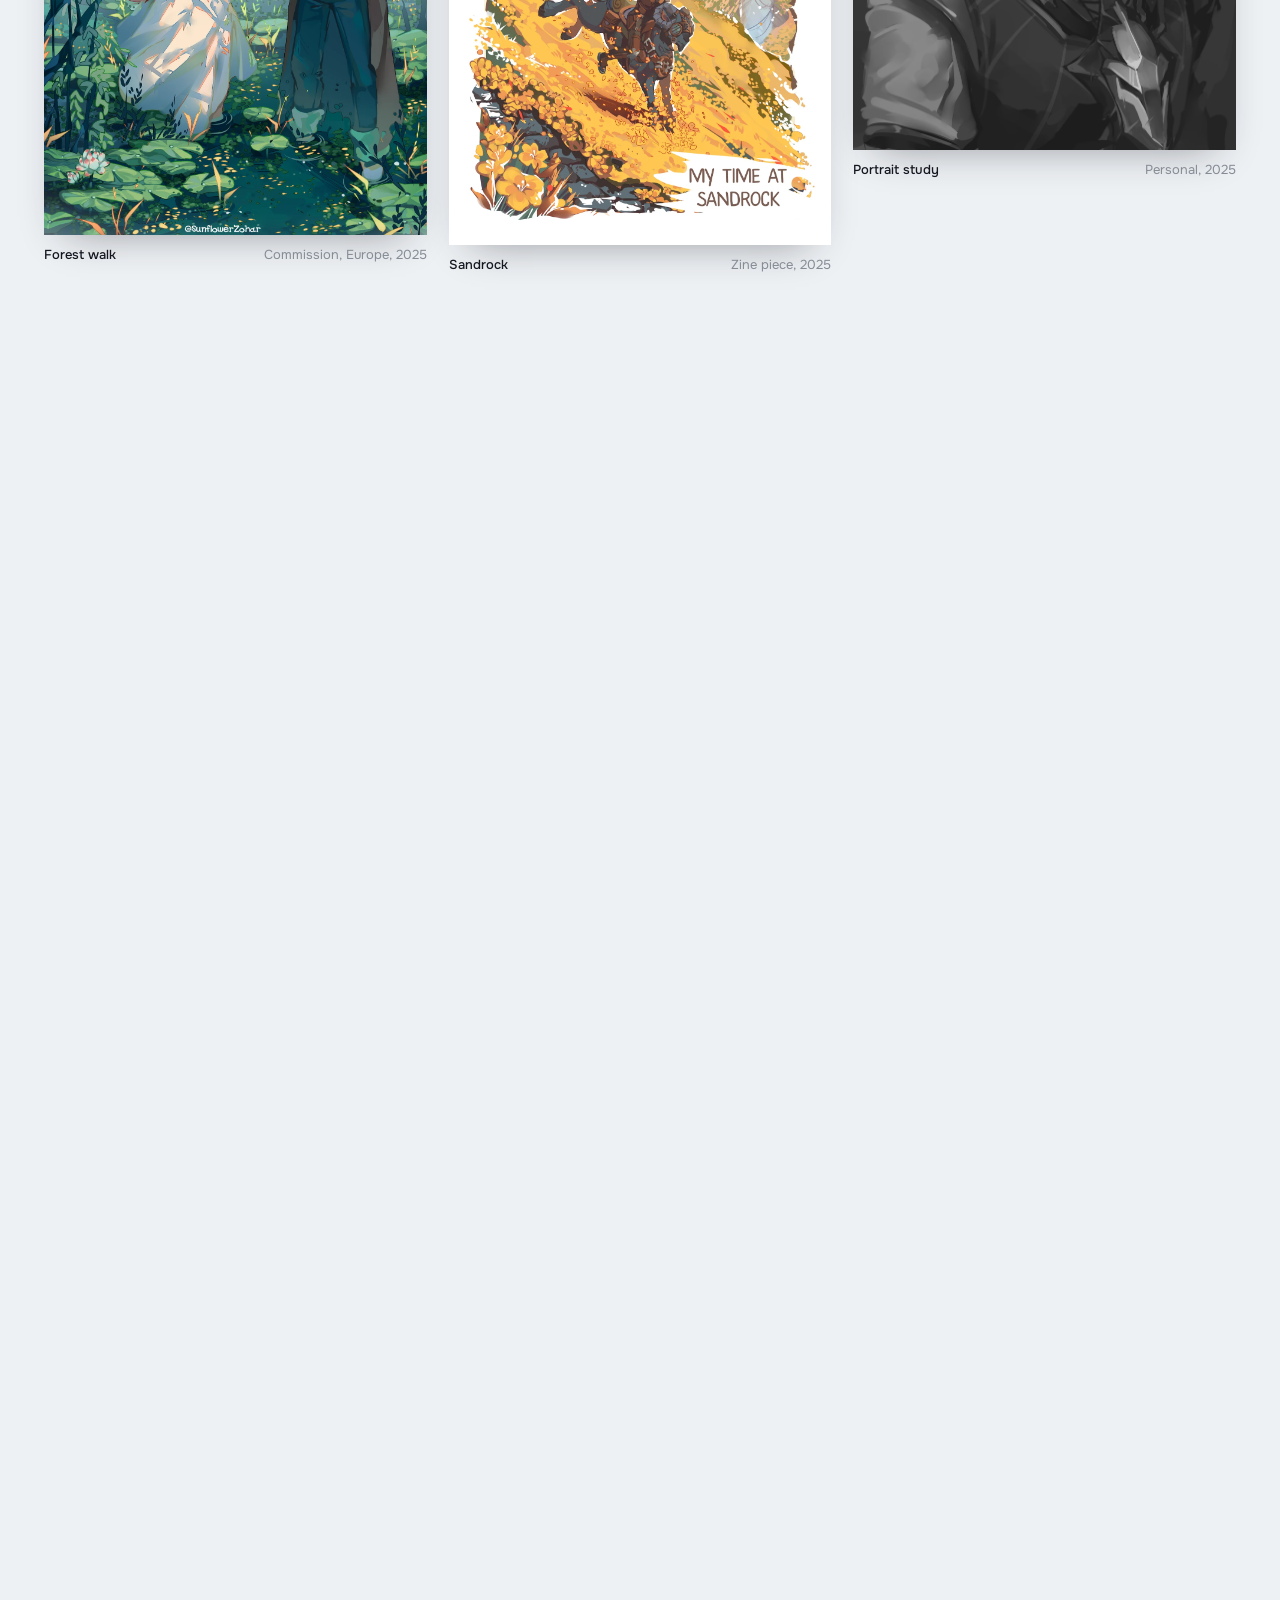
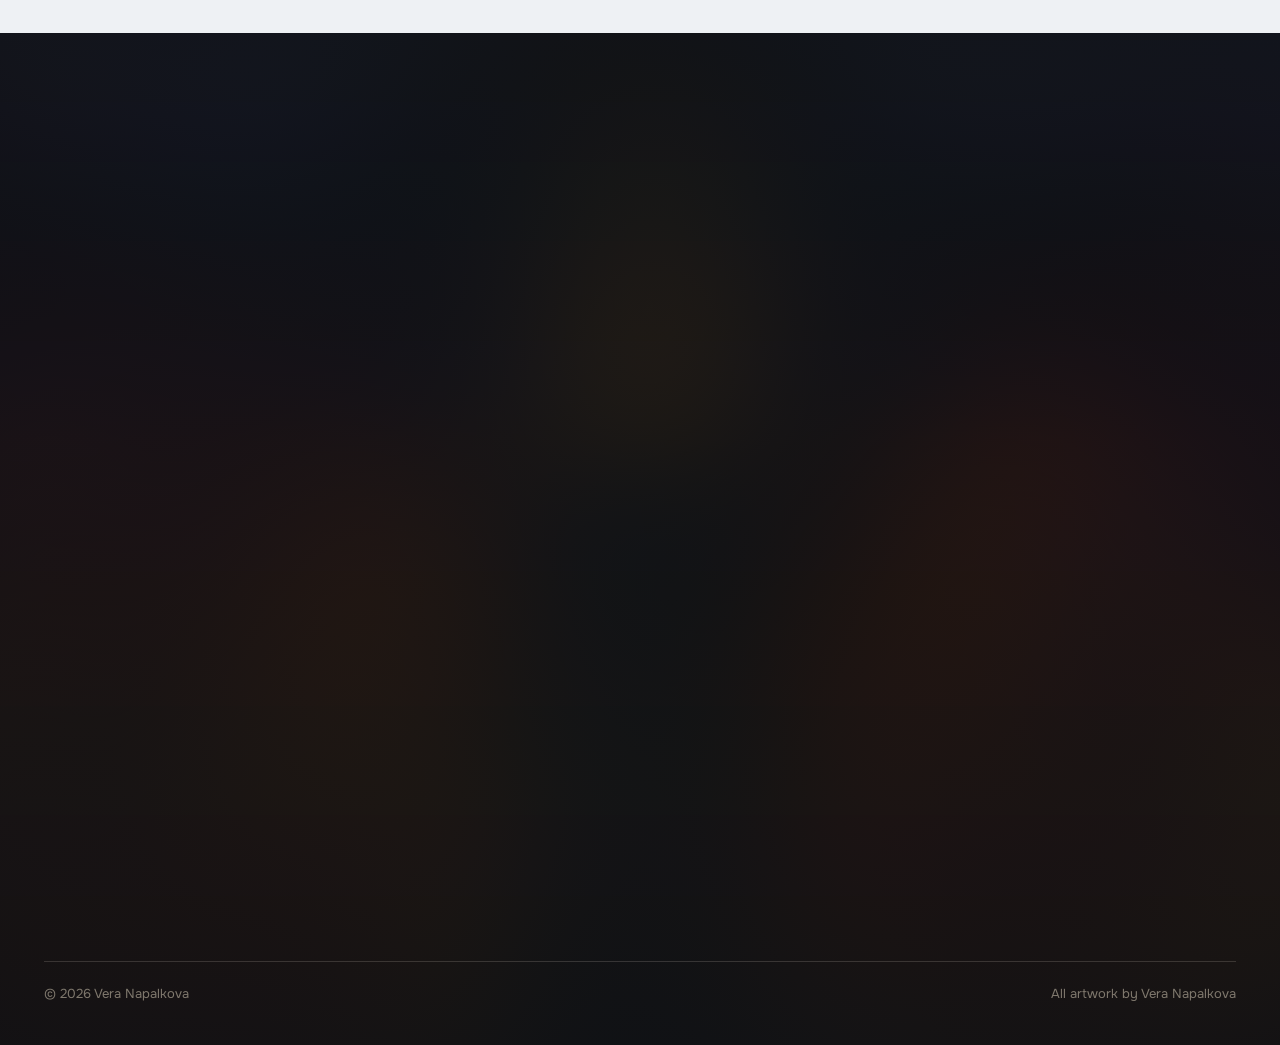
==== commit 94b41de2: "v5: hiring CTA, email contact, SEO, EN without location" ====
--- a/index.html
+++ b/index.html
@@ -4,19 +4,22 @@
 <meta charset="utf-8">
 <meta name="viewport" content="width=device-width,initial-scale=1,viewport-fit=cover">
 <meta name="theme-color" content="#0d1015">
-<title>Vera Napalkova | Character Artist, 2D and 3D</title>
-<meta name="description" content="Vera Napalkova, stylized character artist: character design, skins, turnarounds, key art and 3D in Blender. Client commissions since 2024.">
+<title>Vera Napalkova | Stylized Character Artist, 2D Concept and 3D in Blender</title>
+<meta name="description" content="Vera Napalkova, stylized character artist: character and costume design, skins, turnarounds, expression sheets, key art and 3D characters in Blender. napannich@gmail.com">
 <meta property="og:title" content="Vera Napalkova | Character Artist">
 <meta property="og:description" content="Character design, skins, turnarounds, key art and 3D in Blender.">
+<link rel="canonical" href="https://napannich.github.io/vera-portfolio/">
+<meta property="og:url" content="https://napannich.github.io/vera-portfolio/">
 <meta property="og:type" content="website">
-<meta property="og:image" content="assets/images/og-cover.jpg">
+<meta property="og:image" content="https://napannich.github.io/vera-portfolio/assets/images/og-cover.jpg">
 <meta name="twitter:card" content="summary_large_image">
 <link rel="icon" href="assets/images/favicon.svg" type="image/svg+xml">
 <link rel="preload" as="image" href="assets/images/lily-key-art.webp">
 <link rel="preload" href="assets/fonts/cormorant-garamond-latin-wght-normal.woff2" as="font" type="font/woff2" crossorigin>
 <script>try{var l=new URLSearchParams(location.search).get('lang')||localStorage.getItem('vera-lang');if(l==='ru'||l==='en'){document.documentElement.setAttribute('data-lang',l);document.documentElement.lang=l}}catch(e){}</script>
 <link rel="stylesheet" href="assets/css/fonts4.css?v=41">
-<link rel="stylesheet" href="assets/css/v4.css?v=43">
+<link rel="stylesheet" href="assets/css/v4.css?v=50">
+<script type="application/ld+json">{"@context":"https://schema.org","@type":"Person","name":"Vera Napalkova","jobTitle":"Stylized Character Artist","url":"https://napannich.github.io/vera-portfolio/","email":"mailto:napannich@gmail.com","knowsAbout":["Character design","Costume design","Skins","Turnarounds","Expression sheets","Key art","Blender","ZBrush","Substance 3D Painter","Photoshop"],"sameAs":["https://t.me/RoyScit"]}</script>
 </head>
 <body>
 <a class="skip" href="#main">Skip to content</a>
@@ -42,6 +45,7 @@
     <div>
       <h1>Vera <em>Napalkova</em></h1>
       <p class="hero-role"><i class="dash"></i><span class="en"><b>Character artist.</b> I design them, then build them in 3D.</span><span class="ru"><b>Художник по персонажам.</b> Придумываю героев и строю их в 3D.</span></p>
+      <div class="hero-cta"><div class="hero-btns"><a class="btn" href="mailto:napannich@gmail.com?subject=Character%20artist%20role"><span class="en">Email me</span><span class="ru">Написать</span></a><a class="btn ghost" href="cv.html"><span class="en">CV</span><span class="ru">Резюме</span></a></div></div>
     </div>
     <nav class="toc" aria-label="Contents"><h2><span class="en">Contents</span><span class="ru">Оглавление</span></h2><a href="#cast"><small>I</small><span><span class="en">The cast</span><span class="ru">Герои</span></span><span><span class="en">cast</span><span class="ru">отряд</span></span></a><a href="#skins"><small>II</small><span><span class="en">Radiant Paladin</span><span class="ru">Radiant Paladin</span></span><span><span class="en">skins</span><span class="ru">скины</span></span></a><a href="#imp"><small>III</small><span><span class="en">Masked Imp</span><span class="ru">Masked Imp</span></span><span><span class="en">2D → 3D</span><span class="ru">2D → 3D</span></span></a><a href="#lily"><small>IV</small><span><span class="en">Lily Spirit</span><span class="ru">Lily Spirit</span></span><span><span class="en">sheet</span><span class="ru">лист</span></span></a><a href="#three"><small>V</small><span><span class="en">In 3D</span><span class="ru">В 3D</span></span><span><span class="en">Blender</span><span class="ru">Blender</span></span></a><a href="#ill"><small>VI</small><span><span class="en">Illustration</span><span class="ru">Иллюстрации</span></span><span><span class="en">2023-2025</span><span class="ru">2023-2025</span></span></a></nav>
   </div>
@@ -82,7 +86,7 @@
     <div class="ch-head">
       <div class="rv"><p class="label ch-label"><span class="en">Chapter III</span><span class="ru">Глава III</span></p><h2 class="title">Masked <em>Imp</em></h2></div>
       <div class="rv d1"><p class="lede"><span class="en">A full character package for a client: the turnaround, the key art and a 3D model in Blender. Switch the views to see the sheet and the model match.</span><span class="ru">Полный пакет персонажа на заказ: разворот, иллюстрация и 3D-модель в Blender. Переключайте вкладки и сравнивайте: модель точно повторяет лист.</span></p>
-        <p class="spec"><span><span class="en">Client</span><span class="ru">Заказчик</span><b><span class="en">Private, Russia</span><span class="ru">Частный заказ, Россия</span></b></span><span><span class="en">Year</span><span class="ru">Год</span><b>2024</b></span><span>3D<b>Blender</b></span></p></div>
+        <p class="spec"><span><span class="en">Client</span><span class="ru">Заказчик</span><b><span class="en">Private client</span><span class="ru">Частный заказ, Россия</span></b></span><span><span class="en">Year</span><span class="ru">Год</span><b>2024</b></span><span>3D<b>Blender</b></span></p></div>
     </div>
     <div class="rv">
       <div class="tabs" role="tablist" data-for="imp-view">
@@ -113,7 +117,7 @@
     <div class="ch-head">
       <div class="rv"><p class="label ch-label"><span class="en">Chapter IV</span><span class="ru">Глава IV</span></p><h2 class="title">Lily <em>Spirit</em></h2></div>
       <div class="rv d1"><p class="lede"><span class="en">A forest spirit with a water-lily head. Four views on proportion lines, an underwater mood piece and expressions, made so a modeler never has to guess.</span><span class="ru">Лесной дух с кувшинкой вместо головы. Четыре ракурса по направляющим, подводная иллюстрация и эмоции: моделлеру ничего не придётся додумывать.</span></p>
-        <p class="spec"><span><span class="en">Client</span><span class="ru">Заказчик</span><b><span class="en">Private, Russia</span><span class="ru">Частный заказ, Россия</span></b></span><span><span class="en">Year</span><span class="ru">Год</span><b>2024</b></span></p></div>
+        <p class="spec"><span><span class="en">Client</span><span class="ru">Заказчик</span><b><span class="en">Private client</span><span class="ru">Частный заказ, Россия</span></b></span><span><span class="en">Year</span><span class="ru">Год</span><b>2024</b></span></p></div>
     </div>
     <div class="frame rv"><div class="pan"><img src="assets/v4/lily-sheet.webp" alt="Lily Spirit character sheet" loading="lazy" data-zoom draggable="false"></div></div>
     <div class="cap"><span class="pan-hint"><span class="en">Drag sideways to walk along the sheet.</span><span class="ru">Листайте вбок, чтобы рассмотреть весь лист.</span></span><span class="swatches" aria-hidden="true"><i style="background:#243b34"></i><i style="background:#721d18"></i><i style="background:#5f8ca7"></i><i style="background:#c77e31"></i><i style="background:#e49d7a"></i><i style="background:#fffff3"></i></span></div>
@@ -146,9 +150,9 @@
   <div class="wrap">
     <div class="ch-head">
       <div class="rv"><p class="label ch-label"><span class="en">Chapter VI</span><span class="ru">Глава VI</span></p><h2 class="title"><span class="en">Illus<em>tration</em></span><span class="ru"><em>Иллюстрации</em></span></h2></div>
-      <div class="rv d1"><p class="lede"><span class="en">Commissions, comic pages and zine work for clients in Russia, Europe and Canada.</span><span class="ru">Иллюстрации на заказ, страницы комикса и работы для зинов. Заказчики из России, Европы и Канады.</span></p></div>
+      <div class="rv d1"><p class="lede"><span class="en">Commissions, comic pages and zine work for clients in Europe and Canada.</span><span class="ru">Иллюстрации на заказ, страницы комикса и работы для зинов. Заказчики из России, Европы и Канады.</span></p></div>
     </div>
-    <div class="masonry"><figure class="rv"><img src="assets/images/ill-forest-couple.webp" alt="Forest walk" loading="lazy" data-zoom><figcaption><b><span class="en">Forest walk</span><span class="ru">Прогулка в лесу</span></b><span><span class="en">Commission, Europe, 2025</span><span class="ru">Заказ, Европа, 2025</span></span></figcaption></figure><figure class="rv"><img src="assets/images/ill-magician.webp" alt="The Magician" loading="lazy" data-zoom><figcaption><b><span class="en">The Magician</span><span class="ru">Фокусник</span></b><span><span class="en">Commission, Russia, 2025</span><span class="ru">Заказ, Россия, 2025</span></span></figcaption></figure><figure class="rv"><img src="assets/images/comic-p1.webp" alt="Comic, page 1" loading="lazy" data-zoom><figcaption><b><span class="en">Comic, page 1</span><span class="ru">Комикс, страница 1</span></b><span><span class="en">Commission, Canada, 2024</span><span class="ru">Заказ, Канада, 2024</span></span></figcaption></figure><figure class="rv"><img src="assets/images/ill-sandrock.webp" alt="Sandrock" loading="lazy" data-zoom><figcaption><b><span class="en">Sandrock</span><span class="ru">Sandrock</span></b><span><span class="en">Zine piece, 2025</span><span class="ru">Для зина, 2025</span></span></figcaption></figure><figure class="rv"><img src="assets/images/comic-p2.webp" alt="Comic, page 2" loading="lazy" data-zoom><figcaption><b><span class="en">Comic, page 2</span><span class="ru">Комикс, страница 2</span></b><span><span class="en">Commission, Canada, 2024</span><span class="ru">Заказ, Канада, 2024</span></span></figcaption></figure><figure class="rv"><img src="assets/images/ill-lavender.webp" alt="Lavender" loading="lazy" data-zoom><figcaption><b><span class="en">Lavender</span><span class="ru">Лаванда</span></b><span><span class="en">Illustration</span><span class="ru">Иллюстрация</span></span></figcaption></figure><figure class="rv"><img src="assets/images/ill-portrait-a.webp" alt="Portrait study" loading="lazy" data-zoom><figcaption><b><span class="en">Portrait study</span><span class="ru">Портрет</span></b><span><span class="en">Personal, 2025</span><span class="ru">Личная работа, 2025</span></span></figcaption></figure><figure class="rv"><img src="assets/images/ill-battle.webp" alt="Battle" loading="lazy" data-zoom><figcaption><b><span class="en">Battle</span><span class="ru">Битва</span></b><span><span class="en">Personal, 2025</span><span class="ru">Личная работа, 2025</span></span></figcaption></figure><figure class="rv"><img src="assets/images/ill-portrait-b.webp" alt="Portrait study" loading="lazy" data-zoom><figcaption><b><span class="en">Portrait study</span><span class="ru">Портрет</span></b><span><span class="en">Personal, 2025</span><span class="ru">Личная работа, 2025</span></span></figcaption></figure><figure class="rv"><img src="assets/images/ill-botanical.webp" alt="Botanical" loading="lazy" data-zoom><figcaption><b><span class="en">Botanical</span><span class="ru">Ботаника</span></b><span><span class="en">Decorative illustration</span><span class="ru">Декоративная иллюстрация</span></span></figcaption></figure></div>
+    <div class="masonry"><figure class="rv"><img src="assets/images/ill-forest-couple.webp" alt="Forest walk" loading="lazy" data-zoom><figcaption><b><span class="en">Forest walk</span><span class="ru">Прогулка в лесу</span></b><span><span class="en">Commission, Europe, 2025</span><span class="ru">Заказ, Европа, 2025</span></span></figcaption></figure><figure class="rv"><img src="assets/images/ill-magician.webp" alt="The Magician" loading="lazy" data-zoom><figcaption><b><span class="en">The Magician</span><span class="ru">Фокусник</span></b><span><span class="en">Commission, 2025</span><span class="ru">Заказ, Россия, 2025</span></span></figcaption></figure><figure class="rv"><img src="assets/images/comic-p1.webp" alt="Comic, page 1" loading="lazy" data-zoom><figcaption><b><span class="en">Comic, page 1</span><span class="ru">Комикс, страница 1</span></b><span><span class="en">Commission, Canada, 2024</span><span class="ru">Заказ, Канада, 2024</span></span></figcaption></figure><figure class="rv"><img src="assets/images/ill-sandrock.webp" alt="Sandrock" loading="lazy" data-zoom><figcaption><b><span class="en">Sandrock</span><span class="ru">Sandrock</span></b><span><span class="en">Zine piece, 2025</span><span class="ru">Для зина, 2025</span></span></figcaption></figure><figure class="rv"><img src="assets/images/comic-p2.webp" alt="Comic, page 2" loading="lazy" data-zoom><figcaption><b><span class="en">Comic, page 2</span><span class="ru">Комикс, страница 2</span></b><span><span class="en">Commission, Canada, 2024</span><span class="ru">Заказ, Канада, 2024</span></span></figcaption></figure><figure class="rv"><img src="assets/images/ill-lavender.webp" alt="Lavender" loading="lazy" data-zoom><figcaption><b><span class="en">Lavender</span><span class="ru">Лаванда</span></b><span><span class="en">Illustration</span><span class="ru">Иллюстрация</span></span></figcaption></figure><figure class="rv"><img src="assets/images/ill-portrait-a.webp" alt="Portrait study" loading="lazy" data-zoom><figcaption><b><span class="en">Portrait study</span><span class="ru">Портрет</span></b><span><span class="en">Personal, 2025</span><span class="ru">Личная работа, 2025</span></span></figcaption></figure><figure class="rv"><img src="assets/images/ill-battle.webp" alt="Battle" loading="lazy" data-zoom><figcaption><b><span class="en">Battle</span><span class="ru">Битва</span></b><span><span class="en">Personal, 2025</span><span class="ru">Личная работа, 2025</span></span></figcaption></figure><figure class="rv"><img src="assets/images/ill-portrait-b.webp" alt="Portrait study" loading="lazy" data-zoom><figcaption><b><span class="en">Portrait study</span><span class="ru">Портрет</span></b><span><span class="en">Personal, 2025</span><span class="ru">Личная работа, 2025</span></span></figcaption></figure><figure class="rv"><img src="assets/images/ill-botanical.webp" alt="Botanical" loading="lazy" data-zoom><figcaption><b><span class="en">Botanical</span><span class="ru">Ботаника</span></b><span><span class="en">Decorative illustration</span><span class="ru">Декоративная иллюстрация</span></span></figcaption></figure></div>
   </div>
 </section>
 
@@ -163,14 +167,14 @@
         <div class="facts">
           <div><h3><span class="en">Focus</span><span class="ru">Фокус</span></h3><p><span class="en">Characters, costumes, skins, turnarounds, key art, comics</span><span class="ru">Персонажи и костюмы, скины, развороты, иллюстрации, комиксы</span></p></div>
           <div><h3><span class="en">Tools</span><span class="ru">Программы</span></h3><p>Photoshop, SAI 2, Blender, ZBrush, Substance 3D Painter</p></div>
-          <div><h3><span class="en">Clients</span><span class="ru">Заказчики</span></h3><p><span class="en">Russia, Europe, Canada, since 2024</span><span class="ru">Россия, Европа, Канада, с 2024 года</span></p></div>
+          <div><h3><span class="en">Clients</span><span class="ru">Заказчики</span></h3><p><span class="en">Europe, Canada, private clients, since 2024</span><span class="ru">Россия, Европа, Канада, с 2024 года</span></p></div>
         </div>
       </div>
     </div>
     <div class="contact" id="contact">
       <p class="label ch-label rv"><span class="en">Contact</span><span class="ru">Контакты</span></p>
-      <a class="contact-big rv d1" href="https://t.me/RoyScit" target="_blank" rel="noopener">@Roy<em>Scit</em></a>
-      <div class="contact-row rv d2"><a class="ul" href="https://t.me/RoyScit" target="_blank" rel="noopener">Telegram</a><a class="ul" href="tel:+79312035556">+7 931 203-55-56</a><a class="ul" href="cv.html"><span class="en">CV, English and Russian</span><span class="ru">Резюме на русском и английском</span></a></div>
+      <a class="contact-big contact-mail rv d1" href="mailto:napannich@gmail.com?subject=Character%20artist%20role">napannich<em>@gmail.com</em></a>
+      <div class="contact-row rv d2"><a class="ul" href="https://t.me/RoyScit" target="_blank" rel="noopener">Telegram @RoyScit</a><a class="ul ru" href="tel:+79312035556">+7 931 203-55-56</a><a class="ul" href="cv.html"><span class="en">CV</span><span class="ru">Резюме на русском и английском</span></a></div>
     </div>
     <footer class="foot"><span>© <span data-year>2026</span> Vera Napalkova</span><span><span class="en">All artwork by Vera Napalkova</span><span class="ru">Все работы: Вера Напалкова</span></span></footer>
   </div>
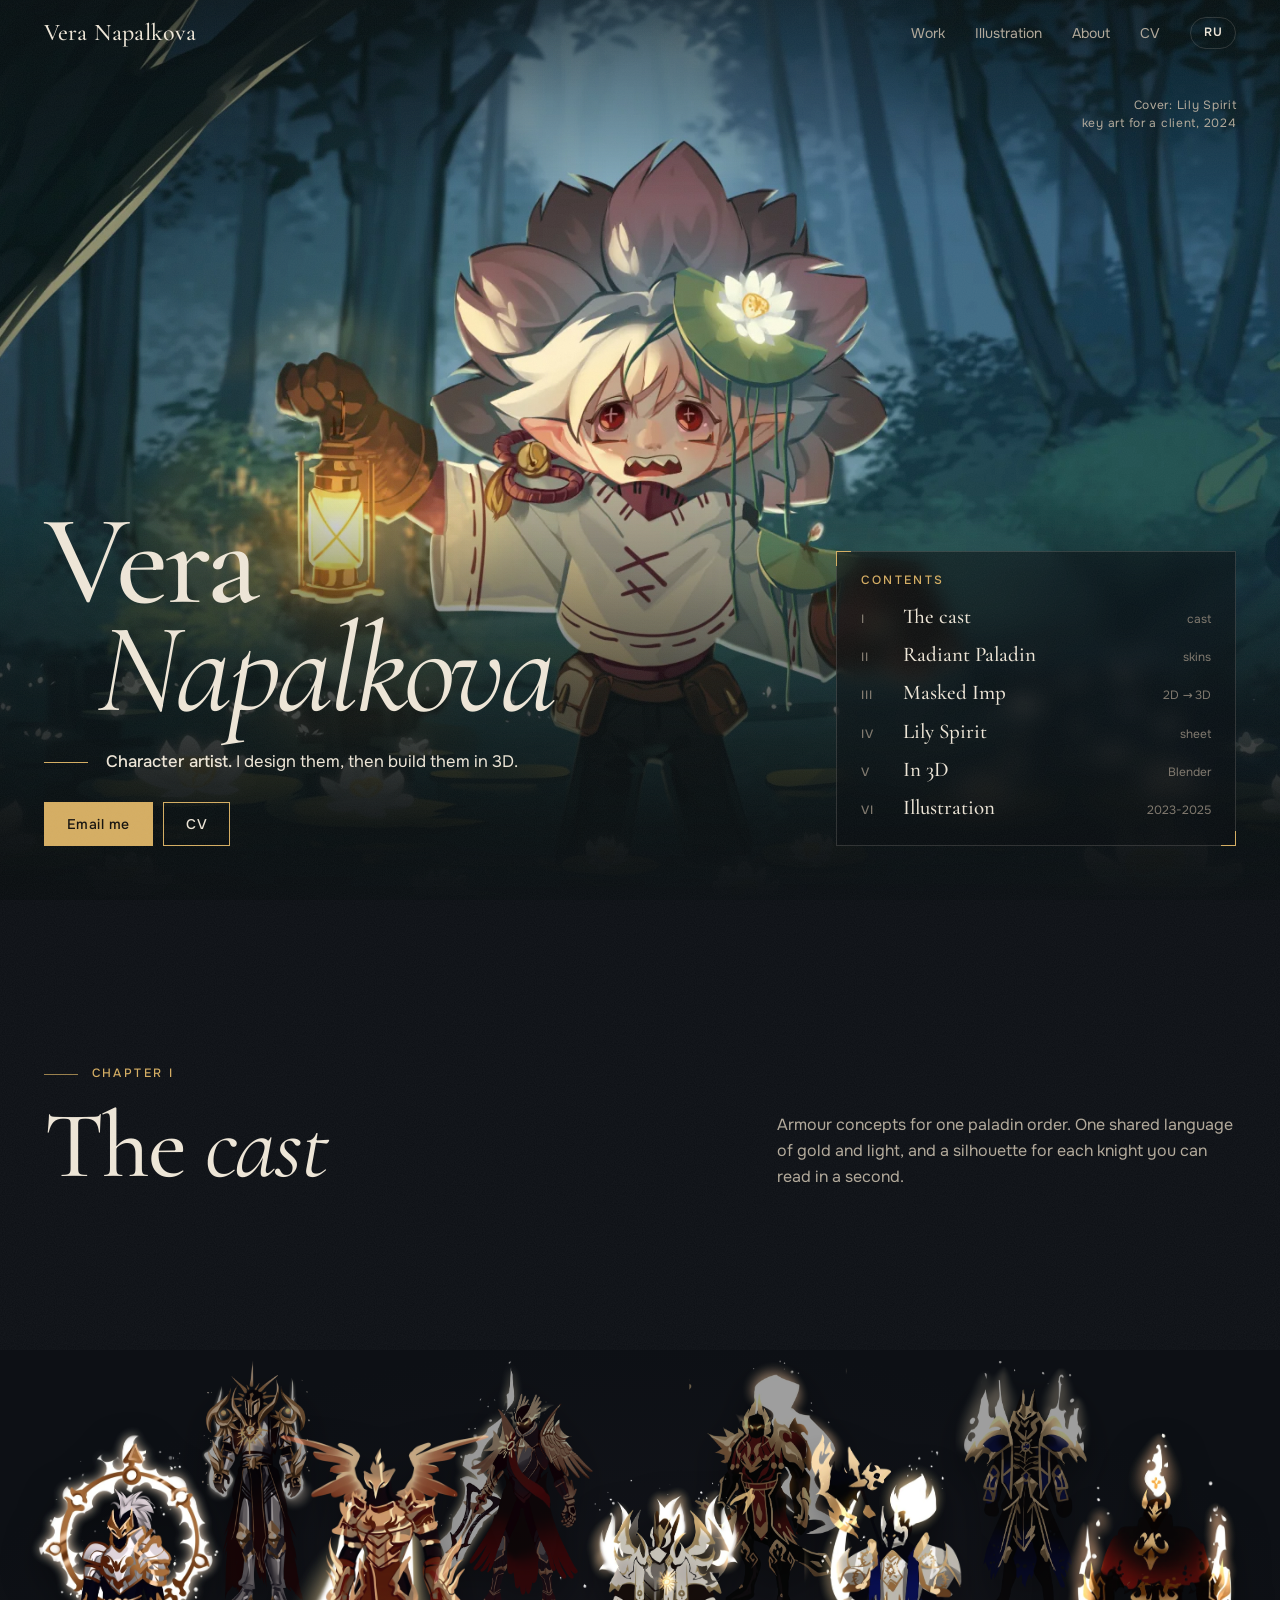
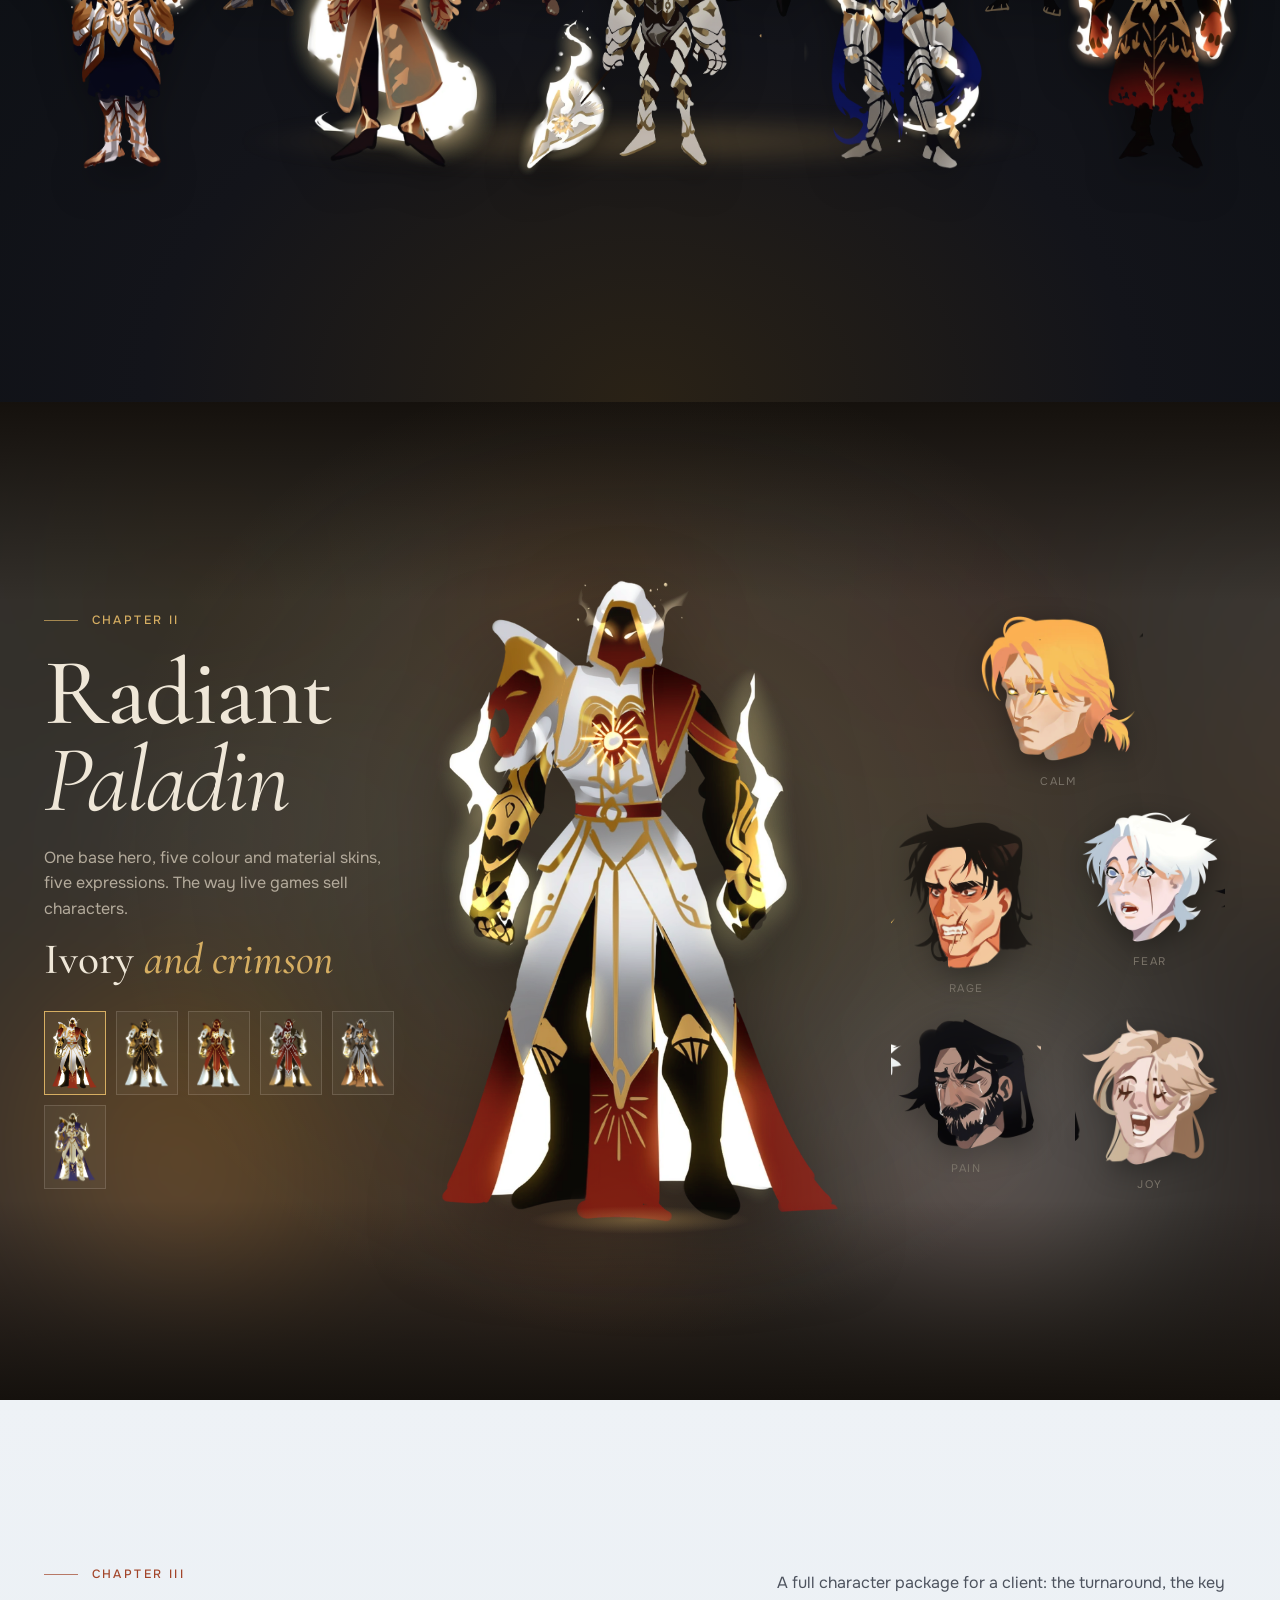
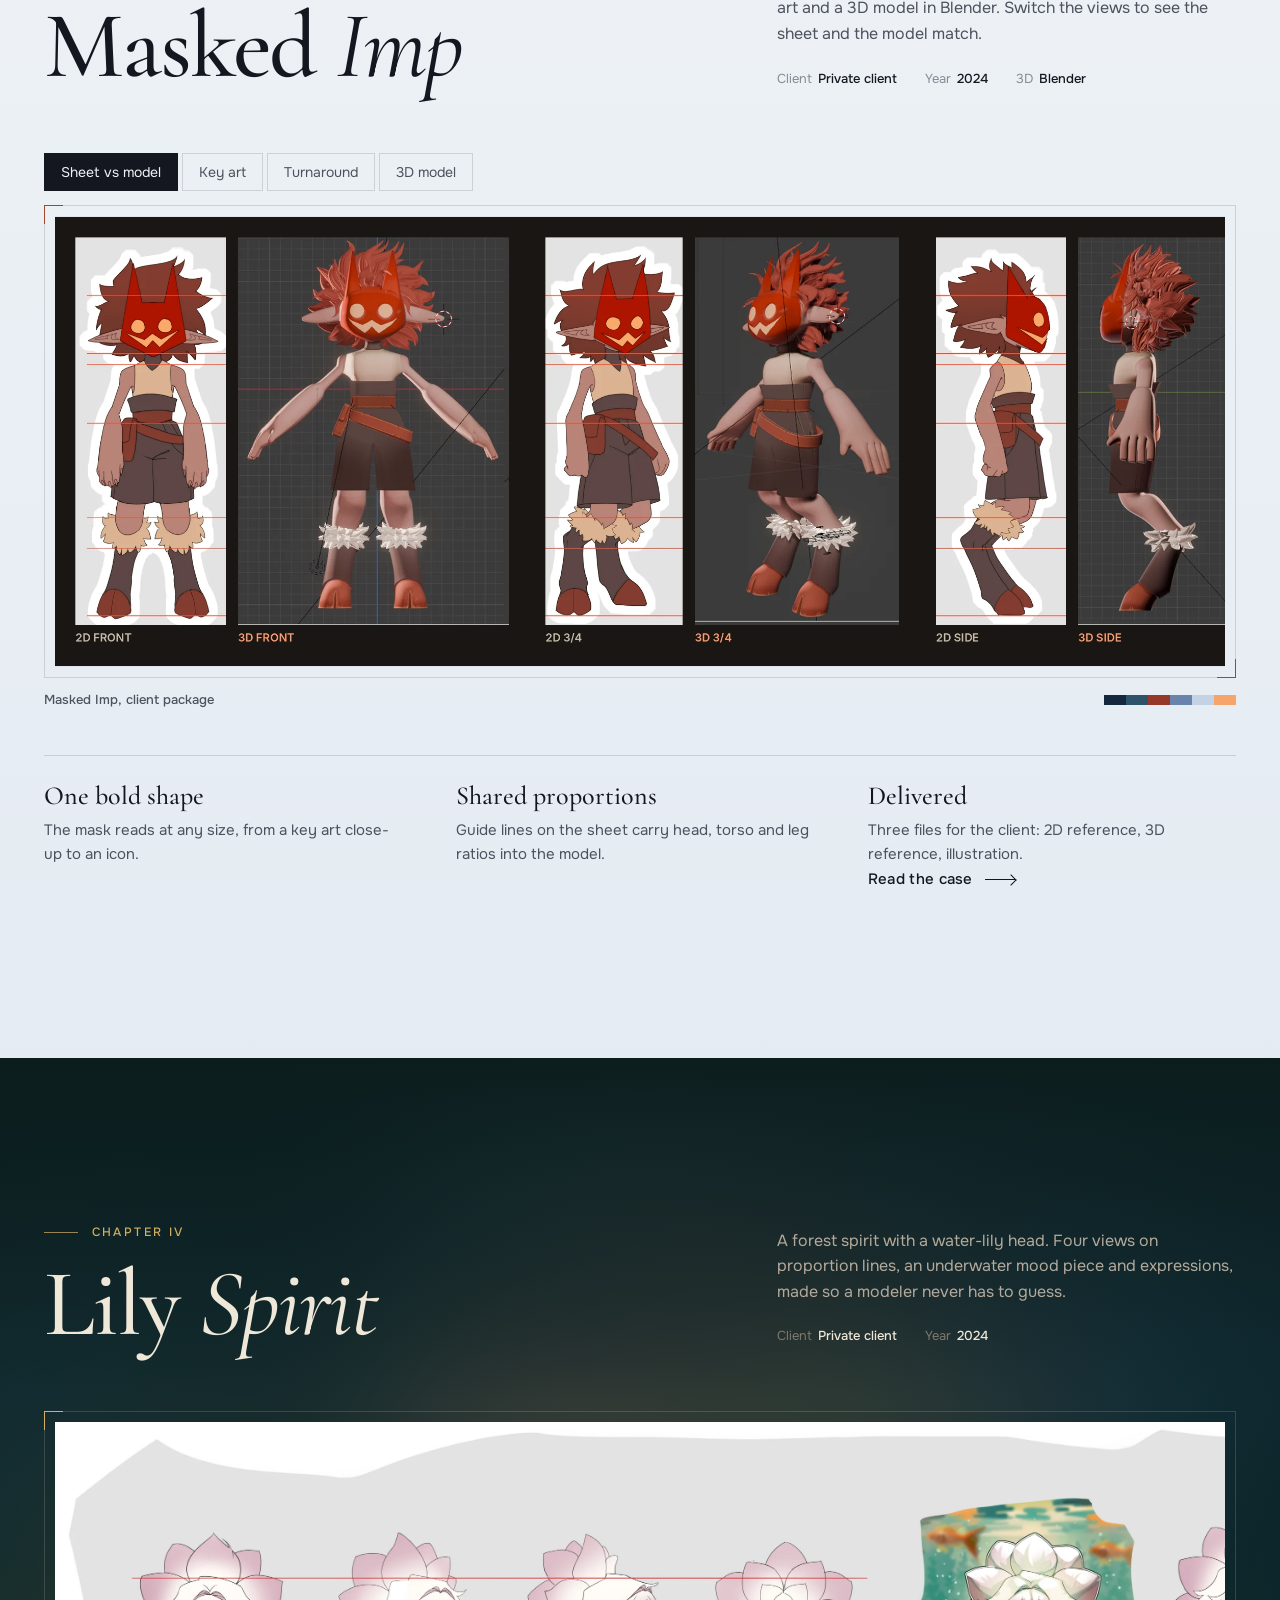
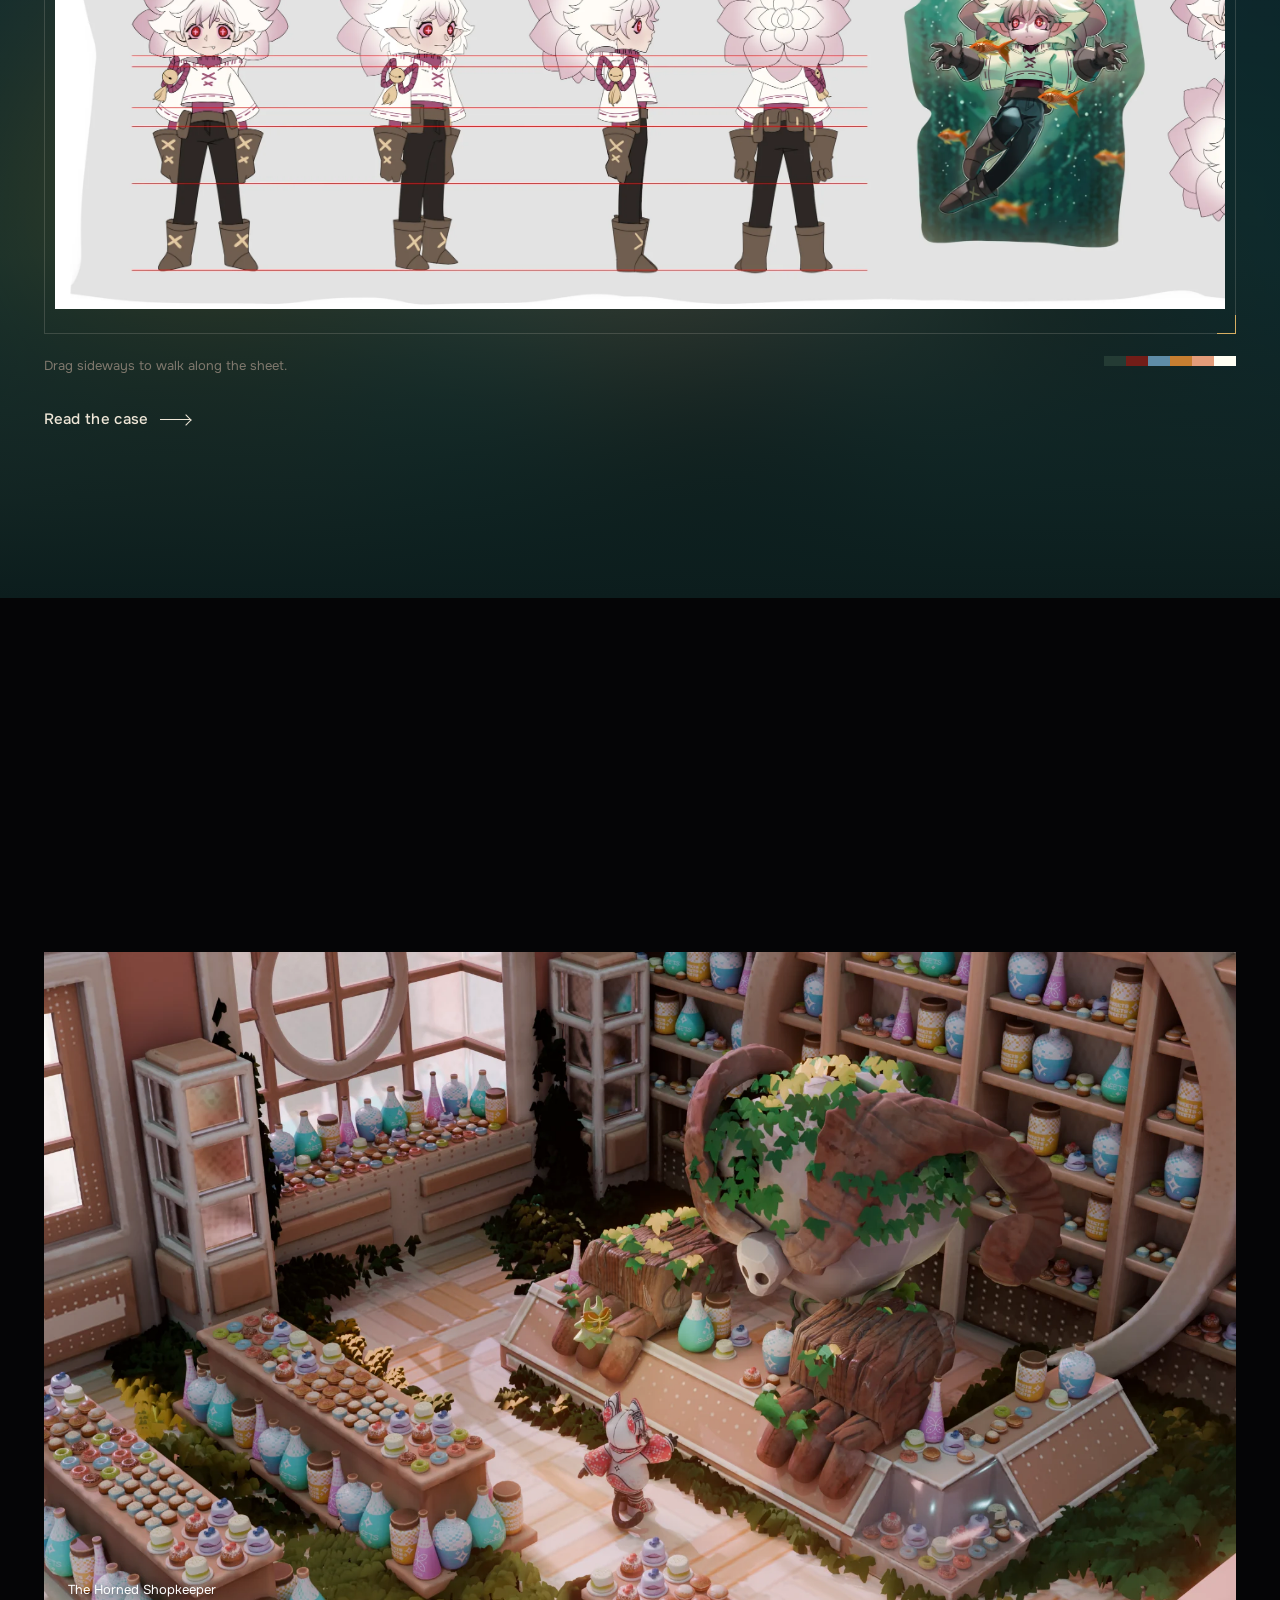
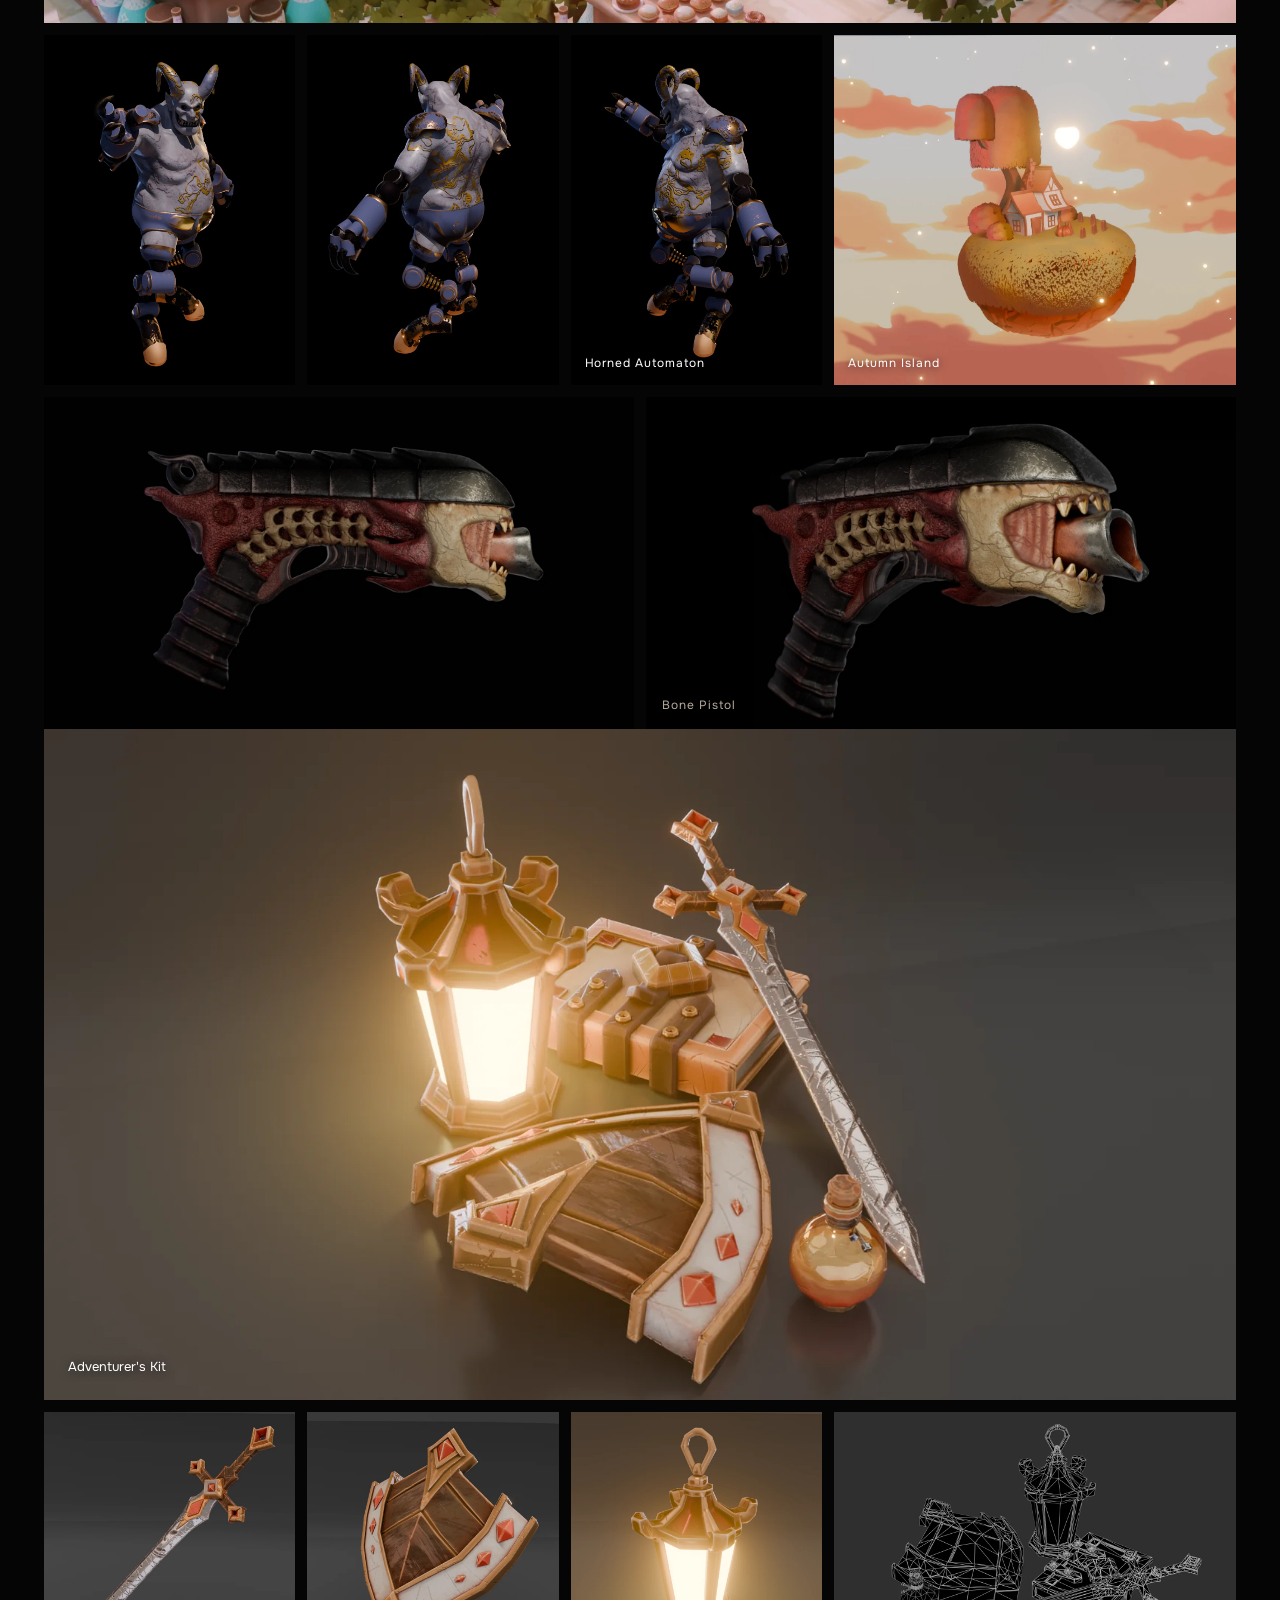
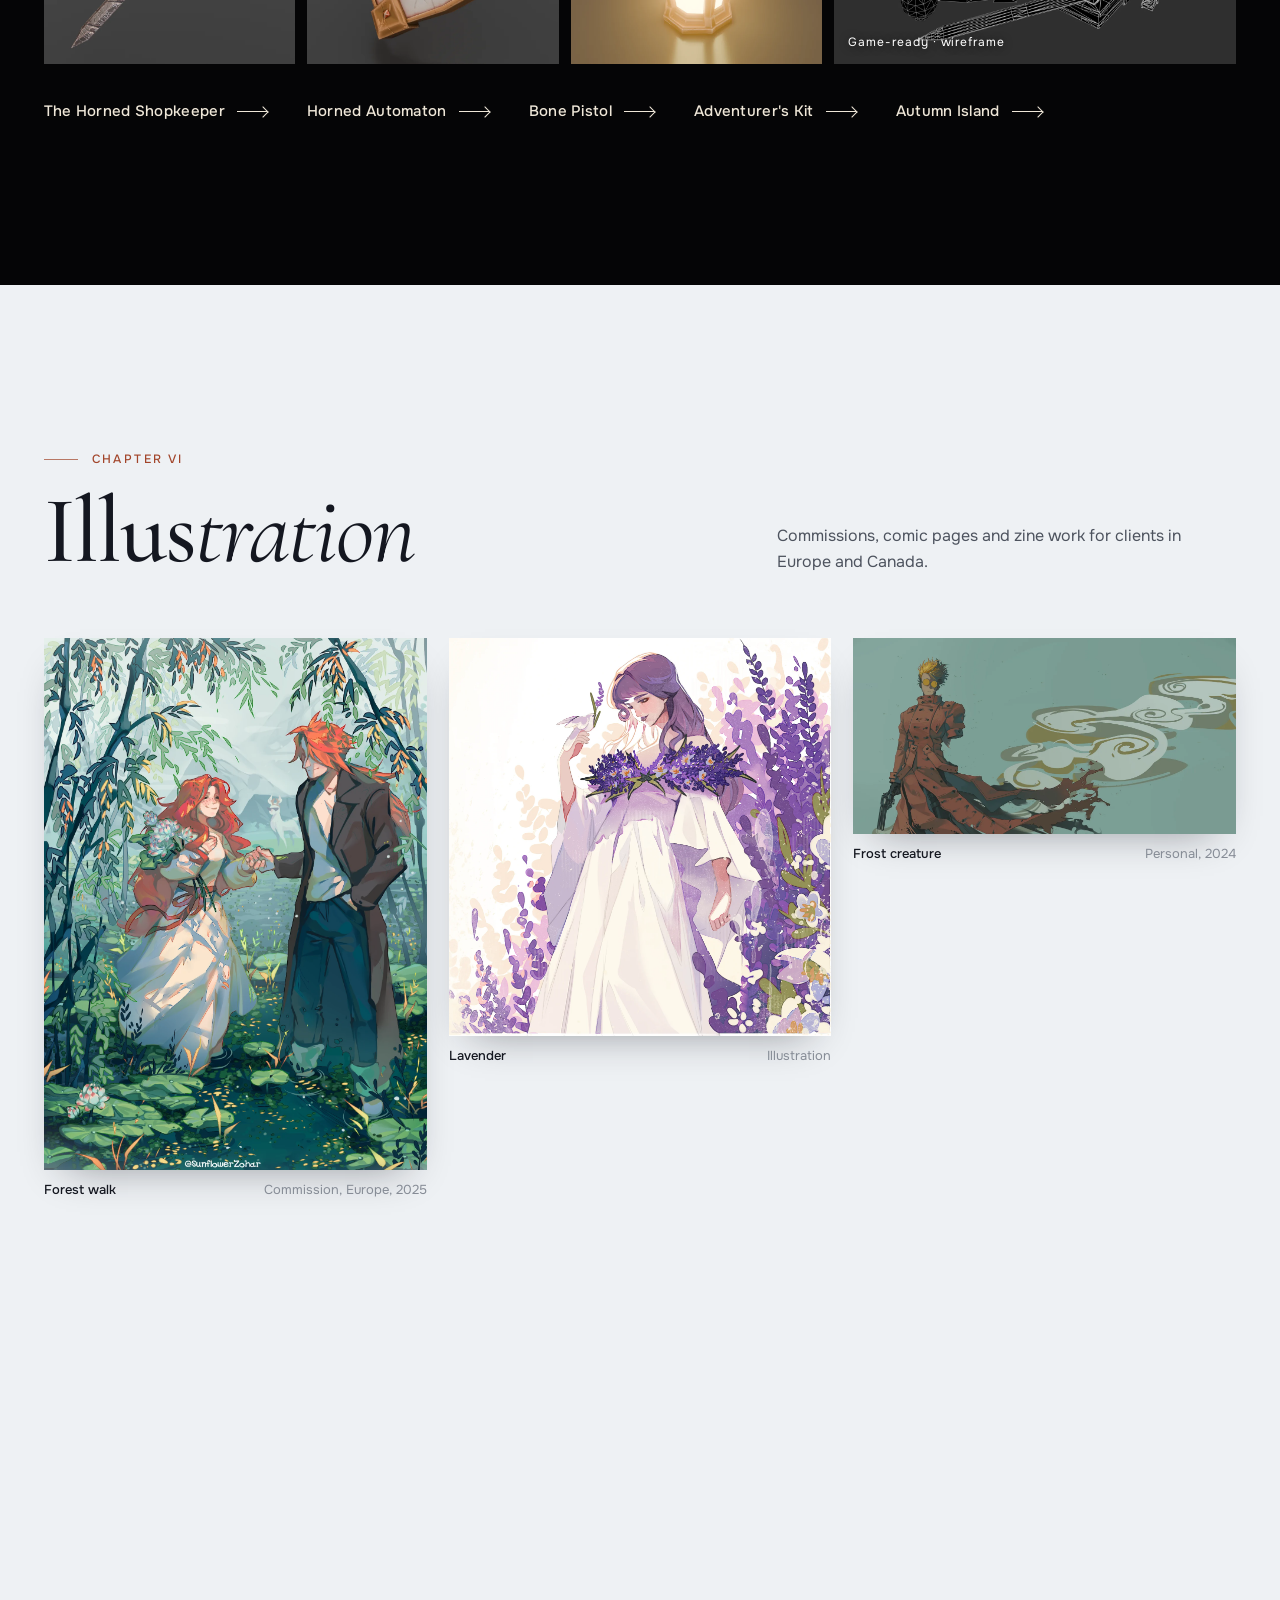
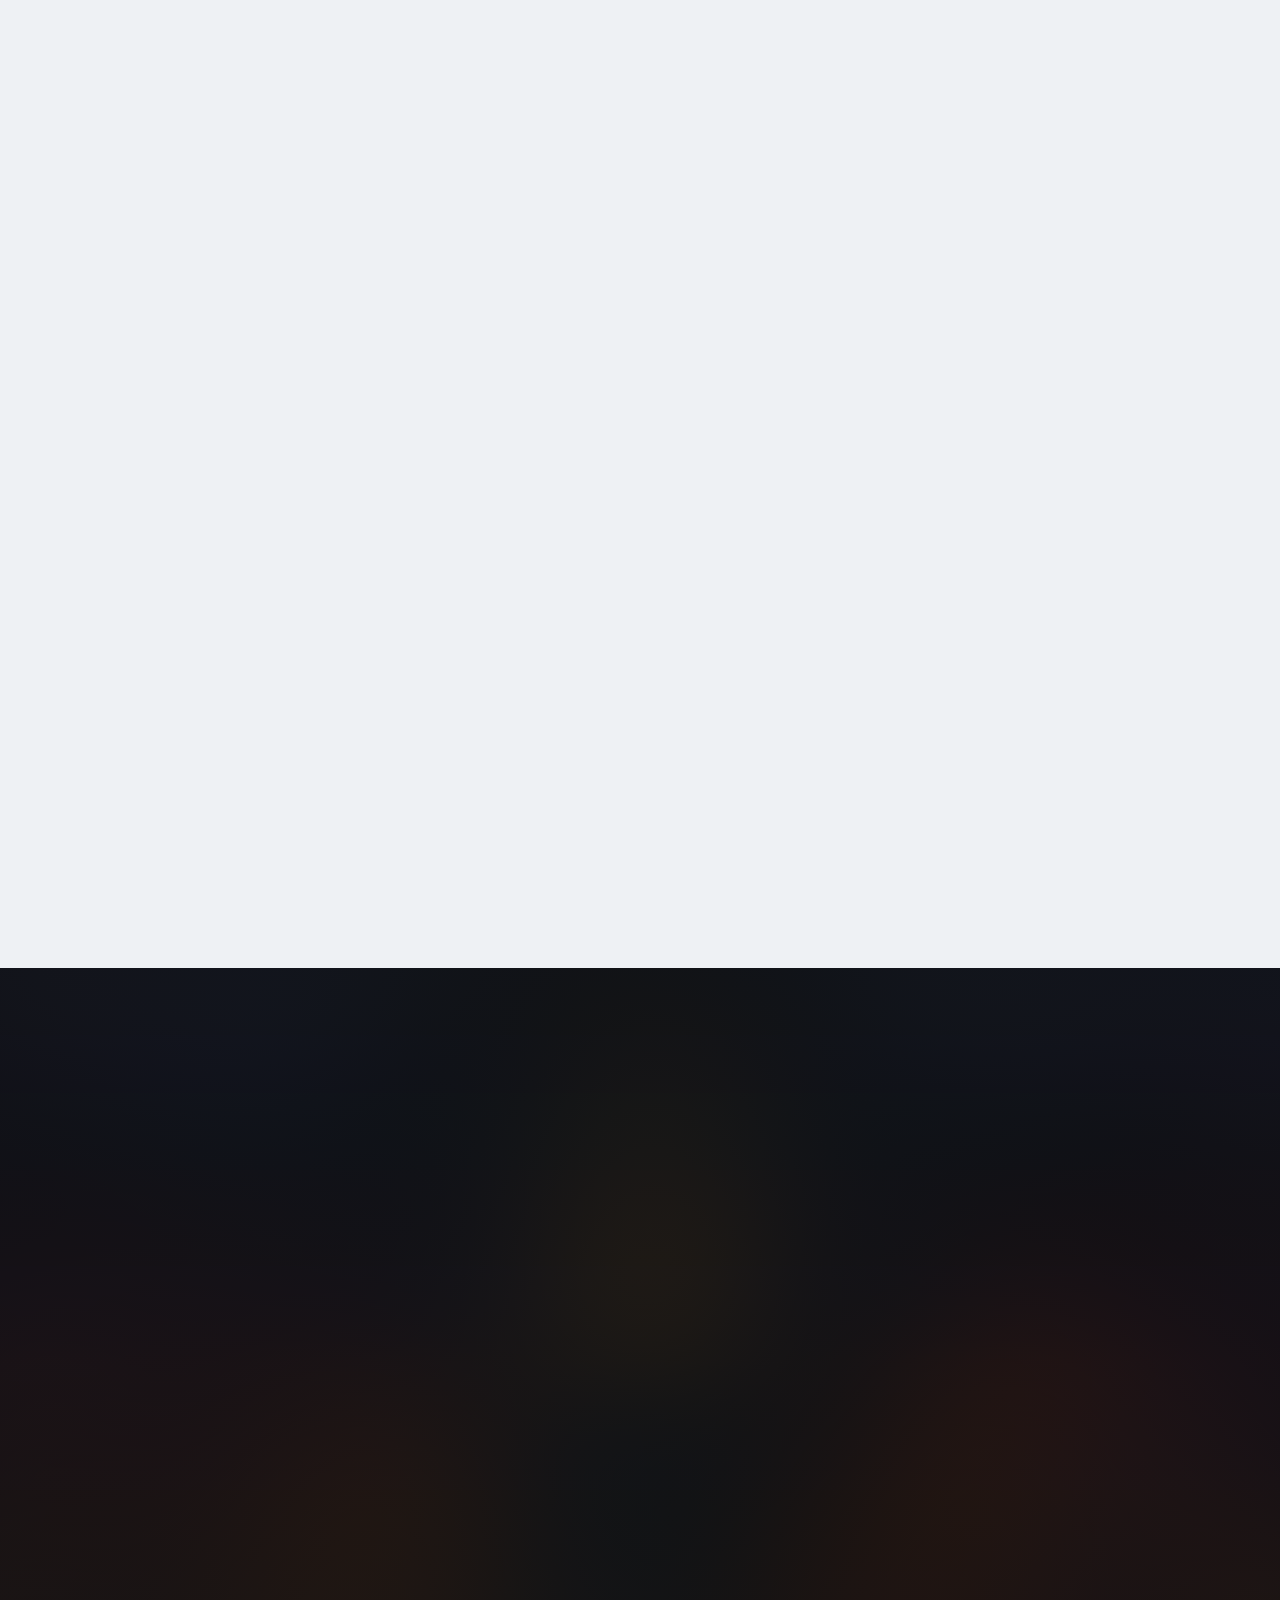
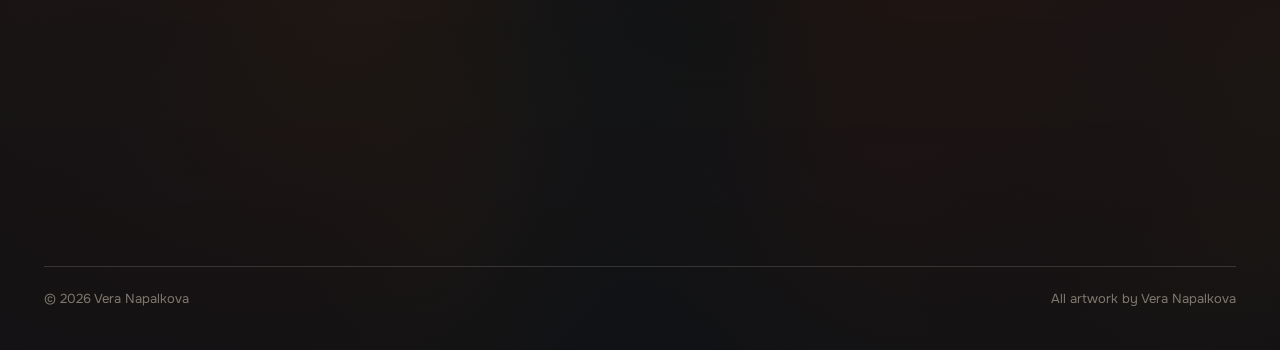
==== commit eed89176: "Add files via upload" ====
--- a/index.html
+++ b/index.html
@@ -142,7 +142,14 @@
       <figure class="rv"><img src="assets/gl/weapon-a.webp" alt="Bone Pistol, three-quarter view" loading="lazy" data-zoom></figure>
       <figure class="rv d1"><img src="assets/gl/weapon-b.webp" alt="Bone Pistol, close view" loading="lazy" data-zoom><figcaption>Bone Pistol</figcaption></figure>
     </div>
-    <div class="three-links rv"><a class="more" href="project-shop.html"><span class="en">The Horned Shopkeeper</span><span class="ru">The Horned Shopkeeper</span><i></i></a><a class="more" href="project-characters.html"><span class="en">Horned Automaton</span><span class="ru">Horned Automaton</span><i></i></a><a class="more" href="project-weapon.html"><span class="en">Bone Pistol</span><span class="ru">Bone Pistol</span><i></i></a><a class="more" href="project-island.html"><span class="en">Autumn Island</span><span class="ru">Autumn Island</span><i></i></a></div>
+    <figure class="three-hero rv"><img src="assets/images/props-hero.webp" alt="Adventurer's Kit, game-ready stylized prop set" loading="lazy" data-zoom><figcaption>Adventurer's Kit</figcaption></figure>
+    <div class="three-row">
+      <figure class="rv"><img src="assets/images/props-sword.webp" alt="Prop sword" loading="lazy" data-zoom></figure>
+      <figure class="rv d1"><img src="assets/images/props-shield.webp" alt="Prop shield" loading="lazy" data-zoom></figure>
+      <figure class="rv d2"><img src="assets/images/props-lamp.webp" alt="Prop lantern" loading="lazy" data-zoom></figure>
+      <figure class="rv d3"><img src="assets/images/props-wire.webp" alt="Prop set wireframe breakdown" loading="lazy" data-zoom><figcaption><span class="en">Game-ready · wireframe</span><span class="ru">Game-ready · вайрфрейм</span></figcaption></figure>
+    </div>
+    <div class="three-links rv"><a class="more" href="project-shop.html"><span class="en">The Horned Shopkeeper</span><span class="ru">The Horned Shopkeeper</span><i></i></a><a class="more" href="project-characters.html"><span class="en">Horned Automaton</span><span class="ru">Horned Automaton</span><i></i></a><a class="more" href="project-weapon.html"><span class="en">Bone Pistol</span><span class="ru">Bone Pistol</span><i></i></a><a class="more" href="project-props.html"><span class="en">Adventurer's Kit</span><span class="ru">Adventurer's Kit</span><i></i></a><a class="more" href="project-island.html"><span class="en">Autumn Island</span><span class="ru">Autumn Island</span><i></i></a></div>
   </div>
 </section>
 
@@ -152,7 +159,7 @@
       <div class="rv"><p class="label ch-label"><span class="en">Chapter VI</span><span class="ru">Глава VI</span></p><h2 class="title"><span class="en">Illus<em>tration</em></span><span class="ru"><em>Иллюстрации</em></span></h2></div>
       <div class="rv d1"><p class="lede"><span class="en">Commissions, comic pages and zine work for clients in Europe and Canada.</span><span class="ru">Иллюстрации на заказ, страницы комикса и работы для зинов. Заказчики из России, Европы и Канады.</span></p></div>
     </div>
-    <div class="masonry"><figure class="rv"><img src="assets/images/ill-forest-couple.webp" alt="Forest walk" loading="lazy" data-zoom><figcaption><b><span class="en">Forest walk</span><span class="ru">Прогулка в лесу</span></b><span><span class="en">Commission, Europe, 2025</span><span class="ru">Заказ, Европа, 2025</span></span></figcaption></figure><figure class="rv"><img src="assets/images/ill-magician.webp" alt="The Magician" loading="lazy" data-zoom><figcaption><b><span class="en">The Magician</span><span class="ru">Фокусник</span></b><span><span class="en">Commission, 2025</span><span class="ru">Заказ, Россия, 2025</span></span></figcaption></figure><figure class="rv"><img src="assets/images/comic-p1.webp" alt="Comic, page 1" loading="lazy" data-zoom><figcaption><b><span class="en">Comic, page 1</span><span class="ru">Комикс, страница 1</span></b><span><span class="en">Commission, Canada, 2024</span><span class="ru">Заказ, Канада, 2024</span></span></figcaption></figure><figure class="rv"><img src="assets/images/ill-sandrock.webp" alt="Sandrock" loading="lazy" data-zoom><figcaption><b><span class="en">Sandrock</span><span class="ru">Sandrock</span></b><span><span class="en">Zine piece, 2025</span><span class="ru">Для зина, 2025</span></span></figcaption></figure><figure class="rv"><img src="assets/images/comic-p2.webp" alt="Comic, page 2" loading="lazy" data-zoom><figcaption><b><span class="en">Comic, page 2</span><span class="ru">Комикс, страница 2</span></b><span><span class="en">Commission, Canada, 2024</span><span class="ru">Заказ, Канада, 2024</span></span></figcaption></figure><figure class="rv"><img src="assets/images/ill-lavender.webp" alt="Lavender" loading="lazy" data-zoom><figcaption><b><span class="en">Lavender</span><span class="ru">Лаванда</span></b><span><span class="en">Illustration</span><span class="ru">Иллюстрация</span></span></figcaption></figure><figure class="rv"><img src="assets/images/ill-portrait-a.webp" alt="Portrait study" loading="lazy" data-zoom><figcaption><b><span class="en">Portrait study</span><span class="ru">Портрет</span></b><span><span class="en">Personal, 2025</span><span class="ru">Личная работа, 2025</span></span></figcaption></figure><figure class="rv"><img src="assets/images/ill-battle.webp" alt="Battle" loading="lazy" data-zoom><figcaption><b><span class="en">Battle</span><span class="ru">Битва</span></b><span><span class="en">Personal, 2025</span><span class="ru">Личная работа, 2025</span></span></figcaption></figure><figure class="rv"><img src="assets/images/ill-portrait-b.webp" alt="Portrait study" loading="lazy" data-zoom><figcaption><b><span class="en">Portrait study</span><span class="ru">Портрет</span></b><span><span class="en">Personal, 2025</span><span class="ru">Личная работа, 2025</span></span></figcaption></figure><figure class="rv"><img src="assets/images/ill-botanical.webp" alt="Botanical" loading="lazy" data-zoom><figcaption><b><span class="en">Botanical</span><span class="ru">Ботаника</span></b><span><span class="en">Decorative illustration</span><span class="ru">Декоративная иллюстрация</span></span></figcaption></figure></div>
+    <div class="masonry"><figure class="rv"><img src="assets/images/ill-forest-couple.webp" alt="Forest walk" loading="lazy" data-zoom><figcaption><b><span class="en">Forest walk</span><span class="ru">Прогулка в лесу</span></b><span><span class="en">Commission, Europe, 2025</span><span class="ru">Заказ, Европа, 2025</span></span></figcaption></figure><figure class="rv"><img src="assets/images/ill-magician.webp" alt="The Magician" loading="lazy" data-zoom><figcaption><b><span class="en">The Magician</span><span class="ru">Фокусник</span></b><span><span class="en">Commission, 2025</span><span class="ru">Заказ, Россия, 2025</span></span></figcaption></figure><figure class="rv"><img src="assets/images/comic-p1.webp" alt="Comic, page 1" loading="lazy" data-zoom><figcaption><b><span class="en">Comic, page 1</span><span class="ru">Комикс, страница 1</span></b><span><span class="en">Commission, Canada, 2024</span><span class="ru">Заказ, Канада, 2024</span></span></figcaption></figure><figure class="rv"><img src="assets/images/ill-sandrock.webp" alt="Sandrock" loading="lazy" data-zoom><figcaption><b><span class="en">Sandrock</span><span class="ru">Sandrock</span></b><span><span class="en">Zine piece, 2025</span><span class="ru">Для зина, 2025</span></span></figcaption></figure><figure class="rv"><img src="assets/images/comic-p2.webp" alt="Comic, page 2" loading="lazy" data-zoom><figcaption><b><span class="en">Comic, page 2</span><span class="ru">Комикс, страница 2</span></b><span><span class="en">Commission, Canada, 2024</span><span class="ru">Заказ, Канада, 2024</span></span></figcaption></figure><figure class="rv"><img src="assets/images/ill-lavender.webp" alt="Lavender" loading="lazy" data-zoom><figcaption><b><span class="en">Lavender</span><span class="ru">Лаванда</span></b><span><span class="en">Illustration</span><span class="ru">Иллюстрация</span></span></figcaption></figure><figure class="rv"><img src="assets/images/ill-portrait-a.webp" alt="Portrait study" loading="lazy" data-zoom><figcaption><b><span class="en">Portrait study</span><span class="ru">Портрет</span></b><span><span class="en">Personal, 2025</span><span class="ru">Личная работа, 2025</span></span></figcaption></figure><figure class="rv"><img src="assets/images/ill-battle.webp" alt="Battle" loading="lazy" data-zoom><figcaption><b><span class="en">Battle</span><span class="ru">Битва</span></b><span><span class="en">Personal, 2025</span><span class="ru">Личная работа, 2025</span></span></figcaption></figure><figure class="rv"><img src="assets/images/ill-portrait-b.webp" alt="Portrait study" loading="lazy" data-zoom><figcaption><b><span class="en">Portrait study</span><span class="ru">Портрет</span></b><span><span class="en">Personal, 2025</span><span class="ru">Личная работа, 2025</span></span></figcaption></figure><figure class="rv"><img src="assets/images/ill-botanical.webp" alt="Botanical" loading="lazy" data-zoom><figcaption><b><span class="en">Botanical</span><span class="ru">Ботаника</span></b><span><span class="en">Decorative illustration</span><span class="ru">Декоративная иллюстрация</span></span></figcaption></figure><figure class="rv"><img src="assets/images/ill-comm25.webp" alt="Winged hero key art" loading="lazy" data-zoom><figcaption><b><span class="en">Ascension</span><span class="ru">Вознесение</span></b><span><span class="en">Commission, 2025</span><span class="ru">Заказ, 2025</span></span></figcaption></figure><figure class="rv"><img src="assets/images/ill-char713.webp" alt="Autumn waterfall scene" loading="lazy" data-zoom><figcaption><b><span class="en">Autumn falls</span><span class="ru">Осенний водопад</span></b><span><span class="en">Personal, 2025</span><span class="ru">Личная работа, 2025</span></span></figcaption></figure><figure class="rv"><img src="assets/images/ill-ice.webp" alt="Ice creature" loading="lazy" data-zoom><figcaption><b><span class="en">Frost creature</span><span class="ru">Морозное существо</span></b><span><span class="en">Personal, 2024</span><span class="ru">Личная работа, 2024</span></span></figcaption></figure><figure class="rv"><img src="assets/images/ill-author2.webp" alt="Character portrait, grisaille" loading="lazy" data-zoom><figcaption><b><span class="en">Oracle</span><span class="ru">Оракул</span></b><span><span class="en">Personal project, 2025</span><span class="ru">Авторский проект, 2025</span></span></figcaption></figure><figure class="rv"><img src="assets/images/ill-ink.webp" alt="Armored knight" loading="lazy" data-zoom><figcaption><b><span class="en">Flamebearer</span><span class="ru">Пламеносец</span></b><span><span class="en">Personal, 2024</span><span class="ru">Личная работа, 2024</span></span></figcaption></figure><figure class="rv"><img src="assets/images/ill-roses.webp" alt="Ink illustration" loading="lazy" data-zoom><figcaption><b><span class="en">Thorn crown</span><span class="ru">Терновый венец</span></b><span><span class="en">Ink, 2024</span><span class="ru">Тушь, 2024</span></span></figcaption></figure><figure class="rv"><img src="assets/images/ill-violet.webp" alt="Character illustration" loading="lazy" data-zoom><figcaption><b><span class="en">Wanderer</span><span class="ru">Странник</span></b><span><span class="en">Character illustration, 2024</span><span class="ru">Иллюстрация персонажа, 2024</span></span></figcaption></figure><figure class="rv"><img src="assets/images/ill-ranger.webp" alt="Character turnaround" loading="lazy" data-zoom><figcaption><b><span class="en">Hawk ranger</span><span class="ru">Сокол-следопыт</span></b><span><span class="en">Character design · turnaround</span><span class="ru">Дизайн персонажа · разворот</span></span></figcaption></figure><figure class="rv"><img src="assets/images/ill-autumn5.webp" alt="Autumn leaf dress" loading="lazy" data-zoom><figcaption><b><span class="en">Maple gown</span><span class="ru">Кленовое платье</span></b><span><span class="en">Personal, 2025</span><span class="ru">Личная работа, 2025</span></span></figcaption></figure></div>
   </div>
 </section>
 
--- a/assets/css/v4.css
+++ b/assets/css/v4.css
@@ -322,3 +322,15 @@
   .faces{grid-template-columns:repeat(3,1fr)}
   .cast-foot{flex-direction:column}
 }
+
+/* hiring CTA (v5) */
+.hero-cta{margin-top:26px;display:flex;flex-wrap:wrap;align-items:center;gap:16px 26px}
+.avail{display:flex;align-items:center;gap:10px;font-size:14px;color:var(--t2);letter-spacing:.01em}
+.avail i{width:8px;height:8px;border-radius:50%;background:#7fd18b;box-shadow:0 0 0 4px rgba(127,209,139,.18);flex:none}
+.hero-btns{display:flex;gap:10px}
+.btn{display:inline-flex;align-items:center;justify-content:center;min-height:44px;padding:0 22px;border:1px solid var(--gold);background:var(--gold);color:#14110c;font:500 14px/1 var(--sans);letter-spacing:.04em;transition:background .25s,color .25s}
+.btn:hover{background:transparent;color:var(--gold)}
+.btn.ghost{background:transparent;color:var(--t)}
+.btn.ghost:hover{color:var(--gold)}
+.contact-mail{font-size:clamp(34px,7.4vw,124px);overflow-wrap:anywhere}
+@media (max-width:700px){.hero-cta{gap:14px}.avail{font-size:13px}.btn{flex:1}.hero-btns{width:100%}}
